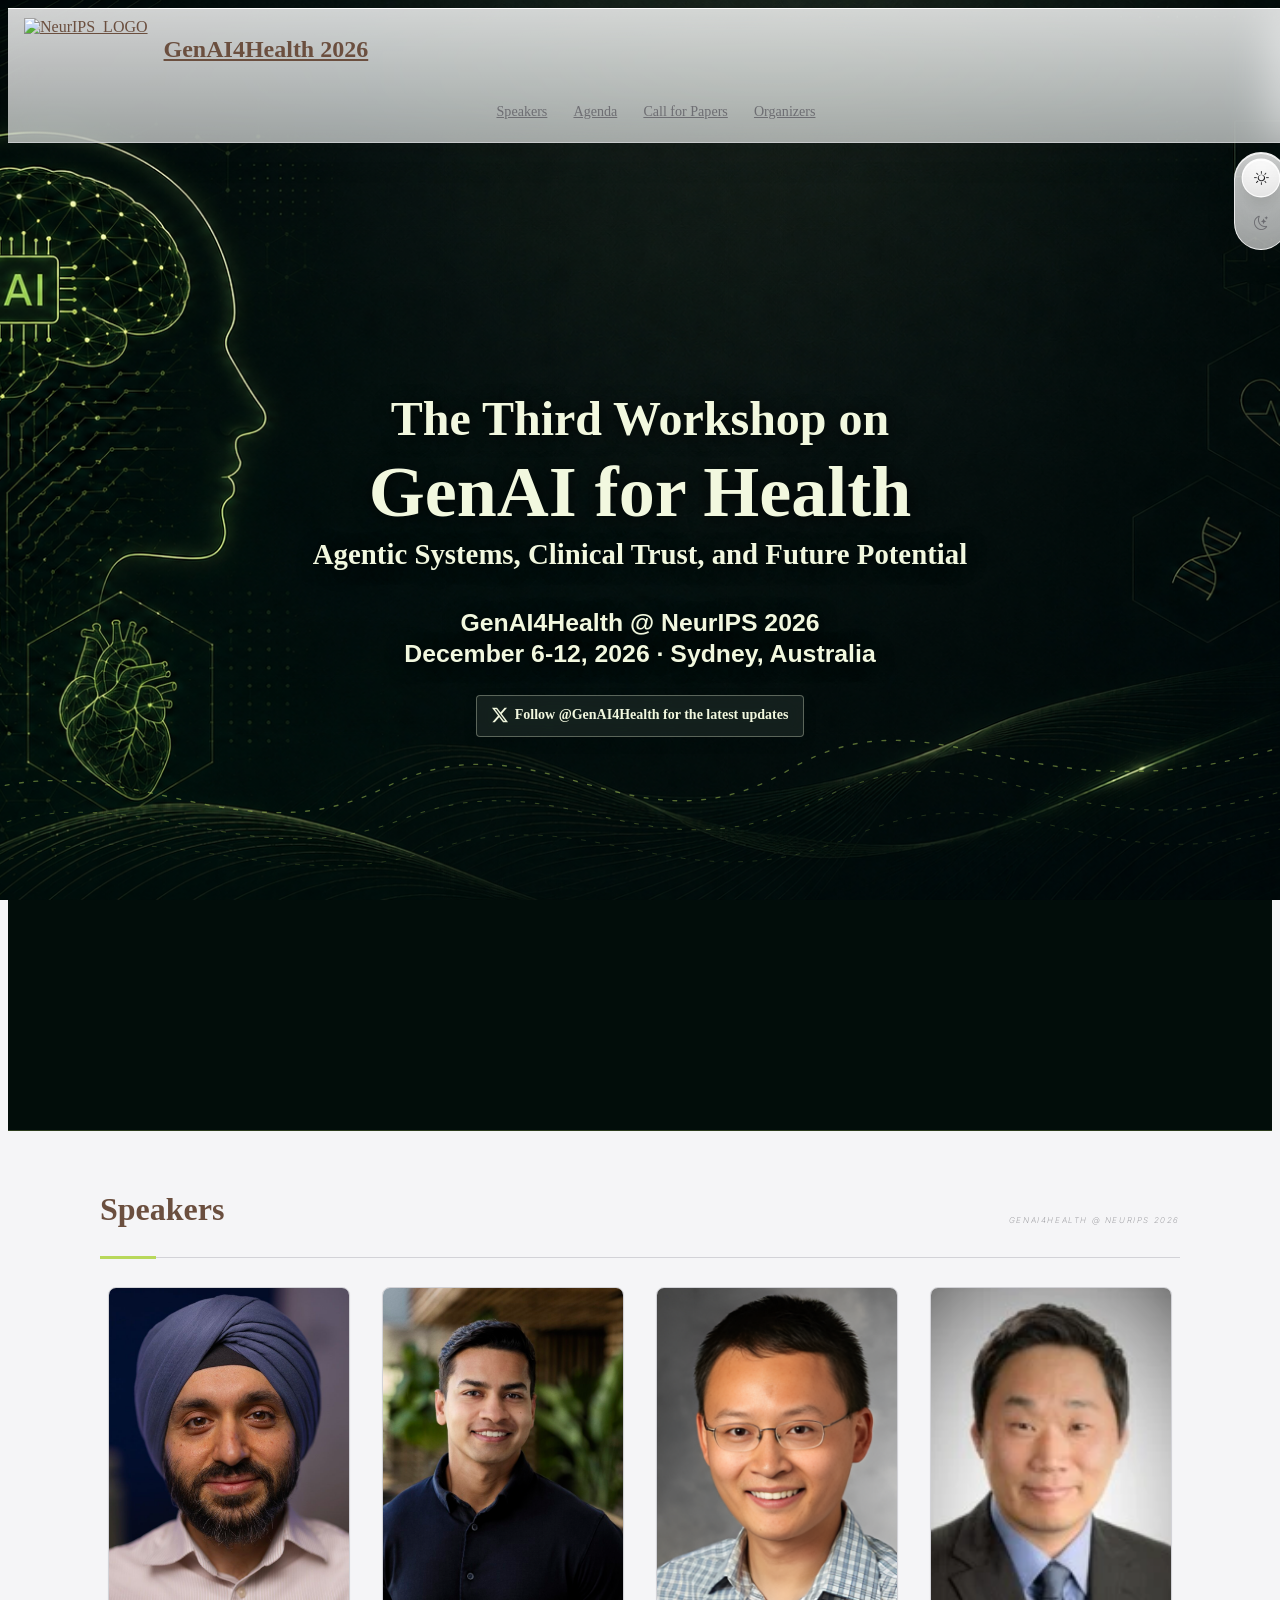
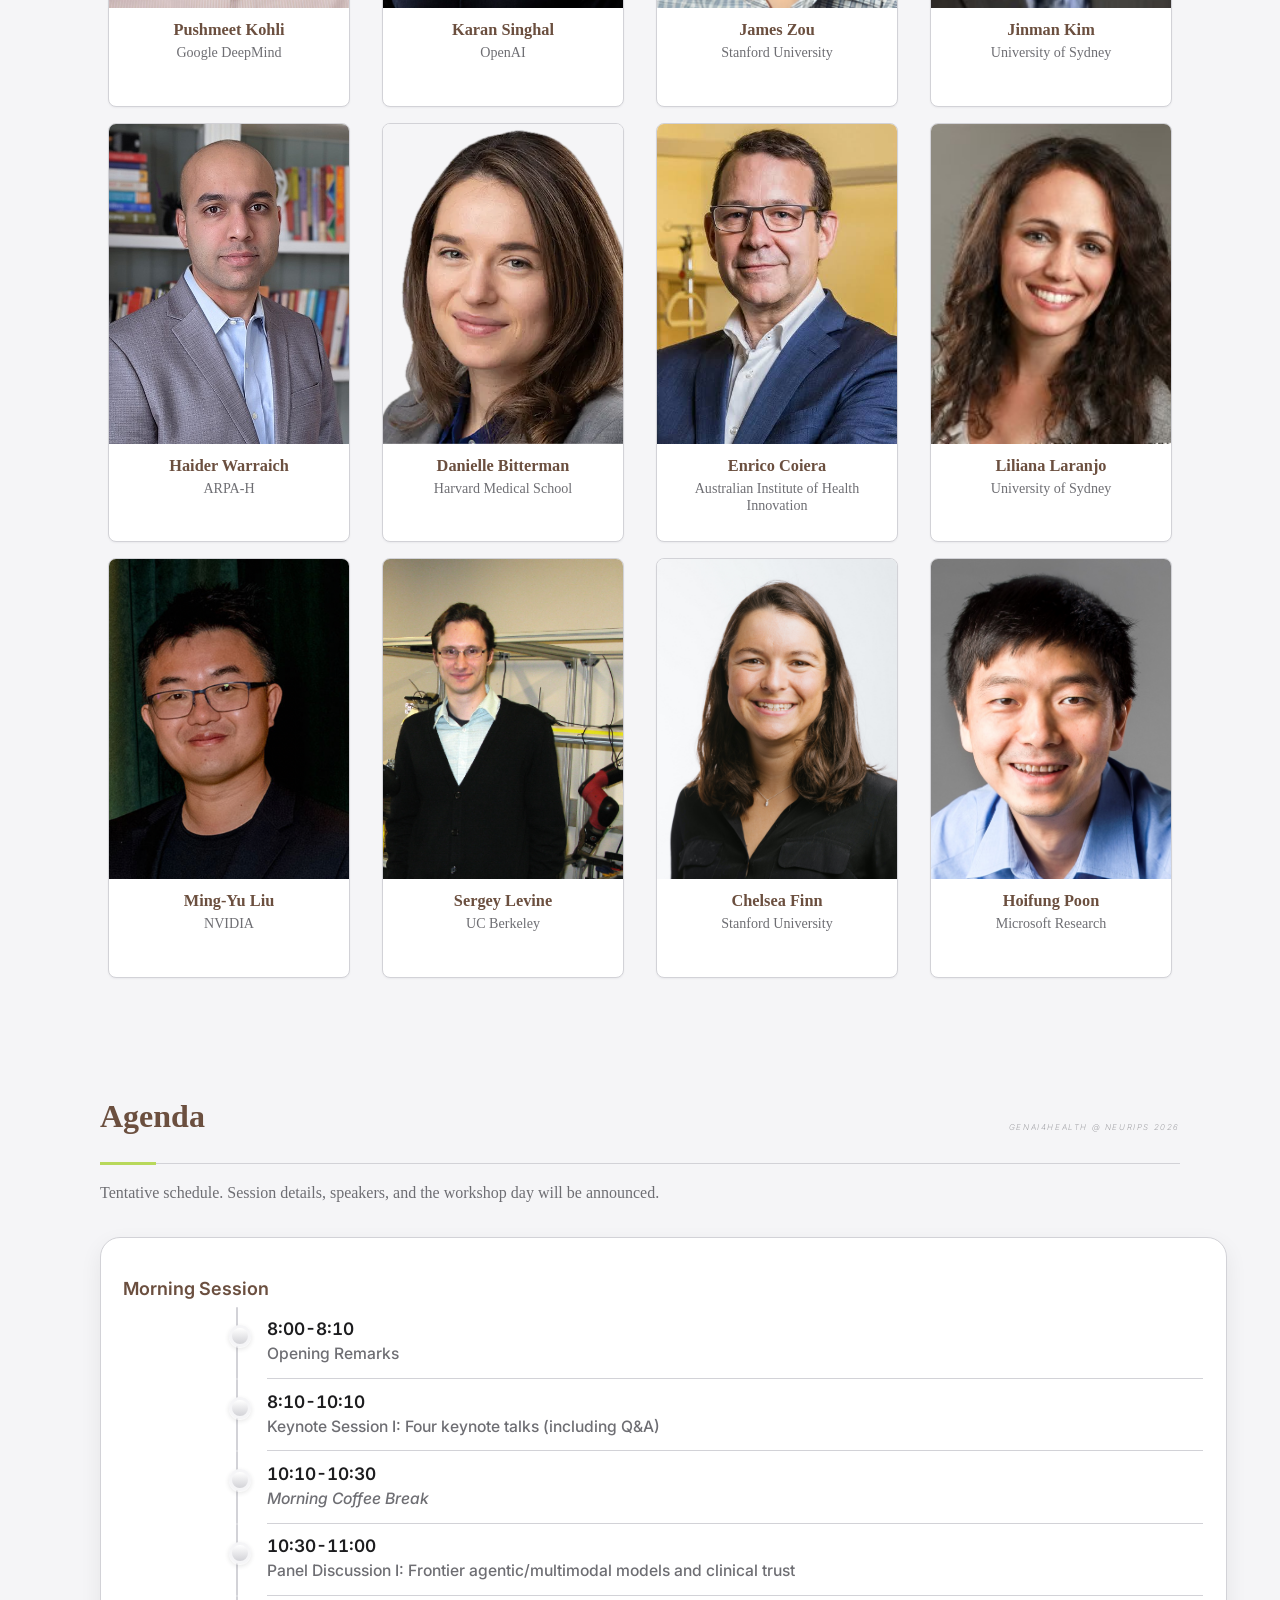
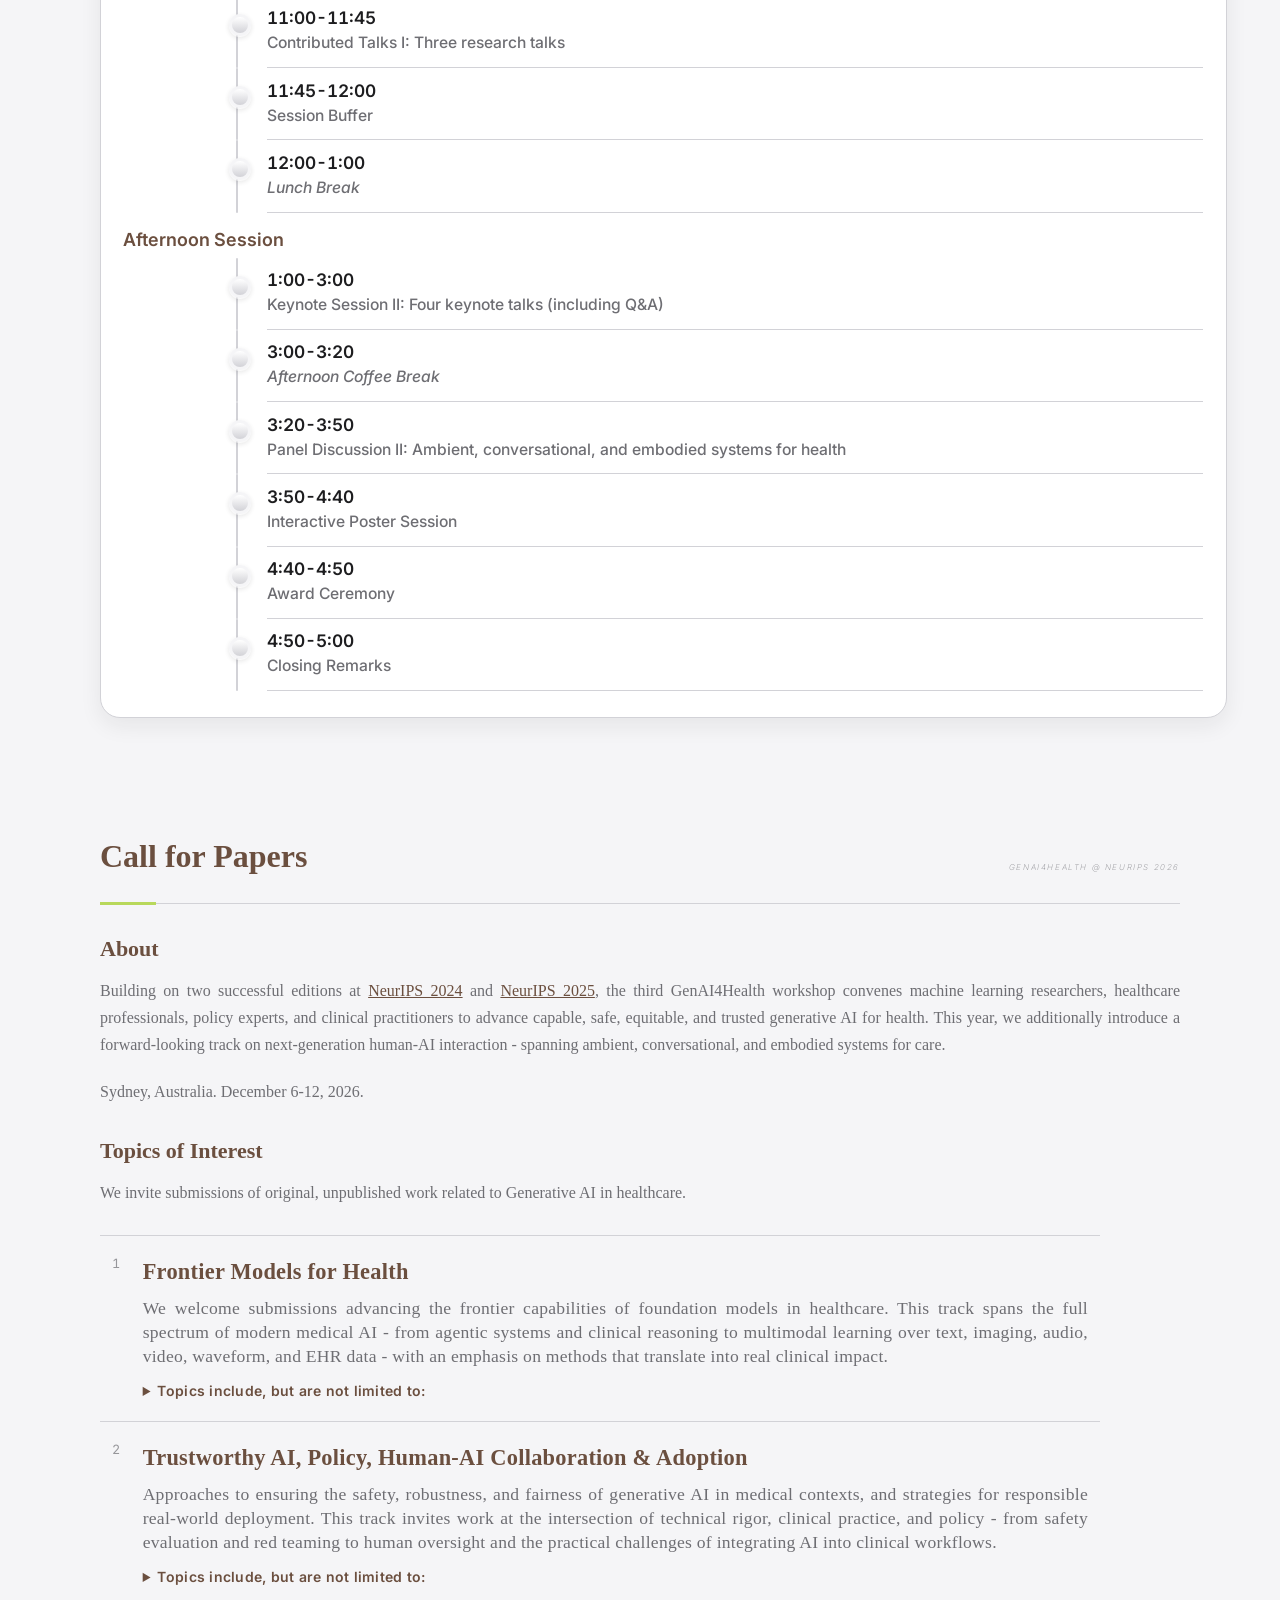
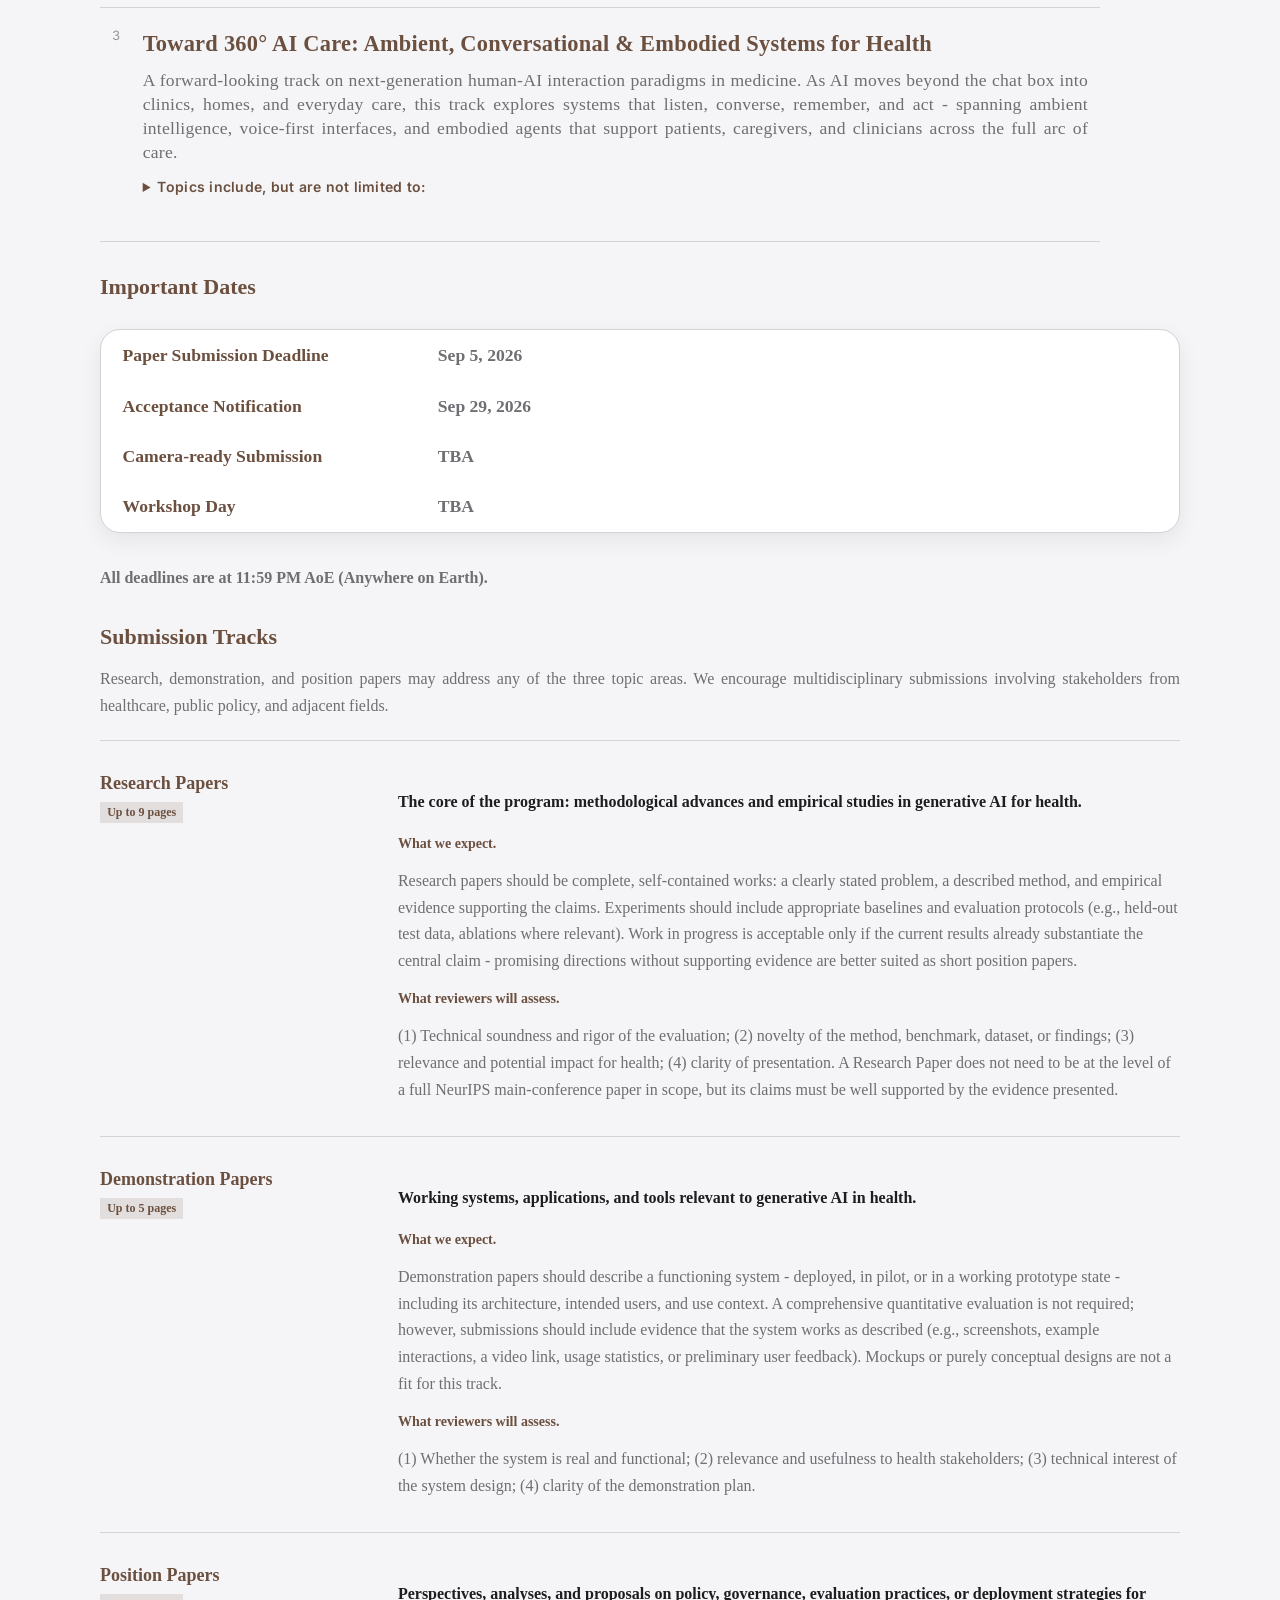
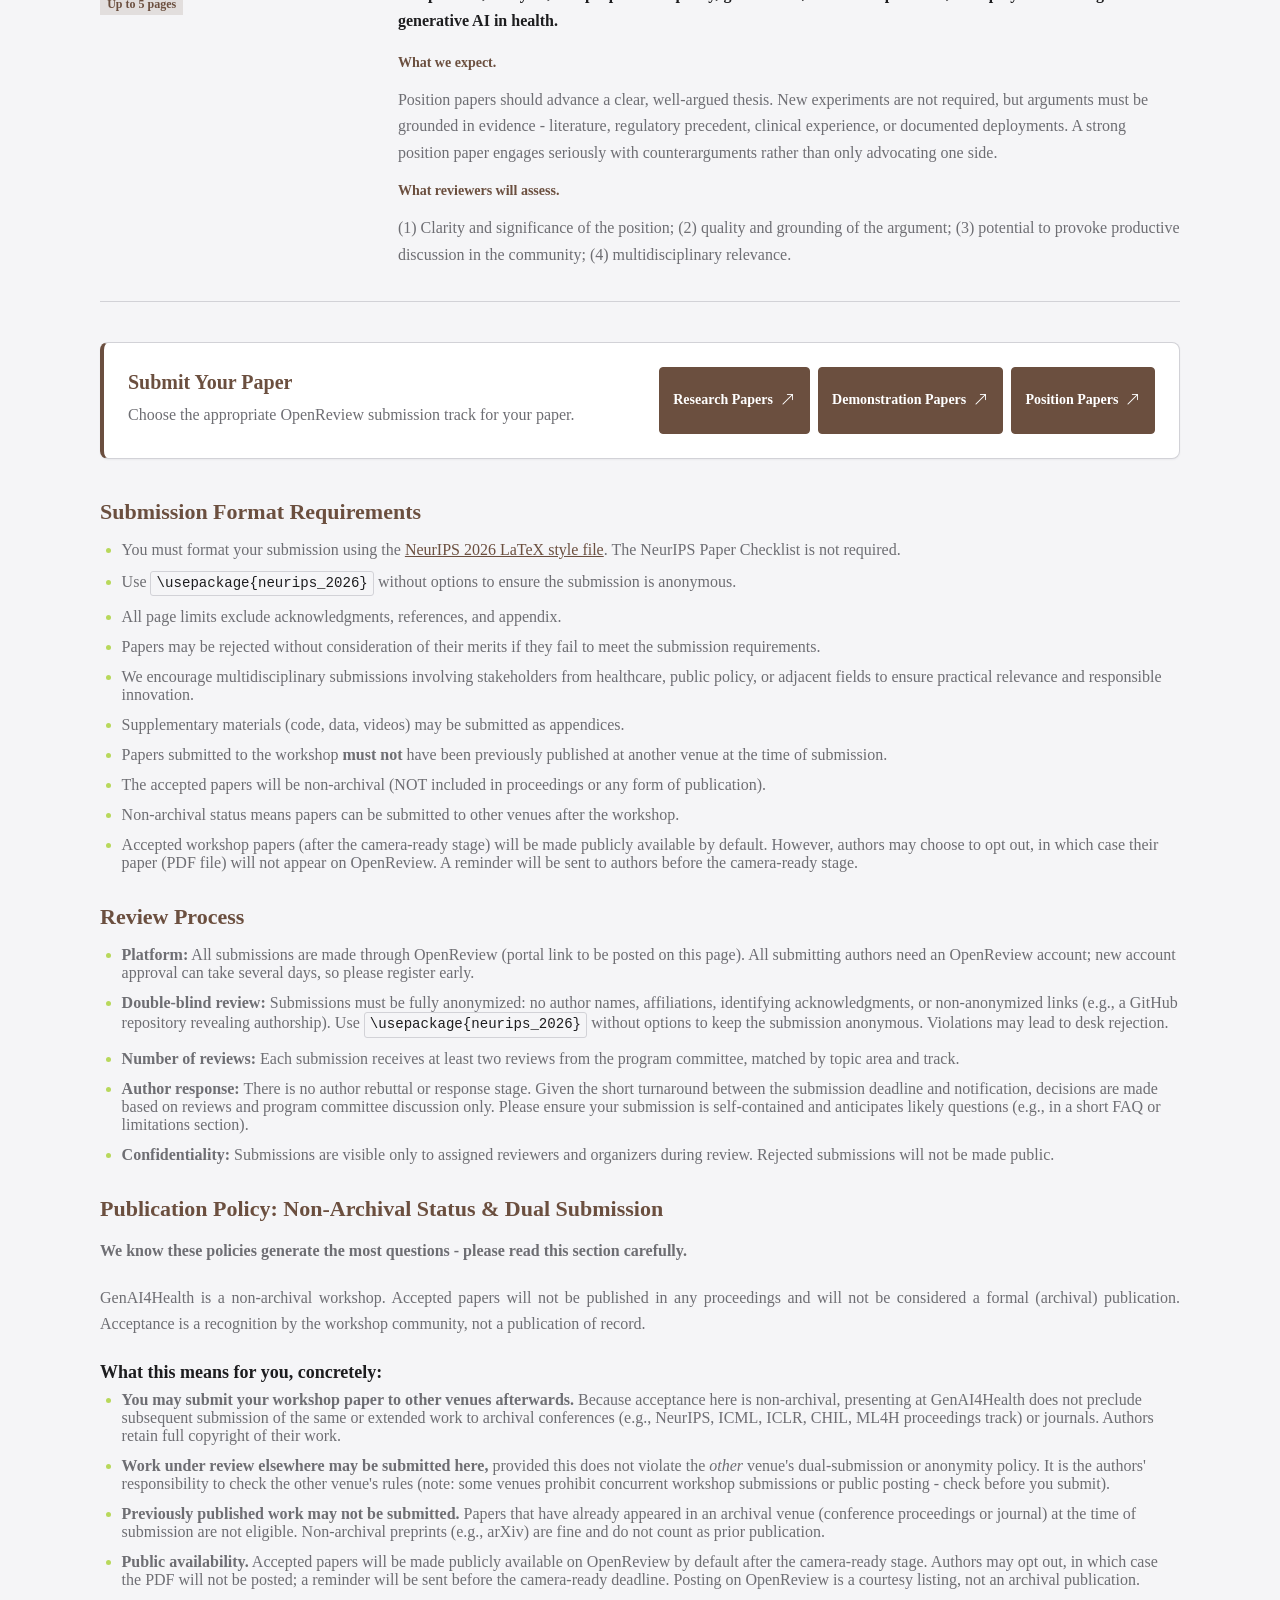
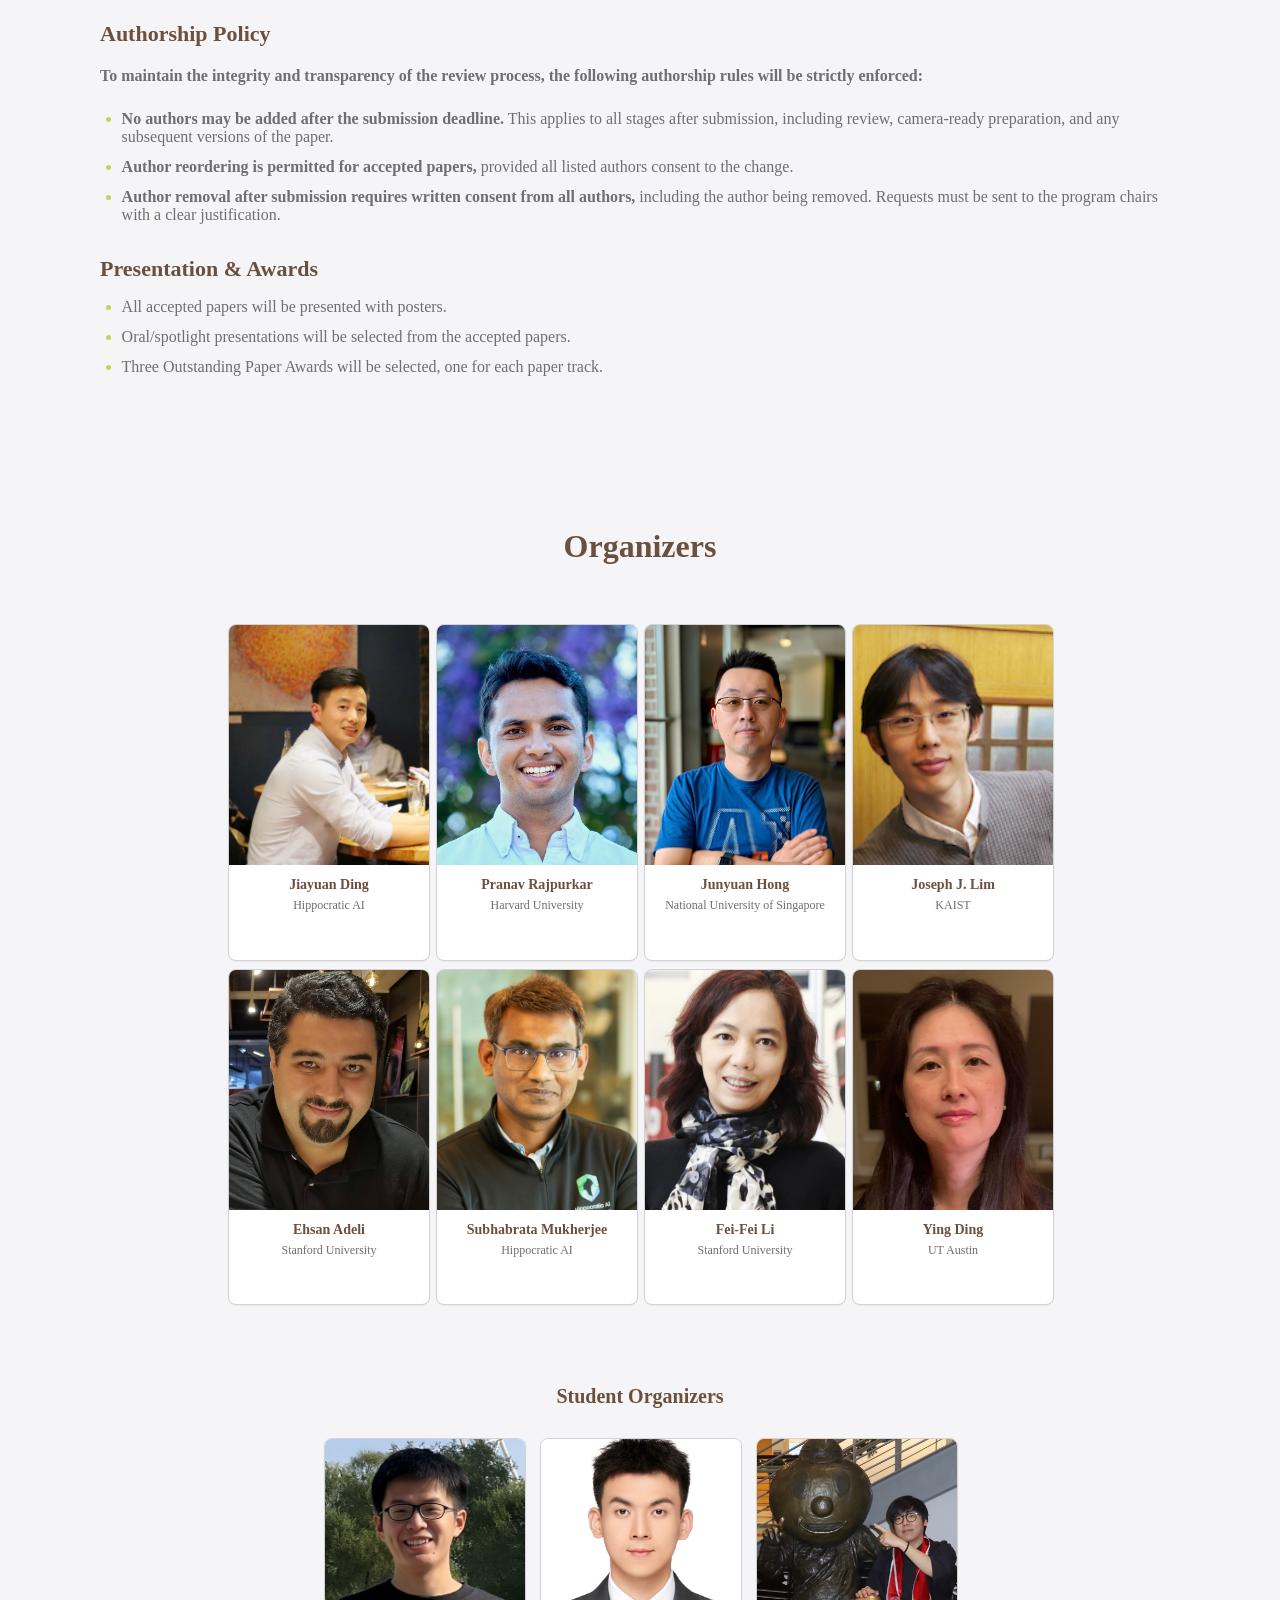
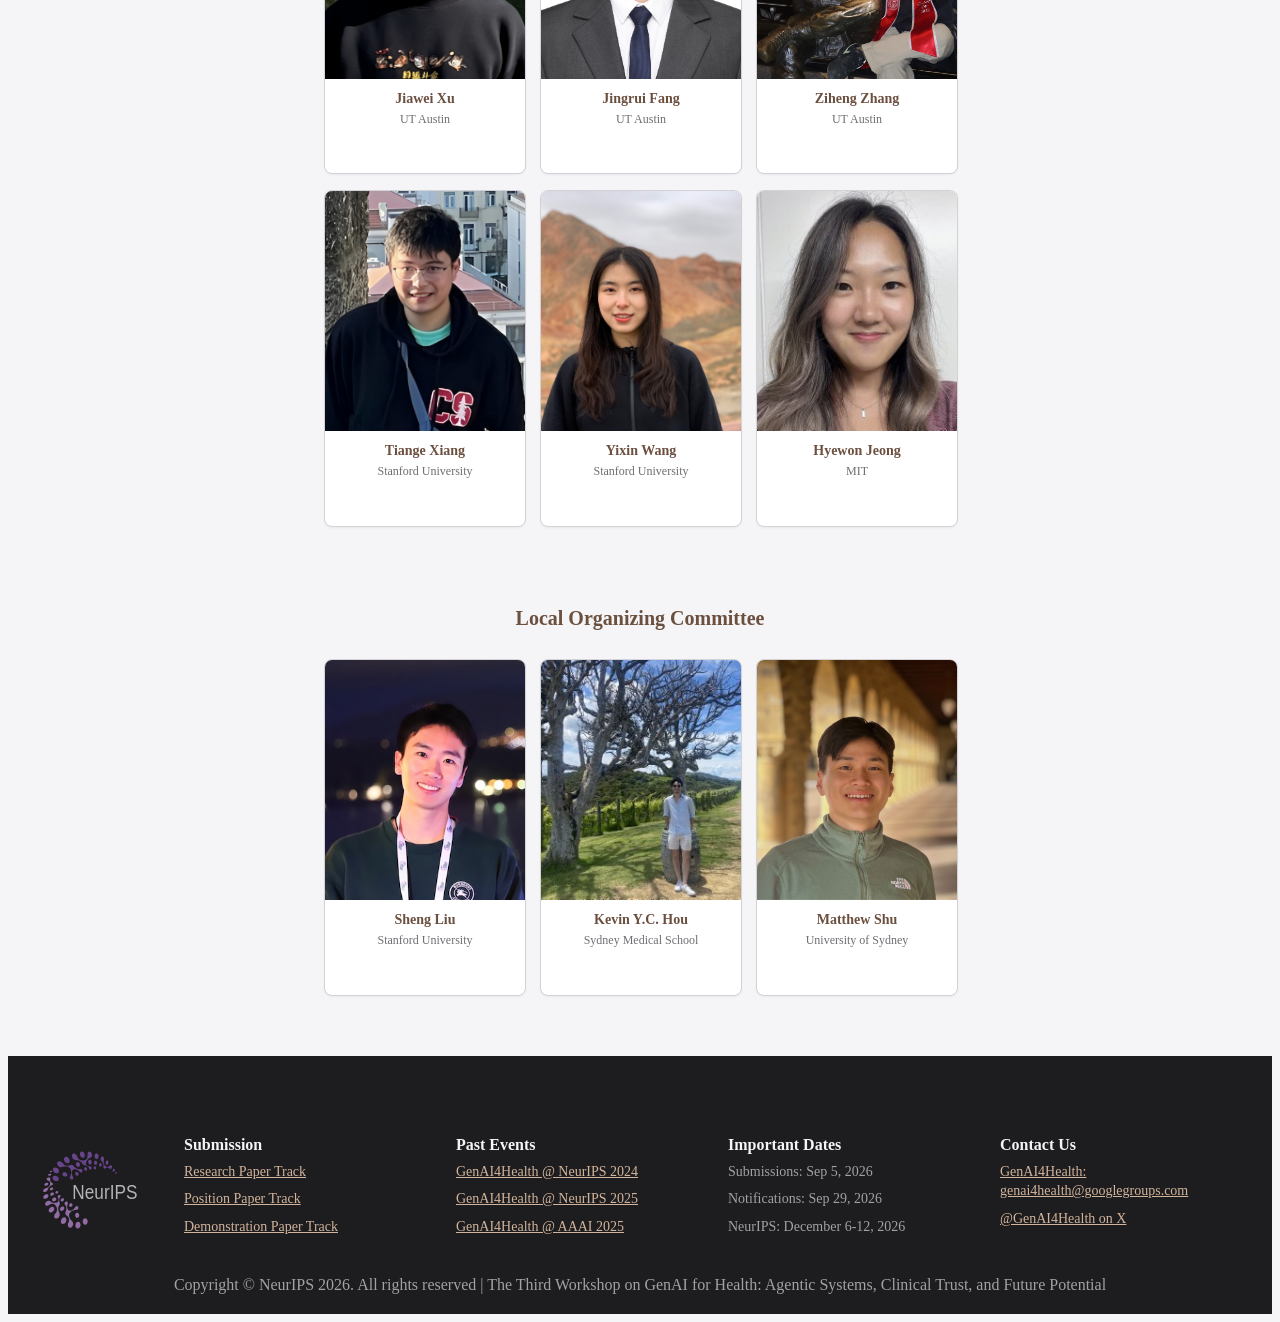
==== index.html @ 36ba9754 "Expand submission tracks and organizer cards" ====
<!DOCTYPE html>
<html lang="en">

<head>
  <meta charset="UTF-8" />
  <meta name="viewport" content="width=device-width, initial-scale=1.0" />
  <title>GenAI4Health @ NeurIPS 2026</title>
  <meta name="title" content="The Third Workshop on GenAI for Health @ NeurIPS 2026">
  <meta name="description" content="The Third Workshop on GenAI for Health: Agentic Systems, Clinical Trust, and Future Potential at NeurIPS 2026.">
  <!-- Open Graph / Facebook -->
  <meta property="og:type" content="website">
  <meta property="og:url" content="https://link7808.github.io/website_demo/">
  <meta property="og:title" content="The Third Workshop on GenAI for Health @ NeurIPS 2026">
  <meta property="og:description"
    content="Agentic Systems, Clinical Trust, and Future Potential in Generative AI for Health.">
  <meta property="og:image" content="public/genai-health-hero.png">
  <!-- Twitter -->
  <meta name="twitter:card" content="summary_large_image">
  <meta name="twitter:url" content="https://link7808.github.io/website_demo/">
  <meta name="twitter:title" content="The Third Workshop on GenAI for Health @ NeurIPS 2026">
  <meta name="twitter:description"
    content="Agentic Systems, Clinical Trust, and Future Potential in Generative AI for Health.">
  <meta name="twitter:image" content="public/genai-health-hero.png">
  <!-- Canonical -->
  <link rel="canonical" href="https://link7808.github.io/website_demo/">
  <script>
    (function () {
      const key = 'genai4health-theme';
      const choice = ['light', 'dark'].includes(localStorage.getItem(key))
        ? localStorage.getItem(key)
        : 'light';
      const theme = choice;
      document.documentElement.dataset.theme = theme;
      document.documentElement.dataset.themeChoice = choice;
      document.documentElement.style.colorScheme = theme;
    })();
  </script>
  <link rel="stylesheet" href="https://cdn.jsdelivr.net/npm/bootstrap-icons@1.11.3/font/bootstrap-icons.css">
  <link rel="stylesheet" href="styles/css/reset.css">
  <link rel="stylesheet" href="styles/css/main.css?v=pc-people-jul02">
  <link rel="stylesheet" href="styles/css/animations.css">
  <link rel="stylesheet" href="styles/css/responsive.css">
  <!-- Google Fonts -->
  <link rel="preconnect" href="https://fonts.googleapis.com">
  <link rel="preconnect" href="https://fonts.gstatic.com" crossorigin>
  <link
    href="https://fonts.googleapis.com/css2?family=Inter:wght@300;400;600&family=Playfair+Display:wght@400;600;700&display=swap"
    rel="stylesheet">
  <link rel="icon" type="image/png" href="public/genai-favicon.png?v=genai4health-2026">
  <link rel="shortcut icon" type="image/png" href="public/genai-favicon.png?v=genai4health-2026">
  <style>
    @media (max-width: 991px) {
      #navbar {
        display: none !important;
      }
    }

    #header {
      position: sticky;
      top: 0;
      z-index: 1000;
      width: 100%;
    }

    /* Sponsor links hover ring and image radius */
    .sponsors-logos a {
      border-radius: 16px;
      padding: 6px;
      display: inline-flex;
      align-items: center;
      transition: box-shadow 0.2s ease;
    }

    .sponsors-logos a:hover,
    .sponsors-logos a:focus-visible {
      box-shadow: 0 0 0 3px var(--focus-ring);
    }

    .sponsors-logos a img {
      border-radius: 14px;
      display: block;
    }

    /* Schedule cards hover effects */
    .schedule-card {
      transition: all var(--transition-fast);
    }

    .schedule-card:hover {
      box-shadow: var(--shadow-lg);
      transform: scale(1.02);
      text-decoration: none;
    }
  </style>
</head>

<body>
  <!-- ======= Header ======= -->
  <header id="header" class="fixed-top d-flex header sticky-top">
    <div class="navbar-container">
      <div class="navbar-title-group"
        style="display: flex; width: 100%; flex-direction: row; align-items: center; justify-content: flex-start; gap: 1rem;">
        <a href="https://neurips.cc/" target="_blank" class="navbar-logo">
          <img src="images/neurips.svg" alt="NeurIPS_LOGO" style="width: 100%; height: 64px;">
        </a>
        <a href="#home" class="navbar-title" style="font-size: 1.5rem;color: var(--color-primary); font-weight: bold; font-family: 'Palatino', 'Palatino Linotype', serif; display: flex; align-items: center; justify-content: flex-start; width: auto; gap: 1rem;">GenAI4Health 2026</a>
      </div>
      
      <nav id="navbar" class="navbar" style="display: flex; justify-content: flex-end;">

        <a class="nav-link scrollto" href="#speakers">Speakers</a>
        <a class="nav-link scrollto" href="#schedule">Agenda</a>
        <a class="nav-link scrollto" href="#call-for-papers">Call for Papers</a>
        <a class="nav-link scrollto" href="#organizers">Organizers</a>
        <!-- Program Committee navigation is hidden pending confirmation. -->
        <!-- Sponsors navigation is hidden pending confirmation. -->
      </nav>
      <div class="theme-switcher" role="group" aria-label="Theme">
        <button class="theme-option" type="button" data-theme-option="light" aria-pressed="false" title="Light theme">
          <i class="bi bi-sun" aria-hidden="true"></i>
          <span>Light</span>
        </button>
        <button class="theme-option" type="button" data-theme-option="dark" aria-pressed="false" title="Dark theme">
          <i class="bi bi-moon-stars" aria-hidden="true"></i>
          <span>Dark</span>
        </button>
      </div>
    </div>
  </header><!-- End Header -->

  <main>
    <!-- Hero Section -->
    <section id="home" class="hero health-hero fade-in">
      <div class="health-hero-art" aria-hidden="true">
        <svg class="health-illustration-source" viewBox="0 0 1600 900" preserveAspectRatio="xMidYMid slice" role="presentation">
          <defs>
            <linearGradient id="healthWash" x1="0" y1="0" x2="0" y2="1">
              <stop offset="0" stop-color="#fcfeff" />
              <stop offset="0.56" stop-color="#eaf6ff" />
              <stop offset="1" stop-color="#cdeaff" />
            </linearGradient>
            <radialGradient id="healthGlow" cx="50%" cy="44%" r="58%">
              <stop offset="0" stop-color="#ffffff" stop-opacity="0.96" />
              <stop offset="0.72" stop-color="#eff9ff" stop-opacity="0.52" />
              <stop offset="1" stop-color="#c6e7fb" stop-opacity="0" />
            </radialGradient>
            <linearGradient id="panelStroke" x1="0" y1="0" x2="1" y2="1">
              <stop offset="0" stop-color="#e5f6ff" stop-opacity="0.96" />
              <stop offset="1" stop-color="#8bc8ef" stop-opacity="0.5" />
            </linearGradient>
            <filter id="softGlow" x="-30%" y="-30%" width="160%" height="160%">
              <feGaussianBlur stdDeviation="4" result="blur" />
              <feMerge>
                <feMergeNode in="blur" />
                <feMergeNode in="SourceGraphic" />
              </feMerge>
            </filter>
          </defs>
          <rect width="1600" height="900" fill="url(#healthWash)" />
          <rect width="1600" height="900" fill="url(#healthGlow)" />
          <g class="health-network health-network-left">
            <path d="M0 228 L125 270 L216 198 L302 266 L414 230 L510 322" />
            <path d="M0 366 L108 336 L206 395 L312 344 L420 405 L530 352" />
            <path d="M16 525 L126 464 L237 508 L338 450 L448 514 L560 468" />
            <path d="M68 171 L126 270 L206 395 L237 508" />
            <path d="M302 266 L312 344 L338 450" />
            <path d="M414 230 L420 405 L448 514" />
            <g class="health-nodes">
              <circle cx="125" cy="270" r="7" /><circle cx="216" cy="198" r="5" />
              <circle cx="302" cy="266" r="6" /><circle cx="206" cy="395" r="7" />
              <circle cx="312" cy="344" r="5" /><circle cx="126" cy="464" r="6" />
              <circle cx="338" cy="450" r="7" /><circle cx="448" cy="514" r="5" />
            </g>
          </g>
          <g class="health-brain" filter="url(#softGlow)" transform="translate(42 66) scale(0.84)">
            <path class="health-profile" d="M111 651 C88 611 80 562 92 514 C104 465 131 426 175 402 C220 377 275 380 316 410 C353 437 370 476 366 520 C364 545 374 563 394 578 L421 599 L416 622 L385 630 L385 661 L350 661 C342 708 313 742 266 756 L204 756 C170 731 141 698 111 651 Z" />
            <path class="health-circuit" d="M148 500 C171 469 208 453 244 466 C279 478 299 511 293 546 C288 575 269 593 246 609 L246 704 M173 503 L173 598 L207 598 L207 692 M270 490 L270 531 L310 531 M132 558 L157 558 L157 648 L190 648" />
            <path class="health-circuit" d="M181 479 L211 508 L245 480 L279 516 M147 581 L192 554 L237 579 L282 551" />
            <g class="health-brain-nodes">
              <circle cx="171" cy="496" r="5" /><circle cx="211" cy="506" r="5" />
              <circle cx="246" cy="477" r="5" /><circle cx="281" cy="514" r="5" />
              <circle cx="155" cy="556" r="5" /><circle cx="193" cy="552" r="5" />
              <circle cx="239" cy="578" r="5" /><circle cx="286" cy="548" r="5" />
              <circle cx="207" cy="692" r="5" /><circle cx="246" cy="704" r="5" />
            </g>
            <text x="211" y="558" text-anchor="middle">AI</text>
          </g>
          <g class="health-medical-icons">
            <g class="health-icon health-icon-heart"><circle cx="116" cy="305" r="40" /><path d="M92 304 L104 304 L111 289 L121 323 L130 299 L143 299" /></g>
            <g class="health-icon health-icon-dna"><circle cx="327" cy="326" r="38" /><path d="M314 302 C339 313 339 337 314 350 M340 302 C315 313 315 337 340 350 M318 310 L336 310 M318 321 L336 321 M318 333 L336 333 M318 343 L336 343" /></g>
            <g class="health-icon health-icon-plus"><circle cx="79" cy="671" r="37" /><path d="M79 650 L79 692 M58 671 L100 671" /></g>
            <g class="health-icon health-icon-pill"><circle cx="330" cy="734" r="37" /><path d="M313 748 C304 739 304 725 313 716 L324 705 C333 696 347 696 356 705 C365 714 365 728 356 737 L345 748 C336 757 322 757 313 748 Z M322 707 L353 738" /></g>
          </g>
          <g class="health-clinical-panel health-clinical-panel-top">
            <rect x="1206" y="252" width="240" height="198" rx="20" /><rect x="1230" y="277" width="74" height="66" rx="9" />
            <path class="health-plus-mark" d="M1267 291 L1267 329 M1248 310 L1286 310" /><rect x="1320" y="277" width="101" height="20" rx="5" /><rect x="1320" y="311" width="74" height="12" rx="5" />
            <rect x="1230" y="360" width="91" height="15" rx="5" /><rect x="1230" y="389" width="137" height="12" rx="5" /><path class="health-shield" d="M1392 356 L1423 370 L1423 405 C1423 426 1409 440 1392 447 C1375 440 1361 426 1361 405 L1361 370 Z M1378 400 L1388 410 L1408 387" />
          </g>
          <g class="health-clinical-panel health-clinical-panel-bottom">
            <rect x="1152" y="494" width="150" height="190" rx="18" /><path class="health-chart" d="M1175 626 L1175 542 L1280 542 M1186 606 L1201 583 L1217 594 L1237 560 L1253 576 L1273 550" /><rect x="1175" y="641" width="83" height="10" rx="5" /><rect x="1175" y="661" width="58" height="10" rx="5" />
            <rect x="1324" y="494" width="130" height="151" rx="18" /><path class="health-lungs" d="M1389 520 C1363 525 1348 552 1349 590 L1349 612 C1370 612 1385 599 1389 578 M1389 520 C1415 525 1430 552 1429 590 L1429 612 C1408 612 1393 599 1389 578 M1389 520 L1389 607" />
          </g>
          <g class="health-network health-network-right">
            <path d="M1458 227 L1537 214 L1600 267 M1445 338 L1515 371 L1600 342 M1450 495 L1526 460 L1600 513 M1466 625 L1533 670 L1600 633 M1515 371 L1526 460 L1533 670" />
            <g class="health-nodes"><circle cx="1537" cy="214" r="6" /><circle cx="1515" cy="371" r="7" /><circle cx="1526" cy="460" r="5" /><circle cx="1533" cy="670" r="7" /><circle cx="1450" cy="495" r="6" /><circle cx="1466" cy="625" r="5" /></g>
          </g>
          <g class="health-projection" filter="url(#softGlow)"><ellipse cx="1354" cy="755" rx="198" ry="48" /><ellipse cx="1354" cy="755" rx="152" ry="35" /><ellipse cx="1354" cy="755" rx="106" ry="23" /><ellipse cx="1354" cy="755" rx="52" ry="11" /><path class="health-scan-line" d="M1354 716 L1354 544" /></g>
          <g class="health-data-streams"><path d="M0 760 C220 670 344 835 542 745 S842 830 1038 735 S1330 824 1600 728" /><path d="M0 798 C210 712 355 862 547 780 S851 855 1044 770 S1354 856 1600 778" /><path d="M0 838 C188 755 368 878 570 816 S878 890 1080 807 S1372 887 1600 824" /></g>
        </svg>
        <svg class="health-wave-overlay" viewBox="0 0 1600 260" preserveAspectRatio="none" role="presentation">
          <path class="health-wave-line health-wave-line-one" d="M-80 172 C130 85 282 228 480 150 S788 224 987 132 S1298 210 1680 88" />
          <path class="health-wave-line health-wave-line-two" d="M-60 204 C154 120 294 245 502 181 S803 247 1028 160 S1324 239 1660 138" />
          <path class="health-wave-line health-wave-line-three" d="M-40 236 C176 156 335 264 540 211 S848 270 1067 197 S1372 258 1640 180" />
        </svg>
      </div>
      <div class="container" style="position:relative;z-index:1;">
        <h1 class="display-text-palatino">
          <span class="hero-title-top">The Third Workshop on</span>
          <span class="hero-title-main">GenAI for Health</span>
          <span class="hero-title-subtitle">Agentic Systems, Clinical Trust, and Future Potential</span>
        </h1>
        <div class="hero-workshop-text">GenAI4Health @ NeurIPS 2026<br>December 6-12, 2026 · Sydney, Australia</div>
        <a href="https://x.com/GenAI4Health" class="hero-social-link" target="_blank" rel="noopener noreferrer" aria-label="Follow @GenAI4Health for the latest updates">
          <i class="bi bi-twitter-x" aria-hidden="true"></i>
          <span>Follow @GenAI4Health for the latest updates</span>
        </a>
      </div>
    </section>


    <!-- Speakers Section -->
    <section id="speakers" class="fade-in">
      <div class="container">
        <div class="section-header-component"><div class="section-header-row"><span class="section-header-title">Speakers</span><span class="section-header-subtitle">GenAI4Health @ NeurIPS 2026</span></div></div>
        <div class="organizers-grid genai-people-grid"><a href="https://research.google/people/105667/" class="organizer-card genai-speaker-card"><img src="public/data/images/speakers/pushmeet-kohli.jpg" alt="Pushmeet Kohli" class="organizer-photo"><span class="genai-profile-overlay" aria-hidden="true"><i class="bi bi-arrow-right"></i></span><div class="organizer-info"><div class="organizer-name">Pushmeet Kohli</div><div class="organizer-org">Google DeepMind</div></div></a><a href="https://www.karansinghal.com/" class="organizer-card genai-speaker-card"><img src="public/data/images/speakers/karan-singhal.jpeg" alt="Karan Singhal" class="organizer-photo"><span class="genai-profile-overlay" aria-hidden="true"><i class="bi bi-arrow-right"></i></span><div class="organizer-info"><div class="organizer-name">Karan Singhal</div><div class="organizer-org">OpenAI</div></div></a><a href="https://www.james-zou.com/" class="organizer-card genai-speaker-card"><img src="public/data/images/speakers/zou.jpg" alt="James Zou" class="organizer-photo"><span class="genai-profile-overlay" aria-hidden="true"><i class="bi bi-arrow-right"></i></span><div class="organizer-info"><div class="organizer-name">James Zou</div><div class="organizer-org">Stanford University</div></div></a><a href="https://profiles.sydney.edu.au/jinman.kim" class="organizer-card genai-speaker-card"><img src="public/data/images/speakers/jinman-kim.webp" alt="Jinman Kim" class="organizer-photo"><span class="genai-profile-overlay" aria-hidden="true"><i class="bi bi-arrow-right"></i></span><div class="organizer-info"><div class="organizer-name">Jinman Kim</div><div class="organizer-org">University of Sydney</div></div></a><a href="https://www.linkedin.com/in/haiderwarraich/" class="organizer-card genai-speaker-card"><img src="public/data/images/speakers/Haider_WarraichMD.jpg" alt="Haider Warraich" class="organizer-photo"><span class="genai-profile-overlay" aria-hidden="true"><i class="bi bi-arrow-right"></i></span><div class="organizer-info"><div class="organizer-name">Haider Warraich</div><div class="organizer-org">ARPA-H</div></div></a><a href="https://www.bittermanlab.org/" class="organizer-card genai-speaker-card"><img src="public/data/images/speakers/danielle-bitterman.webp" alt="Danielle Bitterman" class="organizer-photo"><span class="genai-profile-overlay" aria-hidden="true"><i class="bi bi-arrow-right"></i></span><div class="organizer-info"><div class="organizer-name">Danielle Bitterman</div><div class="organizer-org">Harvard Medical School</div></div></a><a href="https://researchers.mq.edu.au/en/persons/enrico-coiera/" class="organizer-card genai-speaker-card"><img src="public/data/images/speakers/enrico-coiera.jpeg" alt="Enrico Coiera" class="organizer-photo"><span class="genai-profile-overlay" aria-hidden="true"><i class="bi bi-arrow-right"></i></span><div class="organizer-info"><div class="organizer-name">Enrico Coiera</div><div class="organizer-org">Australian Institute of Health Innovation</div></div></a><a href="https://profiles.sydney.edu.au/liliana.laranjo" class="organizer-card genai-speaker-card"><img src="public/data/images/speakers/liliana-laranjo.jpeg" alt="Liliana Laranjo" class="organizer-photo"><span class="genai-profile-overlay" aria-hidden="true"><i class="bi bi-arrow-right"></i></span><div class="organizer-info"><div class="organizer-name">Liliana Laranjo</div><div class="organizer-org">University of Sydney</div></div></a><a href="https://mingyuliu.net/" class="organizer-card genai-speaker-card"><img src="public/data/images/speakers/ming-yu-liu.jpg" alt="Ming-Yu Liu" class="organizer-photo"><span class="genai-profile-overlay" aria-hidden="true"><i class="bi bi-arrow-right"></i></span><div class="organizer-info"><div class="organizer-name">Ming-Yu Liu</div><div class="organizer-org">NVIDIA</div></div></a><a href="https://people.eecs.berkeley.edu/~svlevine/" class="organizer-card genai-speaker-card"><img src="public/data/images/speakers/sergey-levine.png" alt="Sergey Levine" class="organizer-photo"><span class="genai-profile-overlay" aria-hidden="true"><i class="bi bi-arrow-right"></i></span><div class="organizer-info"><div class="organizer-name">Sergey Levine</div><div class="organizer-org">UC Berkeley</div></div></a><a href="https://robotics.stanford.edu/~cbfinn/" class="organizer-card genai-speaker-card"><img src="public/data/images/speakers/chelsea-finn.jpg" alt="Chelsea Finn" class="organizer-photo"><span class="genai-profile-overlay" aria-hidden="true"><i class="bi bi-arrow-right"></i></span><div class="organizer-info"><div class="organizer-name">Chelsea Finn</div><div class="organizer-org">Stanford University</div></div></a><a href="https://www.microsoft.com/en-us/research/people/hoifung/" class="organizer-card genai-speaker-card"><img src="public/data/images/speakers/hoifung-poon.jpg" alt="Hoifung Poon" class="organizer-photo"><span class="genai-profile-overlay" aria-hidden="true"><i class="bi bi-arrow-right"></i></span><div class="organizer-info"><div class="organizer-name">Hoifung Poon</div><div class="organizer-org">Microsoft Research</div></div></a></div>
      </div>
    </section>

    <!-- Agenda Section -->
    <section id="schedule" class="schedule fade-in">
      <div class="container">
        <div class="section-header-component"><div class="section-header-row"><span class="section-header-title">Agenda</span><span class="section-header-subtitle">GENAI4HEALTH @ NEURIPS 2026</span></div></div>
        <p class="genai-section-copy">Tentative schedule. Session details, speakers, and the workshop day will be announced.</p>
        <div class="schedule-timeline genai-agenda-timeline">
          <div class="genai-agenda-heading">Morning Session</div>
          <div class="schedule-timeline-row">
  <div class="schedule-duration"></div><div class="schedule-rail"><span></span></div>
  <div class="schedule-entry"><div class="schedule-entry-time">8:00-8:10</div><div class="schedule-entry-session">Opening Remarks</div></div>
</div>
<div class="schedule-timeline-row">
  <div class="schedule-duration"></div><div class="schedule-rail"><span></span></div>
  <div class="schedule-entry"><div class="schedule-entry-time">8:10-10:10</div><div class="schedule-entry-session">Keynote Session I: Four keynote talks (including Q&amp;A)</div></div>
</div>
<div class="schedule-timeline-row genai-agenda-break">
  <div class="schedule-duration"></div><div class="schedule-rail"><span></span></div>
  <div class="schedule-entry"><div class="schedule-entry-time">10:10-10:30</div><div class="schedule-entry-session">Morning Coffee Break</div></div>
</div>
<div class="schedule-timeline-row">
  <div class="schedule-duration"></div><div class="schedule-rail"><span></span></div>
  <div class="schedule-entry"><div class="schedule-entry-time">10:30-11:00</div><div class="schedule-entry-session">Panel Discussion I: Frontier agentic/multimodal models and clinical trust</div></div>
</div>
<div class="schedule-timeline-row">
  <div class="schedule-duration"></div><div class="schedule-rail"><span></span></div>
  <div class="schedule-entry"><div class="schedule-entry-time">11:00-11:45</div><div class="schedule-entry-session">Contributed Talks I: Three research talks</div></div>
</div>
<div class="schedule-timeline-row">
  <div class="schedule-duration"></div><div class="schedule-rail"><span></span></div>
  <div class="schedule-entry"><div class="schedule-entry-time">11:45-12:00</div><div class="schedule-entry-session">Session Buffer</div></div>
</div>
<div class="schedule-timeline-row genai-agenda-break">
  <div class="schedule-duration"></div><div class="schedule-rail"><span></span></div>
  <div class="schedule-entry"><div class="schedule-entry-time">12:00-1:00</div><div class="schedule-entry-session">Lunch Break</div></div>
</div>
          <div class="genai-agenda-heading">Afternoon Session</div>
          <div class="schedule-timeline-row">
  <div class="schedule-duration"></div><div class="schedule-rail"><span></span></div>
  <div class="schedule-entry"><div class="schedule-entry-time">1:00-3:00</div><div class="schedule-entry-session">Keynote Session II: Four keynote talks (including Q&amp;A)</div></div>
</div>
<div class="schedule-timeline-row genai-agenda-break">
  <div class="schedule-duration"></div><div class="schedule-rail"><span></span></div>
  <div class="schedule-entry"><div class="schedule-entry-time">3:00-3:20</div><div class="schedule-entry-session">Afternoon Coffee Break</div></div>
</div>
<div class="schedule-timeline-row">
  <div class="schedule-duration"></div><div class="schedule-rail"><span></span></div>
  <div class="schedule-entry"><div class="schedule-entry-time">3:20-3:50</div><div class="schedule-entry-session">Panel Discussion II: Ambient, conversational, and embodied systems for health</div></div>
</div>
<div class="schedule-timeline-row">
  <div class="schedule-duration"></div><div class="schedule-rail"><span></span></div>
  <div class="schedule-entry"><div class="schedule-entry-time">3:50-4:40</div><div class="schedule-entry-session">Interactive Poster Session</div></div>
</div>
<div class="schedule-timeline-row">
  <div class="schedule-duration"></div><div class="schedule-rail"><span></span></div>
  <div class="schedule-entry"><div class="schedule-entry-time">4:40-4:50</div><div class="schedule-entry-session">Award Ceremony</div></div>
</div>
<div class="schedule-timeline-row">
  <div class="schedule-duration"></div><div class="schedule-rail"><span></span></div>
  <div class="schedule-entry"><div class="schedule-entry-time">4:50-5:00</div><div class="schedule-entry-session">Closing Remarks</div></div>
</div>
        </div>
      </div>
    </section>

    <!-- Call for Papers Section -->
    <section id="call-for-papers" class="fade-in">
      <div class="container genai-section-copy">
        <div class="section-header-component"><div class="section-header-row"><span class="section-header-title">Call for Papers</span><span class="section-header-subtitle">GenAI4Health @ NeurIPS 2026</span></div></div>
        <h3 class="genai-cfp-about">About</h3>
        <p>Building on two successful editions at <a href="https://genai4health.github.io/2024-NeurIPS/" target="_blank" rel="noopener noreferrer">NeurIPS 2024</a> and <a href="https://genai4health.github.io/" target="_blank" rel="noopener noreferrer">NeurIPS 2025</a>, the third GenAI4Health workshop convenes machine learning researchers, healthcare professionals, policy experts, and clinical practitioners to advance capable, safe, equitable, and trusted generative AI for health. This year, we additionally introduce a forward-looking track on next-generation human-AI interaction - spanning ambient, conversational, and embodied systems for care.</p>
        <p>Sydney, Australia. December 6-12, 2026.</p>
        <h3>Topics of Interest</h3>
        <p>We invite submissions of original, unpublished work related to Generative AI in healthcare.</p>
        <div class="bento-section"><div class="bento-list">
          <article class="bento-topic"><span class="bento-num">1</span><div class="bento-topic-content"><h4 class="bento-title">Frontier Models for Health</h4><p class="bento-desc">We welcome submissions advancing the frontier capabilities of foundation models in healthcare. This track spans the full spectrum of modern medical AI - from agentic systems and clinical reasoning to multimodal learning over text, imaging, audio, video, waveform, and EHR data - with an emphasis on methods that translate into real clinical impact.</p><details class="genai-topic-details"><summary>Topics include, but are not limited to:</summary><ul><li>Agentic medical AI systems</li><li>Reasoning in clinical foundation models</li><li>Multimodal learning across text, image, audio, video, waveform, and EHR data</li><li>Retrieval-augmented generation and medical knowledge integration</li><li>Foundation models for diagnosis, prognosis, triage, and care planning</li><li>Tool use, planning, and autonomous task execution in healthcare settings</li><li>Clinical LLMs and domain-adapted medical foundation models</li><li>Multimodal copilot architectures for clinicians and care teams</li><li>Longitudinal patient modeling</li><li>General-purpose methods for robust, scalable healthcare AI</li></ul></details></div></article>
          <article class="bento-topic"><span class="bento-num">2</span><div class="bento-topic-content"><h4 class="bento-title">Trustworthy AI, Policy, Human-AI Collaboration &amp; Adoption</h4><p class="bento-desc">Approaches to ensuring the safety, robustness, and fairness of generative AI in medical contexts, and strategies for responsible real-world deployment. This track invites work at the intersection of technical rigor, clinical practice, and policy - from safety evaluation and red teaming to human oversight and the practical challenges of integrating AI into clinical workflows.</p><details class="genai-topic-details"><summary>Topics include, but are not limited to:</summary><ul><li>AI nurse copilots and clinical decision support</li><li>Surgical AI and safety-critical clinical applications</li><li>Safety benchmarks and evaluation frameworks for medical GenAI</li><li>Misuse detection and prevention</li><li>Red teaming and adversarial testing practices</li><li>Explainability, transparency, and interpretability in clinical AI</li><li>Ethical evaluation, health disparities, and bias mitigation</li><li>Human oversight and clinician-in-the-loop systems</li><li>Human-AI collaboration and trust calibration in care teams</li><li>Regulatory alignment (e.g., FDA) and international standards for AI in healthcare</li><li>Deployment, adoption, and change management in clinical workflows</li><li>Post-deployment monitoring and real-world performance evaluation</li></ul></details></div></article>
          <article class="bento-topic"><span class="bento-num">3</span><div class="bento-topic-content"><h4 class="bento-title">Toward 360&deg; AI Care: Ambient, Conversational &amp; Embodied Systems for Health</h4><p class="bento-desc">A forward-looking track on next-generation human-AI interaction paradigms in medicine. As AI moves beyond the chat box into clinics, homes, and everyday care, this track explores systems that listen, converse, remember, and act - spanning ambient intelligence, voice-first interfaces, and embodied agents that support patients, caregivers, and clinicians across the full arc of care.</p><details class="genai-topic-details"><summary>Topics include, but are not limited to:</summary><ul><li>Voice agents for patients and clinicians</li><li>Ambient scribes and passive clinical documentation</li><li>Conversational AI for care delivery, triage, and follow-up</li><li>Longitudinal patient interaction, memory, and continuity of care</li><li>AI companions, coaches, and virtual care navigators</li><li>Multimodal interactive systems combining speech, text, vision, and context</li><li>Context-aware assistants embedded in clinical environments</li><li>Care coordination across patients, caregivers, and providers</li><li>Embodied and agentic interfaces for healthcare tasks</li><li>Speech understanding and synthesis for medical dialogue (e.g., accents, disfluencies, emotion)</li><li>Turn-taking, interruption handling, and real-time interaction in clinical conversations</li><li>Accessibility and inclusive design for aging populations and patients with impairments</li><li>Evaluation of conversational and ambient systems in real-world care settings</li></ul></details></div></article>
        </div></div>
        <!-- Camera-ready guidelines will be published after the submission deadline.
        <h3 class="genai-cfp-camera-ready">Camera-Ready Submission Guidelines</h3>
        <ul class="genai-list">
          <li><strong>Review Feedback:</strong> Please carefully address all reviewer feedback and thoroughly proofread your paper for clarity and consistency.</li>
          <li><strong>LaTeX Format:</strong> Format your paper using the NeurIPS 2026 LaTeX package with the following workshop options: <code>\usepackage[dblblindworkshop,final]{neurips_2026}</code>.</li>
          <li><strong>Workshop Title:</strong> Include the workshop title in your paper by adding: <code>\workshoptitle{The Third Workshop on GenAI for Health: Agentic Systems, Clinical Trust, and Future Potential}</code>.</li>
          <li><strong>Public Availability:</strong> Your camera-ready paper will be made publicly available on OpenReview after TBA, unless you contact the organizers before the deadline to opt out.</li>
        </ul>
        -->
        <h3 class="genai-cfp-important-dates">Important Dates</h3>
        <table class="important-dates">
          <tr class="important-date-row"><td>Paper Submission Deadline</td><td><strong>Sep 5, 2026</strong></td></tr>
          <tr class="important-date-row"><td>Acceptance Notification</td><td><strong>Sep 29, 2026</strong></td></tr>
          <tr class="important-date-row"><td>Camera-ready Submission</td><td><strong>TBA</strong></td></tr>
          <tr class="important-date-row"><td>Workshop Day</td><td><strong>TBA</strong></td></tr>
        </table>
        <p class="genai-cfp-deadline-note"><strong>All deadlines are at 11:59 PM AoE (Anywhere on Earth).</strong></p>
        <h3>Submission Tracks</h3>
        <p>Research, demonstration, and position papers may address any of the three topic areas. We encourage multidisciplinary submissions involving stakeholders from healthcare, public policy, and adjacent fields.</p>
        <div class="genai-track-grid">
          <article class="genai-track-panel">
            <header><h4>Research Papers</h4><span class="genai-track-page-limit">Up to 9 pages</span></header>
            <div class="genai-track-panel-content"><p class="genai-track-summary">The core of the program: methodological advances and empirical studies in generative AI for health.</p><div><h5>What we expect.</h5><p>Research papers should be complete, self-contained works: a clearly stated problem, a described method, and empirical evidence supporting the claims. Experiments should include appropriate baselines and evaluation protocols (e.g., held-out test data, ablations where relevant). Work in progress is acceptable only if the current results already substantiate the central claim - promising directions without supporting evidence are better suited as short position papers.</p></div><div><h5>What reviewers will assess.</h5><p>(1) Technical soundness and rigor of the evaluation; (2) novelty of the method, benchmark, dataset, or findings; (3) relevance and potential impact for health; (4) clarity of presentation. A Research Paper does not need to be at the level of a full NeurIPS main-conference paper in scope, but its claims must be well supported by the evidence presented.</p></div></div>
          </article>
          <article class="genai-track-panel">
            <header><h4>Demonstration Papers</h4><span class="genai-track-page-limit">Up to 5 pages</span></header>
            <div class="genai-track-panel-content"><p class="genai-track-summary">Working systems, applications, and tools relevant to generative AI in health.</p><div><h5>What we expect.</h5><p>Demonstration papers should describe a functioning system - deployed, in pilot, or in a working prototype state - including its architecture, intended users, and use context. A comprehensive quantitative evaluation is not required; however, submissions should include evidence that the system works as described (e.g., screenshots, example interactions, a video link, usage statistics, or preliminary user feedback). Mockups or purely conceptual designs are not a fit for this track.</p></div><div><h5>What reviewers will assess.</h5><p>(1) Whether the system is real and functional; (2) relevance and usefulness to health stakeholders; (3) technical interest of the system design; (4) clarity of the demonstration plan.</p></div></div>
          </article>
          <article class="genai-track-panel">
            <header><h4>Position Papers</h4><span class="genai-track-page-limit">Up to 5 pages</span></header>
            <div class="genai-track-panel-content"><p class="genai-track-summary">Perspectives, analyses, and proposals on policy, governance, evaluation practices, or deployment strategies for generative AI in health.</p><div><h5>What we expect.</h5><p>Position papers should advance a clear, well-argued thesis. New experiments are not required, but arguments must be grounded in evidence - literature, regulatory precedent, clinical experience, or documented deployments. A strong position paper engages seriously with counterarguments rather than only advocating one side.</p></div><div><h5>What reviewers will assess.</h5><p>(1) Clarity and significance of the position; (2) quality and grounding of the argument; (3) potential to provoke productive discussion in the community; (4) multidisciplinary relevance.</p></div></div>
          </article>
        </div>
        <section class="genai-submission-module" aria-labelledby="submit-your-paper-title">
          <div class="genai-submission-module-intro">
            <h3 id="submit-your-paper-title">Submit Your Paper</h3>
            <p>Choose the appropriate OpenReview submission track for your paper.</p>
          </div>
          <div class="genai-submission-actions">
            <a href="https://openreview.net/group?id=NeurIPS.cc/2026/Workshop/GenAI4Health" target="_blank" rel="noopener noreferrer">Research Papers <i class="bi bi-arrow-up-right" aria-hidden="true"></i></a>
            <a href="https://openreview.net/group?id=NeurIPS.cc/2026/Workshop/GenAI4Health_Demonstration_Paper_Track" target="_blank" rel="noopener noreferrer">Demonstration Papers <i class="bi bi-arrow-up-right" aria-hidden="true"></i></a>
            <a href="https://openreview.net/group?id=NeurIPS.cc/2026/Workshop/GenAI4Health_Position_Paper_Track" target="_blank" rel="noopener noreferrer">Position Papers <i class="bi bi-arrow-up-right" aria-hidden="true"></i></a>
          </div>
        </section>
        <h3>Submission Format Requirements</h3>
        <ul class="genai-list">
          <li>You must format your submission using the <a href="https://neurips.cc/Conferences/2026/MainTrackHandbook" target="_blank" rel="noopener noreferrer">NeurIPS 2026 LaTeX style file</a>. The NeurIPS Paper Checklist is not required.</li>
          <li>Use <code>\usepackage{neurips_2026}</code> without options to ensure the submission is anonymous.</li>
          <li>All page limits exclude acknowledgments, references, and appendix.</li>
          <li>Papers may be rejected without consideration of their merits if they fail to meet the submission requirements.</li>
          <li>We encourage multidisciplinary submissions involving stakeholders from healthcare, public policy, or adjacent fields to ensure practical relevance and responsible innovation.</li>
          <li>Supplementary materials (code, data, videos) may be submitted as appendices.</li>
          <li>Papers submitted to the workshop <strong>must not</strong> have been previously published at another venue at the time of submission.</li>
          <li>The accepted papers will be non-archival (NOT included in proceedings or any form of publication).</li>
          <li>Non-archival status means papers can be submitted to other venues after the workshop.</li>
          <li>Accepted workshop papers (after the camera-ready stage) will be made publicly available by default. However, authors may choose to opt out, in which case their paper (PDF file) will not appear on OpenReview. A reminder will be sent to authors before the camera-ready stage.</li>
        </ul>
        <h3>Review Process</h3>
        <ul class="genai-list">
          <li><strong>Platform:</strong> All submissions are made through OpenReview (portal link to be posted on this page). All submitting authors need an OpenReview account; new account approval can take several days, so please register early.</li>
          <li><strong>Double-blind review:</strong> Submissions must be fully anonymized: no author names, affiliations, identifying acknowledgments, or non-anonymized links (e.g., a GitHub repository revealing authorship). Use <code>\usepackage{neurips_2026}</code> without options to keep the submission anonymous. Violations may lead to desk rejection.</li>
          <li><strong>Number of reviews:</strong> Each submission receives at least two reviews from the program committee, matched by topic area and track.</li>
          <li><strong>Author response:</strong> There is no author rebuttal or response stage. Given the short turnaround between the submission deadline and notification, decisions are made based on reviews and program committee discussion only. Please ensure your submission is self-contained and anticipates likely questions (e.g., in a short FAQ or limitations section).</li>
          <li><strong>Confidentiality:</strong> Submissions are visible only to assigned reviewers and organizers during review. Rejected submissions will not be made public.</li>
        </ul>
        <h3>Publication Policy: Non-Archival Status &amp; Dual Submission</h3>
        <p><strong>We know these policies generate the most questions - please read this section carefully.</strong></p>
        <p>GenAI4Health is a non-archival workshop. Accepted papers will not be published in any proceedings and will not be considered a formal (archival) publication. Acceptance is a recognition by the workshop community, not a publication of record.</p>
        <h4>What this means for you, concretely:</h4>
        <ul class="genai-list">
          <li><strong>You may submit your workshop paper to other venues afterwards.</strong> Because acceptance here is non-archival, presenting at GenAI4Health does not preclude subsequent submission of the same or extended work to archival conferences (e.g., NeurIPS, ICML, ICLR, CHIL, ML4H proceedings track) or journals. Authors retain full copyright of their work.</li>
          <li><strong>Work under review elsewhere may be submitted here,</strong> provided this does not violate the <em>other</em> venue's dual-submission or anonymity policy. It is the authors' responsibility to check the other venue's rules (note: some venues prohibit concurrent workshop submissions or public posting - check before you submit).</li>
          <li><strong>Previously published work may not be submitted.</strong> Papers that have already appeared in an archival venue (conference proceedings or journal) at the time of submission are not eligible. Non-archival preprints (e.g., arXiv) are fine and do not count as prior publication.</li>
          <li><strong>Public availability.</strong> Accepted papers will be made publicly available on OpenReview by default after the camera-ready stage. Authors may opt out, in which case the PDF will not be posted; a reminder will be sent before the camera-ready deadline. Posting on OpenReview is a courtesy listing, not an archival publication.</li>
        </ul>
        <h3>Authorship Policy</h3>
        <p><strong>To maintain the integrity and transparency of the review process, the following authorship rules will be strictly enforced:</strong></p>
        <ul class="genai-list">
          <li><strong>No authors may be added after the submission deadline.</strong> This applies to all stages after submission, including review, camera-ready preparation, and any subsequent versions of the paper.</li>
          <li><strong>Author reordering is permitted for accepted papers,</strong> provided all listed authors consent to the change.</li>
          <li><strong>Author removal after submission requires written consent from all authors,</strong> including the author being removed. Requests must be sent to the program chairs with a clear justification.</li>
        </ul>
        <h3>Presentation &amp; Awards</h3>
        <ul class="genai-list">
          <li>All accepted papers will be presented with posters.</li>
          <li>Oral/spotlight presentations will be selected from the accepted papers.</li>
          <li>Three Outstanding Paper Awards will be selected, one for each paper track.</li>
        </ul>
      </div>
    </section>

    <!-- Organizers Section -->
    <section id="organizers" class="fade-in">
      <div class="container">
        <div class="section-header-component genai-people-section-header"><div class="section-header-row"><span class="section-header-title">Organizers</span></div></div>
        <div class="organizers-grid genai-people-grid"><a href="https://jiayuanding100.github.io" class="organizer-card"><img src="public/data/images/organizers/jiayuan-ding.jpg" alt="Jiayuan Ding" class="organizer-photo"><span class="genai-profile-overlay" aria-hidden="true"><i class="bi bi-arrow-right"></i></span><div class="organizer-info"><div class="organizer-name">Jiayuan Ding</div><div class="organizer-org">Hippocratic AI</div></div></a><a href="https://dbmi.hms.harvard.edu/people/pranav-rajpurkar" class="organizer-card"><img src="public/data/images/organizers/PranavRajpurkar_1.jpeg" alt="Pranav Rajpurkar" class="organizer-photo"><span class="genai-profile-overlay" aria-hidden="true"><i class="bi bi-arrow-right"></i></span><div class="organizer-info"><div class="organizer-name">Pranav Rajpurkar</div><div class="organizer-org">Harvard University</div></div></a><a href="https://jyhong.gitlab.io/" class="organizer-card"><img src="public/data/images/organizers/junyuan.jpeg" alt="Junyuan Hong" class="organizer-photo"><span class="genai-profile-overlay" aria-hidden="true"><i class="bi bi-arrow-right"></i></span><div class="organizer-info"><div class="organizer-name">Junyuan Hong</div><div class="organizer-org">National University of Singapore</div></div></a><a href="https://clvrai.com/web_lim/" class="organizer-card"><img src="public/data/images/organizers/Joseph J. Lim .png" alt="Joseph J. Lim" class="organizer-photo"><span class="genai-profile-overlay" aria-hidden="true"><i class="bi bi-arrow-right"></i></span><div class="organizer-info"><div class="organizer-name">Joseph J. Lim</div><div class="organizer-org">KAIST</div></div></a><a href="https://profiles.stanford.edu/ehsan-adeli" class="organizer-card"><img src="public/data/images/organizers/ehsan.jpg" alt="Ehsan Adeli" class="organizer-photo"><span class="genai-profile-overlay" aria-hidden="true"><i class="bi bi-arrow-right"></i></span><div class="organizer-info"><div class="organizer-name">Ehsan Adeli</div><div class="organizer-org">Stanford University</div></div></a><a href="https://www.linkedin.com/in/subho87/" class="organizer-card"><img src="public/data/images/organizers/subhabrata-mukherjee.jpeg" alt="Subhabrata Mukherjee" class="organizer-photo"><span class="genai-profile-overlay" aria-hidden="true"><i class="bi bi-arrow-right"></i></span><div class="organizer-info"><div class="organizer-name">Subhabrata Mukherjee</div><div class="organizer-org">Hippocratic AI</div></div></a><a href="https://profiles.stanford.edu/fei-fei-li" class="organizer-card"><img src="public/data/images/organizers/feifei.png" alt="Fei-Fei Li" class="organizer-photo"><span class="genai-profile-overlay" aria-hidden="true"><i class="bi bi-arrow-right"></i></span><div class="organizer-info"><div class="organizer-name">Fei-Fei Li</div><div class="organizer-org">Stanford University</div></div></a><a href="https://ischool.utexas.edu/profiles/ying-ding" class="organizer-card"><img src="public/data/images/organizers/YingDing.jpg" alt="Ying Ding" class="organizer-photo"><span class="genai-profile-overlay" aria-hidden="true"><i class="bi bi-arrow-right"></i></span><div class="organizer-info"><div class="organizer-name">Ying Ding</div><div class="organizer-org">UT Austin</div></div></a></div>
      </div>
    </section>
    <!-- Award Committee is pending confirmation.
    <section class="fade-in genai-people-section">
      <div class="container">
        <h3 class="genai-subsection-title">Award Committee</h3>
        <div class="organizers-grid genai-people-grid">
          <div class="organizer-card genai-placeholder-card" aria-label="To be announced"><span class="genai-empty-photo" aria-hidden="true"></span><div class="organizer-info" aria-hidden="true"></div></div>
        </div>
      </div>
    </section>
    -->
    <section id="student-organizers" class="fade-in genai-people-section">
      <div class="container">
        <h3 class="genai-subsection-title genai-people-section-heading">Student Organizers</h3>
        <div class="organizers-grid genai-people-grid">
          <a href="https://jiaweixu98.github.io/" class="organizer-card"><img src="public/data/images/student_organizers/jiaweixu.jpg" alt="Jiawei Xu" class="organizer-photo"><span class="genai-profile-overlay" aria-hidden="true"><i class="bi bi-arrow-right"></i></span><div class="organizer-info"><div class="organizer-name">Jiawei Xu</div><div class="organizer-org">UT Austin</div></div></a>
          <a href="https://scholar.google.com/citations?user=N4ThRJoAAAAJ&amp;hl=en" class="organizer-card"><img src="public/data/images/student_organizers/jinrui fang.jpg" alt="Jingrui Fang" class="organizer-photo"><span class="genai-profile-overlay" aria-hidden="true"><i class="bi bi-arrow-right"></i></span><div class="organizer-info"><div class="organizer-name">Jingrui Fang</div><div class="organizer-org">UT Austin</div></div></a>
          <a href="https://link7808.github.io/" class="organizer-card"><img src="public/data/images/student_organizers/Image.jpg" alt="Ziheng Zhang" class="organizer-photo"><span class="genai-profile-overlay" aria-hidden="true"><i class="bi bi-arrow-right"></i></span><div class="organizer-info"><div class="organizer-name">Ziheng Zhang</div><div class="organizer-org">UT Austin</div></div></a>
          <a href="https://ai.stanford.edu/~xtiange/" class="organizer-card"><img src="public/data/images/student_organizers/tiange.jpg" alt="Tiange Xiang" class="organizer-photo"><span class="genai-profile-overlay" aria-hidden="true"><i class="bi bi-arrow-right"></i></span><div class="organizer-info"><div class="organizer-name">Tiange Xiang</div><div class="organizer-org">Stanford University</div></div></a>
          <a href="https://www.yyixinwang.com/" class="organizer-card"><img src="public/data/images/student_organizers/wyx.jpg" alt="Yixin Wang" class="organizer-photo"><span class="genai-profile-overlay" aria-hidden="true"><i class="bi bi-arrow-right"></i></span><div class="organizer-info"><div class="organizer-name">Yixin Wang</div><div class="organizer-org">Stanford University</div></div></a>
          <a href="https://sites.google.com/view/hyewon-jeong/" class="organizer-card"><img src="public/data/images/student_organizers/Hyewon Jeong.jpeg" alt="Hyewon Jeong" class="organizer-photo"><span class="genai-profile-overlay" aria-hidden="true"><i class="bi bi-arrow-right"></i></span><div class="organizer-info"><div class="organizer-name">Hyewon Jeong</div><div class="organizer-org">MIT</div></div></a>
        </div>
      </div>
    </section>
    <section class="fade-in genai-people-section">
      <div class="container">
        <h3 class="genai-subsection-title genai-people-section-heading">Local Organizing Committee</h3>
        <div class="organizers-grid genai-people-grid">
          <a href="https://shengliu66.github.io" class="organizer-card"><img src="public/data/images/local_com/sheng_liu.jpg" alt="Sheng Liu" class="organizer-photo"><span class="genai-profile-overlay" aria-hidden="true"><i class="bi bi-arrow-right"></i></span><div class="organizer-info"><div class="organizer-name">Sheng Liu</div><div class="organizer-org">Stanford University</div></div></a>
          <a href="https://www.kevinychou.com" class="organizer-card"><img src="public/data/images/local_com/kevin.jpeg" alt="Kevin Y.C. Hou" class="organizer-photo"><span class="genai-profile-overlay" aria-hidden="true"><i class="bi bi-arrow-right"></i></span><div class="organizer-info"><div class="organizer-name">Kevin Y.C. Hou</div><div class="organizer-org">Sydney Medical School</div></div></a>
          <a href="https://www.linkedin.com/in/matthew-shu/" class="organizer-card"><img src="public/data/images/local_com/mat_shu.jpeg" alt="Matthew Shu" class="organizer-photo"><span class="genai-profile-overlay" aria-hidden="true"><i class="bi bi-arrow-right"></i></span><div class="organizer-info"><div class="organizer-name">Matthew Shu</div><div class="organizer-org">University of Sydney</div></div></a>
        </div>
      </div>
    </section>
    <!-- Program Committee Section -->
    <!-- Program Committee is pending confirmation.
    <section id="committee" class="fade-in"><div class="container genai-section-copy"><div class="section-header-component"><div class="section-header-row"><span class="section-header-title">Program Committee</span><span class="section-header-subtitle">Confirmation status shown below</span></div></div><ul class="genai-pc-list"><li><strong>Yan Han</strong><span>Amazon</span><em class="genai-pc-status genai-pc-status-confirmed">Confirmed</em></li><li><strong>Ajay Jaiswal</strong><span>Apple</span><em class="genai-pc-status genai-pc-status-confirmed">Confirmed</em></li><li><strong>Michael Wornow</strong><span>Stanford</span><em class="genai-pc-status genai-pc-status-confirmed">Confirmed</em></li><li><strong>Lukas Klein</strong><span>ETH Zurich</span><em class="genai-pc-status genai-pc-status-confirmed">Confirmed</em></li><li><strong>Ashish Mehta</strong><span>Hippocratic AI</span><em class="genai-pc-status genai-pc-status-confirmed">Confirmed</em></li><li><strong>Tanmay Laud</strong><span>Hippocratic AI</span><em class="genai-pc-status genai-pc-status-confirmed">Confirmed</em></li><li><strong>Noah Lewis</strong><span>GT</span><em class="genai-pc-status genai-pc-status-confirmed">Confirmed</em></li><li><strong>Song Wang</strong><span>UT Austin</span><em class="genai-pc-status genai-pc-status-confirmed">Confirmed</em></li><li><strong>Kriti Aggarwal</strong><span>Hippocratic AI</span><em class="genai-pc-status genai-pc-status-confirmed">Confirmed</em></li><li><strong>Kaixiong Zhou</strong><span>NCSU</span><em class="genai-pc-status genai-pc-status-confirmed">Confirmed</em></li><li><strong>Carl Yang</strong><span>Emory</span><em class="genai-pc-status genai-pc-status-confirmed">Confirmed</em></li><li><strong>Wei Jin</strong><span>Emory</span><em class="genai-pc-status genai-pc-status-confirmed">Confirmed</em></li><li><strong>Jiayu Zhou</strong><span>UMich</span><em class="genai-pc-status genai-pc-status-confirmed">Confirmed</em></li><li><strong>Miguel Fuentes</strong><span>Stanford</span><em class="genai-pc-status genai-pc-status-confirmed">Confirmed</em></li><li><strong>Sarah Woldemariam</strong><span>UCSF</span><em class="genai-pc-status genai-pc-status-confirmed">Confirmed</em></li><li><strong>Ziwei Yang</strong><span>UT Austin</span><em class="genai-pc-status genai-pc-status-confirmed">Confirmed</em></li><li><strong>Ophelia Yin</strong><span>UCSF</span><em class="genai-pc-status genai-pc-status-confirmed">Confirmed</em></li><li><strong>Zepeng Huo</strong><span>Stanford</span><em class="genai-pc-status genai-pc-status-confirmed">Confirmed</em></li><li><strong>Monica Munnangi</strong><span>Stanford</span><em class="genai-pc-status genai-pc-status-confirmed">Confirmed</em></li><li><strong>Hejie Cui</strong><span>Google</span><em class="genai-pc-status genai-pc-status-confirmed">Confirmed</em></li><li><strong>Tianlong Chen</strong><span>UNC Chapel Hill</span><em class="genai-pc-status genai-pc-status-confirmed">Confirmed</em></li><li><strong>Jiliang Tang</strong><span>MSU</span><em class="genai-pc-status genai-pc-status-pending">Pending confirmation</em></li><li><strong>Tianhao Li</strong><span>UT Austin</span><em class="genai-pc-status genai-pc-status-pending">Pending confirmation</em></li><li><strong>Akshay Swaminathan</strong><span>Stanford</span><em class="genai-pc-status genai-pc-status-pending">Pending confirmation</em></li><li><strong>Han Xie</strong><span>Emory</span><em class="genai-pc-status genai-pc-status-pending">Pending confirmation</em></li><li><strong>Jiaying Lu</strong><span>Emory</span><em class="genai-pc-status genai-pc-status-pending">Pending confirmation</em></li><li><strong>Greg Holste</strong><span>UT Austin</span><em class="genai-pc-status genai-pc-status-pending">Pending confirmation</em></li><li><strong>Suhana Bedi</strong><span>Stanford</span><em class="genai-pc-status genai-pc-status-pending">Pending confirmation</em></li><li><strong>Kaidi Xu</strong><span>Drexel</span><em class="genai-pc-status genai-pc-status-pending">Pending confirmation</em></li><li><strong>Qinbin Li</strong><span>UC Berkeley</span><em class="genai-pc-status genai-pc-status-pending">Pending confirmation</em></li><li><strong>Chulin Xie</strong><span>UIUC</span><em class="genai-pc-status genai-pc-status-pending">Pending confirmation</em></li><li><strong>Haobo Zhang</strong><span>MSU</span><em class="genai-pc-status genai-pc-status-pending">Pending confirmation</em></li><li><strong>Zhenglun Kong</strong><span>MIT</span><em class="genai-pc-status genai-pc-status-pending">Pending confirmation</em></li><li><strong>Sheng Li</strong><span>Stanford</span><em class="genai-pc-status genai-pc-status-pending">Pending confirmation</em></li><li><strong>Mohammad Reza Hosseinzadeh Taher</strong><span>ASU</span><em class="genai-pc-status genai-pc-status-pending">Pending confirmation</em></li><li><strong>Junbiao Li</strong><span>DUT</span><em class="genai-pc-status genai-pc-status-pending">Pending confirmation</em></li><li><strong>Yingwei Li</strong><span>Waymo LLC</span><em class="genai-pc-status genai-pc-status-pending">Pending confirmation</em></li><li><strong>Yifan Wu</strong><span>UPenn</span><em class="genai-pc-status genai-pc-status-pending">Pending confirmation</em></li><li><strong>Yongyi Lu</strong><span>GDUT</span><em class="genai-pc-status genai-pc-status-pending">Pending confirmation</em></li><li><strong>Liangyu Chen</strong><span>NTU</span><em class="genai-pc-status genai-pc-status-pending">Pending confirmation</em></li><li><strong>Tianrui Liu</strong><span>Imperial</span><em class="genai-pc-status genai-pc-status-pending">Pending confirmation</em></li><li><strong>Xiaoxiao Li</strong><span>UBC</span><em class="genai-pc-status genai-pc-status-pending">Pending confirmation</em></li><li><strong>Yuankai Huo</strong><span>Vanderbilt</span><em class="genai-pc-status genai-pc-status-pending">Pending confirmation</em></li><li><strong>Kevin Ta</strong><span>Yale</span><em class="genai-pc-status genai-pc-status-pending">Pending confirmation</em></li><li><strong>Thesath Nanayakkara</strong><span>Pitt</span><em class="genai-pc-status genai-pc-status-pending">Pending confirmation</em></li><li><strong>Ling Luo</strong><span>DUT</span><em class="genai-pc-status genai-pc-status-pending">Pending confirmation</em></li><li><strong>Yixin Wang</strong><span>Stanford</span><em class="genai-pc-status genai-pc-status-pending">Pending confirmation</em></li><li><strong>Juan Zhou</strong><span>NUS</span><em class="genai-pc-status genai-pc-status-pending">Pending confirmation</em></li><li><strong>Prithwish Chakraborty</strong><span>Amazon</span><em class="genai-pc-status genai-pc-status-pending">Pending confirmation</em></li><li><strong>Qinru Li</strong><span>UCSD</span><em class="genai-pc-status genai-pc-status-pending">Pending confirmation</em></li><li><strong>Tongtong Su</strong><span>SEU</span><em class="genai-pc-status genai-pc-status-pending">Pending confirmation</em></li><li><strong>Ruishan Liu</strong><span>USC</span><em class="genai-pc-status genai-pc-status-pending">Pending confirmation</em></li><li><strong>Md Mahfuzur Rahman</strong><span>GSU</span><em class="genai-pc-status genai-pc-status-pending">Pending confirmation</em></li><li><strong>Shantanu Ghosh</strong><span>BU</span><em class="genai-pc-status genai-pc-status-pending">Pending confirmation</em></li><li><strong>Syed Hasan Amin Mahmood</strong><span>Purdue</span><em class="genai-pc-status genai-pc-status-pending">Pending confirmation</em></li><li><strong>Xuxi Chen</strong><span>UT Austin</span><em class="genai-pc-status genai-pc-status-pending">Pending confirmation</em></li><li><strong>Wenxuan Li</strong><span>JHU</span><em class="genai-pc-status genai-pc-status-pending">Pending confirmation</em></li><li><strong>Junfei Xiao</strong><span>JHU</span><em class="genai-pc-status genai-pc-status-pending">Pending confirmation</em></li><li><strong>Ya Tang</strong><span>UMass</span><em class="genai-pc-status genai-pc-status-pending">Pending confirmation</em></li><li><strong>Justin Engelmann</strong><span>Edinburgh</span><em class="genai-pc-status genai-pc-status-pending">Pending confirmation</em></li><li><strong>Joseph Cohen</strong><span>Amazon</span><em class="genai-pc-status genai-pc-status-pending">Pending confirmation</em></li><li><strong>Xiangru Tang</strong><span>Yale</span><em class="genai-pc-status genai-pc-status-pending">Pending confirmation</em></li><li><strong>Shuang Li</strong><span>CUHK-SZ</span><em class="genai-pc-status genai-pc-status-pending">Pending confirmation</em></li><li><strong>Mahed Abroshan</strong><span>Optum AI</span><em class="genai-pc-status genai-pc-status-pending">Pending confirmation</em></li><li><strong>Yahan Yang</strong><span>UPenn SEAS</span><em class="genai-pc-status genai-pc-status-pending">Pending confirmation</em></li><li><strong>Satyapriya Krishna</strong><span>Harvard</span><em class="genai-pc-status genai-pc-status-pending">Pending confirmation</em></li><li><strong>Kowshik Thopalli</strong><span>ASU</span><em class="genai-pc-status genai-pc-status-pending">Pending confirmation</em></li><li><strong>Ricards Marcinkevics</strong><span>ETH Zurich</span><em class="genai-pc-status genai-pc-status-pending">Pending confirmation</em></li><li><strong>Yasunobu Nohara</strong><span>Kumamoto</span><em class="genai-pc-status genai-pc-status-pending">Pending confirmation</em></li><li><strong>Mehmet Gulum</strong><span>UofL</span><em class="genai-pc-status genai-pc-status-pending">Pending confirmation</em></li><li><strong>Yuxiang Lai</strong><span>SEU</span><em class="genai-pc-status genai-pc-status-pending">Pending confirmation</em></li><li><strong>Shuhao Fu</strong><span>UCLA</span><em class="genai-pc-status genai-pc-status-pending">Pending confirmation</em></li><li><strong>Shiru Wang</strong><span>Dartmouth</span><em class="genai-pc-status genai-pc-status-pending">Pending confirmation</em></li><li><strong>Riqiang Gao</strong><span>Siemens Healthineers</span><em class="genai-pc-status genai-pc-status-pending">Pending confirmation</em></li><li><strong>Yu-Cheng Chou</strong><span>JHU</span><em class="genai-pc-status genai-pc-status-pending">Pending confirmation</em></li><li><strong>Meirui Jiang</strong><span>CUHK</span><em class="genai-pc-status genai-pc-status-pending">Pending confirmation</em></li><li><strong>Ruibin Feng</strong><span>Stanford</span><em class="genai-pc-status genai-pc-status-pending">Pending confirmation</em></li><li><strong>Yixiong Chen</strong><span>JHU</span><em class="genai-pc-status genai-pc-status-pending">Pending confirmation</em></li><li><strong>Qi Chen</strong><span>USTC</span><em class="genai-pc-status genai-pc-status-pending">Pending confirmation</em></li><li><strong>Bojian Hou</strong><span>UPenn</span><em class="genai-pc-status genai-pc-status-pending">Pending confirmation</em></li><li><strong>Runyu Gao</strong><span>JHU</span><em class="genai-pc-status genai-pc-status-pending">Pending confirmation</em></li><li><strong>Weicheng Zhu</strong><span>NYU</span><em class="genai-pc-status genai-pc-status-pending">Pending confirmation</em></li><li><strong>Tuomas Oikarinen</strong><span>UCSD</span><em class="genai-pc-status genai-pc-status-pending">Pending confirmation</em></li><li><strong>Wenying Deng</strong><span>Harvard</span><em class="genai-pc-status genai-pc-status-pending">Pending confirmation</em></li><li><strong>Nidhi Rastogi</strong><span>RIT</span><em class="genai-pc-status genai-pc-status-pending">Pending confirmation</em></li><li><strong>Sayantan Kumar</strong><span>WashU</span><em class="genai-pc-status genai-pc-status-pending">Pending confirmation</em></li><li><strong>Mohammad Ali Khan</strong><span>UCSD</span><em class="genai-pc-status genai-pc-status-pending">Pending confirmation</em></li><li><strong>Puneet Kumar</strong><span>IIT Delhi</span><em class="genai-pc-status genai-pc-status-pending">Pending confirmation</em></li><li><strong>Kaiwen Zha</strong><span>MIT</span><em class="genai-pc-status genai-pc-status-pending">Pending confirmation</em></li><li><strong>Martin Norgaard</strong><span>Copenhagen</span><em class="genai-pc-status genai-pc-status-pending">Pending confirmation</em></li><li><strong>Wenlong Deng</strong><span>UBC</span><em class="genai-pc-status genai-pc-status-pending">Pending confirmation</em></li><li><strong>Tiancheng Lin</strong><span>SJTU</span><em class="genai-pc-status genai-pc-status-pending">Pending confirmation</em></li><li><strong>Qixin Hu</strong><span>HUST</span><em class="genai-pc-status genai-pc-status-pending">Pending confirmation</em></li><li><strong>Jinzhen Hu</strong><span>JHU</span><em class="genai-pc-status genai-pc-status-pending">Pending confirmation</em></li><li><strong>Nikita Moriakov</strong><span>Radboud UMC</span><em class="genai-pc-status genai-pc-status-pending">Pending confirmation</em></li><li><strong>Karam Maher</strong><span>Cairo</span><em class="genai-pc-status genai-pc-status-pending">Pending confirmation</em></li><li><strong>Sonish Sivarajkumar</strong><span>Pitt</span><em class="genai-pc-status genai-pc-status-pending">Pending confirmation</em></li><li><strong>Xuelin Yang</strong><span>Stanford</span><em class="genai-pc-status genai-pc-status-pending">Pending confirmation</em></li><li><strong>Jie Liu</strong><span>CityU HK</span><em class="genai-pc-status genai-pc-status-pending">Pending confirmation</em></li></ul></div></section>

    -->
  </main>


  <footer id="sponsors">
    <div class="container">
      <!-- Sponsors are pending confirmation.
      <div class="footer-sponsors" aria-label="Workshop sponsors">
        <div class="footer-sponsors-title">Sponsors</div>
        <div class="sponsor-grid genai-sponsor-grid" aria-hidden="true"></div>
      </div>
      -->
      <div class="genai-footer-columns"><div class="genai-footer-neurips-logo"><img src="public/neurips-navbar-logo.svg" alt="NeurIPS"></div><div><strong>Submission</strong><a href="https://openreview.net/group?id=NeurIPS.cc/2026/Workshop/GenAI4Health" target="_blank" rel="noopener noreferrer">Research Paper Track</a><a href="https://openreview.net/group?id=NeurIPS.cc/2026/Workshop/GenAI4Health_Position_Paper_Track" target="_blank" rel="noopener noreferrer">Position Paper Track</a><a href="https://openreview.net/group?id=NeurIPS.cc/2026/Workshop/GenAI4Health_Demonstration_Paper_Track" target="_blank" rel="noopener noreferrer">Demonstration Paper Track</a></div><div><strong>Past Events</strong><a href="https://genai4health.github.io/2024-NeurIPS/" target="_blank" rel="noopener noreferrer">GenAI4Health @ NeurIPS 2024</a><a href="https://genai4health.github.io/" target="_blank" rel="noopener noreferrer">GenAI4Health @ NeurIPS 2025</a><a href="https://sites.google.com/view/genai4health-aaai-2025" target="_blank" rel="noopener noreferrer">GenAI4Health @ AAAI 2025</a></div><div><strong>Important Dates</strong><span>Submissions: Sep 5, 2026</span><span>Notifications: Sep 29, 2026</span><span>NeurIPS: December 6-12, 2026</span></div><div><strong>Contact Us</strong><a href="mailto:genai4health@googlegroups.com">GenAI4Health: genai4health@googlegroups.com</a><a href="https://x.com/GenAI4Health" target="_blank" rel="noopener noreferrer">@GenAI4Health on X</a></div></div>
      <p class="footer-text">Copyright &copy; NeurIPS 2026. All rights reserved | The Third Workshop on GenAI for Health: Agentic Systems, Clinical Trust, and Future Potential</p>
    </div>
  </footer>

  <script src="styles/js/main.js"></script>
</body>

</html>
---- styles/css/main.css ----
/* Main Styles */

:root {
  color-scheme: light;

  /* Theme tokens */
  --background: #f5f5f7;
  --background-elevated: #fbfbfd;
  --surface: #ffffff;
  --surface-muted: #f5f5f7;
  --surface-tint: #f0f0f2;
  --border: #d2d2d7;
  --border-strong: #b8b8bd;
  --text: #1d1d1f;
  --text-muted: #6e6e73;
  --text-subtle: #86868b;
  --accent: #6b4f3f;
  --accent-hover: #4f392d;
  --accent-soft: rgba(107, 79, 63, 0.14);
  --accent-contrast: #ffffff;
  --button: #6b4f3f;
  --button-hover: #4f392d;
  --input: #ffffff;
  --input-border: #d2d2d7;
  --focus-ring: rgba(107, 79, 63, 0.22);
  --glass-bg: rgba(255, 255, 255, 0.62);
  --glass-bg-strong: rgba(255, 255, 255, 0.82);
  --glass-bg-hover: rgba(255, 255, 255, 0.74);
  --glass-active: rgba(255, 255, 255, 0.92);
  --glass-border: rgba(255, 255, 255, 0.78);
  --glass-border-muted: rgba(180, 180, 188, 0.34);
  --glass-highlight: rgba(255, 255, 255, 0.96);
  --glass-shadow: 0 12px 30px rgba(29, 29, 31, 0.10), 0 2px 8px rgba(29, 29, 31, 0.06);
  --glass-shadow-active: 0 16px 34px rgba(29, 29, 31, 0.14), 0 5px 12px rgba(29, 29, 31, 0.10);
  --glass-inset: inset 0 1px 0 var(--glass-highlight), inset 0 -10px 22px rgba(29, 29, 31, 0.045);
  --shadow-sm: 0 1px 2px rgba(29, 29, 31, 0.05);
  --shadow-md: 0 8px 22px rgba(29, 29, 31, 0.07);
  --shadow-lg: 0 18px 44px rgba(29, 29, 31, 0.10);
  --shadow-xl: 0 28px 60px rgba(29, 29, 31, 0.12);
  --hero-background: linear-gradient(180deg, #fbfbfd 0%, #f5f5f7 100%);
  --hero-glass: rgba(255, 255, 255, 0.68);
  --footer-background: #1d1d1f;
  --footer-text: #f5f5f7;
  --footer-muted: #a1a1a6;
  --schedule-row: #f5f5f7;

  /* Compatibility aliases */
  --color-primary: var(--accent);
  --color-primary-light: #927463;
  --color-primary-dark: var(--accent-hover);
  --color-secondary: #7a6558;
  --color-secondary-light: #9b8170;
  --color-secondary-dark: #4f392d;
  --color-accent: var(--accent);
  --color-accent-light: #927463;
  --color-accent-dark: var(--accent-hover);
  --color-success: #2f8f5b;
  --color-warning: #7a6558;
  --color-error: #c74d3d;
  --color-neutral-100: var(--surface-muted);
  --color-neutral-200: var(--border);
  --color-neutral-300: var(--input-border);
  --color-neutral-400: var(--text-subtle);
  --color-neutral-500: var(--text-subtle);
  --color-neutral-600: var(--text-muted);
  --color-neutral-700: var(--text-muted);
  --color-neutral-800: #424245;
  --color-neutral-900: var(--text);
  --color-white: var(--surface);
  --color-black: #12110f;
  --color-gray: var(--background);
  --color-neon-light: var(--surface-tint);

  /* Typography */
  --font-size-xs: 0.75rem;    /* 12px */
  --font-size-sm: 0.875rem;   /* 14px */
  --font-size-md: 1rem;       /* 16px */
  --font-size-lg: 1.125rem;   /* 18px */
  --font-size-xl: 1.25rem;    /* 20px */
  --font-size-2xl: 1.5rem;    /* 24px */
  --font-size-3xl: 2rem;      /* 32px */
  --font-size-4xl: 2.5rem;    /* 40px */
  --font-size-5xl: 3rem;      /* 48px */

  --font-weight-light: 300;
  --font-weight-regular: 400;
  --font-weight-semibold: 600;

  /* Spacing System (based on 8px) */
  --space-1: 0.25rem;   /* 4px */
  --space-2: 0.5rem;    /* 8px */
  --space-3: 0.75rem;   /* 12px */
  --space-4: 1rem;      /* 16px */
  --space-5: 1.5rem;    /* 24px */
  --space-6: 2rem;      /* 32px */
  --space-7: 2.5rem;    /* 40px */
  --space-8: 3rem;      /* 48px */
  --space-9: 4rem;      /* 64px */
  --space-10: 5rem;     /* 80px */

  /* Other Variables */
  --border-radius-sm: 0.25rem;  /* 4px */
  --border-radius-md: 0.5rem;   /* 8px */
  --border-radius-lg: 1rem;     /* 16px */
  --border-radius-xl: 1.5rem;   /* 24px */
  --module-radius: 1.25rem;     /* 20px */
  --module-radius-sm: 1rem;     /* 16px */
  --section-y: 3.75rem;
  --section-y-compact: 3rem;
  --section-header-gap: 1.85rem;
  --content-gap: 1.25rem;

  --transition-fast: 0.2s ease;
  --transition-normal: 0.3s ease;
  --transition-slow: 0.5s ease;

  /* Container width */
  --container-max-width: 900px;
  --container-padding: var(--space-4);
}

html[data-theme="dark"] {
  color-scheme: dark;
  --background: #000000;
  --background-elevated: #161617;
  --surface: #1d1d1f;
  --surface-muted: #2c2c2e;
  --surface-tint: #242426;
  --border: #3a3a3c;
  --border-strong: #5a5a5d;
  --text: #f5f5f7;
  --text-muted: #a1a1a6;
  --text-subtle: #86868b;
  --accent: #d2b49c;
  --accent-hover: #e4c8b1;
  --accent-soft: rgba(210, 180, 156, 0.16);
  --accent-contrast: #241913;
  --button: #d2b49c;
  --button-hover: #e4c8b1;
  --input: #1d1d1f;
  --input-border: #3a3a3c;
  --focus-ring: rgba(210, 180, 156, 0.30);
  --glass-bg: rgba(255, 255, 255, 0.12);
  --glass-bg-strong: rgba(255, 255, 255, 0.16);
  --glass-bg-hover: rgba(255, 255, 255, 0.18);
  --glass-active: rgba(255, 255, 255, 0.24);
  --glass-border: rgba(255, 255, 255, 0.24);
  --glass-border-muted: rgba(255, 255, 255, 0.13);
  --glass-highlight: rgba(255, 255, 255, 0.34);
  --glass-shadow: 0 14px 34px rgba(0, 0, 0, 0.28), 0 2px 8px rgba(0, 0, 0, 0.18);
  --glass-shadow-active: 0 18px 40px rgba(0, 0, 0, 0.34), 0 6px 16px rgba(0, 0, 0, 0.22);
  --glass-inset: inset 0 1px 0 var(--glass-highlight), inset 0 -12px 24px rgba(0, 0, 0, 0.16);
  --shadow-sm: 0 1px 2px rgba(0, 0, 0, 0.35);
  --shadow-md: 0 8px 22px rgba(0, 0, 0, 0.28);
  --shadow-lg: 0 18px 44px rgba(0, 0, 0, 0.34);
  --shadow-xl: 0 28px 60px rgba(0, 0, 0, 0.42);
  --hero-background: linear-gradient(180deg, #161617 0%, #000000 100%);
  --hero-glass: rgba(29, 29, 31, 0.72);
  --footer-background: #000000;
  --footer-text: #f5f5f7;
  --footer-muted: #aaa59d;
  --schedule-row: #161617;
  --color-primary-light: #e4c8b1;
  --color-secondary: #c2a28b;
  --color-secondary-light: #e4c8b1;
  --color-secondary-dark: #9f806a;
  --color-neutral-800: #d2d2d7;
  --color-black: #f7f1e8;
}

/* Global Styles */
body {
  color: var(--text);
  background-color: var(--background);
  transition: background-color var(--transition-normal), color var(--transition-normal);
}

a {
  color: var(--accent);
  transition: color var(--transition-fast);
}

a:hover {
  color: var(--accent-hover);
}

.container {
  width: 100%;
  max-width: var(--container-max-width);
  margin: 0 auto;
  padding: 0 var(--container-padding);
}

/* Typography */
h1 {
  font-size: var(--font-size-5xl);
  font-weight: var(--font-weight-semibold);
  margin-bottom: var(--space-5);
  color: var(--color-neutral-900);
}

h2 {
  font-size: var(--font-size-3xl);
  font-weight: var(--font-weight-semibold);
  margin-bottom: var(--space-4);
  color: var(--color-neutral-900);
}

h3 {
  font-size: var(--font-size-xl);
  font-weight: var(--font-weight-semibold);
  margin-bottom: var(--space-3);
  color: var(--color-primary);
}

h4 {
  font-size: var(--font-size-lg);
  font-weight: var(--font-weight-semibold);
  margin-bottom: var(--space-2);
  color: var(--color-neutral-900);
}

p {
  font-size: var(--font-size-md);
  line-height: 1.68;
  margin-bottom: var(--content-gap);
  color: var(--color-neutral-700);
  text-align: justify;
}

p:last-child {
  margin-bottom: 0;
}

/* Buttons */
.button {
  display: inline-block;
  padding: var(--space-3) var(--space-5);
  border-radius: 999px;
  border: 1px solid var(--glass-border);
  background: linear-gradient(180deg, var(--glass-bg-strong), var(--glass-bg));
  box-shadow: var(--glass-shadow), var(--glass-inset);
  backdrop-filter: blur(18px) saturate(150%);
  -webkit-backdrop-filter: blur(18px) saturate(150%);
  color: var(--text);
  font-weight: var(--font-weight-semibold);
  transition: transform var(--transition-fast), background-color var(--transition-fast), box-shadow var(--transition-fast), border-color var(--transition-fast), color var(--transition-fast);
  text-align: center;
}

.button.primary {
  background: linear-gradient(180deg, var(--glass-active), var(--glass-bg-hover));
  border-color: var(--glass-border);
  color: var(--text);
  box-shadow: var(--glass-shadow-active), var(--glass-inset);
}

.button.primary:hover {
  background: linear-gradient(180deg, var(--glass-active), var(--glass-bg-strong));
  transform: translateY(-1px);
}

.button.secondary {
  background: linear-gradient(180deg, var(--glass-bg-strong), var(--glass-bg));
  border-color: var(--glass-border-muted);
  color: var(--text);
}

.button.secondary:hover {
  background: linear-gradient(180deg, var(--glass-bg-hover), var(--glass-bg));
  transform: translateY(-1px);
}

/* Sticky Header Styles */
.sticky-header {
  position: fixed;
  top: 0;
  left: 0;
  width: 100%;
  background-color: transparent;
  transition: background-color 0.3s ease, box-shadow 0.3s ease;
  z-index: 1000;
  box-shadow: none;
}
.sticky-header.scrolled {
  background: var(--glass-bg);
  box-shadow: var(--glass-shadow);
  backdrop-filter: blur(22px) saturate(160%);
  -webkit-backdrop-filter: blur(22px) saturate(160%);
}

/* Sections */
section {
  padding: var(--section-y) 0;
}

.section-header {
  text-align: center;
  margin-bottom: var(--section-header-gap);
}

.section-header h2 {
  margin-bottom: var(--space-2);
}

.section-header p {
  font-size: var(--font-size-lg);
  color: var(--color-neutral-600);
  max-width: 600px;
  margin-left: auto;
  margin-right: auto;
}

/* Hero Section */
.hero {
  box-sizing: border-box;
  min-height: 100svh;
  display: flex;
  align-items: center;
  padding-top: calc(var(--space-9) + 72px); /* Extra padding for fixed header */
  padding-bottom: clamp(5rem, 9vh, 8rem);
  background: var(--hero-background);
  border-bottom: 1px solid var(--border);
}

.health-hero {
  isolation: isolate;
  background: #020d0a;
  border-bottom-color: rgba(190, 229, 97, 0.22);
}

.health-hero-art {
  position: absolute;
  inset: 0;
  z-index: 0;
  overflow: hidden;
  pointer-events: none;
  background: #020d0a url("../../public/genai-health-hero.png") center 62% / cover no-repeat;
}

.health-hero-art svg {
  display: block;
  width: 100%;
  height: 100%;
  min-width: 900px;
}

.health-illustration-source {
  display: none !important;
}

.health-wave-overlay {
  position: absolute;
  right: 0;
  bottom: 0;
  left: 0;
  width: 100% !important;
  min-width: 0 !important;
  height: min(31%, 265px) !important;
  overflow: visible;
}

.health-wave-line {
  fill: none;
  stroke: #c8ec68;
  stroke-linecap: round;
  stroke-width: 1.35;
  stroke-dasharray: 5 13;
  opacity: 0.42;
  animation: health-wave-flow 13s linear infinite;
}

.health-wave-line-two {
  stroke-width: 1;
  opacity: 0.28;
  animation-duration: 17s;
  animation-direction: reverse;
}

.health-wave-line-three {
  stroke-width: 0.9;
  opacity: 0.2;
  animation-duration: 21s;
}

.health-hero .container {
  z-index: 1;
}

.health-hero .display-text-palatino,
.health-hero .hero-workshop-text {
  color: #f2f8df;
  text-shadow: 0 2px 18px rgba(0, 0, 0, 0.82);
}

.health-network path,
.health-network circle,
.health-profile,
.health-circuit,
.health-brain-nodes circle,
.health-icon circle,
.health-icon path,
.health-clinical-panel rect,
.health-chart,
.health-lungs,
.health-shield,
.health-plus-mark,
.health-projection ellipse,
.health-scan-line,
.health-data-streams path {
  fill: none;
  stroke: #ffffff;
  stroke-linecap: round;
  stroke-linejoin: round;
}

.health-network path {
  stroke-width: 1.6;
  opacity: 0.54;
}

.health-network circle {
  fill: #ffffff;
  stroke: #d8f0ff;
  stroke-width: 2;
}

.health-network-left,
.health-network-right {
  opacity: 0.72;
}

.health-network-left {
  animation: health-drift-left 15s ease-in-out infinite alternate;
}

.health-network-right {
  animation: health-drift-right 17s ease-in-out infinite alternate;
}

.health-profile {
  fill: rgba(178, 222, 248, 0.16);
  stroke-width: 2.2;
  opacity: 0.9;
}

.health-circuit {
  stroke: #e7f8ff;
  stroke-width: 1.7;
  opacity: 0.94;
}

.health-brain-nodes circle {
  fill: #ffffff;
  stroke-width: 1.5;
}

.health-brain text {
  fill: #f8fdff;
  font: 600 52px Inter, Arial, sans-serif;
  letter-spacing: 0;
}

.health-brain {
  animation: health-breathe 7s ease-in-out infinite;
}

.health-medical-icons {
  opacity: 0.72;
}

.health-icon circle {
  fill: rgba(255, 255, 255, 0.13);
  stroke-width: 1.8;
}

.health-icon path {
  stroke-width: 2.4;
}

.health-icon-heart,
.health-icon-plus {
  animation: health-pulse 4.2s ease-in-out infinite;
}

.health-icon-dna,
.health-icon-pill {
  animation: health-float 6.5s ease-in-out infinite alternate;
}

.health-clinical-panel {
  fill: rgba(255, 255, 255, 0.08);
  stroke: url(#panelStroke);
  stroke-width: 1.8;
  opacity: 0.78;
}

.health-clinical-panel rect:not(:first-child) {
  fill: rgba(255, 255, 255, 0.2);
  stroke-width: 1;
}

.health-plus-mark,
.health-chart,
.health-lungs,
.health-shield {
  stroke-width: 2.3;
}

.health-clinical-panel-top {
  animation: health-panel-top 8s ease-in-out infinite alternate;
}

.health-clinical-panel-bottom {
  animation: health-panel-bottom 9s ease-in-out infinite alternate;
}

.health-projection {
  opacity: 0.88;
}

.health-projection ellipse {
  stroke-width: 1.5;
}

.health-projection ellipse:nth-child(1) {
  animation: health-ring-expand 5.2s ease-out infinite;
  transform-origin: 1354px 755px;
}

.health-projection ellipse:nth-child(2) {
  animation: health-ring-expand 5.2s ease-out 1.2s infinite;
  transform-origin: 1354px 755px;
}

.health-scan-line {
  stroke-width: 2;
  stroke-dasharray: 9 15;
  animation: health-scan 3.6s linear infinite;
}

.health-data-streams {
  opacity: 0.63;
}

.health-data-streams path {
  stroke-width: 1.2;
  stroke-dasharray: 4 10;
  animation: health-data-flow 10s linear infinite;
}

.health-data-streams path:nth-child(2) {
  animation-duration: 12s;
  animation-direction: reverse;
}

.health-data-streams path:nth-child(3) {
  animation-duration: 14s;
}

html[data-theme="dark"] .health-hero {
  background: #020d0a;
  border-bottom-color: rgba(190, 229, 97, 0.22);
}

html[data-theme="dark"] .health-hero-art {
  opacity: 1;
  filter: none;
}

html[data-theme="dark"] .health-hero .display-text-palatino,
html[data-theme="dark"] .health-hero .hero-workshop-text {
  color: #f2f8df;
  text-shadow: 0 2px 18px rgba(0, 0, 0, 0.82);
}

@keyframes health-drift-left {
  to { transform: translate(12px, -9px); }
}

@keyframes health-drift-right {
  to { transform: translate(-14px, 11px); }
}

@keyframes health-breathe {
  50% { opacity: 0.74; transform: translateY(-5px) scale(1.012); }
}

@keyframes health-pulse {
  50% { opacity: 0.45; transform: scale(1.045); transform-origin: center; }
}

@keyframes health-float {
  to { transform: translateY(-10px); }
}

@keyframes health-panel-top {
  to { transform: translate(-8px, 6px); opacity: 0.64; }
}

@keyframes health-panel-bottom {
  to { transform: translate(9px, -7px); opacity: 0.64; }
}

@keyframes health-ring-expand {
  0%, 100% { opacity: 0.18; transform: scale(0.92); }
  50% { opacity: 0.92; transform: scale(1.03); }
}

@keyframes health-scan {
  to { stroke-dashoffset: -96; }
}

@keyframes health-data-flow {
  to { stroke-dashoffset: -168; }
}

@keyframes health-wave-flow {
  to { stroke-dashoffset: -216; }
}

@media (max-width: 768px) {
  .health-hero-art {
    background-image: url("../../public/genai-health-hero-mobile.png");
    background-position: center center;
  }

  .health-wave-overlay {
    height: min(27%, 190px) !important;
  }

  .health-brain,
  .health-medical-icons {
    opacity: 0.58;
  }

  .health-clinical-panel {
    opacity: 0.5;
  }
}

@media (prefers-reduced-motion: reduce) {
  .health-hero-art *,
  .health-hero-art svg {
    animation: none !important;
  }
}

/* GenAI4Health 2025 content migration */
.genai-section-copy {
  max-width: var(--container-max-width);
}

.genai-section-copy p,
.genai-section-copy li {
  color: var(--text-muted);
}

#call-for-papers .genai-section-copy > h3 {
  font-size: 1.375rem;
  margin-top: var(--space-6);
  margin-bottom: var(--space-4);
}

.genai-section-copy code {
  display: inline-block;
  padding: 0.12rem 0.32rem;
  border: 1px solid var(--border);
  border-radius: 3px;
  background: var(--surface-muted);
  color: var(--text);
  font-family: ui-monospace, SFMono-Regular, Menlo, Monaco, Consolas, monospace;
  font-size: 0.88em;
  line-height: 1.4;
  overflow-wrap: anywhere;
}

#call-for-papers .genai-cfp-about {
  margin-top: var(--space-6);
}

#call-for-papers .genai-cfp-camera-ready {
  margin-top: var(--space-7);
}

#call-for-papers .genai-cfp-important-dates {
  margin-top: var(--space-6);
}

#call-for-papers .genai-cfp-deadline-note {
  margin-top: var(--space-6);
}

.genai-submission-module {
  display: grid;
  grid-template-columns: minmax(0, 1fr) auto;
  gap: var(--space-6);
  align-items: center;
  margin: var(--space-5) 0 var(--space-7);
  padding: var(--space-5);
  border: 1px solid var(--border);
  border-left: 4px solid var(--accent);
  border-radius: var(--border-radius-md);
  background: var(--surface);
  box-shadow: var(--shadow-sm);
}

.genai-submission-module h3 {
  margin: 0;
}

.genai-submission-module p {
  margin: var(--space-2) 0 0;
  text-align: left;
}

.genai-submission-actions {
  display: flex;
  flex-wrap: wrap;
  gap: var(--space-2);
  justify-content: flex-end;
}

.genai-submission-actions a {
  display: inline-flex;
  align-items: center;
  gap: var(--space-2);
  min-height: 2.75rem;
  padding: 0.65rem 0.85rem;
  border: 1px solid var(--button);
  border-radius: 4px;
  background: var(--button);
  color: var(--accent-contrast);
  font-size: var(--font-size-sm);
  font-weight: var(--font-weight-semibold);
  line-height: 1.2;
  text-decoration: none;
  transition: background-color var(--transition-fast), border-color var(--transition-fast), transform var(--transition-fast);
}

.genai-submission-actions a:hover {
  border-color: var(--accent);
  background: var(--accent);
  color: var(--accent-contrast);
  transform: translateY(-1px);
}

.genai-list {
  margin: 0 0 var(--space-6);
  padding-left: 1.35rem;
  list-style: disc;
}

/* Keep the workshop's accent color consistent across all bullet lists. */
main ul li::marker,
footer ul li::marker {
  color: #b8d85b;
}

.genai-list li + li {
  margin-top: var(--space-3);
}

.genai-track-grid {
  display: grid;
  grid-template-columns: 1fr;
  margin: var(--space-4) 0 var(--space-7);
}

.genai-track-panel {
  display: grid;
  grid-template-columns: minmax(175px, 0.34fr) minmax(0, 1fr);
  gap: var(--space-6);
  padding: var(--space-6) 0;
  border-top: 1px solid var(--border);
}

.genai-track-panel:last-child {
  border-bottom: 1px solid var(--border);
}

.genai-track-panel h4 {
  margin: 0 0 var(--space-2);
  color: var(--color-primary);
}

.genai-track-page-limit {
  display: inline-block;
  padding: 0.2rem 0.45rem;
  background: var(--accent-soft);
  color: var(--color-primary);
  font-size: var(--font-size-xs);
  font-weight: var(--font-weight-semibold);
}

.genai-track-panel-content > * + * {
  margin-top: var(--space-4);
}

.genai-track-panel p {
  text-align: left;
}

.genai-section-copy .genai-track-summary {
  color: var(--text);
  font-weight: var(--font-weight-semibold);
}

.genai-track-panel h5 {
  margin: 0 0 var(--space-2);
  color: var(--color-primary);
  font-size: var(--font-size-sm);
}

.genai-agenda-heading {
  padding: var(--space-4) 0 var(--space-2);
  color: var(--color-primary);
  font-size: var(--font-size-lg);
  font-weight: var(--font-weight-semibold);
}

.genai-agenda-break .schedule-entry-session {
  color: var(--text-muted);
  font-style: italic;
}

.genai-people-section {
  padding-top: 0;
}

.genai-subsection-title {
  margin-bottom: var(--space-5);
}

.genai-people-section-heading {
  text-align: center;
}

.genai-people-section-header .section-header-row {
  justify-content: center;
}

.genai-people-section-header {
  display: block;
  width: max-content;
  max-width: 100%;
  margin-right: auto;
  margin-left: auto;
  padding-bottom: 0;
}

.genai-people-section-header::before,
.genai-people-section-header::after {
  display: none;
}

.genai-people-grid {
  align-items: stretch;
}

.genai-people-grid .organizer-card {
  position: relative;
  overflow: hidden;
  background: var(--surface);
  border: 1px solid var(--border);
  border-radius: var(--border-radius-md);
  box-shadow: var(--shadow-sm);
  color: inherit;
  text-decoration: none;
  transition: transform var(--transition-normal), box-shadow var(--transition-normal);
}

.genai-people-grid .organizer-card:hover {
  color: inherit;
  box-shadow: var(--shadow-md);
  text-decoration: none;
  transform: translateY(-2px);
}

.genai-profile-overlay {
  position: absolute;
  top: 0;
  left: 0;
  z-index: 1;
  display: flex;
  width: 100%;
  aspect-ratio: 3 / 4;
  align-items: center;
  justify-content: center;
  background: rgba(0, 0, 0, 0.5);
  opacity: 0;
  pointer-events: none;
  transition: opacity var(--transition-normal);
}

.genai-profile-overlay i {
  display: grid;
  width: 40px;
  height: 40px;
  place-items: center;
  border-radius: 50%;
  background: var(--surface);
  color: var(--text-muted);
  font-size: 1.25rem;
  transition: transform var(--transition-normal), background-color var(--transition-normal), color var(--transition-normal);
}

.genai-people-grid .organizer-card:hover .genai-profile-overlay {
  opacity: 1;
}

.genai-people-grid .organizer-card:hover .genai-profile-overlay i {
  background: var(--button);
  color: var(--accent-contrast);
  transform: scale(1.1);
}

.genai-people-grid .organizer-photo {
  transition: transform var(--transition-normal);
}

.genai-people-grid .genai-empty-photo {
  display: block;
  width: 100%;
  aspect-ratio: 3 / 4;
  background: var(--surface-muted);
}

.genai-people-grid .organizer-card:hover .organizer-photo {
  transform: scale(1.03);
}

#speakers .genai-people-grid {
  grid-template-columns: repeat(4, minmax(0, 1fr));
  justify-content: stretch;
  gap: var(--space-4);
  max-width: none;
  margin-right: auto;
  margin-left: auto;
}

#speakers .genai-speaker-card {
  width: 93%;
  justify-self: center;
  padding: 0;
}

#speakers .genai-speaker-card .organizer-photo {
  width: 100%;
  height: auto;
  aspect-ratio: 3 / 4;
  margin: 0;
  border: 0;
  border-radius: 0;
  background: var(--surface-muted);
  object-fit: cover;
  object-position: center;
}

#speakers .genai-speaker-card .genai-empty-photo {
  width: 200px;
  height: 267px;
}

#speakers .genai-speaker-card .organizer-info {
  min-height: 4.6rem;
  padding: var(--space-3) var(--space-4);
}

#organizers .container {
  max-width: 1098px;
}

#organizers .genai-people-grid {
  grid-template-columns: repeat(4, 200px);
  justify-content: center;
  gap: var(--space-2);
  max-width: calc(4 * 200px + 3 * var(--space-2));
  margin-right: auto;
  margin-left: auto;
}

#organizers .genai-people-grid .organizer-card {
  width: 200px;
  padding: 0;
}

#organizers .genai-people-grid .organizer-photo {
  width: 200px;
  height: 240px;
  margin: 0;
  border: 0;
  border-radius: 0;
  background: var(--surface-muted);
  object-fit: cover;
  object-position: center;
}

#organizers .genai-people-grid .genai-empty-photo {
  width: 200px;
  height: 240px;
}

.genai-placeholder-card {
  border: 1px solid var(--border);
  background: var(--surface);
  box-shadow: var(--shadow-sm);
  cursor: default;
}

.genai-placeholder-card:hover {
  transform: none;
}

.genai-people-section .genai-people-grid {
  grid-template-columns: repeat(auto-fit, 200px);
  justify-content: center;
  gap: var(--space-4);
  max-width: calc(6 * 200px + 5 * var(--space-4));
  margin-right: auto;
  margin-left: auto;
}

#student-organizers .genai-people-grid {
  grid-template-columns: repeat(3, 200px);
  max-width: calc(3 * 200px + 2 * var(--space-4));
}

.genai-people-section .genai-people-grid .organizer-card {
  width: 200px;
  padding: 0;
}

.genai-people-section .genai-people-grid .organizer-photo {
  width: 200px;
  height: 240px;
  margin: 0;
  border: 0;
  border-radius: 0;
  background: var(--surface-muted);
  object-fit: cover;
  object-position: center;
}

.genai-people-section .genai-people-grid .genai-empty-photo {
  width: 200px;
  height: 240px;
}

#organizers .genai-people-grid .organizer-info,
.genai-people-section .genai-people-grid .organizer-info {
  min-height: 4.4rem;
  padding: var(--space-3) var(--space-2);
}

#organizers .organizer-name,
.genai-people-section .organizer-name {
  font-size: var(--font-size-sm);
}

#organizers .organizer-org,
.genai-people-section .organizer-org {
  font-size: var(--font-size-xs);
  line-height: 1.35;
}

.genai-talk-title {
  margin-top: var(--space-3);
  color: var(--color-primary);
  font-size: var(--font-size-sm);
  font-weight: var(--font-weight-semibold);
  line-height: 1.4;
}

.genai-card-copy {
  margin-top: var(--space-3);
  color: var(--text-muted);
  font-size: var(--font-size-sm);
  line-height: 1.58;
  text-align: left;
}

.genai-pc-list {
  display: grid;
  grid-template-columns: repeat(auto-fill, minmax(145px, 1fr));
  gap: var(--space-2);
  margin: var(--space-5) 0 0;
  padding: 0;
  list-style: none;
  background: transparent;
}

.genai-pc-list li {
  min-width: 0;
  min-height: 5.25rem;
  padding: var(--space-3);
  border: 1px solid var(--border);
  border-radius: 4px;
  background: var(--surface);
  box-shadow: var(--shadow-sm);
  transition: transform var(--transition-fast), box-shadow var(--transition-fast), border-color var(--transition-fast);
}

.genai-pc-list li:hover {
  border-color: var(--accent);
  box-shadow: var(--shadow-md);
  transform: translateY(-2px);
}

.genai-pc-list strong,
.genai-pc-list span {
  display: block;
}

.genai-pc-list strong {
  color: var(--text);
  font-size: var(--font-size-sm);
}

.genai-pc-list span {
  margin-top: 0.2rem;
  color: var(--text-muted);
  font-size: var(--font-size-xs);
  line-height: 1.4;
}

.genai-pc-status {
  display: none;
}

.genai-pc-status-confirmed {
  color: #21724a;
  background: #edf8f0;
}

.genai-pc-status-pending {
  color: #8a5b11;
  background: #fff7e7;
}

#committee .section-header-subtitle {
  display: none;
}

.genai-sponsor-grid {
  display: grid;
  grid-template-columns: repeat(4, minmax(0, 1fr));
  gap: var(--space-5);
  align-items: center;
}

.genai-sponsor-grid a {
  display: grid;
  min-height: 84px;
  place-items: center;
}

.genai-sponsor-grid img {
  display: block;
  max-width: 100%;
  max-height: 68px;
  object-fit: contain;
}

.genai-footer-columns {
  display: grid;
  grid-template-columns: 112px repeat(4, minmax(0, 1fr));
  gap: var(--space-6);
  margin-top: var(--space-7);
}

.genai-footer-neurips-logo img {
  display: block;
  width: 112px;
  height: auto;
}

.genai-footer-columns div,
.genai-footer-columns a,
.genai-footer-columns span,
.genai-footer-columns strong {
  display: block;
}

.genai-footer-columns strong {
  margin-bottom: var(--space-2);
  color: var(--footer-text);
}

.genai-footer-columns a,
.genai-footer-columns span {
  margin-top: var(--space-2);
  font-size: var(--font-size-sm);
  line-height: 1.4;
}

.genai-footer-columns a {
  color: #d2b49c;
}

.genai-footer-columns span {
  color: var(--footer-muted);
}

.genai-footer-columns a:hover {
  color: #e4c8b1;
}

@media (max-width: 768px) {
  .genai-track-grid,
  .genai-footer-columns {
    grid-template-columns: 1fr;
  }

  .genai-track-panel {
    grid-template-columns: 1fr;
    gap: var(--space-4);
  }

  .genai-people-section-header .section-header-row {
    align-items: center;
    text-align: center;
  }

  .genai-people-section-header {
    padding-bottom: 0;
  }

  .genai-submission-module {
    grid-template-columns: 1fr;
  }

  .genai-submission-actions {
    justify-content: flex-start;
  }

  .genai-pc-list {
    grid-template-columns: repeat(2, minmax(0, 1fr));
  }

  .genai-sponsor-grid {
    grid-template-columns: repeat(2, minmax(0, 1fr));
  }

  #speakers .genai-people-grid {
    grid-template-columns: repeat(2, 130px);
    max-width: calc(2 * 130px + var(--space-4));
    gap: var(--space-4);
  }

  #speakers .genai-speaker-card,
  #speakers .genai-speaker-card .organizer-photo,
  #speakers .genai-speaker-card .genai-empty-photo {
    width: 130px;
  }

  #speakers .genai-speaker-card .organizer-photo,
  #speakers .genai-speaker-card .genai-empty-photo {
    height: 174px;
  }

  #organizers .genai-people-grid,
  #student-organizers .genai-people-grid,
  .genai-people-section .genai-people-grid {
    grid-template-columns: repeat(3, 99px);
    max-width: calc(3 * 99px + 2 * var(--space-2));
    gap: var(--space-2);
    justify-content: center;
    margin-left: auto;
  }

  #organizers .genai-people-grid .organizer-card,
  .genai-people-section .genai-people-grid .organizer-card,
  #organizers .genai-people-grid .organizer-photo,
  .genai-people-section .genai-people-grid .organizer-photo,
  #organizers .genai-people-grid .genai-empty-photo,
  .genai-people-section .genai-people-grid .genai-empty-photo {
    width: 99px;
  }

  #organizers .genai-people-grid .genai-empty-photo,
  .genai-people-section .genai-people-grid .genai-empty-photo {
    height: 132px;
  }

  #organizers .genai-people-grid .organizer-photo,
  .genai-people-section .genai-people-grid .organizer-photo {
    height: 132px;
  }
}

.hero .container {
  display: flex;
  flex-direction: column !important;
  align-items: center;
  justify-content: center;
  text-align: center !important;
  min-height: calc(100svh - 220px);
  padding: clamp(2rem, 5vh, 4.5rem) 16px;
  transform: translateY(clamp(-8.5rem, -11vh, -4.5rem));
}

.hero .container.hero-badge-container {
  flex-direction: column;
  align-items: center;
  text-align: center;
}

.hero-content {
  flex: 1;
}

.hero-image {
  flex: 1;
}

.hero-image img {
  border-radius: var(--border-radius-lg);
  box-shadow: var(--shadow-lg);
}

.hero h1 {
  font-size: var(--font-size-5xl);
  margin-bottom: var(--space-4);
}

.hero p {
  font-size: var(--font-size-xl);
  margin-bottom: var(--space-5);
}

.hero-pill,
.hero-blurb {
  display: inline-block;
  background: var(--hero-glass);
  border: 1px solid var(--border);
  box-shadow: var(--shadow-sm);
  backdrop-filter: blur(10px);
}

.hero-pill {
  padding: 0 var(--space-3);
  border-radius: 999px;
}

.hero-workshop-badge {
  position: relative;
  display: inline-flex;
  align-items: center;
  justify-content: center;
  width: fit-content;
  max-width: min(88vw, 420px);
  min-height: 52px;
  margin: 0.35rem auto 0;
  padding: 0.68rem 1.7rem;
  border-radius: 999px;
  border: 1.5px solid rgba(160, 160, 166, 0.46);
  background:
    linear-gradient(180deg, rgba(255, 255, 255, 0.82), rgba(241, 241, 244, 0.76)),
    rgba(245, 245, 247, 0.78);
  box-shadow:
    0 8px 18px rgba(29, 29, 31, 0.08),
    inset 0 1px 0 rgba(255, 255, 255, 0.86),
    inset 0 -2px 0 rgba(29, 29, 31, 0.035);
  color: #111113;
  font-family: -apple-system, BlinkMacSystemFont, "SF Pro Display", "SF Pro Text", "Helvetica Neue", Arial, sans-serif;
  font-size: clamp(1.05rem, 1.65vw, 1.32rem);
  font-weight: 600;
  letter-spacing: 0;
  line-height: 1.15;
  text-align: center;
  text-wrap: balance;
  backdrop-filter: blur(18px) saturate(145%);
  -webkit-backdrop-filter: blur(18px) saturate(145%);
  overflow: hidden;
}

.hero-workshop-badge::before {
  content: "";
  position: absolute;
  inset: 1px 1px auto;
  height: 46%;
  border-radius: inherit;
  background: linear-gradient(180deg, rgba(255, 255, 255, 0.56), rgba(255, 255, 255, 0));
  pointer-events: none;
}

html[data-theme="dark"] .hero-workshop-badge {
  border-color: rgba(255, 255, 255, 0.30);
  background:
    linear-gradient(180deg, rgba(248, 248, 250, 0.86), rgba(228, 228, 231, 0.72)),
    rgba(245, 245, 247, 0.68);
  box-shadow:
    0 12px 24px rgba(0, 0, 0, 0.30),
    inset 0 1px 0 rgba(255, 255, 255, 0.70),
    inset 0 -2px 0 rgba(0, 0, 0, 0.08);
  color: #111113;
}

@media (max-width: 768px) {
  .hero-workshop-badge {
    max-width: min(86vw, 360px);
    min-height: 48px;
    padding: 0.62rem 1.28rem;
    font-size: clamp(1rem, 4.6vw, 1.18rem);
  }
}

.hero-blurb {
  padding: var(--space-3) var(--space-4);
  border-radius: var(--border-radius-lg);
  text-align: center;
}

.hero-blurb span {
  display: block;
}

.hero-blurb span + span {
  margin-top: var(--space-1);
}

.hero-buttons {
  display: flex;
  gap: var(--space-3);
}

/* About Section */
.about {
  width: 100%;
  max-width: 1000px;
  margin: 0 auto;
  padding: 0 var(--container-padding);
}

.about p + p,
.container > p + p {
  margin-top: 0.75rem;
}

.about > p::first-letter {
  float: none;
  margin: 0 0.02em 0 0;
  font-family: 'Palatino', 'Palatino Linotype', serif;
  font-size: 1.42em;
  line-height: 0;
  font-weight: 700;
  color: var(--color-primary);
}

.about-content {
  display: flex;
  align-items: center;
  gap: var(--space-6);
}

.about-image {
  flex: 1;
}

.about-image img {
  border-radius: var(--border-radius-lg);
  box-shadow: var(--shadow-md);
}

.about-text {
  flex: 1;
}

.stats {
  display: flex;
  gap: var(--space-5);
  margin-top: var(--space-5);
  align-items: baseline;
}

.stat-item {
  text-align: center;
}

.stat-number {
  display: block;
  font-size: var(--font-size-3xl);
  font-weight: var(--font-weight-semibold);
  color: var(--color-primary);
  margin-bottom: var(--space-1);
  font-variant-numeric: tabular-nums;
  line-height: 1;
}

.stat-label {
  font-size: var(--font-size-sm);
  color: var(--color-neutral-600);
}

/* Features Section */
.features {
  background-color: var(--background-elevated);
}

.features-grid {
  display: grid;
  grid-template-columns: repeat(2, 1fr);
  gap: var(--space-5);
}

.feature-card {
  background-color: var(--color-white);
  padding: var(--space-5);
  border-radius: var(--module-radius);
  box-shadow: var(--shadow-md);
  transition: transform var(--transition-normal), box-shadow var(--transition-normal);
}

.feature-card:hover {
  transform: translateY(-4px);
  box-shadow: var(--shadow-lg);
}

.feature-icon {
  width: 64px;
  height: 64px;
  margin-bottom: var(--space-4);
  overflow: hidden;
  border-radius: var(--module-radius-sm);
}

.feature-icon img {
  width: 100%;
  height: 100%;
  object-fit: cover;
}

.feature-card h3 {
  margin-bottom: var(--space-2);
  color: var(--color-neutral-900);
}

.feature-card p {
  color: var(--color-neutral-600);
  margin-bottom: 0;
}

/* Get Started Section */
.get-started {
  background-color: var(--color-white);
}

.cta-container {
  display: flex;
  align-items: center;
  gap: var(--space-6);
}

.cta-content {
  flex: 1;
}

.cta-image {
  flex: 1;
}

.cta-image img {
  border-radius: var(--border-radius-lg);
  box-shadow: var(--shadow-md);
}

.contact-form {
  margin-top: var(--space-5);
}

.form-group {
  margin-bottom: var(--space-4);
}

.form-group label {
  display: block;
  font-size: var(--font-size-sm);
  color: var(--text-muted);
  margin-bottom: var(--space-2);
}

.form-group input,
.form-group textarea {
  width: 100%;
  padding: var(--space-3);
  border: 1px solid var(--input-border);
  border-radius: var(--border-radius-md);
  background-color: var(--input);
  color: var(--text);
  transition: border-color var(--transition-fast);
}

.form-group input:focus,
.form-group textarea:focus {
  outline: none;
  border-color: var(--accent);
}

.form-group textarea {
  min-height: 120px;
  resize: vertical;
}

/* Footer */
footer {
  background-color: var(--footer-background);
  color: var(--footer-text);
  padding: var(--space-7) 0 var(--space-4);
}

footer .container {
  max-width: 1200px;
}

.footer-sponsors {
  display: flex;
  flex-direction: column;
  align-items: center;
  gap: 1.05rem;
  margin-bottom: 2rem;
}

.footer-sponsors-title {
  color: var(--footer-muted);
  font-family: 'Inter', Arial, sans-serif;
  font-size: 0.72rem;
  font-weight: 600;
  letter-spacing: 0.18em;
  line-height: 1;
  text-transform: uppercase;
}

.footer-sponsors .sponsor-grid {
  max-width: 520px;
  column-gap: clamp(1.75rem, 5vw, 3.75rem);
  row-gap: 0.95rem;
  padding: 0;
}

.footer-sponsors .sponsor-logo {
  min-height: 34px;
  opacity: 0.9;
}

.footer-sponsors .sponsor-logo-zoom .sponsor-logo-img {
  height: clamp(19px, 2.2vw, 24px);
}

.footer-sponsors .sponsor-logo-tencent .sponsor-logo-img {
  height: clamp(20px, 2.35vw, 25px);
  filter: brightness(1.12) saturate(0.92);
}

.footer-sponsors .sponsor-logo-img-light {
  display: none;
}

.footer-sponsors .sponsor-logo-img-dark {
  display: block;
}

.footer-content {
  display: flex;
  flex-direction: column;
  align-items: center;
  gap: var(--space-6);
  margin-bottom: var(--space-6);
}

.footer-logo {
  flex: 1;
}

.footer-logo .logo {
  color: var(--footer-text);
  margin-bottom: var(--space-2);
  display: inline-block;
}

.footer-logo p {
  color: var(--footer-muted);
  margin-bottom: 0;
}

.footer-links {
  flex: 2;
  display: flex;
  gap: var(--space-6);
}

.footer-column h4 {
  color: var(--footer-text);
  margin-bottom: var(--space-3);
}

.footer-column ul li {
  margin-bottom: var(--space-2);
}

.footer-column ul li a {
  color: var(--footer-muted);
  transition: color var(--transition-fast);
}

.footer-column ul li a:hover {
  color: var(--footer-text);
}

.footer-bottom {
  padding-top: var(--space-4);
  border-top: 1px solid var(--border-strong);
  text-align: center;
}

.footer-bottom p {
  color: var(--footer-muted);
  margin-bottom: 0;
  font-size: var(--font-size-sm);
}

#navbar > ul {
  display: flex;
  flex-direction: row;
  align-items: center;
  justify-content: center;
  gap: 3rem;
  list-style: none;
  margin: 0;
  padding: 0;
}


/* Remove nav-link underline animation */
.nav-link::after {
  display: none !important;
}

#header {
  padding: 0.6rem 1rem;
  background: linear-gradient(180deg, var(--glass-bg-strong), var(--glass-bg));
  border-bottom: 1px solid var(--glass-border-muted);
  box-shadow: var(--glass-shadow), inset 0 1px 0 var(--glass-highlight);
  backdrop-filter: blur(24px) saturate(165%);
  -webkit-backdrop-filter: blur(24px) saturate(165%);
}

.navbar-container {
  display: flex;
  flex-direction: row;
  justify-content: space-between;
  align-items: center;
  width: 100%;
  margin: 0;
  padding: 0;
  height: 100%;
  min-height: 60px;
  gap: 0.75rem;
}

.theme-switcher {
  position: fixed !important;
  top: calc(80px + 1rem) !important;
  right: 1rem !important;
  bottom: auto !important;
  left: auto !important;
  z-index: 1400;
  display: inline-flex;
  flex-direction: column;
  align-items: center;
  justify-content: center;
  gap: 6px;
  padding: 7px;
  border: 1px solid var(--glass-border);
  border-radius: 999px;
  background: linear-gradient(180deg, var(--glass-bg-strong), var(--glass-bg));
  box-shadow: var(--glass-shadow), var(--glass-inset);
  backdrop-filter: blur(18px) saturate(150%);
  -webkit-backdrop-filter: blur(18px) saturate(150%);
  flex-shrink: 0;
  transform: none !important;
}

.theme-option {
  display: inline-flex;
  align-items: center;
  justify-content: center;
  gap: 0.35rem;
  width: 38px;
  min-height: 38px;
  padding: 0;
  border: 1px solid transparent;
  border-radius: 999px;
  background: transparent;
  color: var(--text-muted);
  cursor: pointer;
  font-size: var(--font-size-sm);
  font-weight: var(--font-weight-semibold);
  line-height: 1;
  box-shadow: inset 0 1px 0 rgba(255, 255, 255, 0);
  transition: transform var(--transition-fast), background-color var(--transition-fast), color var(--transition-fast), box-shadow var(--transition-fast), border-color var(--transition-fast);
}

.theme-option span {
  display: none;
}

.theme-option:hover {
  color: var(--text);
  background: var(--glass-bg-hover);
  border-color: var(--glass-border-muted);
  box-shadow: inset 0 1px 0 var(--glass-highlight), 0 4px 12px rgba(29, 29, 31, 0.06);
}

.theme-option:focus-visible {
  outline: none;
  box-shadow: 0 0 0 3px var(--focus-ring);
}

.theme-option[aria-pressed="true"] {
  color: var(--text);
  background: linear-gradient(180deg, var(--glass-active), var(--glass-bg-hover));
  border-color: var(--glass-border);
  box-shadow: var(--glass-shadow-active), var(--glass-inset);
  transform: translateY(-1px) scale(1.02);
}

html[data-theme="dark"] .theme-option[aria-pressed="true"] {
  color: var(--text);
}

.navbar-logo {
  flex-shrink: 0;
  display: flex;
  align-items: center;
  height: 100%;
}

.navbar-logo a {
  font-family: 'Playfair Display', serif;
  font-size: 1.4rem;
  font-weight: 600;
  color: var(--color-primary);
  text-decoration: none;
  transition: color 0.2s;
  line-height: 1;
  display: flex;
  align-items: center;
  height: 100%;
}

.navbar-logo-img {
  width: 100%;
  height: 64px;
}

html[data-theme="dark"] .navbar-logo img {
  filter: grayscale(1) invert(1) brightness(1.85) opacity(0.78) !important;
}

.navbar-logo a:hover {
  color: var(--color-primary);
  text-decoration: none;
}

#navbar {
  display: flex;
  justify-content: flex-end;
  align-items: center;
  height: 100%;
  flex: 1 1 auto;
  min-width: 0;
  gap: 0.75rem;
}

.hero-social-link {
  display: inline-flex;
  align-items: center;
  gap: 0.45rem;
  margin-top: clamp(1.2rem, 2.8vh, 2rem);
  padding: 0.65rem 0.9rem;
  border: 1px solid rgba(242, 248, 223, 0.32);
  border-radius: 4px;
  background: rgba(242, 248, 223, 0.08);
  -webkit-backdrop-filter: blur(12px) saturate(125%);
  backdrop-filter: blur(12px) saturate(125%);
  box-shadow: 0 5px 14px rgba(0, 0, 0, 0.12);
  color: #f2f8df;
  font-size: var(--font-size-sm);
  font-weight: var(--font-weight-semibold);
  line-height: 1.2;
  text-decoration: none;
  text-align: left;
  transition: background-color var(--transition-fast), border-color var(--transition-fast), color var(--transition-fast), transform var(--transition-fast);
}

.hero-social-link:hover {
  border-color: var(--accent);
  background: rgba(242, 248, 223, 0.16);
  color: #ffffff;
  text-decoration: none;
  transform: translateY(-1px);
}

.hero-social-link i {
  font-size: 1rem;
}

.navbar-links-group {
  display: flex;
  align-items: center;
  justify-content: flex-end;
  gap: 1rem;
}

.nav-link {
  width: auto;
  padding: 0.45rem 0.82rem;
  border-radius: 999px;
  display: inline-flex;
  align-items: center;
  justify-content: center;
  min-height: 34px;
  white-space: nowrap;
  border: 1px solid transparent;
  background: rgba(255, 255, 255, 0);
  box-shadow: inset 0 1px 0 rgba(255, 255, 255, 0);
  transition: transform var(--transition-fast), background-color var(--transition-fast), color var(--transition-fast), box-shadow var(--transition-fast), border-color var(--transition-fast);
  color: var(--text-muted);
  line-height: 1;
  font-size: 0.95rem;
  font-weight: 500;
}

.nav-link.active,
.nav-link:active {
  background: linear-gradient(180deg, var(--glass-active), var(--glass-bg-hover));
  border-color: var(--glass-border);
  color: var(--text) !important;
  box-shadow: var(--glass-shadow-active), var(--glass-inset);
  transform: translateY(-1px);
  padding: 0.45rem 0.82rem;
}

.nav-link:hover {
  background: var(--glass-bg-hover);
  border-color: var(--glass-border-muted);
  color: var(--text) !important;
  box-shadow: inset 0 1px 0 var(--glass-highlight), 0 5px 14px rgba(29, 29, 31, 0.07);
  transform: translateY(-1px);
}

html[data-theme="dark"] .nav-link.active,
html[data-theme="dark"] .nav-link:active,
html[data-theme="dark"] .nav-link:hover {
  color: var(--text) !important;
}

.navbar-title-group {
  display: flex;
  width: auto !important;
  flex: 0 0 auto;
  flex-direction: row;
  align-items: center;
  justify-content: flex-start;
  gap: 1rem;
}

.navbar-title {
  display: flex;
  align-items: center;
  justify-content: flex-start;
  width: auto;
  gap: 1rem;
  font-family: 'Palatino', 'Palatino Linotype', serif;
  font-weight: bold;
  font-size: 1.5rem;
  color: var(--color-primary);
  white-space: nowrap;
}

#header .container {
  gap: 12px;
}

.bento-grid {
  display: grid;
  grid-template-columns: repeat(auto-fit, minmax(240px, 1fr));
  gap: 1.5rem;
  margin-top: 2rem;
}

.bento-card {
  background: var(--surface);
  border: 1px solid var(--border);
  border-radius: var(--module-radius);
  box-shadow: var(--shadow-md);
  padding: 2rem 1.5rem 1.5rem 1.5rem;
  display: flex;
  flex-direction: column;
  align-items: flex-start;
  transition: box-shadow 0.2s;
}
.bento-card:hover {
  box-shadow: var(--shadow-lg);
}
.bento-icon {
  font-size: 2.2rem;
  margin-bottom: 1rem;
}
.bento-title {
  font-size: 1.4rem;
  line-height: 2rem;
  font-weight: bold;
  font-family: 'Palatino', 'Palatino Linotype', serif;
  color: var(--color-primary);
  transition: color 0.2s;
}
.bento-title:hover {
  color: var(--color-primary);
}

.bento-desc {
  font-size: 1.1rem;
  line-height: 1.5rem;
  font-weight: 400;
  font-family: 'Times New Roman', Times, serif;
  color: var(--color-neutral-700);
}

.schedule-table {
  width: 100%;
  overflow-x: auto;
  margin-top: 2rem;
  background: var(--surface);
  border: 1px solid var(--border);
  border-radius: var(--module-radius);
  box-shadow: var(--shadow-md);
  padding: 1.5rem 1rem;
}
.schedule-table .table {
  width: 100%;
  border-collapse: collapse;
  font-size: 1rem;
}
.schedule-table th, .schedule-table td {
  padding: 0.75rem 1rem;
  text-align: left;
}
.schedule-table th {
  background: var(--button);
  color: var(--accent-contrast);
  font-weight: bold;
}

html[data-theme="dark"] .schedule-table th {
  color: #201713;
}

.schedule-table tr:nth-child(even) td {
  background: var(--schedule-row);
}

.schedule-table td {
  color: var(--color-neutral-900);
}

.schedule-timeline {
  width: 100%;
  margin-top: var(--section-header-gap);
  padding: 1.5rem 1.4rem 1.6rem;
  overflow: hidden;
  border: 1px solid var(--border);
  border-radius: var(--module-radius);
  background: var(--surface);
  box-shadow: var(--shadow-md);
  font-family: 'Lato', 'Inter', -apple-system, BlinkMacSystemFont, 'Segoe UI', Roboto, sans-serif;
}

.schedule-timeline-header,
.schedule-timeline-row {
  display: grid;
  grid-template-columns: 5.25rem 1.75rem minmax(0, 1fr);
  gap: 1rem;
}

.schedule-timeline-header {
  align-items: end;
  padding: 0 0 0.85rem;
  border-bottom: 1px solid var(--border);
  color: var(--accent);
  font-size: 0.9rem;
  font-weight: 700;
  line-height: 1.2;
  letter-spacing: 0.01em;
  text-transform: uppercase;
}

.schedule-timeline-heading-stack {
  display: flex;
  flex-direction: column;
  gap: 0.2rem;
}

.schedule-timeline-list {
  padding-top: 0.25rem;
}

.schedule-timeline-row {
  min-height: 68px;
  position: relative;
}

.schedule-duration {
  padding-top: 1.05rem;
  color: var(--text-muted);
  font-size: 0.98rem;
  font-weight: 600;
  line-height: 1;
  text-align: right;
  font-variant-numeric: tabular-nums;
}

.schedule-rail {
  position: relative;
}

.schedule-rail::before {
  content: "";
  position: absolute;
  top: 0;
  bottom: 0;
  left: 13px;
  width: 2px;
  border-radius: 999px;
  background: var(--border);
}

.schedule-timeline-row.first .schedule-rail::before {
  top: 26px;
}

.schedule-timeline-row.last .schedule-rail::before {
  bottom: calc(100% - 26px);
}

.schedule-rail span {
  position: absolute;
  top: 18px;
  left: 6px;
  width: 16px;
  height: 16px;
  border: 3px solid var(--surface-muted);
  border-radius: 50%;
  background: linear-gradient(180deg, var(--surface), var(--border));
  box-shadow: 0 1px 0 rgba(255, 255, 255, 0.75), 0 2px 5px rgba(29, 29, 31, 0.12);
}

.schedule-entry {
  display: flex;
  flex-direction: column;
  gap: 0.32rem;
  padding: 0.78rem 0 0.84rem;
  border-bottom: 1px solid var(--border);
  min-width: 0;
}

.schedule-timeline-row.last .schedule-entry {
  border-bottom: 0;
}

.schedule-entry-time {
  color: var(--text);
  font-size: 1.08rem;
  font-weight: 600;
  line-height: 1.15;
  font-variant-numeric: tabular-nums;
  white-space: nowrap;
}

.schedule-entry-session {
  color: var(--text-muted);
  font-size: 0.98rem;
  font-weight: 500;
  line-height: 1.3;
  overflow-wrap: anywhere;
}

html[data-theme="dark"] .schedule-rail span {
  border-color: var(--surface-tint);
  background: linear-gradient(180deg, var(--surface-muted), var(--border-strong));
  box-shadow: 0 2px 7px rgba(0, 0, 0, 0.28);
}

@media (max-width: 640px) {
  .schedule-timeline {
    padding: 1.2rem 0.85rem 1.3rem;
  }

  .schedule-timeline-header,
  .schedule-timeline-row {
    grid-template-columns: 3.8rem 1.5rem minmax(0, 1fr);
    gap: 0.7rem;
  }

  .schedule-timeline-header {
    font-size: 0.76rem;
  }

  .schedule-duration {
    font-size: 0.84rem;
  }

  .schedule-entry-time {
    font-size: 0.98rem;
  }

  .schedule-entry-session {
    font-size: 0.88rem;
  }

  .schedule-rail::before {
    left: 11px;
  }

  .schedule-rail span {
    left: 4px;
  }
}

.section-header-component {
  display: flex;
  flex-direction: row;
  justify-content: space-between;
  align-items: flex-end;
  padding-bottom: var(--section-header-gap);
  gap: 8px;
  position: relative;
  width: 100%;
}

.section-header-component::after {
  content: "";
  position: absolute;
  right: 0;
  bottom: 0;
  left: 0;
  height: 1px;
  background: var(--border);
}

.section-header-component::before {
  content: "";
  position: absolute;
  bottom: -1px;
  left: 0;
  z-index: 1;
  width: 56px;
  height: 3px;
  background: #b8d85b;
}

.section-header-row {
  box-sizing: border-box;
  display: flex;
  flex-direction: row;
  justify-content: space-between;
  align-items: flex-end;
  gap: 10px;
  margin: 0 auto;
  width: 100%;
}
.section-header-title {
  font-family: 'Palatino', 'Palatino Linotype', serif;
  width: auto;
  font-size: var(--font-size-3xl);
  font-weight: var(--font-weight-semibold);
  color: var(--color-primary);
}
.section-header-subtitle {
  width: auto;
  font-family: 'Inter', Arial, sans-serif;
  font-style: italic;
  font-weight: 200;
  font-size: 0.5rem;
  line-height: 1rem;
  letter-spacing: 0.2em;
  text-transform: uppercase;
  color: var(--text-subtle);
}

.organizers-grid {
  display: grid;
  grid-template-columns: repeat(auto-fit, minmax(176px, 1fr));
  margin-top: var(--section-header-gap);
  gap: 1.65rem 1rem;
}
.organizer-card {
  background: transparent;
  padding: 0.35rem 0.55rem;
  display: flex;
  flex-direction: column;
  align-items: center;
  text-align: center;
  transition: transform 0.2s, color 0.2s;
  text-decoration: none;
  color: inherit;
  border: 0;
  border-radius: 0;
}
.organizer-card:hover {
  box-shadow: none;
  transform: translateY(-2px);
  text-decoration: none;
}
.organizer-photo {
  width: 74px;
  height: 74px;
  object-fit: cover;
  border-radius: 50%;
  margin-bottom: 0.78rem;
  border: 2px solid var(--color-primary);
}
.xueshen-liu-photo {
  object-position: 23% 18%;
}
.initial-avatar {
  width: 74px;
  height: 74px;
  border-radius: 50%;
  margin-bottom: 0.78rem;
  border: 2px solid var(--color-primary);
  display: flex;
  align-items: center;
  justify-content: center;
  background: var(--surface-muted);
  color: var(--color-primary);
  font-family: 'Palatino', 'Palatino Linotype', serif;
  font-size: 1.38rem;
  font-weight: bold;
}
.organizer-info {
  display: flex;
  flex-direction: column;
  align-items: center;
  gap: 0.25rem;
}
.organizer-name {
  font-weight: bold;
  font-size: 1.02rem;
  color: var(--color-primary);
}
.organizer-org {
  font-size: 0.88rem;
  color: var(--color-neutral-700);
  margin-bottom: 0.25rem;
}
.organizer-info a {
  font-size: 0.9rem;
  color: var(--color-secondary);
  text-decoration: underline;
}

.pc-list-item {
  font-size: 0.9rem;
  color: var(--color-neutral-700);
}

.pc-list-grid {
  display: flex;
  flex-wrap: wrap;
  gap: 0.2rem 1.5rem;
  margin-top: 4em;
  margin-bottom: 1.5em;
  padding: 1rem;
  border: 1px solid var(--border);
  border-radius: var(--module-radius-sm);
  background: var(--surface);
}
.pc-list-grid > div {
  padding: 0.25em 0;
}

.pc-grid {
  margin-top: var(--section-header-gap);
}

.pc-card {
  min-height: 160px;
}

@media (min-width: 1180px) {
  .organizers-grid {
    grid-template-columns: repeat(5, minmax(0, 1fr));
  }
}

@media (min-width: 760px) and (max-width: 1179px) {
  .organizers-grid {
    grid-template-columns: repeat(3, minmax(0, 1fr));
  }
}

@media (max-width: 759px) {
  .organizers-grid {
    grid-template-columns: repeat(2, minmax(0, 1fr));
    gap: 1.4rem 0.7rem;
  }

  .organizer-card {
    padding: 0.25rem 0.35rem;
  }

  .organizer-photo,
  .initial-avatar {
    width: 68px;
    height: 68px;
    margin-bottom: 0.65rem;
  }

  .organizer-name {
    font-size: 0.96rem;
  }

  .organizer-org {
    font-size: 0.82rem;
    line-height: 1.3;
  }

  .pc-card {
    min-height: 145px;
  }
}

@media (max-width: 380px) {
  .organizers-grid {
    grid-template-columns: 1fr;
  }
}

.notice-panel {
  background: var(--surface);
  border: 1px solid var(--border);
  border-radius: var(--module-radius);
  box-shadow: var(--shadow-md);
  padding: 1.75rem;
  margin-top: var(--content-gap);
}

.notice-panel h3 {
  color: var(--color-primary);
  margin-bottom: 0.75rem;
}

.display-text-palatino {
  font-family: 'Palatino', 'Palatino Linotype', serif;
  font-weight: bold;
  color: var(--text);
  display: flex;
  flex-direction: column;
  gap: clamp(0.55rem, 1.2vh, 0.9rem);
  text-align: center;
  margin: 0 0 clamp(1.2rem, 2.8vh, 2rem) 0;
  line-height: 1.08;
}

.display-text-palatino .hero-title-top {
  font-size: 3rem;
}

.display-text-palatino .hero-title-main {
  font-size: 4.5rem;
  line-height: 1;
  font-weight: 700;
}

.display-text-palatino .hero-title-subtitle {
  font-size: 1.8rem;
  font-weight: 700;
}

html[data-theme="dark"] .display-text-palatino {
  color: #ffffff;
}

.hero-workshop-text {
  margin-top: clamp(1.1rem, 2.4vh, 1.8rem);
  color: var(--text);
  font-family: -apple-system, BlinkMacSystemFont, "SF Pro Display", "SF Pro Text", "Helvetica Neue", Arial, sans-serif;
  font-size: clamp(1.08rem, 2vw, 1.55rem);
  font-weight: 650;
  letter-spacing: 0;
  line-height: 1.25;
  text-align: center;
}

html[data-theme="dark"] .hero-workshop-text {
  color: #ffffff;
}

.bento-section {
  display: flex;
  min-height: unset;
  align-items: start;
  max-width: 1000px;
  gap: 2rem;
  padding: 0.5rem 0 1.5rem;
  border-bottom: 1px solid var(--border);
}

.bento-image {
  position: relative;
  width: 100%;
  aspect-ratio: 16 / 9;
  display: flex;
  align-items: center;
  justify-content: center;
  background: var(--surface-muted);
  border-radius: var(--module-radius-sm);
  overflow: hidden;
  min-width: unset;
  min-height: unset;
  max-width: 640px;
  margin: 0 auto;
}
.bento-image img {
  position: absolute;
  top: 0;
  left: 0;
  width: 100%;
  height: 100%;
  object-fit: cover;
  display: block;
}
.bento-list {
  flex: 1;
  display: flex;
  flex-direction: column;
  width: 100%;
}
.bento-topic {
  display: flex;
  align-items: start;
  font-size: 1.6rem;
  color: var(--color-neutral-400);
  border-top: 1px solid var(--border);
  padding: 1.25rem 0.75rem;
  transition: color 0.2s;
  font-family: 'Inter', Arial, sans-serif;
  font-weight: 600;
  letter-spacing: 0.01em;
}
.bento-topic .bento-num {
  font-size: 0.8rem;
  margin-right: 1.4rem;
  color: var(--text-muted);
  opacity: 0.7;
  font-family: 'Inter', Arial, sans-serif;
  font-weight: 400;
  font-variant-numeric: tabular-nums;
}

.bento-topic-content {
  display: flex;
  flex-direction: column;
}

.bento-topic .bento-title {
  margin: 0;
}

.bento-topic .bento-desc {
  margin: var(--space-2) 0 0;
}

.genai-topic-details {
  width: 100%;
  margin-top: var(--space-3);
  color: var(--text-muted);
  font-family: 'Inter', Arial, sans-serif;
  font-size: var(--font-size-sm);
  line-height: 1.5;
}

.genai-topic-details summary {
  width: fit-content;
  cursor: pointer;
  color: var(--color-primary);
  font-weight: var(--font-weight-semibold);
}

.genai-topic-details summary::marker {
  color: var(--accent);
}

.genai-topic-details ul {
  margin: var(--space-3) 0 0;
  padding-left: 1.25rem;
  list-style: disc;
}

.genai-topic-details li + li {
  margin-top: var(--space-1);
}

.genai-topic-details li::marker {
  color: var(--accent);
}

.footer-text {
  margin-top: var(--space-5);
  text-align: center;
  color: var(--footer-muted);
}

@media (min-width: 1024px) {
  .footer-text {
    white-space: nowrap;
  }
}

.contact-blockquote {
  text-align: center;
  margin: 1.25rem auto 1.8rem auto;
  font-size: clamp(0.95rem, 1.45vw, 1.15rem);
  line-height: 1.5;
  font-family: 'Palatino', 'Palatino Linotype', serif;
  font-weight: 400;
  color: color-mix(in srgb, var(--footer-muted) 78%, var(--footer-background));
}

.contact-list {
  display: flex;
  flex-direction: column;
  align-items: center;
  justify-content: center;
  width: 100%;
  max-width: 480px;
  margin: var(--section-header-gap) auto 2.5rem auto;
  padding: 1.5rem 1rem;
  background: var(--surface);
  border: 1px solid var(--border);
  border-radius: var(--module-radius);
  box-shadow: var(--shadow-md);
}

.contact-item {
  display: flex;
  flex-direction: column;
  align-items: center;
  justify-content: center;
  gap: 0.5rem;
  padding: 0 1.5rem;
}

.contact-link {
  display: inline-flex;
  align-items: center;
  gap: 0.3em;
  color: var(--color-neutral-700);
  text-decoration: none;
  transition: color 0.2s, text-decoration 0.2s;
  white-space: nowrap; /* Prevents breaking */
  width: auto;         /* Ensures it hugs content */
}
.contact-link:hover {
  color: var(--color-primary);
  text-decoration: underline;
}

.contact-link .arrow-upright {
  display: inline-block;
  width: 1em;
  height: 1em;
  margin-left: 0.15em;
  vertical-align: middle;
  stroke: currentColor;
}

.organizer-contact {
  display: flex;
  flex-direction: column;
  gap: 0.2rem;
}

.organizer-contact a {
  font-size: 0.8rem;
  color: var(--color-neutral-500);
  text-decoration: none;
  transition: color 0.2s, text-decoration 0.2s;
}
.organizer-contact a:hover {
  color: var(--color-primary);
}

.important-dates {
  table-layout: fixed;
}

.important-date-row {
  display: table-row;
}


/* Important Dates Table */
.important-dates {
  width: 100%;
  margin: var(--section-header-gap) auto 0 auto;
  border-collapse: separate;
  border-spacing: 0;
  background: var(--surface);
  border: 1px solid var(--border);
  border-radius: var(--module-radius);
  box-shadow: var(--shadow-md);
  overflow: hidden;
  font-size: 1.1rem;
}
.important-dates tr {
  width: 100%;
  border-bottom: 1px solid var(--border);
}
.important-dates tr:last-child {
  width: 100%;
  border-bottom: none;
}
.important-dates td {
  padding: 0.92rem 1.35rem;
  vertical-align: middle;
  text-align: left;
  color: var(--color-neutral-900);
}
.important-dates td:first-child {
  font-weight: bold;
  color: var(--color-primary);
  width: 17rem;
  white-space: nowrap;
  font-variant-numeric: tabular-nums;
}

.important-dates time {
  display: inline-block;
  min-width: 14.5rem;
  font-variant-numeric: tabular-nums;
}

.important-dates td:last-child {
  color: var(--color-neutral-700);
  font-weight: 400;
  overflow-wrap: anywhere;
}

@media (max-width: 640px) {
  .important-dates,
  .important-dates tbody,
  .important-dates tr,
  .important-dates td {
    display: block;
    width: 100%;
  }
  .important-dates td {
    padding: 0.85rem 1rem 0;
  }
  .important-dates td:first-child {
    width: 100%;
    white-space: normal;
  }

  .important-dates time {
    min-width: 0;
  }
  .important-dates td:last-child {
    padding-top: 0.25rem;
    padding-bottom: 0.85rem;
  }
}

@media (max-width: 991px) {

  .navbar-container {
    padding: 0;
    flex-wrap: wrap;
  }
  .navbar-logo a {
    font-size: 1.2rem;
    padding: 6px 0;
  }
  #navbar {
    display: none;
    background: var(--glass-bg);
  }
  #navbar.navbar-mobile {
    display: flex;
    flex-direction: column;
    align-items: flex-start;
    background: linear-gradient(180deg, var(--glass-bg-strong), var(--glass-bg));
    border: 1px solid var(--glass-border-muted);
    box-shadow: var(--glass-shadow);
    backdrop-filter: blur(24px) saturate(165%);
    -webkit-backdrop-filter: blur(24px) saturate(165%);
    position: absolute;
    top: 100%;
    left: 0;
    width: 100vw;
    min-width: 220px;
    padding: 1rem 2rem;
    z-index: 1200;
  }
  .sticky-header {
    height: 80px;
  }
  .theme-switcher {
    right: 0.75rem;
  }
}

@media (max-width: 1320px) {
  #navbar {
    gap: 0.45rem;
  }

  .nav-link {
    padding: 0.38rem 0.64rem;
    min-height: 32px;
    font-size: 0.88rem;
  }
  .nav-link.active,
  .nav-link:active {
    padding: 0.38rem 0.64rem;
  }
  .theme-option {
    width: 38px;
    min-height: 38px;
    padding: 0;
  }
}

@media (min-width: 992px) and (max-width: 1320px) {
  .navbar-container {
    flex-wrap: wrap;
    justify-content: center;
    row-gap: 0.5rem;
  }
  .navbar-title-group {
    justify-content: center;
    width: 100% !important;
  }
  #navbar {
    flex: 0 1 100%;
    justify-content: center !important;
    flex-wrap: wrap;
    height: auto;
    gap: 0.35rem;
    overflow: visible;
  }
  .nav-link {
    min-height: 30px;
    padding: 0.34rem 0.58rem;
  }
  .nav-link.active,
  .nav-link:active {
    padding: 0.34rem 0.58rem;
  }
  .theme-switcher {
    top: calc(128px + 1rem) !important;
  }
}

@media (max-width: 768px) {
  .hero {
    min-height: 100svh;
    padding-top: 96px;
    padding-bottom: 5.5rem;
  }
  .hero .container {
    min-height: calc(100svh - 180px);
    padding: 2.5rem 1rem;
    transform: translateY(-2.25rem);
  }
  .display-text-palatino {
    gap: 0.55rem;
    margin-bottom: 1.2rem;
  }
  .display-text-palatino .hero-title-top {
    font-size: 2rem;
  }
  .display-text-palatino .hero-title-main {
    font-size: 2.6rem;
  }
  .display-text-palatino .hero-title-subtitle {
    font-size: 1.18rem;
  }
  .hero-workshop-text {
    margin-top: 1.05rem;
    font-size: clamp(1rem, 5vw, 1.35rem);
  }
  #navbar {
    display: none;
    background: var(--glass-bg);
  }
  .navbar-container {
    padding: 0;
    width: 100%;
    justify-content: space-between;
  }
  .theme-switcher {
    top: auto !important;
    right: auto;
    left: 50%;
    bottom: 1rem !important;
    flex-direction: row;
    transform: translateX(-50%) !important;
    padding: 6px;
    gap: 5px;
  }
  .theme-option {
    width: 36px;
    min-height: 36px;
  }
  .navbar-logo a {
    font-size: 1rem;
    padding: 4px 0;
  }
  /* Hide the NeurIPS logo on mobile to prevent blocking the mobile menu */
  .navbar-logo:last-child {
    display: none;
  }
  .bento-section {
    flex-direction: column;
    align-items: stretch;
    gap: 1.5rem;
    min-height: unset;
  }
  .bento-image {
    min-width: 0;
    width: 100%;
    min-height: 100px;
    margin-bottom: 1rem;
  }
  .section-header-row {
    flex-direction: column;
    align-items: flex-start;
    gap: 0.5rem;
    width: 100%;
  }
  .section-header-component {
    padding-bottom: 2rem;
  }
  /* Make the navbar logo image smaller on mobile */
  .navbar-logo img {
    height: 36px !important;
    max-width: 80px !important;
  }
  /* Make the navbar title text smaller on mobile */
  .navbar-title {
    font-size: 1rem !important;
  }
  .navbar-title-group {
    justify-content: flex-start;
    width: auto !important;
  }
}

/* Shared section content width for all main content paragraphs */
.section-content {
  width: 100%;
  margin: 0 auto;
}

.organizer-role {
  position: absolute;
  top: 1rem;
  left: 1rem;
  background: var(--button);
  color: var(--accent-contrast);
  font-weight: 600;
  font-size: 0.75em;
  padding: 0.2em 0.5em;
  border-radius: 4px;
  z-index: 10;
  box-shadow: var(--shadow-sm);
}

html[data-theme="dark"] .organizer-role {
  color: #201713;
}

.support-team-list {
  display: flex;
  flex-direction: column;
  align-items: flex-start;
  justify-content: flex-start;
  gap: 1rem;
}

.sponsor-grid {
  display: flex;
  align-items: center;
  justify-content: center;
  flex-wrap: wrap;
  column-gap: clamp(2.25rem, 7vw, 5.75rem);
  row-gap: 1.25rem;
  width: 100%;
  max-width: 760px;
  margin: 0 auto;
  padding: 0.2rem 0 0.3rem;
}

.sponsor-logo {
  display: inline-flex;
  align-items: center;
  justify-content: center;
  min-height: 54px;
  opacity: 0.94;
}

.sponsor-logo-img {
  display: block;
  width: auto;
  max-width: min(46vw, 260px);
  object-fit: contain;
}

.sponsor-logo-zoom .sponsor-logo-img {
  height: clamp(29px, 3.5vw, 39px);
}

.sponsor-logo-tencent .sponsor-logo-img {
  height: clamp(30px, 3.45vw, 40px);
}

.sponsor-logo-img-dark {
  display: none;
}

html[data-theme="dark"] .sponsor-logo-img-light {
  display: none;
}

html[data-theme="dark"] .sponsor-logo-img-dark {
  display: block;
}

html[data-theme="dark"] .sponsor-logo-tencent .sponsor-logo-img {
  filter: brightness(1.18) saturate(0.92);
}

@media (max-width: 640px) {
  .sponsor-grid {
    flex-direction: column;
    gap: 1.25rem;
  }

  .sponsor-logo-img {
    max-width: min(72vw, 260px);
  }
}
---- styles/css/responsive.css ----
/* Responsive Styles */

/* Base styles for mobile first approach */
@media (max-width: 767px) {
  /* Typography */
  h1 {
    font-size: var(--font-size-3xl);
  }

  h2 {
    font-size: var(--font-size-2xl);
  }

  h3 {
    font-size: var(--font-size-lg);
  }

  p {
    font-size: var(--font-size-md);
  }

  /* Header */
  #main-header .container {
    flex-direction: column;
    gap: var(--space-3);
  }

  nav ul {
    width: 100%;
    justify-content: center;
    gap: var(--space-3);
    margin-top: var(--space-2);
  }

  /* Hero Section */
  .hero .container {
    flex-direction: column;
    text-align: center;
  }

  .hero-buttons {
    justify-content: center;
  }

  .hero-image {
    margin-top: var(--space-5);
  }

  /* About Section */
  .about-content {
    flex-direction: column-reverse;
    text-align: center;
  }

  .about-image {
    margin-top: var(--space-5);
  }

  .stats {
    justify-content: center;
  }

  /* Features Section */
  .features-grid {
    grid-template-columns: 1fr;
  }

  /* Get Started Section */
  .cta-container {
    flex-direction: column;
    text-align: center;
  }

  .cta-image {
    order: -1;
    margin-bottom: var(--space-5);
  }

  /* Footer */
  .footer-content {
    flex-direction: column;
    gap: var(--space-5);
  }

  .footer-links {
    flex-direction: column;
    gap: var(--space-5);
  }
}

/* Tablet Styles */
@media (min-width: 768px) and (max-width: 1023px) {
  /* Header */
  #main-header .container {
    flex-direction: row;
  }

  /* Hero Section */
  .hero .container {
    flex-direction: column;
    text-align: center;
  }

  .hero-buttons {
    justify-content: center;
  }

  .hero-image {
    margin-top: var(--space-5);
    max-width: 80%;
    margin-left: auto;
    margin-right: auto;
  }

  /* About Section */
  .about-content {
    flex-direction: column-reverse;
    text-align: center;
  }

  .about-image {
    margin-top: var(--space-5);
    max-width: 80%;
    margin-left: auto;
    margin-right: auto;
  }

  /* Features Section */
  .features-grid {
    grid-template-columns: repeat(2, 1fr);
    gap: var(--space-4);
  }

  /* Get Started Section */
  .cta-container {
    flex-direction: column;
    text-align: center;
  }

  .cta-image {
    order: -1;
    margin-bottom: var(--space-5);
    max-width: 80%;
    margin-left: auto;
    margin-right: auto;
  }

  /* Footer */
  .footer-content {
    flex-direction: row;
  }

  .footer-links {
    display: grid;
    grid-template-columns: repeat(3, 1fr);
    gap: var(--space-4);
  }
}

/* Desktop Styles */
@media (min-width: 1024px) {
  /* Hero Section */
  .hero .container {
    flex-direction: row;
    text-align: left;
  }

  .hero-buttons {
    justify-content: flex-start;
  }

  /* About Section */
  .about-content {
    flex-direction: row;
    text-align: left;
  }

  /* Features Section */
  .features-grid {
    grid-template-columns: repeat(2, 1fr);
  }

  /* Get Started Section */
  .cta-container {
    flex-direction: row;
    text-align: left;
  }

  .cta-image {
    order: 2;
  }

  /* Footer */
  .footer-content {
    flex-direction: row;
  }
}

/* Large Desktop Styles */
@media (min-width: 1280px) {
  .container {
    max-width: 1080px;
  }

  /* Features Section */
  .features-grid {
    grid-template-columns: repeat(4, 1fr);
  }
}
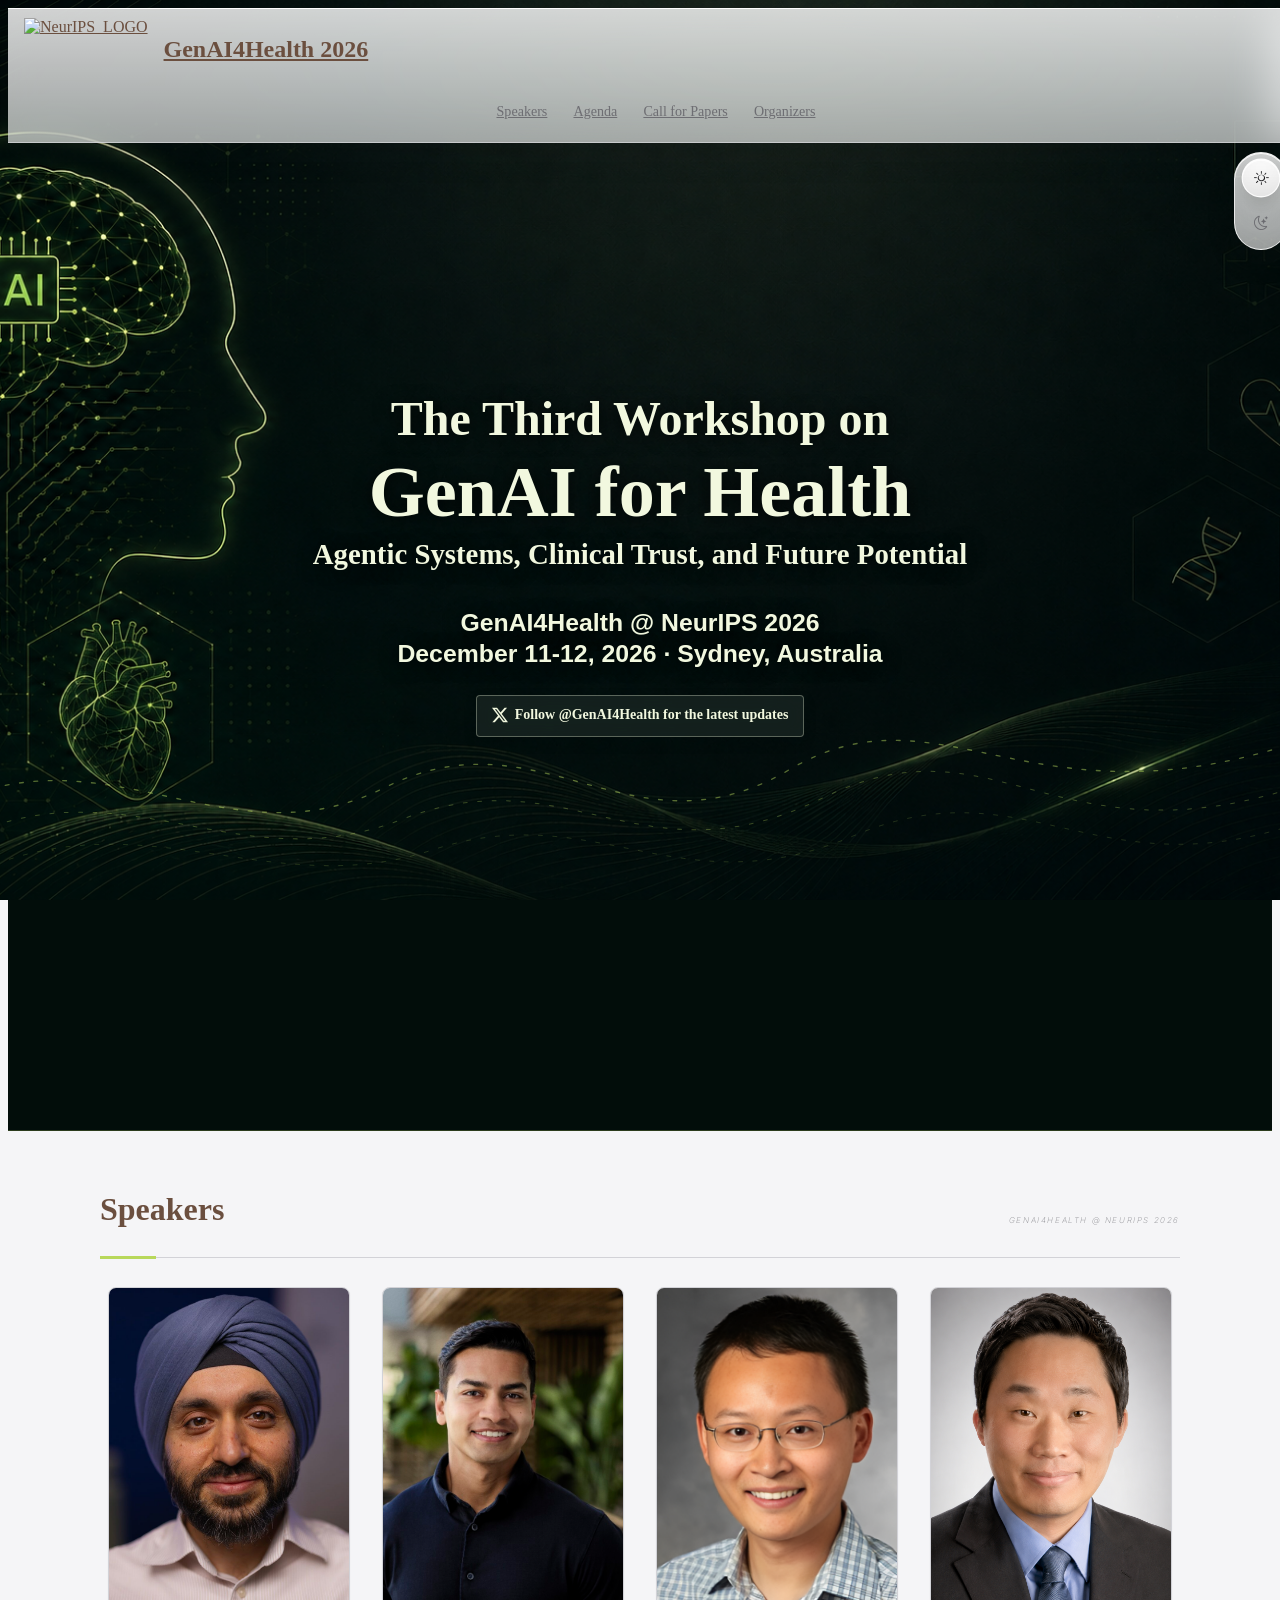
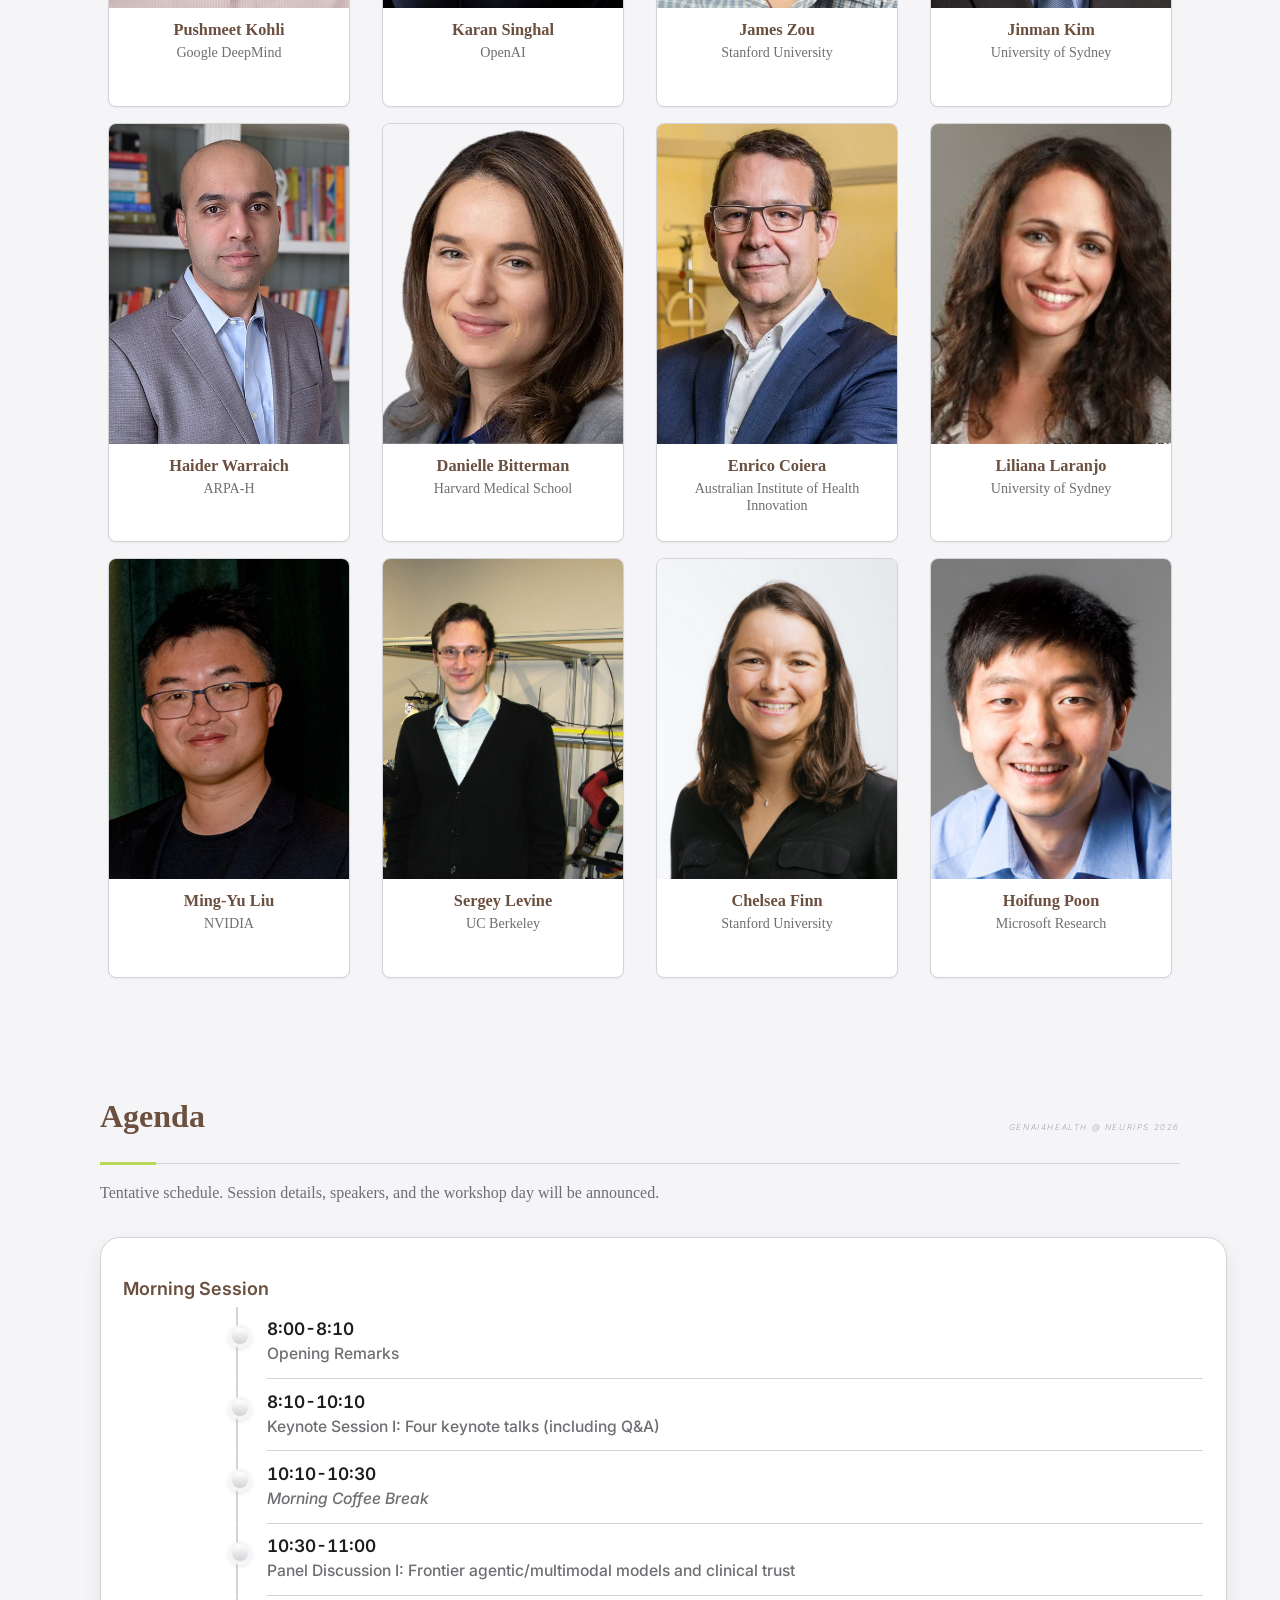
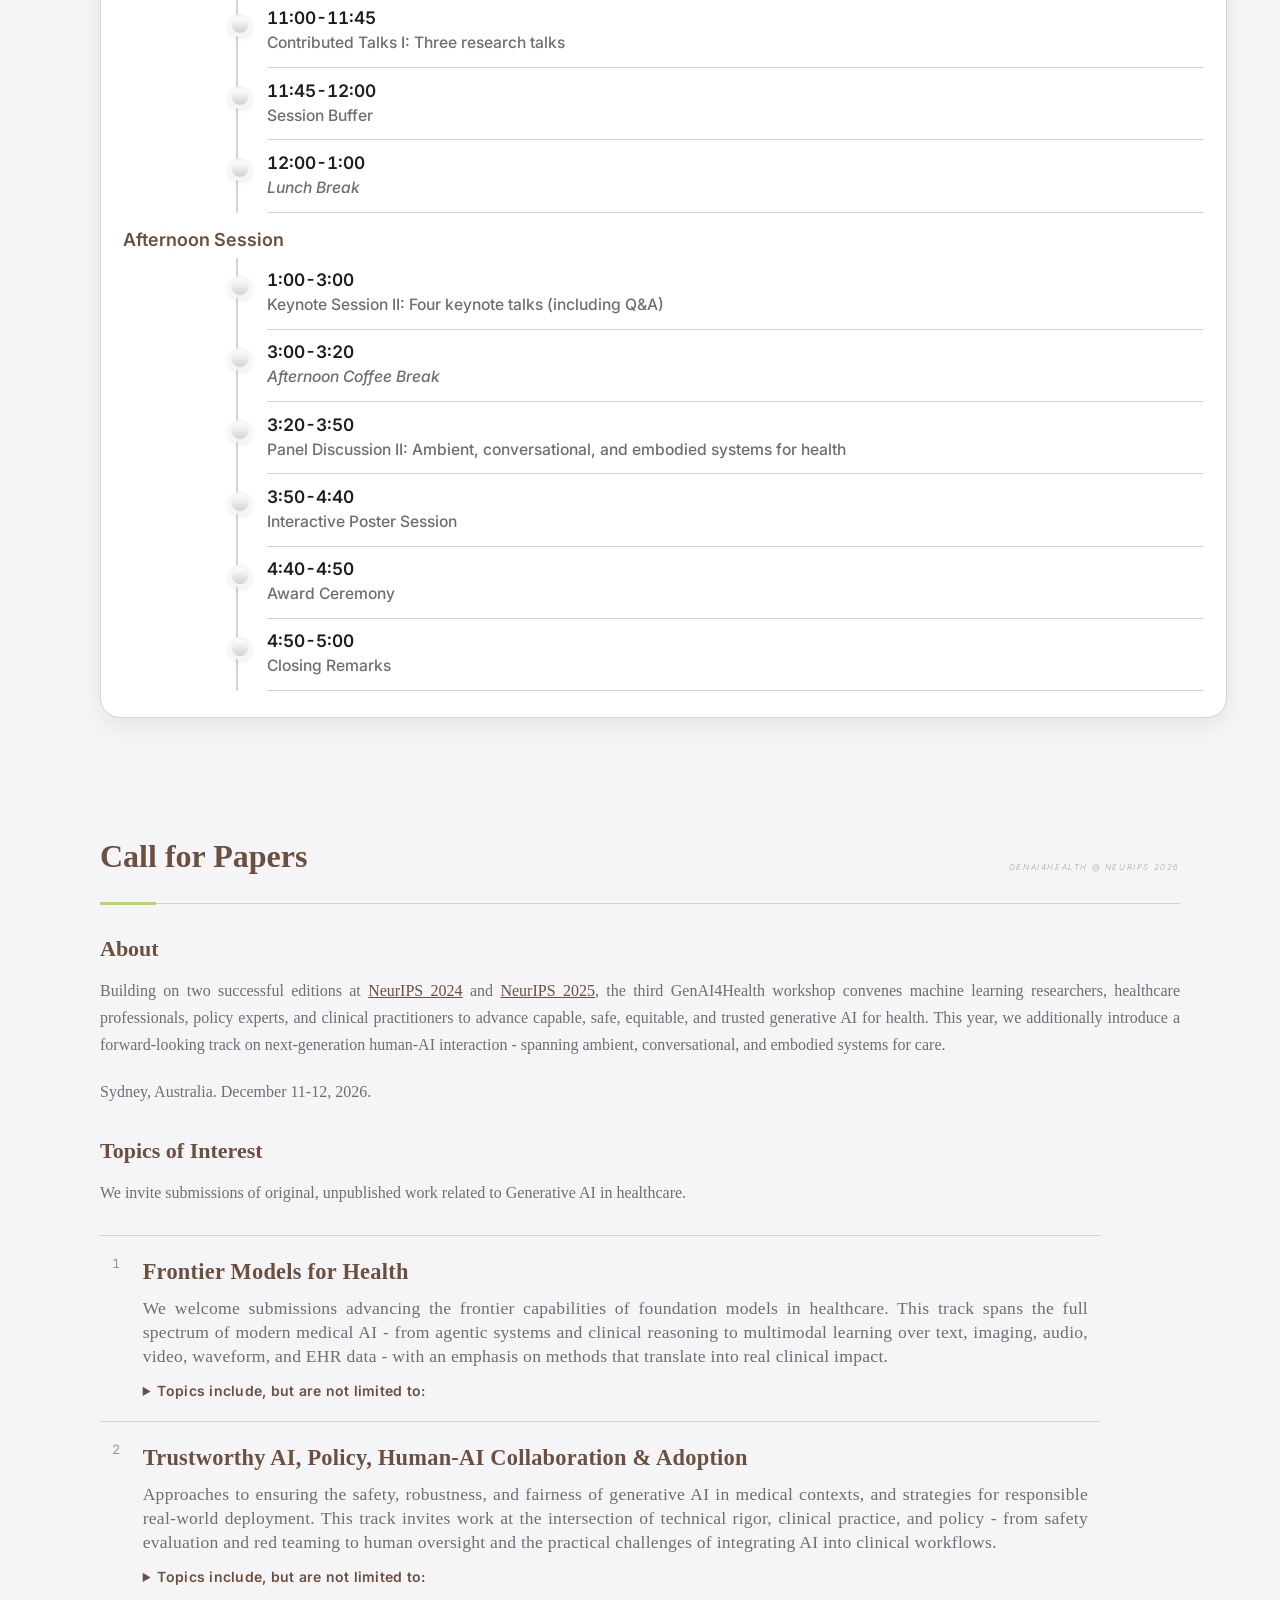
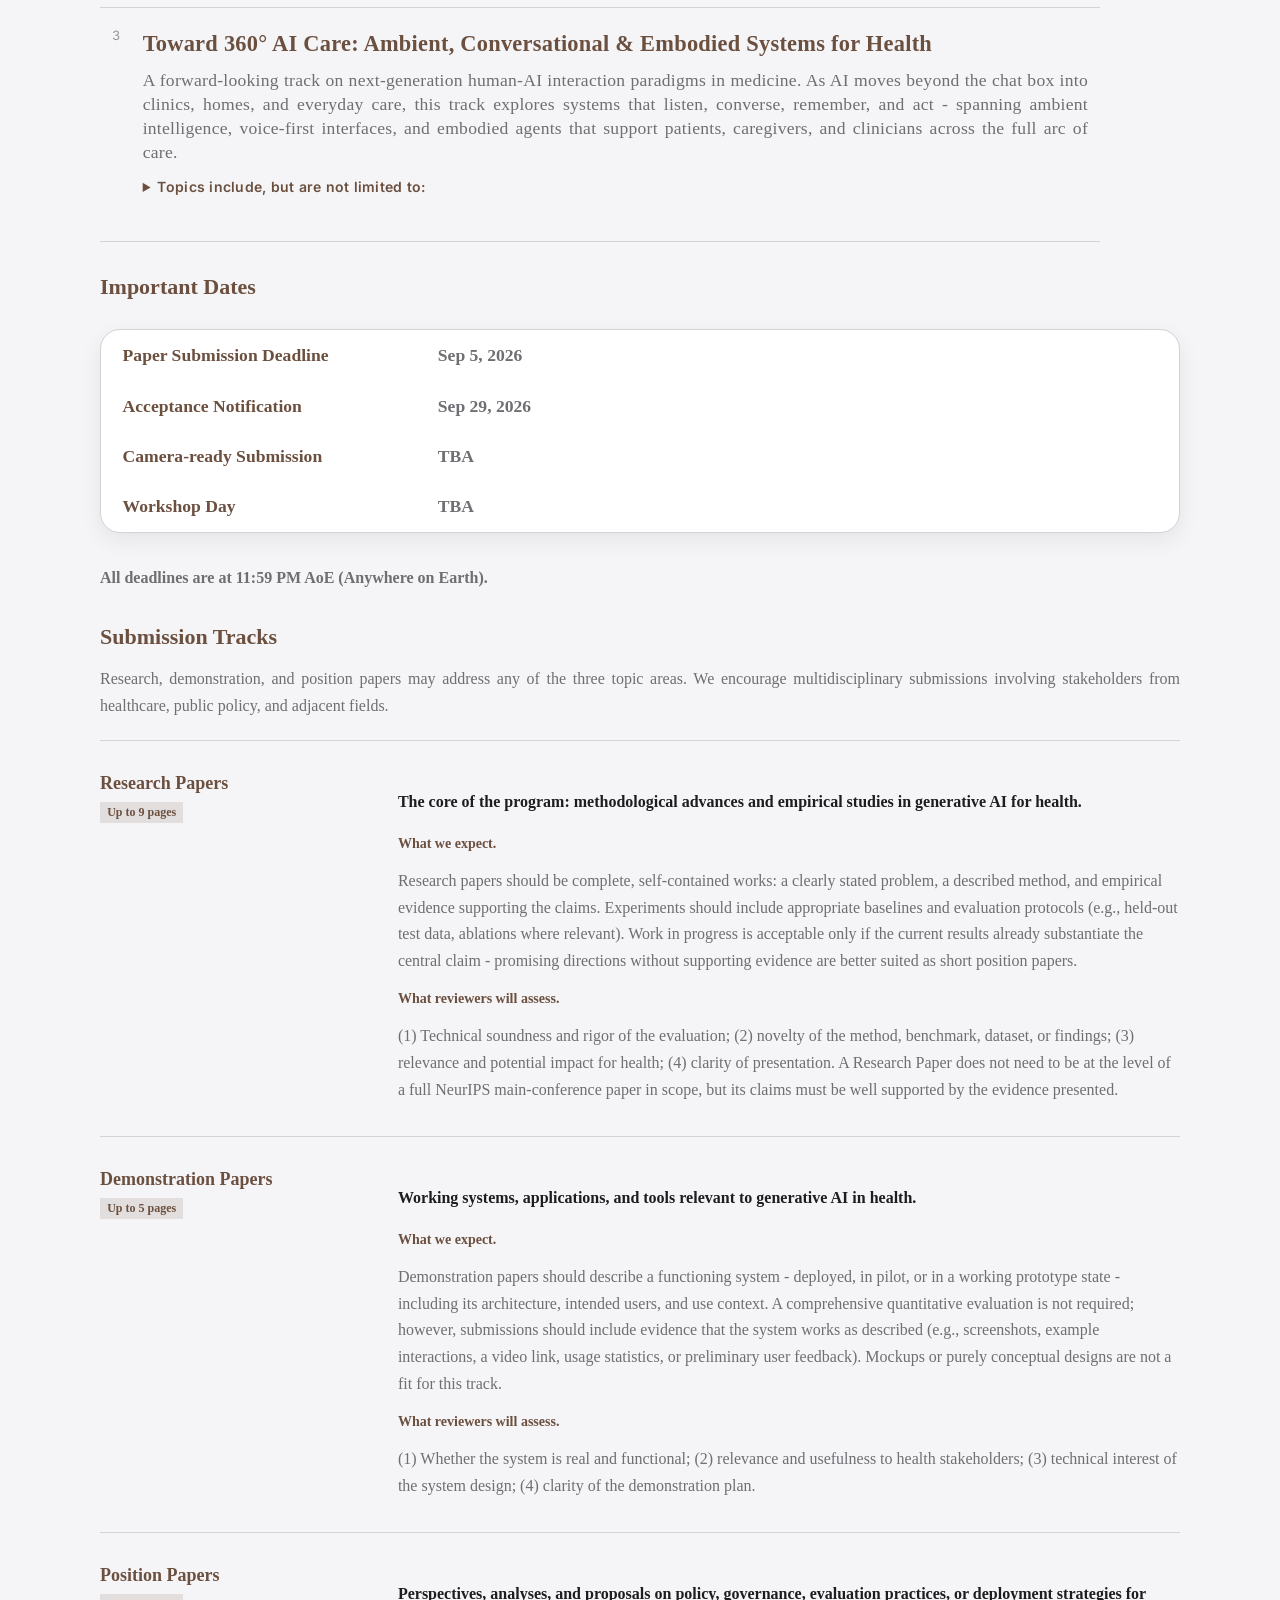
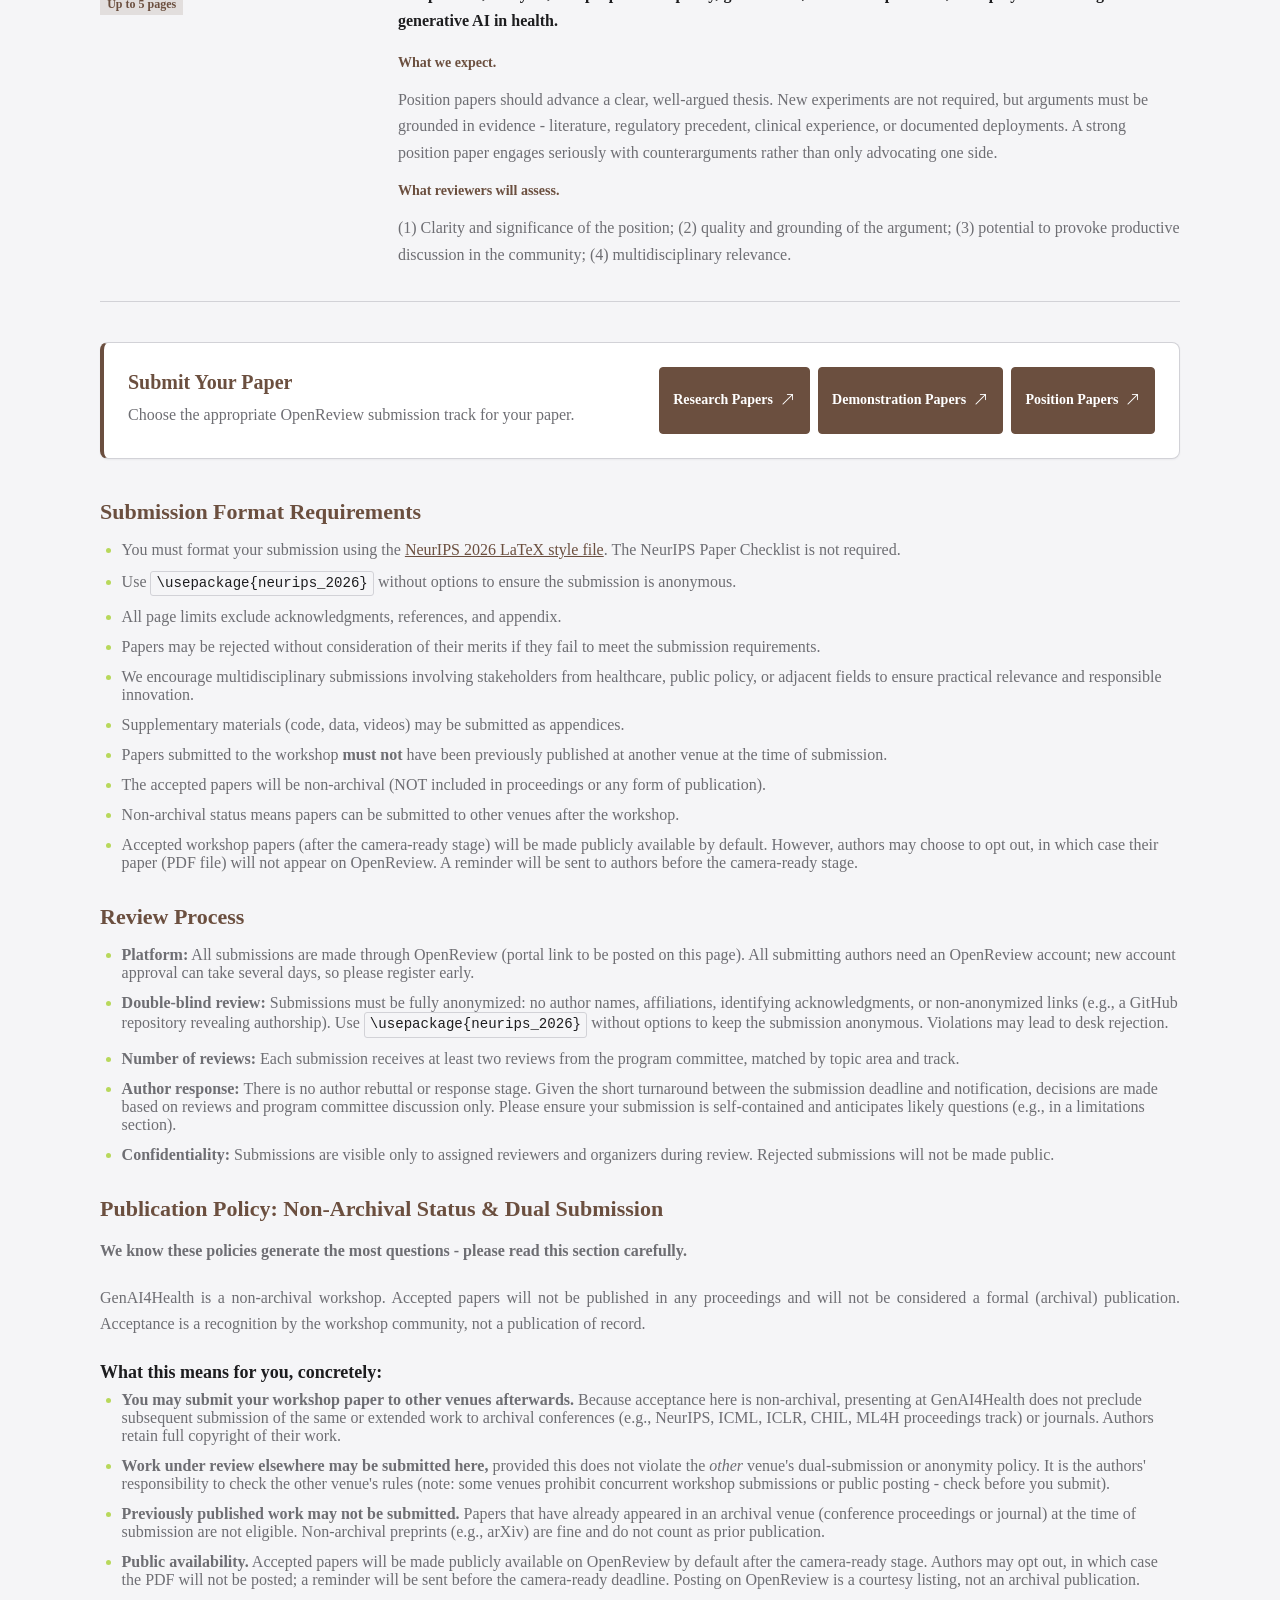
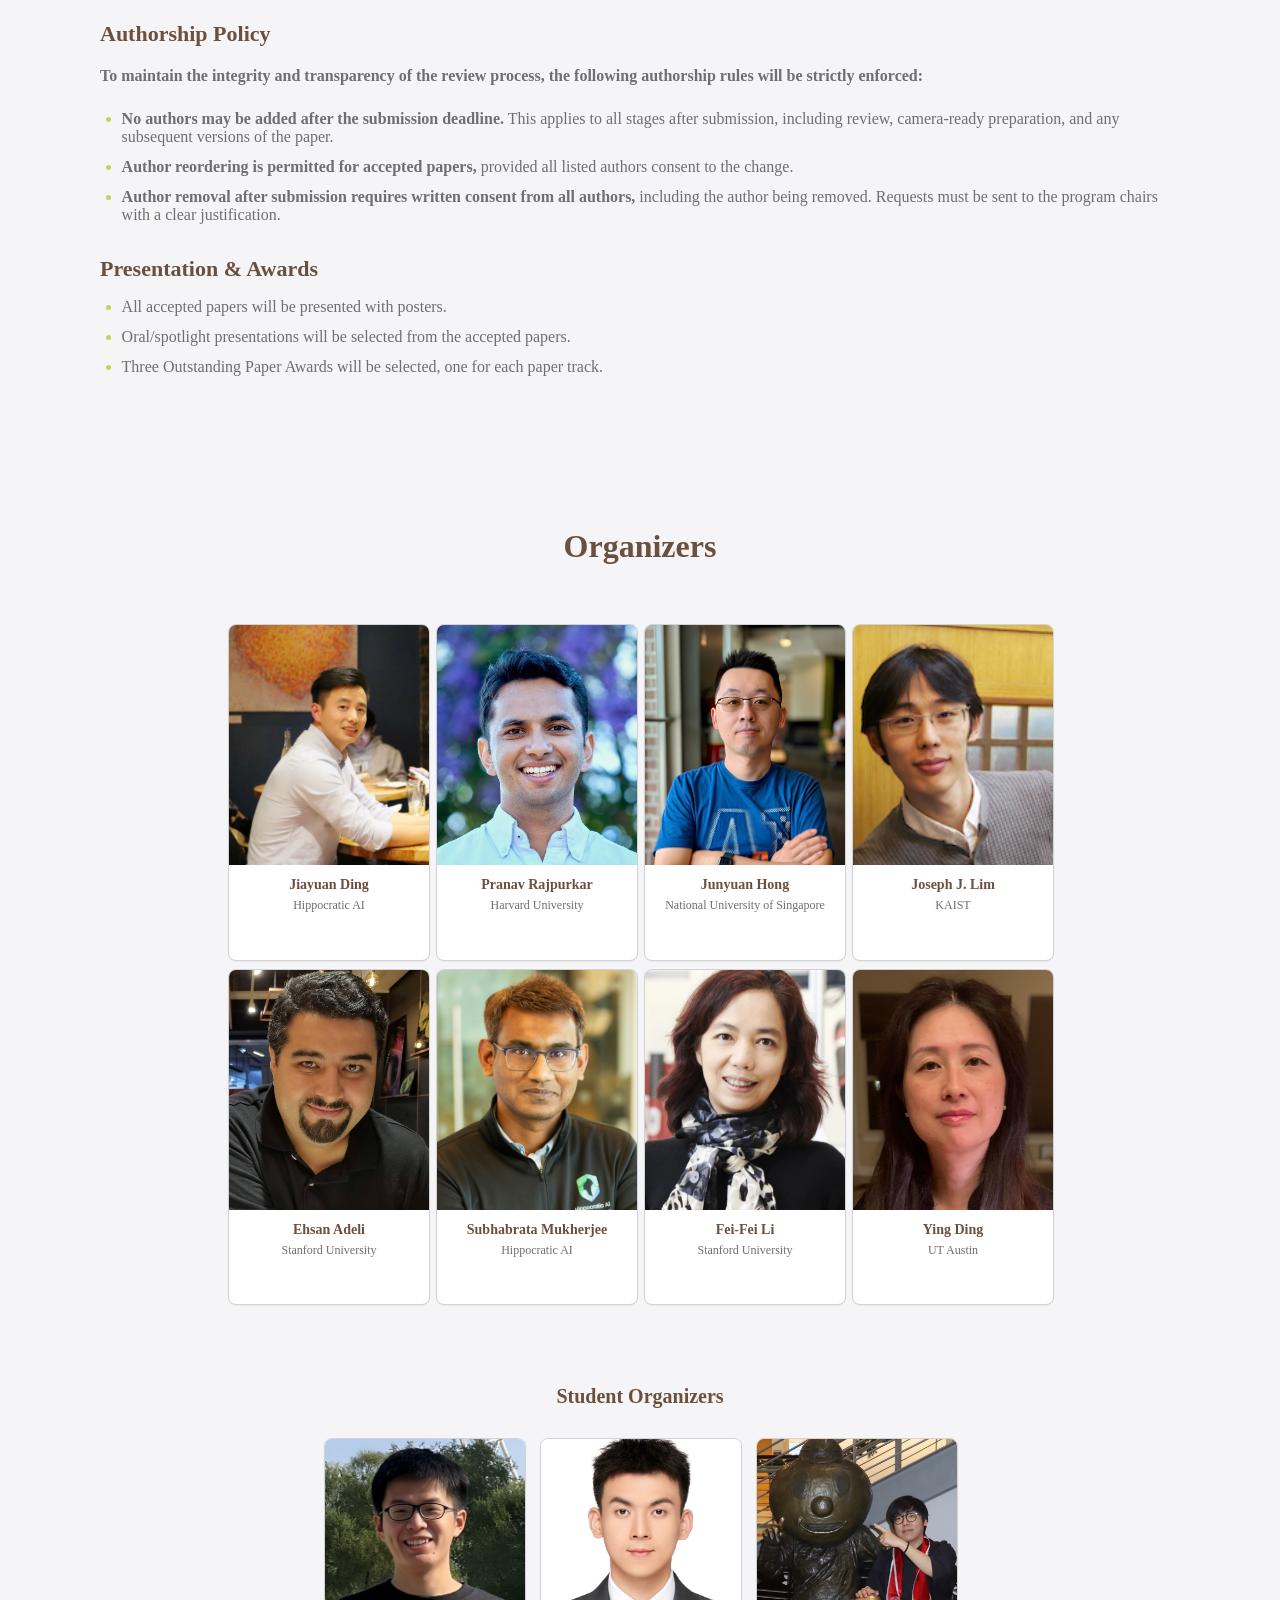
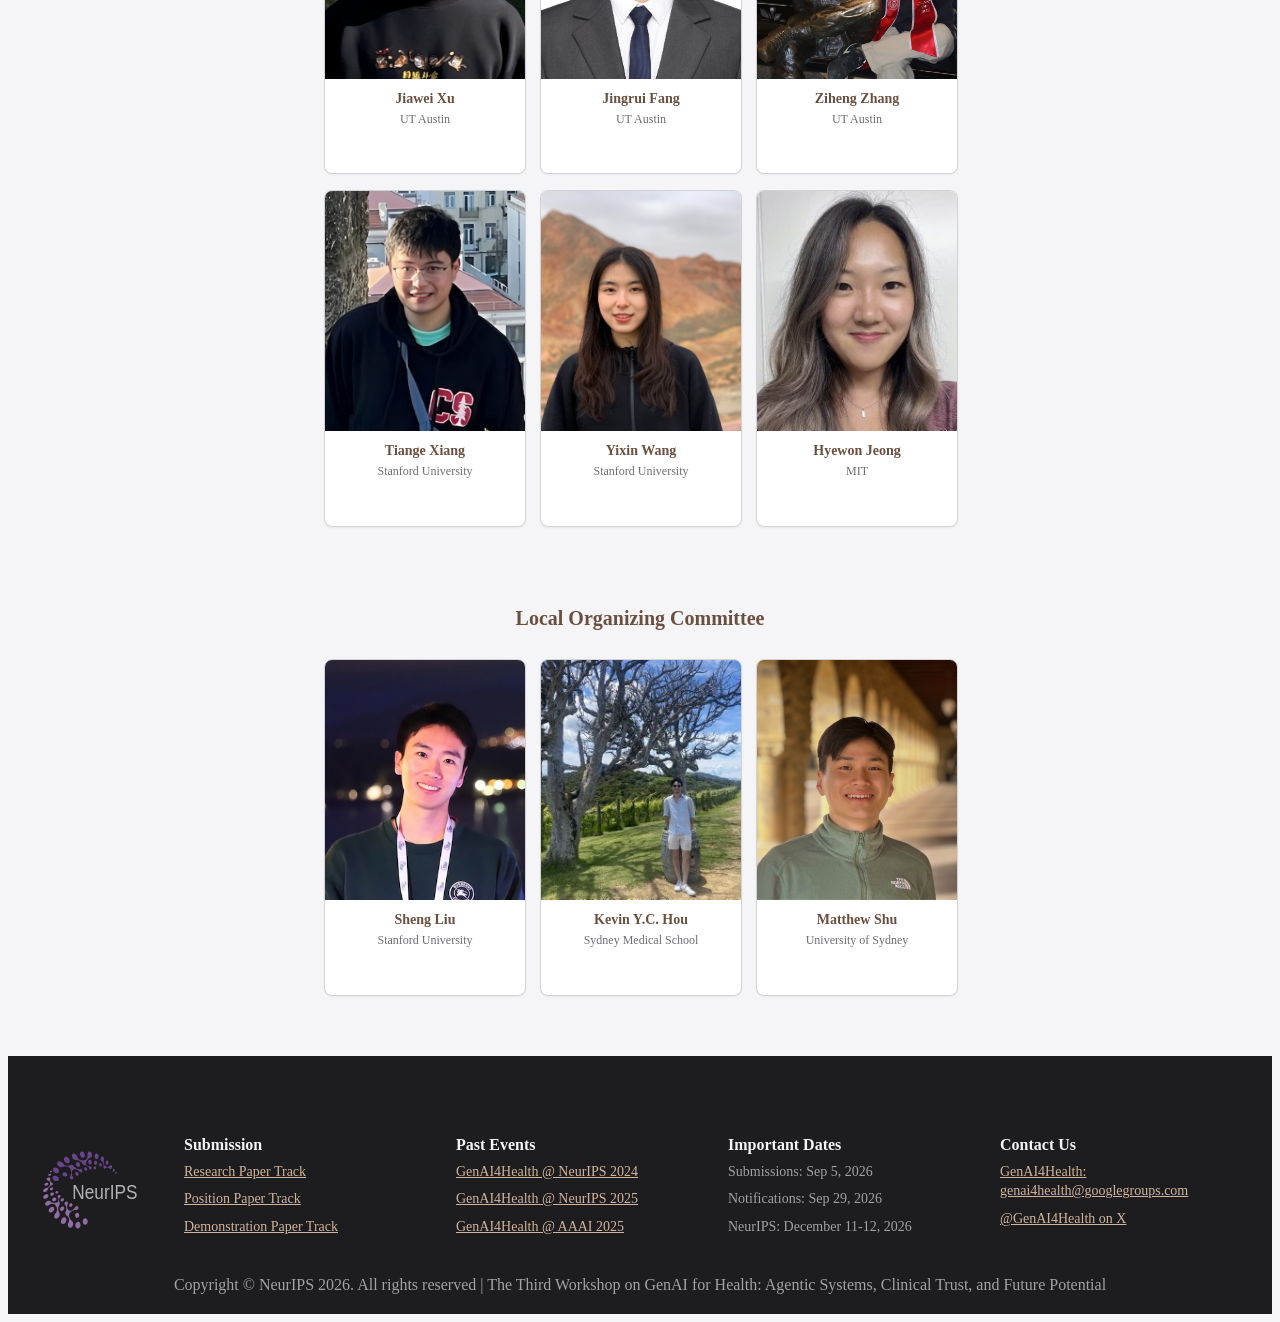
==== commit 97fe4c86: "Update workshop date and speaker photo" ====
--- a/index.html
+++ b/index.html
@@ -219,7 +219,7 @@
           <span class="hero-title-main">GenAI for Health</span>
           <span class="hero-title-subtitle">Agentic Systems, Clinical Trust, and Future Potential</span>
         </h1>
-        <div class="hero-workshop-text">GenAI4Health @ NeurIPS 2026<br>December 6-12, 2026 · Sydney, Australia</div>
+        <div class="hero-workshop-text">GenAI4Health @ NeurIPS 2026<br>December 11-12, 2026 · Sydney, Australia</div>
         <a href="https://x.com/GenAI4Health" class="hero-social-link" target="_blank" rel="noopener noreferrer" aria-label="Follow @GenAI4Health for the latest updates">
           <i class="bi bi-twitter-x" aria-hidden="true"></i>
           <span>Follow @GenAI4Health for the latest updates</span>
@@ -232,7 +232,7 @@
     <section id="speakers" class="fade-in">
       <div class="container">
         <div class="section-header-component"><div class="section-header-row"><span class="section-header-title">Speakers</span><span class="section-header-subtitle">GenAI4Health @ NeurIPS 2026</span></div></div>
-        <div class="organizers-grid genai-people-grid"><a href="https://research.google/people/105667/" class="organizer-card genai-speaker-card"><img src="public/data/images/speakers/pushmeet-kohli.jpg" alt="Pushmeet Kohli" class="organizer-photo"><span class="genai-profile-overlay" aria-hidden="true"><i class="bi bi-arrow-right"></i></span><div class="organizer-info"><div class="organizer-name">Pushmeet Kohli</div><div class="organizer-org">Google DeepMind</div></div></a><a href="https://www.karansinghal.com/" class="organizer-card genai-speaker-card"><img src="public/data/images/speakers/karan-singhal.jpeg" alt="Karan Singhal" class="organizer-photo"><span class="genai-profile-overlay" aria-hidden="true"><i class="bi bi-arrow-right"></i></span><div class="organizer-info"><div class="organizer-name">Karan Singhal</div><div class="organizer-org">OpenAI</div></div></a><a href="https://www.james-zou.com/" class="organizer-card genai-speaker-card"><img src="public/data/images/speakers/zou.jpg" alt="James Zou" class="organizer-photo"><span class="genai-profile-overlay" aria-hidden="true"><i class="bi bi-arrow-right"></i></span><div class="organizer-info"><div class="organizer-name">James Zou</div><div class="organizer-org">Stanford University</div></div></a><a href="https://profiles.sydney.edu.au/jinman.kim" class="organizer-card genai-speaker-card"><img src="public/data/images/speakers/jinman-kim.webp" alt="Jinman Kim" class="organizer-photo"><span class="genai-profile-overlay" aria-hidden="true"><i class="bi bi-arrow-right"></i></span><div class="organizer-info"><div class="organizer-name">Jinman Kim</div><div class="organizer-org">University of Sydney</div></div></a><a href="https://www.linkedin.com/in/haiderwarraich/" class="organizer-card genai-speaker-card"><img src="public/data/images/speakers/Haider_WarraichMD.jpg" alt="Haider Warraich" class="organizer-photo"><span class="genai-profile-overlay" aria-hidden="true"><i class="bi bi-arrow-right"></i></span><div class="organizer-info"><div class="organizer-name">Haider Warraich</div><div class="organizer-org">ARPA-H</div></div></a><a href="https://www.bittermanlab.org/" class="organizer-card genai-speaker-card"><img src="public/data/images/speakers/danielle-bitterman.webp" alt="Danielle Bitterman" class="organizer-photo"><span class="genai-profile-overlay" aria-hidden="true"><i class="bi bi-arrow-right"></i></span><div class="organizer-info"><div class="organizer-name">Danielle Bitterman</div><div class="organizer-org">Harvard Medical School</div></div></a><a href="https://researchers.mq.edu.au/en/persons/enrico-coiera/" class="organizer-card genai-speaker-card"><img src="public/data/images/speakers/enrico-coiera.jpeg" alt="Enrico Coiera" class="organizer-photo"><span class="genai-profile-overlay" aria-hidden="true"><i class="bi bi-arrow-right"></i></span><div class="organizer-info"><div class="organizer-name">Enrico Coiera</div><div class="organizer-org">Australian Institute of Health Innovation</div></div></a><a href="https://profiles.sydney.edu.au/liliana.laranjo" class="organizer-card genai-speaker-card"><img src="public/data/images/speakers/liliana-laranjo.jpeg" alt="Liliana Laranjo" class="organizer-photo"><span class="genai-profile-overlay" aria-hidden="true"><i class="bi bi-arrow-right"></i></span><div class="organizer-info"><div class="organizer-name">Liliana Laranjo</div><div class="organizer-org">University of Sydney</div></div></a><a href="https://mingyuliu.net/" class="organizer-card genai-speaker-card"><img src="public/data/images/speakers/ming-yu-liu.jpg" alt="Ming-Yu Liu" class="organizer-photo"><span class="genai-profile-overlay" aria-hidden="true"><i class="bi bi-arrow-right"></i></span><div class="organizer-info"><div class="organizer-name">Ming-Yu Liu</div><div class="organizer-org">NVIDIA</div></div></a><a href="https://people.eecs.berkeley.edu/~svlevine/" class="organizer-card genai-speaker-card"><img src="public/data/images/speakers/sergey-levine.png" alt="Sergey Levine" class="organizer-photo"><span class="genai-profile-overlay" aria-hidden="true"><i class="bi bi-arrow-right"></i></span><div class="organizer-info"><div class="organizer-name">Sergey Levine</div><div class="organizer-org">UC Berkeley</div></div></a><a href="https://robotics.stanford.edu/~cbfinn/" class="organizer-card genai-speaker-card"><img src="public/data/images/speakers/chelsea-finn.jpg" alt="Chelsea Finn" class="organizer-photo"><span class="genai-profile-overlay" aria-hidden="true"><i class="bi bi-arrow-right"></i></span><div class="organizer-info"><div class="organizer-name">Chelsea Finn</div><div class="organizer-org">Stanford University</div></div></a><a href="https://www.microsoft.com/en-us/research/people/hoifung/" class="organizer-card genai-speaker-card"><img src="public/data/images/speakers/hoifung-poon.jpg" alt="Hoifung Poon" class="organizer-photo"><span class="genai-profile-overlay" aria-hidden="true"><i class="bi bi-arrow-right"></i></span><div class="organizer-info"><div class="organizer-name">Hoifung Poon</div><div class="organizer-org">Microsoft Research</div></div></a></div>
+        <div class="organizers-grid genai-people-grid"><a href="https://research.google/people/105667/" class="organizer-card genai-speaker-card"><img src="public/data/images/speakers/pushmeet-kohli.jpg" alt="Pushmeet Kohli" class="organizer-photo"><span class="genai-profile-overlay" aria-hidden="true"><i class="bi bi-arrow-right"></i></span><div class="organizer-info"><div class="organizer-name">Pushmeet Kohli</div><div class="organizer-org">Google DeepMind</div></div></a><a href="https://www.karansinghal.com/" class="organizer-card genai-speaker-card"><img src="public/data/images/speakers/karan-singhal.jpeg" alt="Karan Singhal" class="organizer-photo"><span class="genai-profile-overlay" aria-hidden="true"><i class="bi bi-arrow-right"></i></span><div class="organizer-info"><div class="organizer-name">Karan Singhal</div><div class="organizer-org">OpenAI</div></div></a><a href="https://www.james-zou.com/" class="organizer-card genai-speaker-card"><img src="public/data/images/speakers/zou.jpg" alt="James Zou" class="organizer-photo"><span class="genai-profile-overlay" aria-hidden="true"><i class="bi bi-arrow-right"></i></span><div class="organizer-info"><div class="organizer-name">James Zou</div><div class="organizer-org">Stanford University</div></div></a><a href="https://profiles.sydney.edu.au/jinman.kim" class="organizer-card genai-speaker-card"><img src="public/data/images/speakers/jinman-kim.png" alt="Jinman Kim" class="organizer-photo"><span class="genai-profile-overlay" aria-hidden="true"><i class="bi bi-arrow-right"></i></span><div class="organizer-info"><div class="organizer-name">Jinman Kim</div><div class="organizer-org">University of Sydney</div></div></a><a href="https://www.linkedin.com/in/haiderwarraich/" class="organizer-card genai-speaker-card"><img src="public/data/images/speakers/Haider_WarraichMD.jpg" alt="Haider Warraich" class="organizer-photo"><span class="genai-profile-overlay" aria-hidden="true"><i class="bi bi-arrow-right"></i></span><div class="organizer-info"><div class="organizer-name">Haider Warraich</div><div class="organizer-org">ARPA-H</div></div></a><a href="https://www.bittermanlab.org/" class="organizer-card genai-speaker-card"><img src="public/data/images/speakers/danielle-bitterman.webp" alt="Danielle Bitterman" class="organizer-photo"><span class="genai-profile-overlay" aria-hidden="true"><i class="bi bi-arrow-right"></i></span><div class="organizer-info"><div class="organizer-name">Danielle Bitterman</div><div class="organizer-org">Harvard Medical School</div></div></a><a href="https://researchers.mq.edu.au/en/persons/enrico-coiera/" class="organizer-card genai-speaker-card"><img src="public/data/images/speakers/enrico-coiera.jpeg" alt="Enrico Coiera" class="organizer-photo"><span class="genai-profile-overlay" aria-hidden="true"><i class="bi bi-arrow-right"></i></span><div class="organizer-info"><div class="organizer-name">Enrico Coiera</div><div class="organizer-org">Australian Institute of Health Innovation</div></div></a><a href="https://profiles.sydney.edu.au/liliana.laranjo" class="organizer-card genai-speaker-card"><img src="public/data/images/speakers/liliana-laranjo.jpeg" alt="Liliana Laranjo" class="organizer-photo"><span class="genai-profile-overlay" aria-hidden="true"><i class="bi bi-arrow-right"></i></span><div class="organizer-info"><div class="organizer-name">Liliana Laranjo</div><div class="organizer-org">University of Sydney</div></div></a><a href="https://mingyuliu.net/" class="organizer-card genai-speaker-card"><img src="public/data/images/speakers/ming-yu-liu.jpg" alt="Ming-Yu Liu" class="organizer-photo"><span class="genai-profile-overlay" aria-hidden="true"><i class="bi bi-arrow-right"></i></span><div class="organizer-info"><div class="organizer-name">Ming-Yu Liu</div><div class="organizer-org">NVIDIA</div></div></a><a href="https://people.eecs.berkeley.edu/~svlevine/" class="organizer-card genai-speaker-card"><img src="public/data/images/speakers/sergey-levine.png" alt="Sergey Levine" class="organizer-photo"><span class="genai-profile-overlay" aria-hidden="true"><i class="bi bi-arrow-right"></i></span><div class="organizer-info"><div class="organizer-name">Sergey Levine</div><div class="organizer-org">UC Berkeley</div></div></a><a href="https://robotics.stanford.edu/~cbfinn/" class="organizer-card genai-speaker-card"><img src="public/data/images/speakers/chelsea-finn.jpg" alt="Chelsea Finn" class="organizer-photo"><span class="genai-profile-overlay" aria-hidden="true"><i class="bi bi-arrow-right"></i></span><div class="organizer-info"><div class="organizer-name">Chelsea Finn</div><div class="organizer-org">Stanford University</div></div></a><a href="https://www.microsoft.com/en-us/research/people/hoifung/" class="organizer-card genai-speaker-card"><img src="public/data/images/speakers/hoifung-poon.jpg" alt="Hoifung Poon" class="organizer-photo"><span class="genai-profile-overlay" aria-hidden="true"><i class="bi bi-arrow-right"></i></span><div class="organizer-info"><div class="organizer-name">Hoifung Poon</div><div class="organizer-org">Microsoft Research</div></div></a></div>
       </div>
     </section>
 
@@ -306,7 +306,7 @@
         <div class="section-header-component"><div class="section-header-row"><span class="section-header-title">Call for Papers</span><span class="section-header-subtitle">GenAI4Health @ NeurIPS 2026</span></div></div>
         <h3 class="genai-cfp-about">About</h3>
         <p>Building on two successful editions at <a href="https://genai4health.github.io/2024-NeurIPS/" target="_blank" rel="noopener noreferrer">NeurIPS 2024</a> and <a href="https://genai4health.github.io/" target="_blank" rel="noopener noreferrer">NeurIPS 2025</a>, the third GenAI4Health workshop convenes machine learning researchers, healthcare professionals, policy experts, and clinical practitioners to advance capable, safe, equitable, and trusted generative AI for health. This year, we additionally introduce a forward-looking track on next-generation human-AI interaction - spanning ambient, conversational, and embodied systems for care.</p>
-        <p>Sydney, Australia. December 6-12, 2026.</p>
+        <p>Sydney, Australia. December 11-12, 2026.</p>
         <h3>Topics of Interest</h3>
         <p>We invite submissions of original, unpublished work related to Generative AI in healthcare.</p>
         <div class="bento-section"><div class="bento-list">
@@ -376,7 +376,7 @@
           <li><strong>Platform:</strong> All submissions are made through OpenReview (portal link to be posted on this page). All submitting authors need an OpenReview account; new account approval can take several days, so please register early.</li>
           <li><strong>Double-blind review:</strong> Submissions must be fully anonymized: no author names, affiliations, identifying acknowledgments, or non-anonymized links (e.g., a GitHub repository revealing authorship). Use <code>\usepackage{neurips_2026}</code> without options to keep the submission anonymous. Violations may lead to desk rejection.</li>
           <li><strong>Number of reviews:</strong> Each submission receives at least two reviews from the program committee, matched by topic area and track.</li>
-          <li><strong>Author response:</strong> There is no author rebuttal or response stage. Given the short turnaround between the submission deadline and notification, decisions are made based on reviews and program committee discussion only. Please ensure your submission is self-contained and anticipates likely questions (e.g., in a short FAQ or limitations section).</li>
+          <li><strong>Author response:</strong> There is no author rebuttal or response stage. Given the short turnaround between the submission deadline and notification, decisions are made based on reviews and program committee discussion only. Please ensure your submission is self-contained and anticipates likely questions (e.g., in a limitations section).</li>
           <li><strong>Confidentiality:</strong> Submissions are visible only to assigned reviewers and organizers during review. Rejected submissions will not be made public.</li>
         </ul>
         <h3>Publication Policy: Non-Archival Status &amp; Dual Submission</h3>
@@ -461,7 +461,7 @@
         <div class="sponsor-grid genai-sponsor-grid" aria-hidden="true"></div>
       </div>
       -->
-      <div class="genai-footer-columns"><div class="genai-footer-neurips-logo"><img src="public/neurips-navbar-logo.svg" alt="NeurIPS"></div><div><strong>Submission</strong><a href="https://openreview.net/group?id=NeurIPS.cc/2026/Workshop/GenAI4Health" target="_blank" rel="noopener noreferrer">Research Paper Track</a><a href="https://openreview.net/group?id=NeurIPS.cc/2026/Workshop/GenAI4Health_Position_Paper_Track" target="_blank" rel="noopener noreferrer">Position Paper Track</a><a href="https://openreview.net/group?id=NeurIPS.cc/2026/Workshop/GenAI4Health_Demonstration_Paper_Track" target="_blank" rel="noopener noreferrer">Demonstration Paper Track</a></div><div><strong>Past Events</strong><a href="https://genai4health.github.io/2024-NeurIPS/" target="_blank" rel="noopener noreferrer">GenAI4Health @ NeurIPS 2024</a><a href="https://genai4health.github.io/" target="_blank" rel="noopener noreferrer">GenAI4Health @ NeurIPS 2025</a><a href="https://sites.google.com/view/genai4health-aaai-2025" target="_blank" rel="noopener noreferrer">GenAI4Health @ AAAI 2025</a></div><div><strong>Important Dates</strong><span>Submissions: Sep 5, 2026</span><span>Notifications: Sep 29, 2026</span><span>NeurIPS: December 6-12, 2026</span></div><div><strong>Contact Us</strong><a href="mailto:genai4health@googlegroups.com">GenAI4Health: genai4health@googlegroups.com</a><a href="https://x.com/GenAI4Health" target="_blank" rel="noopener noreferrer">@GenAI4Health on X</a></div></div>
+      <div class="genai-footer-columns"><div class="genai-footer-neurips-logo"><img src="public/neurips-navbar-logo.svg" alt="NeurIPS"></div><div><strong>Submission</strong><a href="https://openreview.net/group?id=NeurIPS.cc/2026/Workshop/GenAI4Health" target="_blank" rel="noopener noreferrer">Research Paper Track</a><a href="https://openreview.net/group?id=NeurIPS.cc/2026/Workshop/GenAI4Health_Position_Paper_Track" target="_blank" rel="noopener noreferrer">Position Paper Track</a><a href="https://openreview.net/group?id=NeurIPS.cc/2026/Workshop/GenAI4Health_Demonstration_Paper_Track" target="_blank" rel="noopener noreferrer">Demonstration Paper Track</a></div><div><strong>Past Events</strong><a href="https://genai4health.github.io/2024-NeurIPS/" target="_blank" rel="noopener noreferrer">GenAI4Health @ NeurIPS 2024</a><a href="https://genai4health.github.io/" target="_blank" rel="noopener noreferrer">GenAI4Health @ NeurIPS 2025</a><a href="https://sites.google.com/view/genai4health-aaai-2025" target="_blank" rel="noopener noreferrer">GenAI4Health @ AAAI 2025</a></div><div><strong>Important Dates</strong><span>Submissions: Sep 5, 2026</span><span>Notifications: Sep 29, 2026</span><span>NeurIPS: December 11-12, 2026</span></div><div><strong>Contact Us</strong><a href="mailto:genai4health@googlegroups.com">GenAI4Health: genai4health@googlegroups.com</a><a href="https://x.com/GenAI4Health" target="_blank" rel="noopener noreferrer">@GenAI4Health on X</a></div></div>
       <p class="footer-text">Copyright &copy; NeurIPS 2026. All rights reserved | The Third Workshop on GenAI for Health: Agentic Systems, Clinical Trust, and Future Potential</p>
     </div>
   </footer>
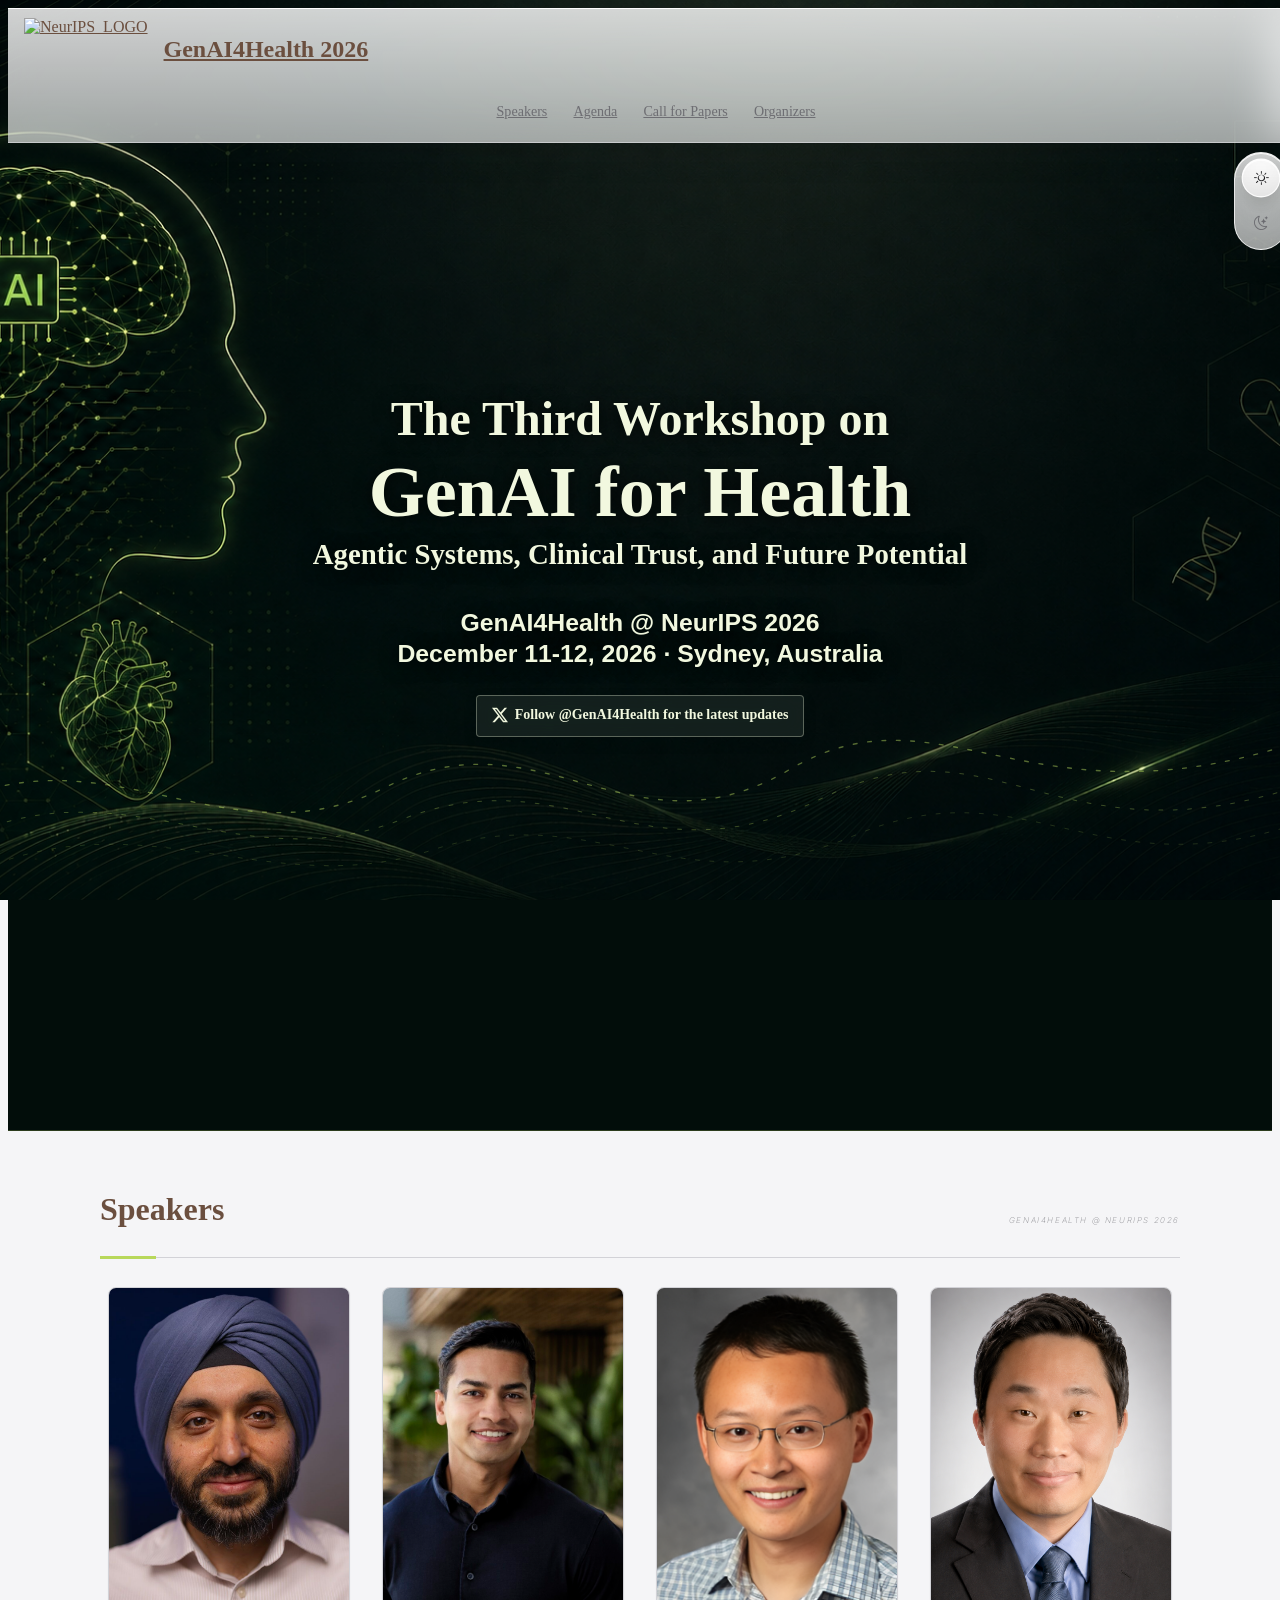
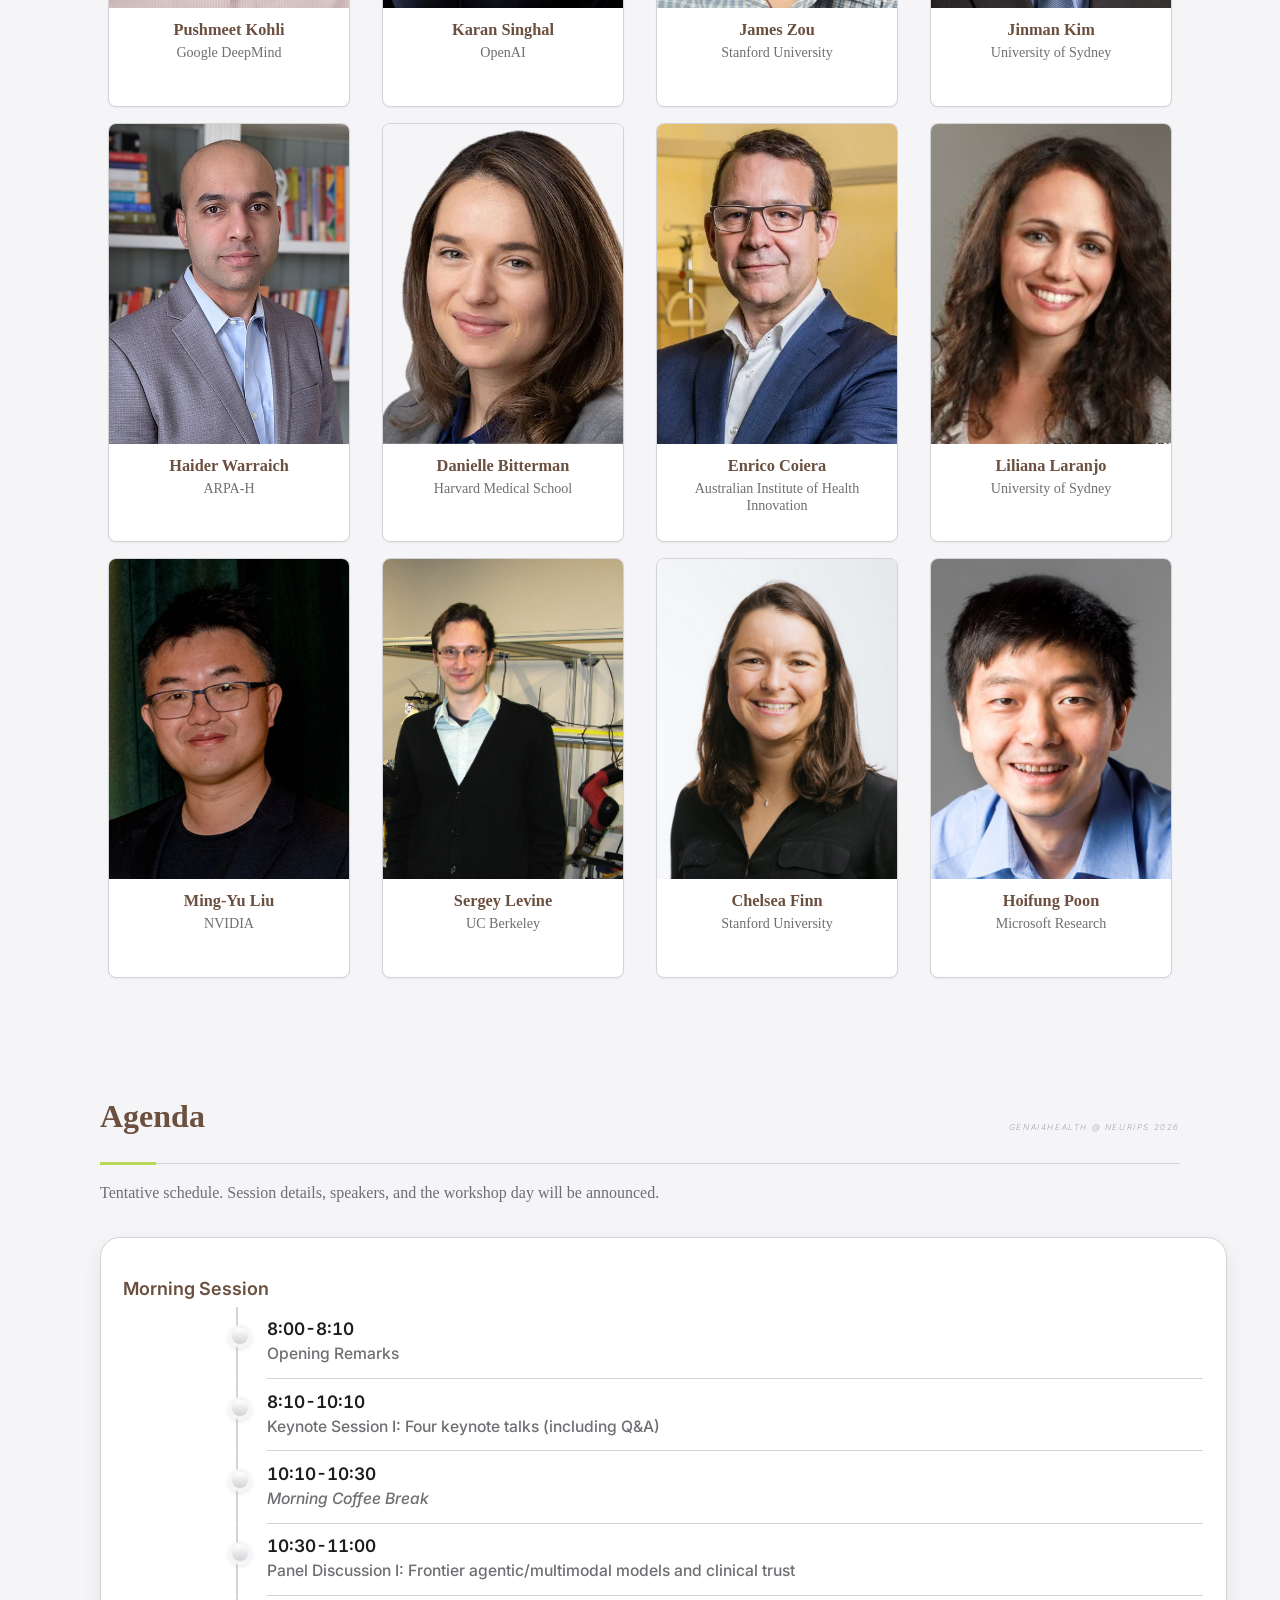
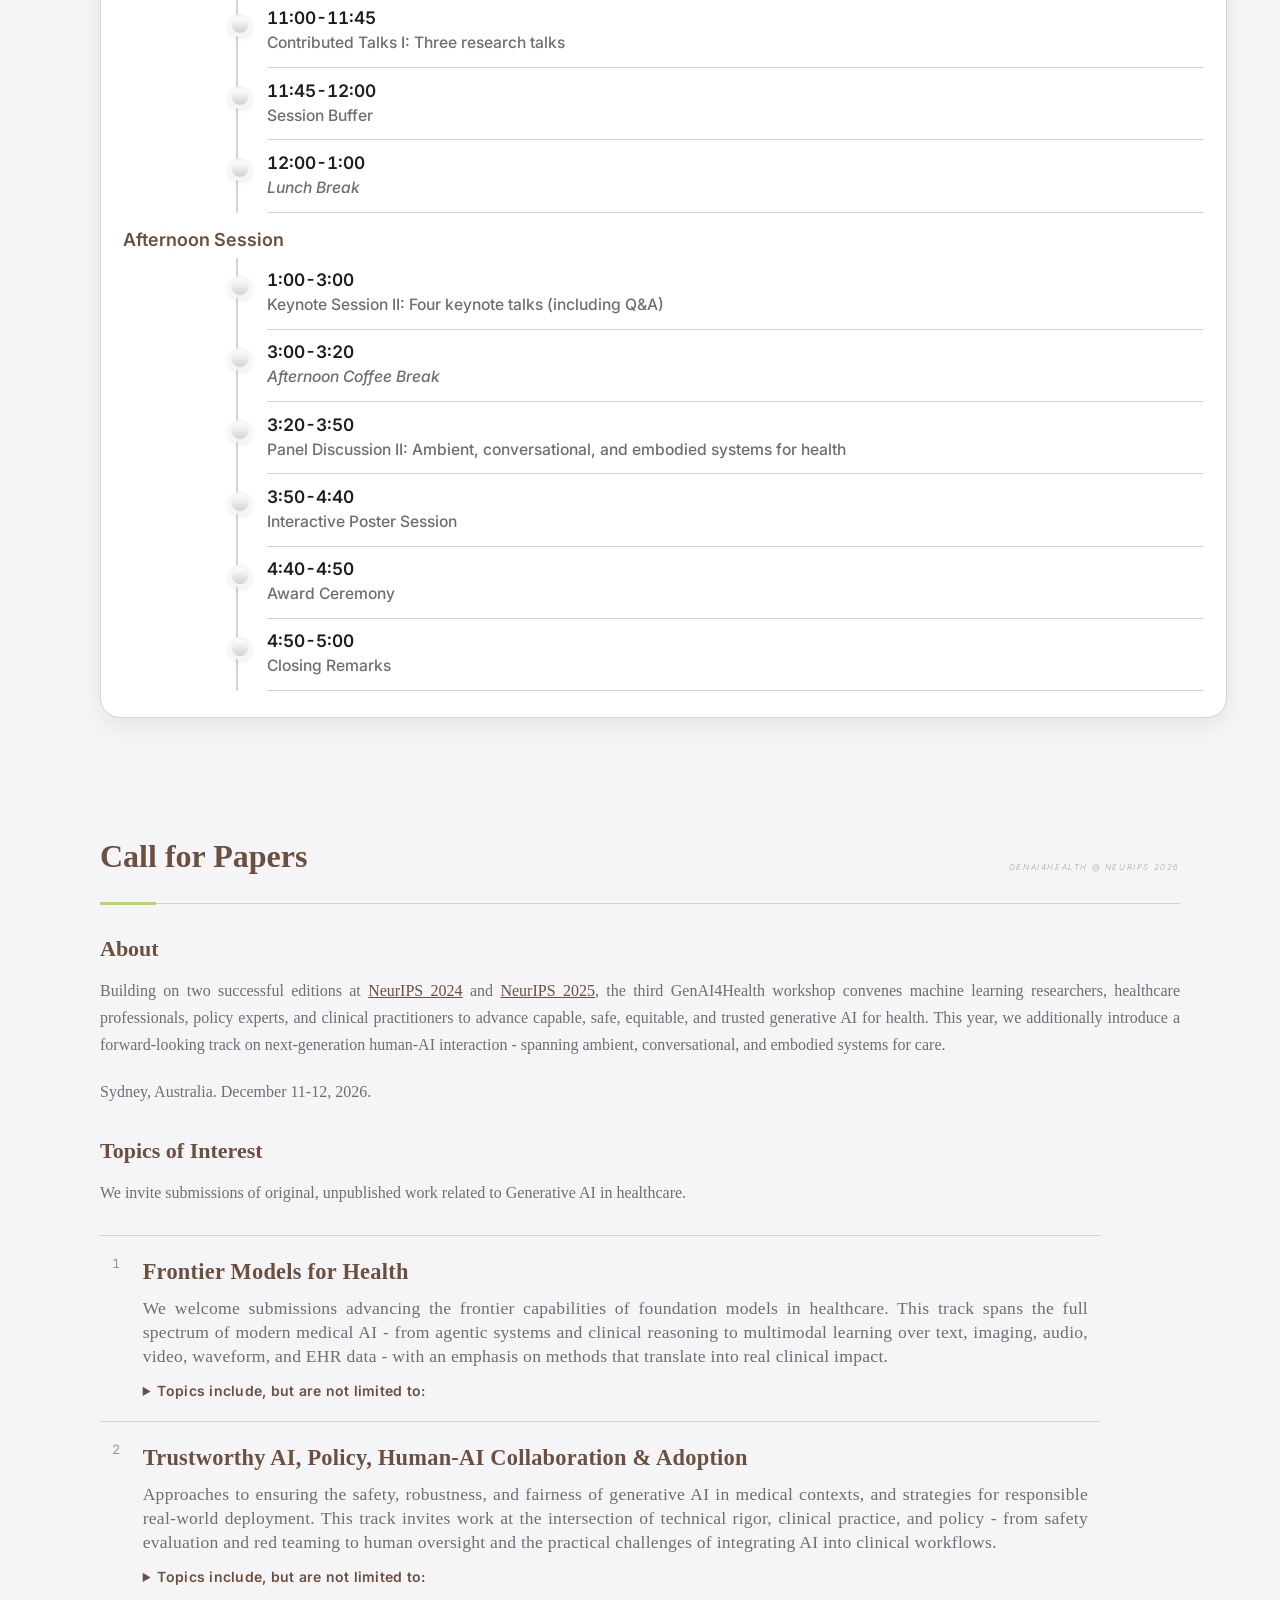
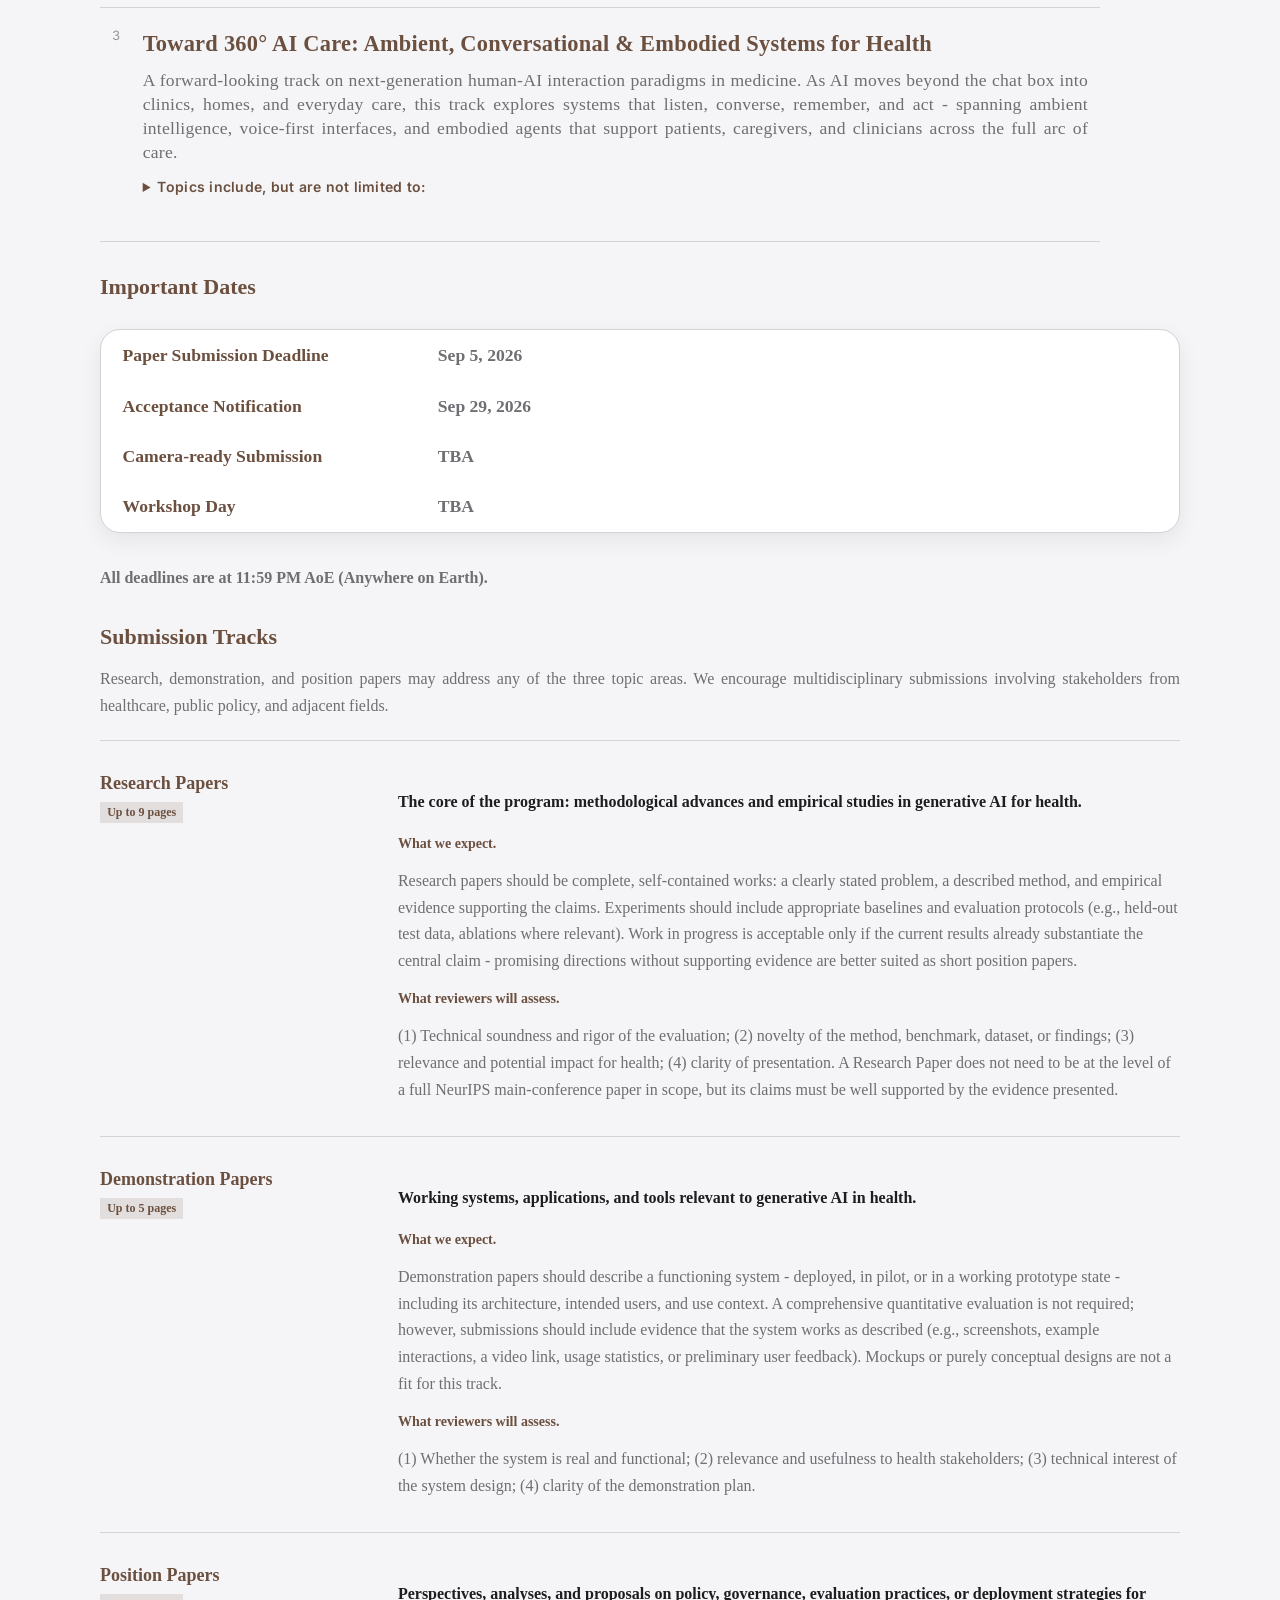
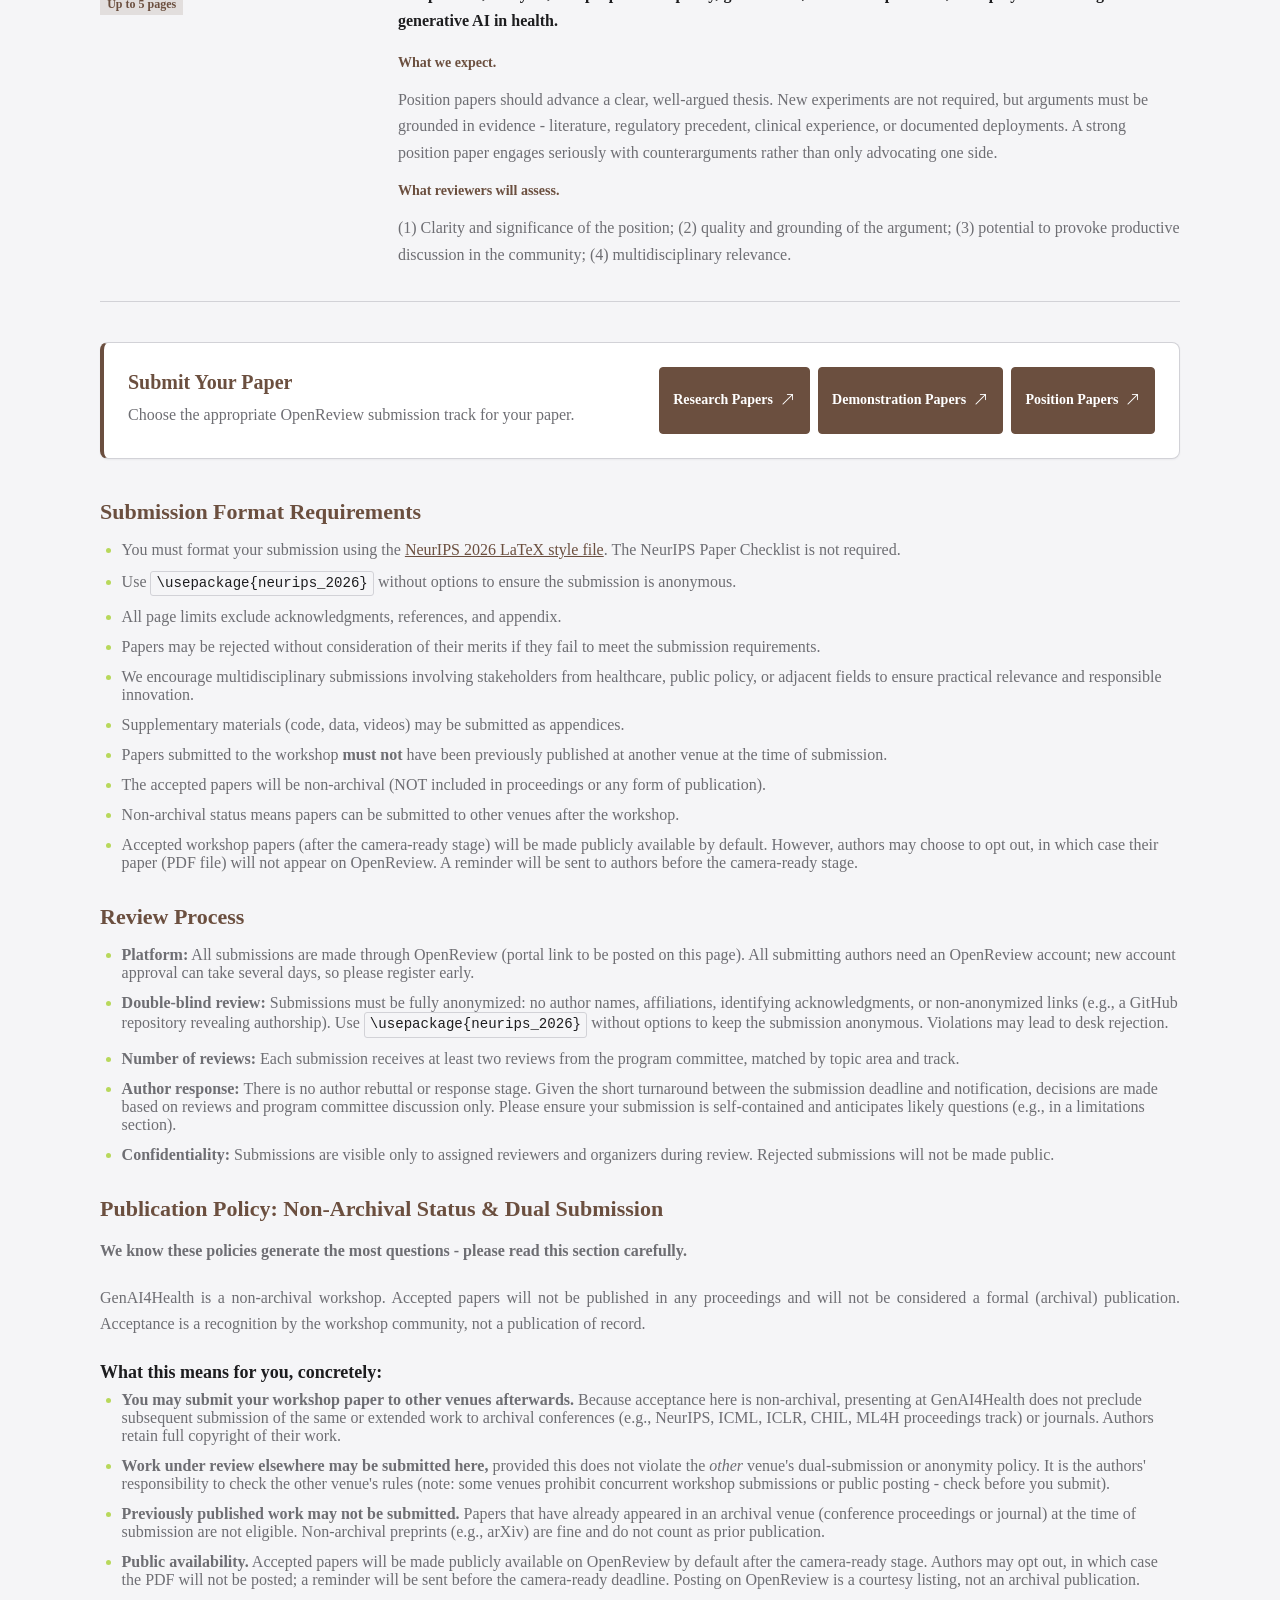
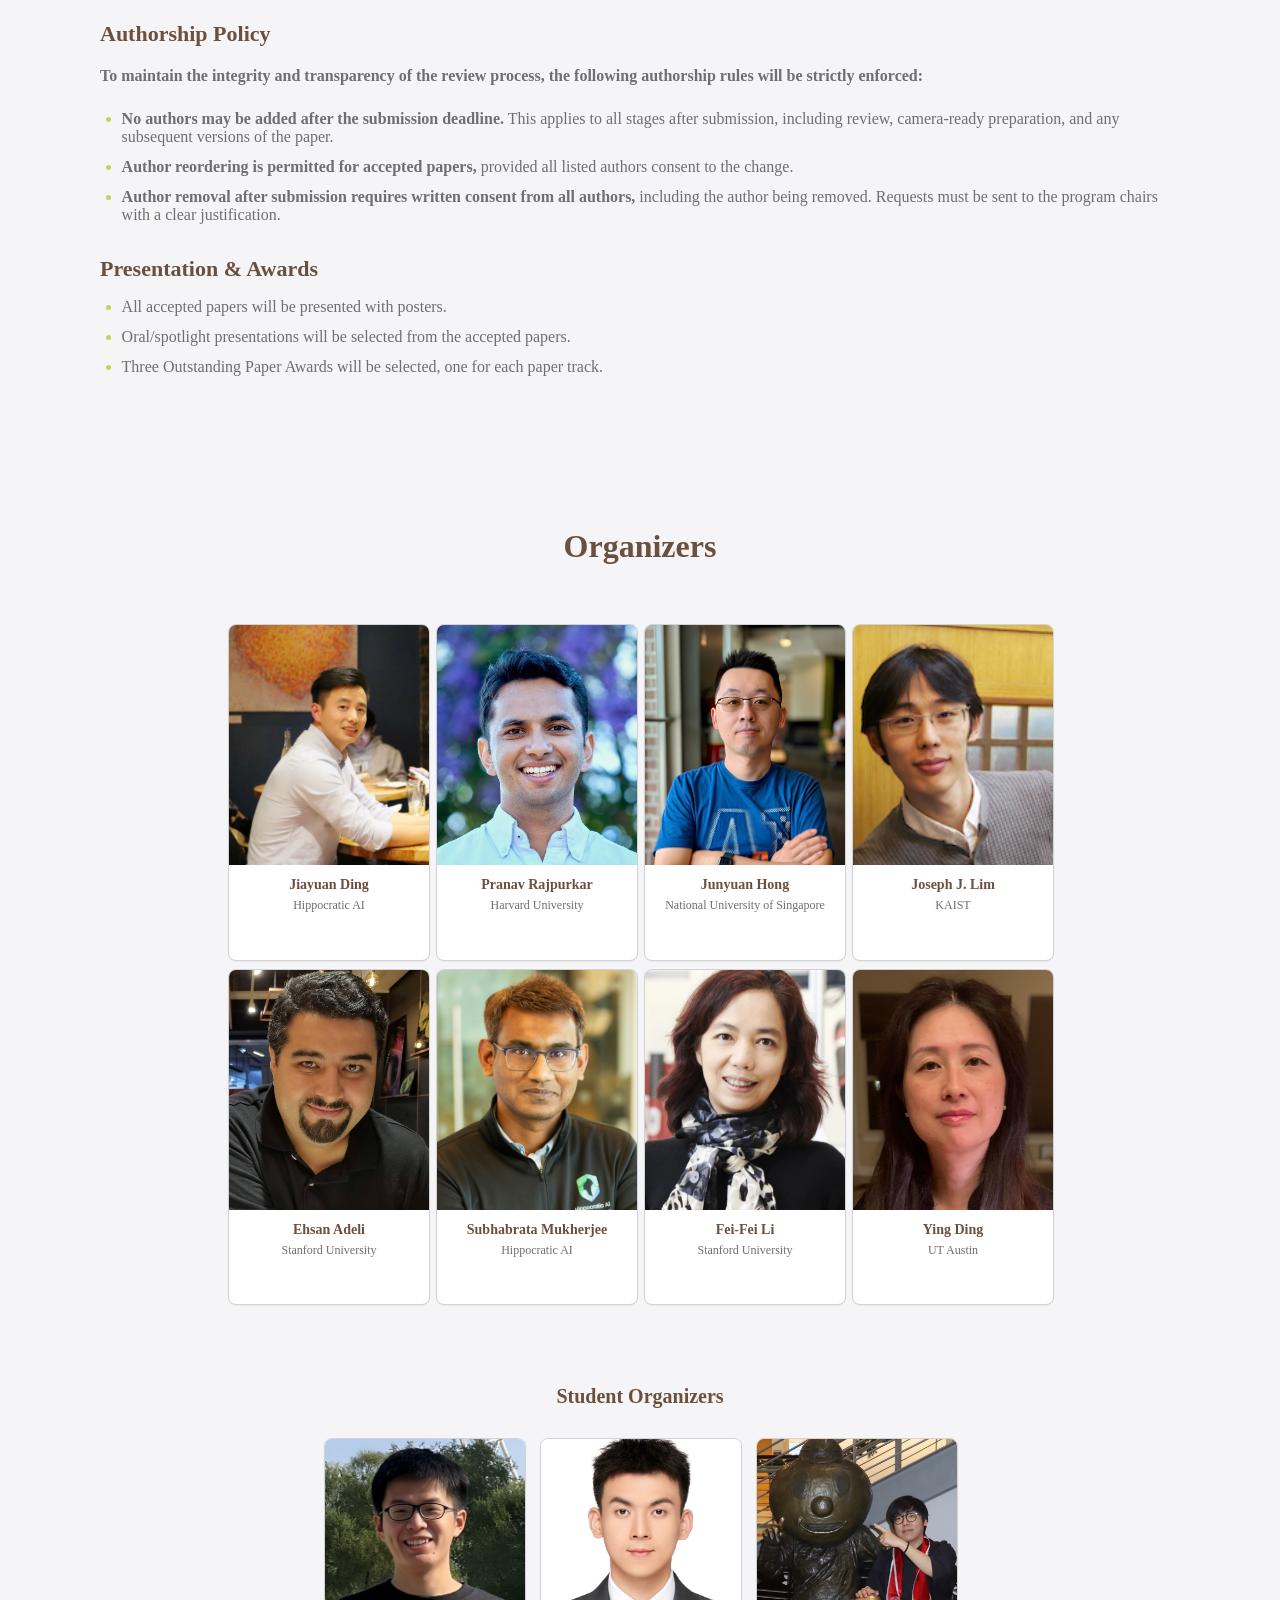
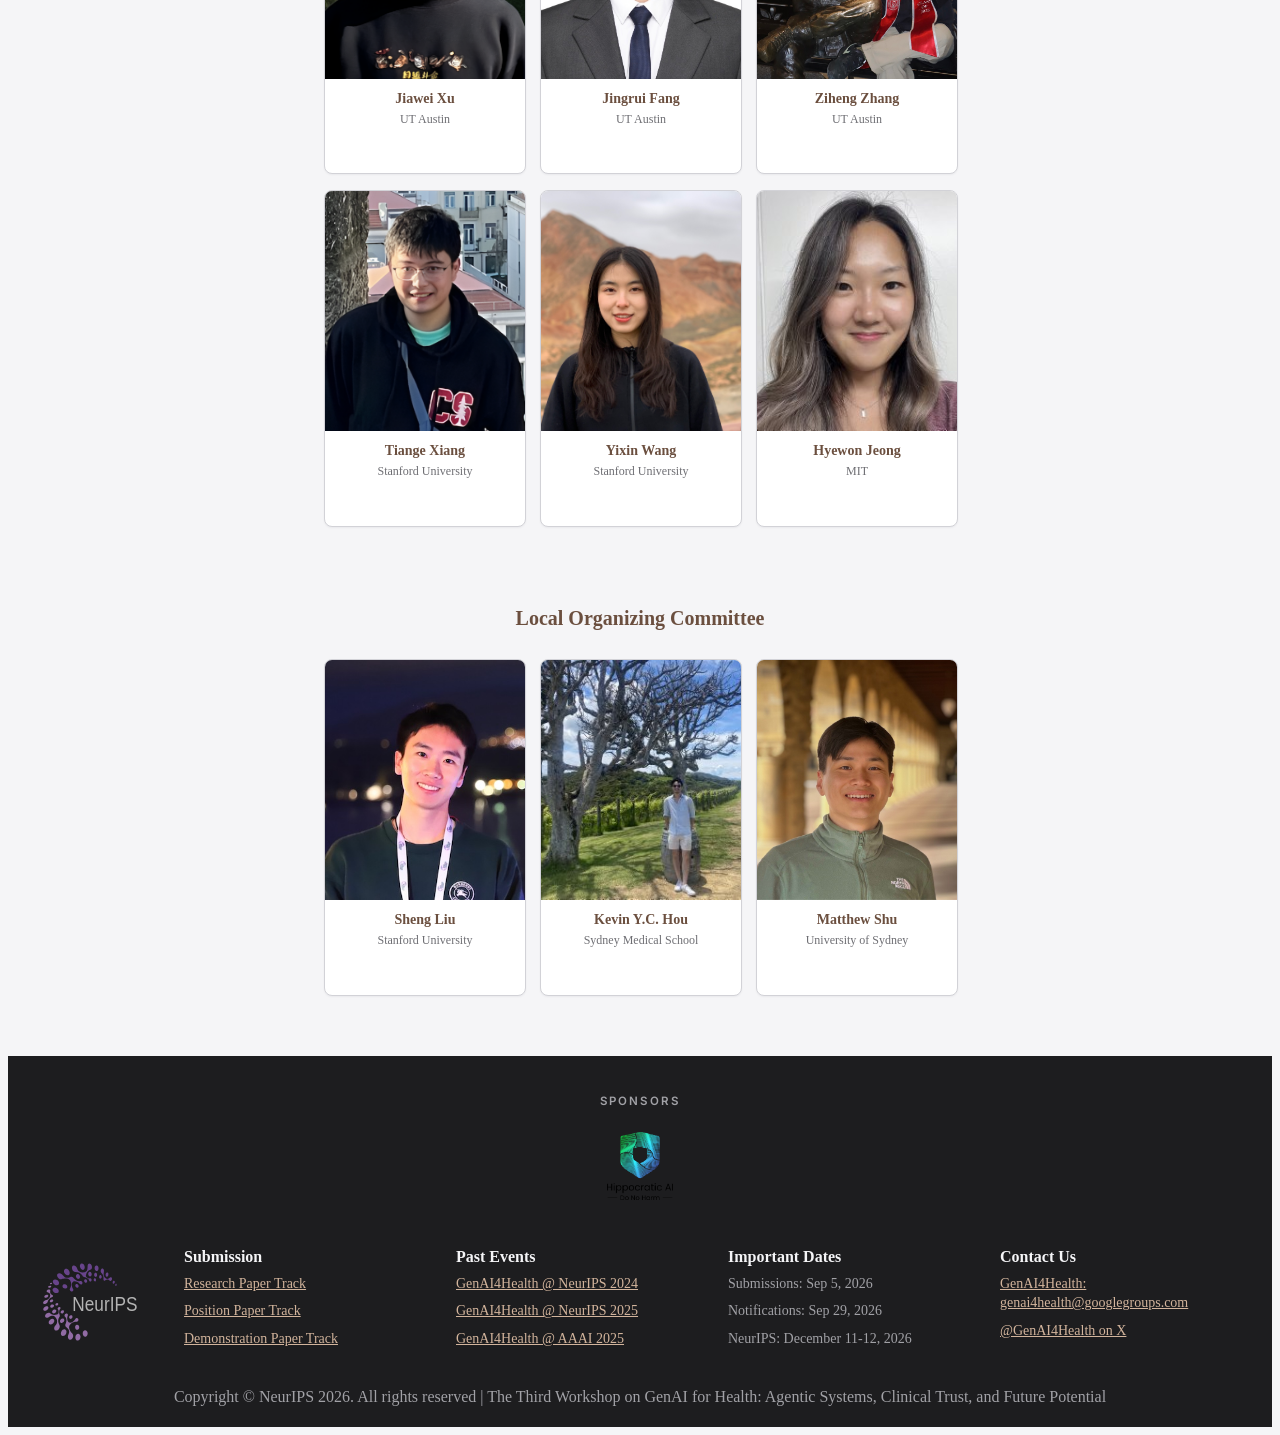
==== commit 5b22a5cc: "Add Hippocratic AI sponsor" ====
--- a/index.html
+++ b/index.html
@@ -9,20 +9,20 @@
   <meta name="description" content="The Third Workshop on GenAI for Health: Agentic Systems, Clinical Trust, and Future Potential at NeurIPS 2026.">
   <!-- Open Graph / Facebook -->
   <meta property="og:type" content="website">
-  <meta property="og:url" content="https://link7808.github.io/website_demo/">
+  <meta property="og:url" content="https://genai4health.github.io/2026-NeurIPS/">
   <meta property="og:title" content="The Third Workshop on GenAI for Health @ NeurIPS 2026">
   <meta property="og:description"
     content="Agentic Systems, Clinical Trust, and Future Potential in Generative AI for Health.">
-  <meta property="og:image" content="public/genai-health-hero.png">
+  <meta property="og:image" content="https://genai4health.github.io/2026-NeurIPS/public/genai-health-hero.png">
   <!-- Twitter -->
   <meta name="twitter:card" content="summary_large_image">
-  <meta name="twitter:url" content="https://link7808.github.io/website_demo/">
+  <meta name="twitter:url" content="https://genai4health.github.io/2026-NeurIPS/">
   <meta name="twitter:title" content="The Third Workshop on GenAI for Health @ NeurIPS 2026">
   <meta name="twitter:description"
     content="Agentic Systems, Clinical Trust, and Future Potential in Generative AI for Health.">
-  <meta name="twitter:image" content="public/genai-health-hero.png">
+  <meta name="twitter:image" content="https://genai4health.github.io/2026-NeurIPS/public/genai-health-hero.png">
   <!-- Canonical -->
-  <link rel="canonical" href="https://link7808.github.io/website_demo/">
+  <link rel="canonical" href="https://genai4health.github.io/2026-NeurIPS/">
   <script>
     (function () {
       const key = 'genai4health-theme';
@@ -305,7 +305,7 @@
       <div class="container genai-section-copy">
         <div class="section-header-component"><div class="section-header-row"><span class="section-header-title">Call for Papers</span><span class="section-header-subtitle">GenAI4Health @ NeurIPS 2026</span></div></div>
         <h3 class="genai-cfp-about">About</h3>
-        <p>Building on two successful editions at <a href="https://genai4health.github.io/2024-NeurIPS/" target="_blank" rel="noopener noreferrer">NeurIPS 2024</a> and <a href="https://genai4health.github.io/" target="_blank" rel="noopener noreferrer">NeurIPS 2025</a>, the third GenAI4Health workshop convenes machine learning researchers, healthcare professionals, policy experts, and clinical practitioners to advance capable, safe, equitable, and trusted generative AI for health. This year, we additionally introduce a forward-looking track on next-generation human-AI interaction - spanning ambient, conversational, and embodied systems for care.</p>
+        <p>Building on two successful editions at <a href="https://genai4health.github.io/2024-NeurIPS/" target="_blank" rel="noopener noreferrer">NeurIPS 2024</a> and <a href="https://genai4health.github.io/2025-NeurIPS/" target="_blank" rel="noopener noreferrer">NeurIPS 2025</a>, the third GenAI4Health workshop convenes machine learning researchers, healthcare professionals, policy experts, and clinical practitioners to advance capable, safe, equitable, and trusted generative AI for health. This year, we additionally introduce a forward-looking track on next-generation human-AI interaction - spanning ambient, conversational, and embodied systems for care.</p>
         <p>Sydney, Australia. December 11-12, 2026.</p>
         <h3>Topics of Interest</h3>
         <p>We invite submissions of original, unpublished work related to Generative AI in healthcare.</p>
@@ -455,13 +455,15 @@
 
   <footer id="sponsors">
     <div class="container">
-      <!-- Sponsors are pending confirmation.
       <div class="footer-sponsors" aria-label="Workshop sponsors">
         <div class="footer-sponsors-title">Sponsors</div>
-        <div class="sponsor-grid genai-sponsor-grid" aria-hidden="true"></div>
-      </div>
-      -->
-      <div class="genai-footer-columns"><div class="genai-footer-neurips-logo"><img src="public/neurips-navbar-logo.svg" alt="NeurIPS"></div><div><strong>Submission</strong><a href="https://openreview.net/group?id=NeurIPS.cc/2026/Workshop/GenAI4Health" target="_blank" rel="noopener noreferrer">Research Paper Track</a><a href="https://openreview.net/group?id=NeurIPS.cc/2026/Workshop/GenAI4Health_Position_Paper_Track" target="_blank" rel="noopener noreferrer">Position Paper Track</a><a href="https://openreview.net/group?id=NeurIPS.cc/2026/Workshop/GenAI4Health_Demonstration_Paper_Track" target="_blank" rel="noopener noreferrer">Demonstration Paper Track</a></div><div><strong>Past Events</strong><a href="https://genai4health.github.io/2024-NeurIPS/" target="_blank" rel="noopener noreferrer">GenAI4Health @ NeurIPS 2024</a><a href="https://genai4health.github.io/" target="_blank" rel="noopener noreferrer">GenAI4Health @ NeurIPS 2025</a><a href="https://sites.google.com/view/genai4health-aaai-2025" target="_blank" rel="noopener noreferrer">GenAI4Health @ AAAI 2025</a></div><div><strong>Important Dates</strong><span>Submissions: Sep 5, 2026</span><span>Notifications: Sep 29, 2026</span><span>NeurIPS: December 11-12, 2026</span></div><div><strong>Contact Us</strong><a href="mailto:genai4health@googlegroups.com">GenAI4Health: genai4health@googlegroups.com</a><a href="https://x.com/GenAI4Health" target="_blank" rel="noopener noreferrer">@GenAI4Health on X</a></div></div>
+        <div class="sponsor-grid genai-sponsor-grid">
+          <a href="https://www.hippocraticai.com/" target="_blank" rel="noopener noreferrer" aria-label="Hippocratic AI">
+            <img src="public/data/images/sponsor/hipp.webp" alt="Hippocratic AI">
+          </a>
+        </div>
+      </div>
+      <div class="genai-footer-columns"><div class="genai-footer-neurips-logo"><img src="public/neurips-navbar-logo.svg" alt="NeurIPS"></div><div><strong>Submission</strong><a href="https://openreview.net/group?id=NeurIPS.cc/2026/Workshop/GenAI4Health" target="_blank" rel="noopener noreferrer">Research Paper Track</a><a href="https://openreview.net/group?id=NeurIPS.cc/2026/Workshop/GenAI4Health_Position_Paper_Track" target="_blank" rel="noopener noreferrer">Position Paper Track</a><a href="https://openreview.net/group?id=NeurIPS.cc/2026/Workshop/GenAI4Health_Demonstration_Paper_Track" target="_blank" rel="noopener noreferrer">Demonstration Paper Track</a></div><div><strong>Past Events</strong><a href="https://genai4health.github.io/2024-NeurIPS/" target="_blank" rel="noopener noreferrer">GenAI4Health @ NeurIPS 2024</a><a href="https://genai4health.github.io/2025-NeurIPS/" target="_blank" rel="noopener noreferrer">GenAI4Health @ NeurIPS 2025</a><a href="https://sites.google.com/view/genai4health-aaai-2025" target="_blank" rel="noopener noreferrer">GenAI4Health @ AAAI 2025</a></div><div><strong>Important Dates</strong><span>Submissions: Sep 5, 2026</span><span>Notifications: Sep 29, 2026</span><span>NeurIPS: December 11-12, 2026</span></div><div><strong>Contact Us</strong><a href="mailto:genai4health@googlegroups.com">GenAI4Health: genai4health@googlegroups.com</a><a href="https://x.com/GenAI4Health" target="_blank" rel="noopener noreferrer">@GenAI4Health on X</a></div></div>
       <p class="footer-text">Copyright &copy; NeurIPS 2026. All rights reserved | The Third Workshop on GenAI for Health: Agentic Systems, Clinical Trust, and Future Potential</p>
     </div>
   </footer>
--- a/styles/css/main.css
+++ b/styles/css/main.css
@@ -1638,6 +1638,12 @@
   padding: 0;
 }
 
+.footer-sponsors .genai-sponsor-grid {
+  grid-template-columns: repeat(auto-fit, minmax(140px, 180px));
+  justify-content: center;
+  width: min(100%, 520px);
+}
+
 .footer-sponsors .sponsor-logo {
   min-height: 34px;
   opacity: 0.9;
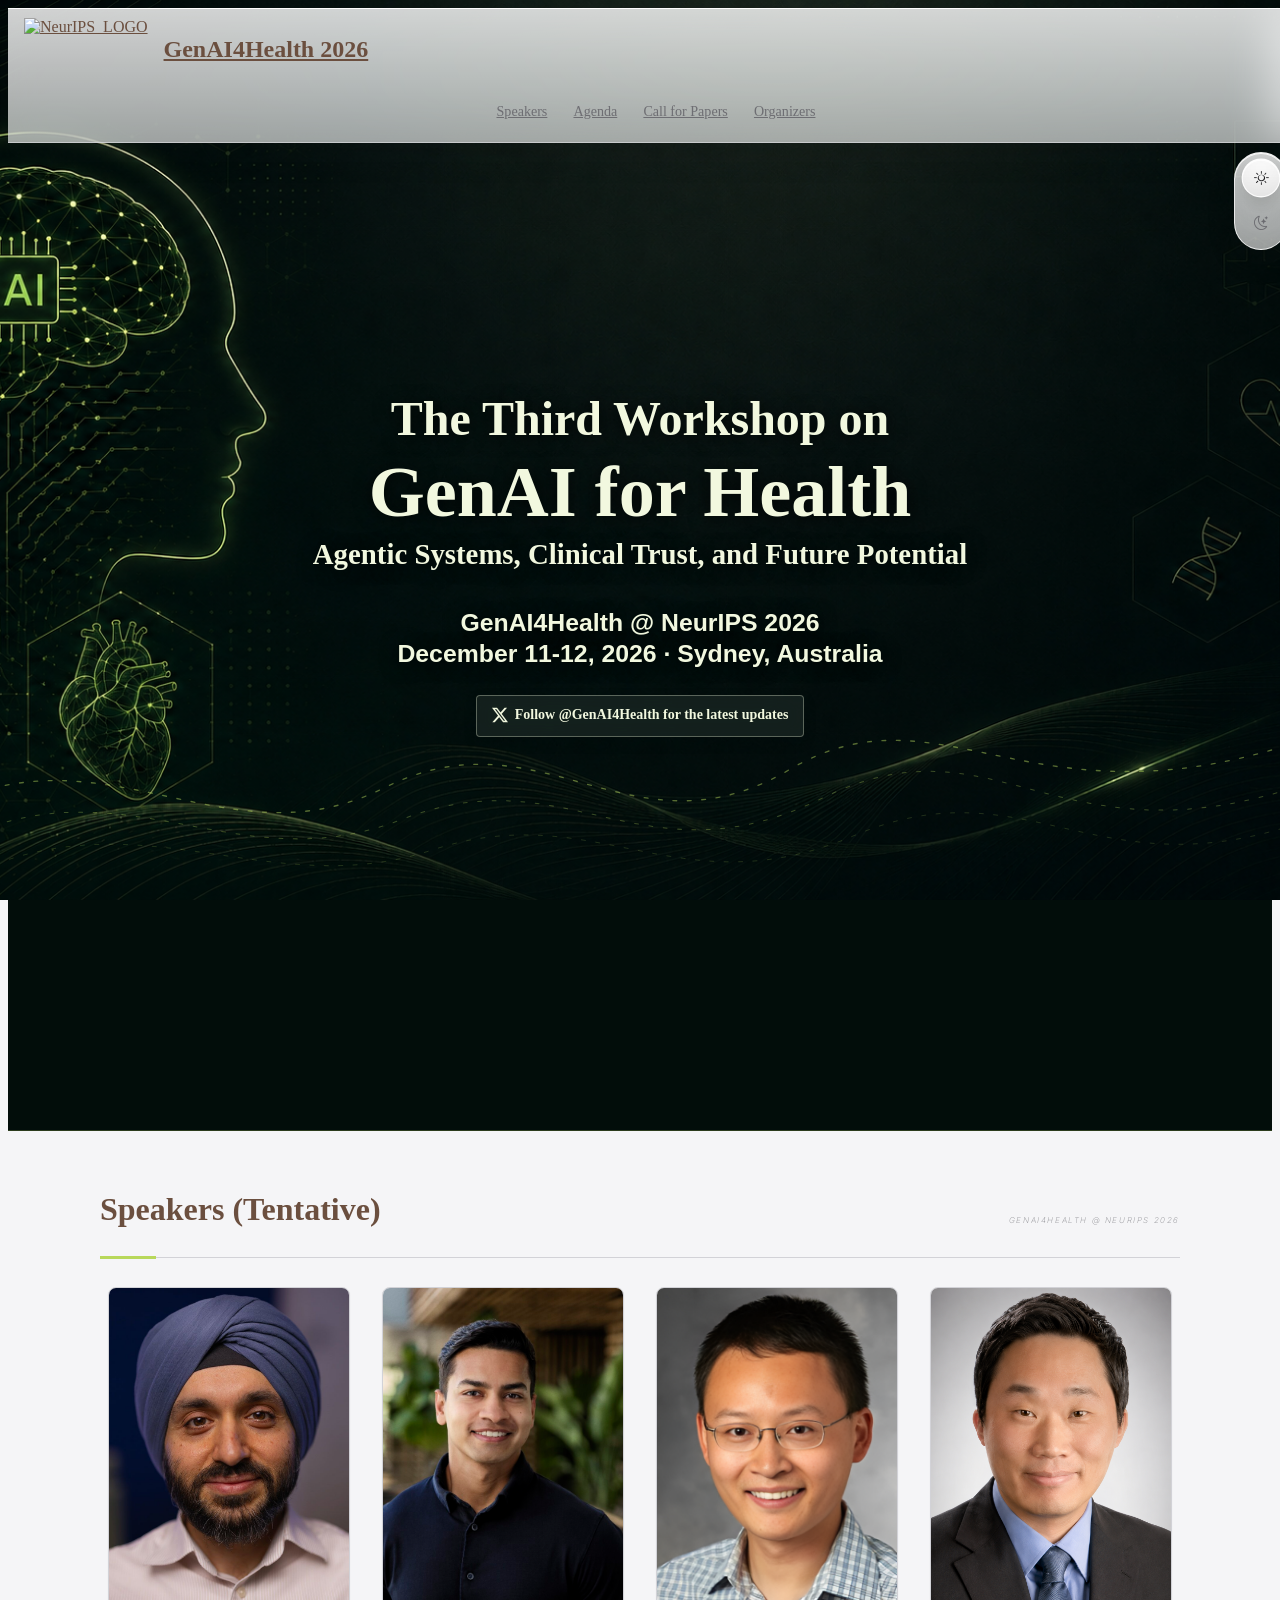
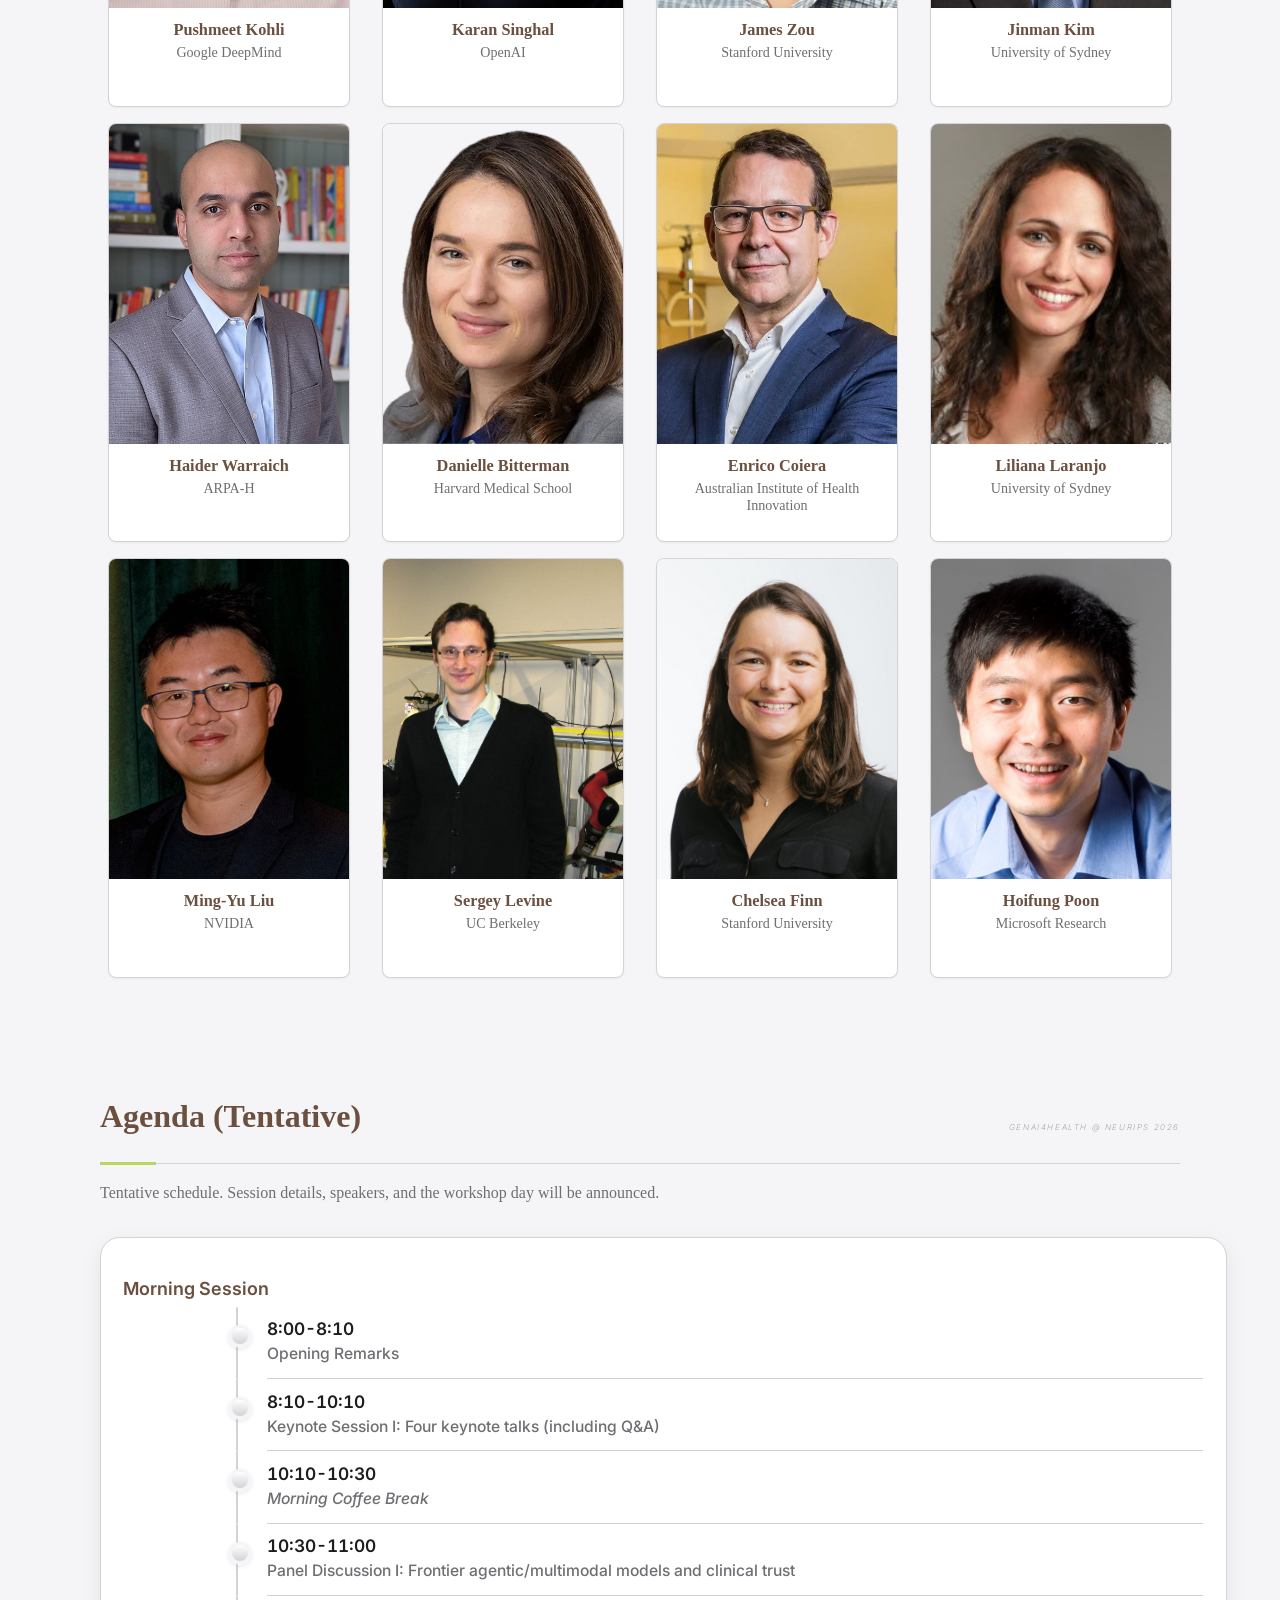
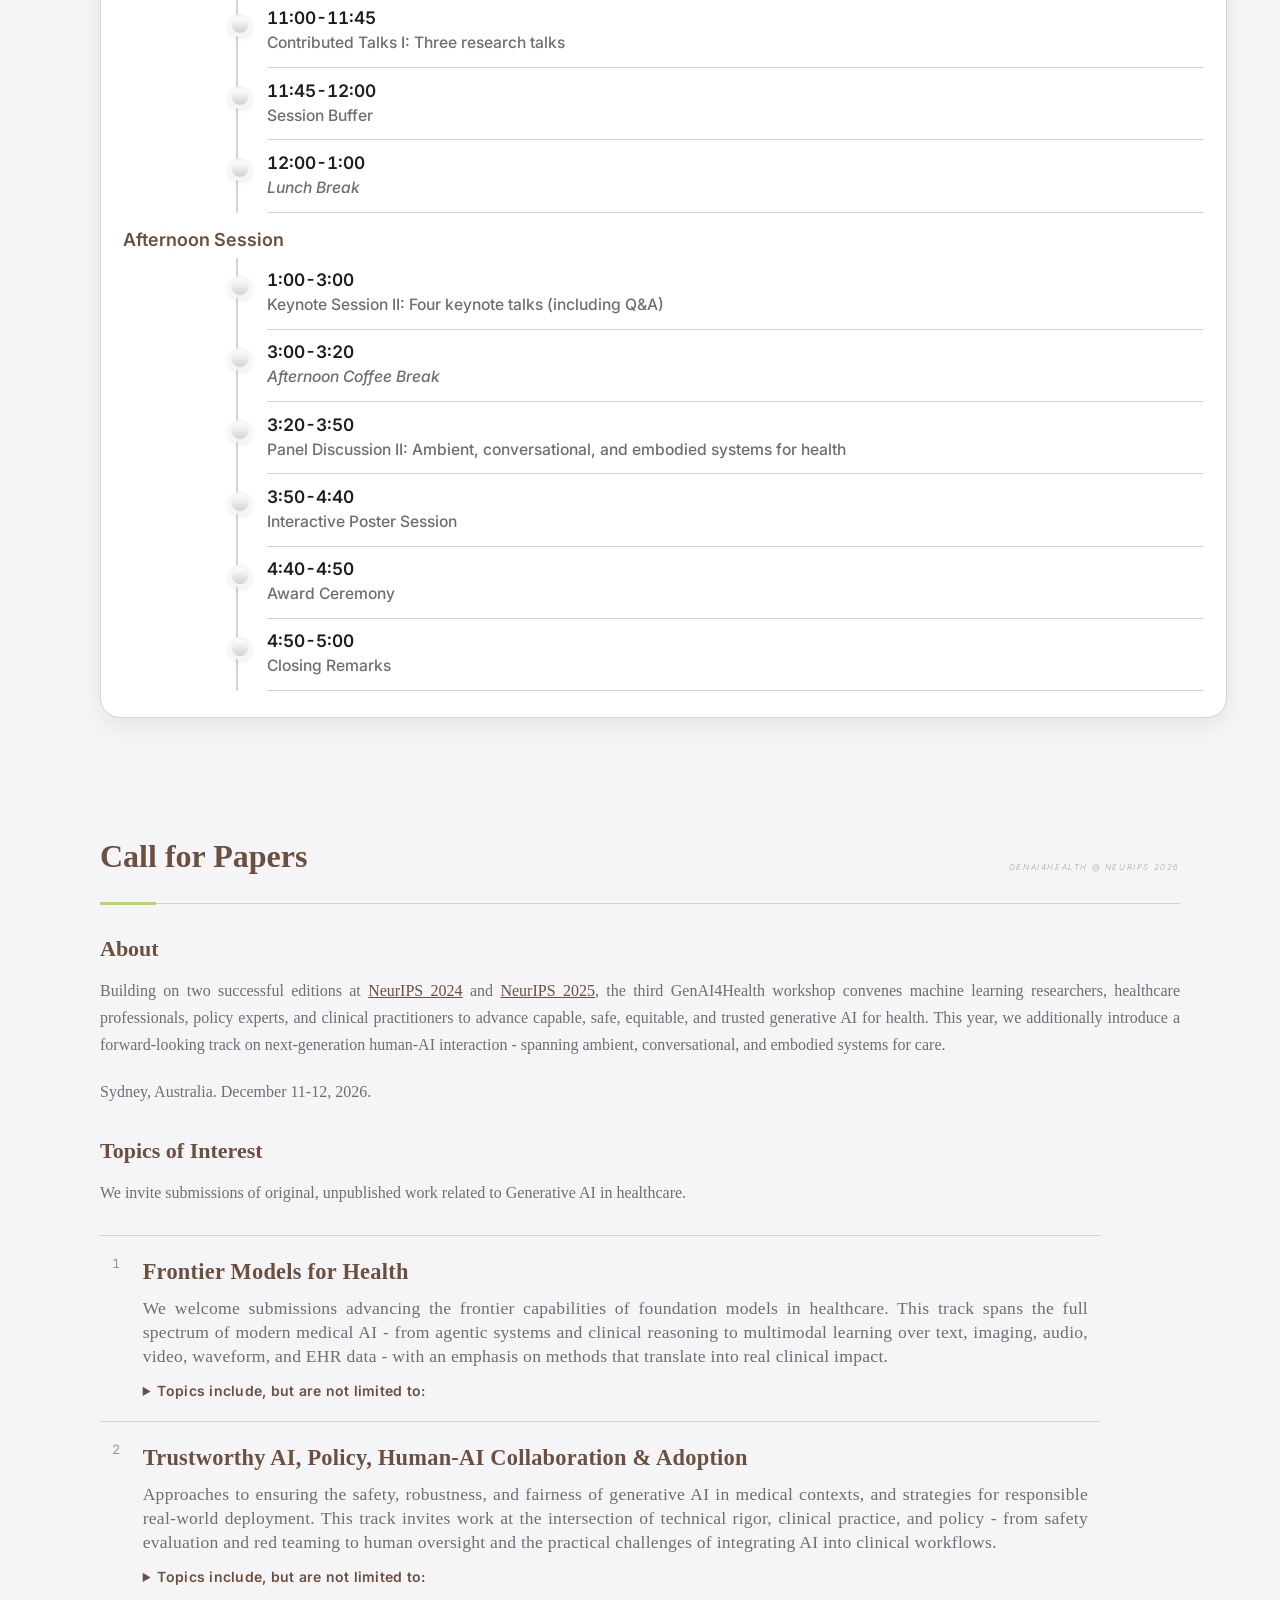
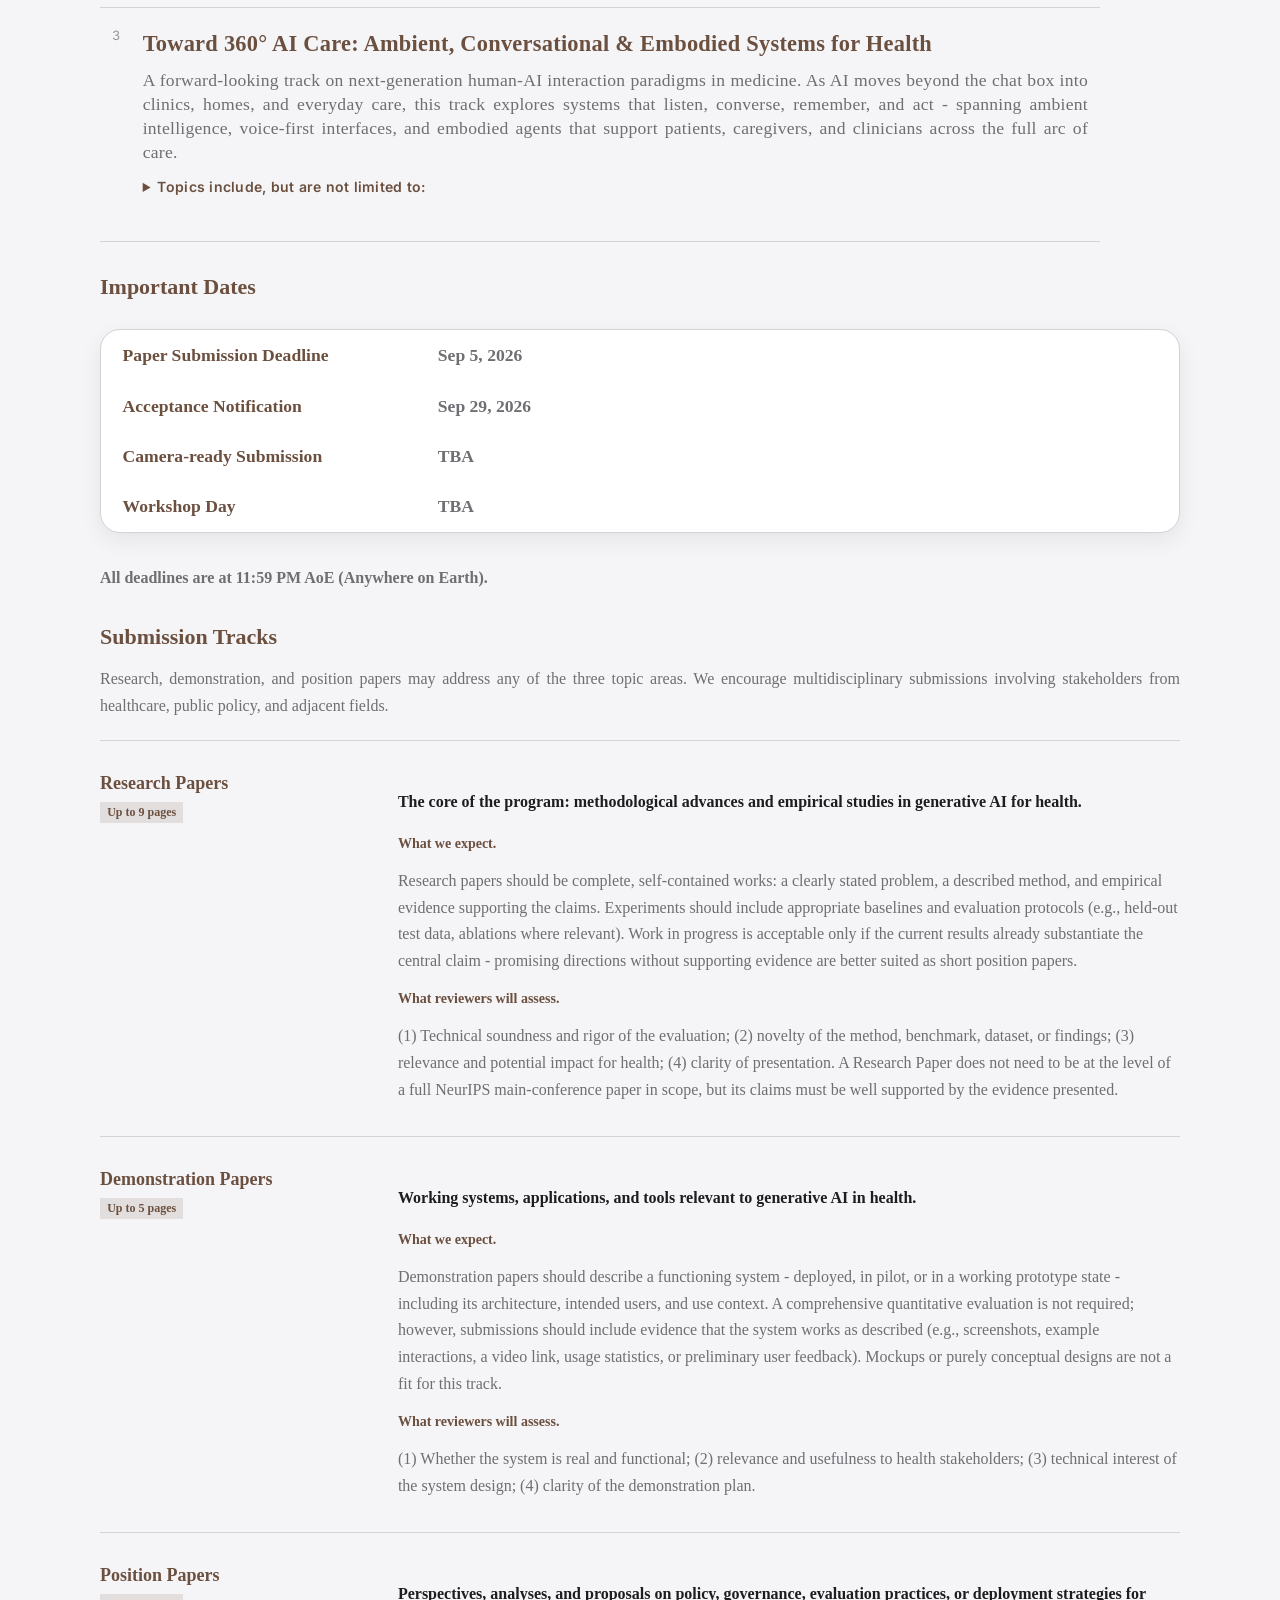
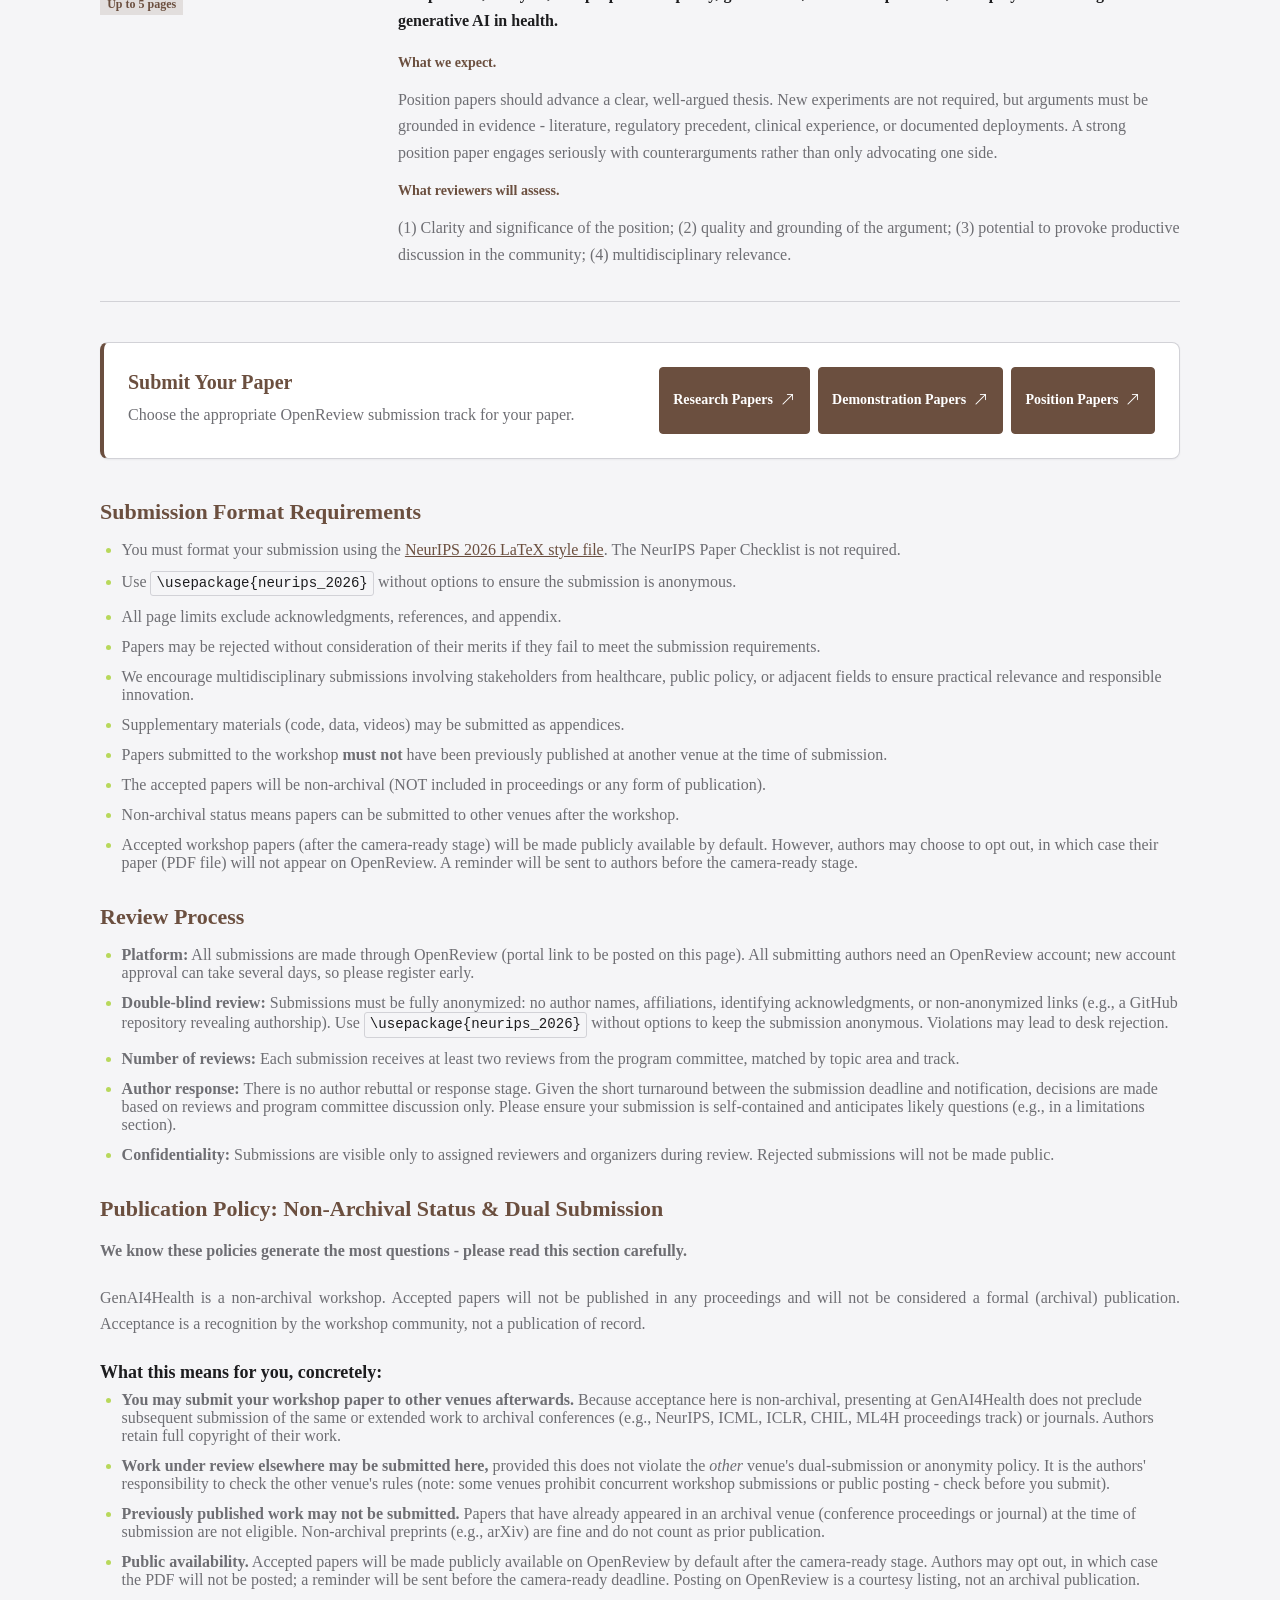
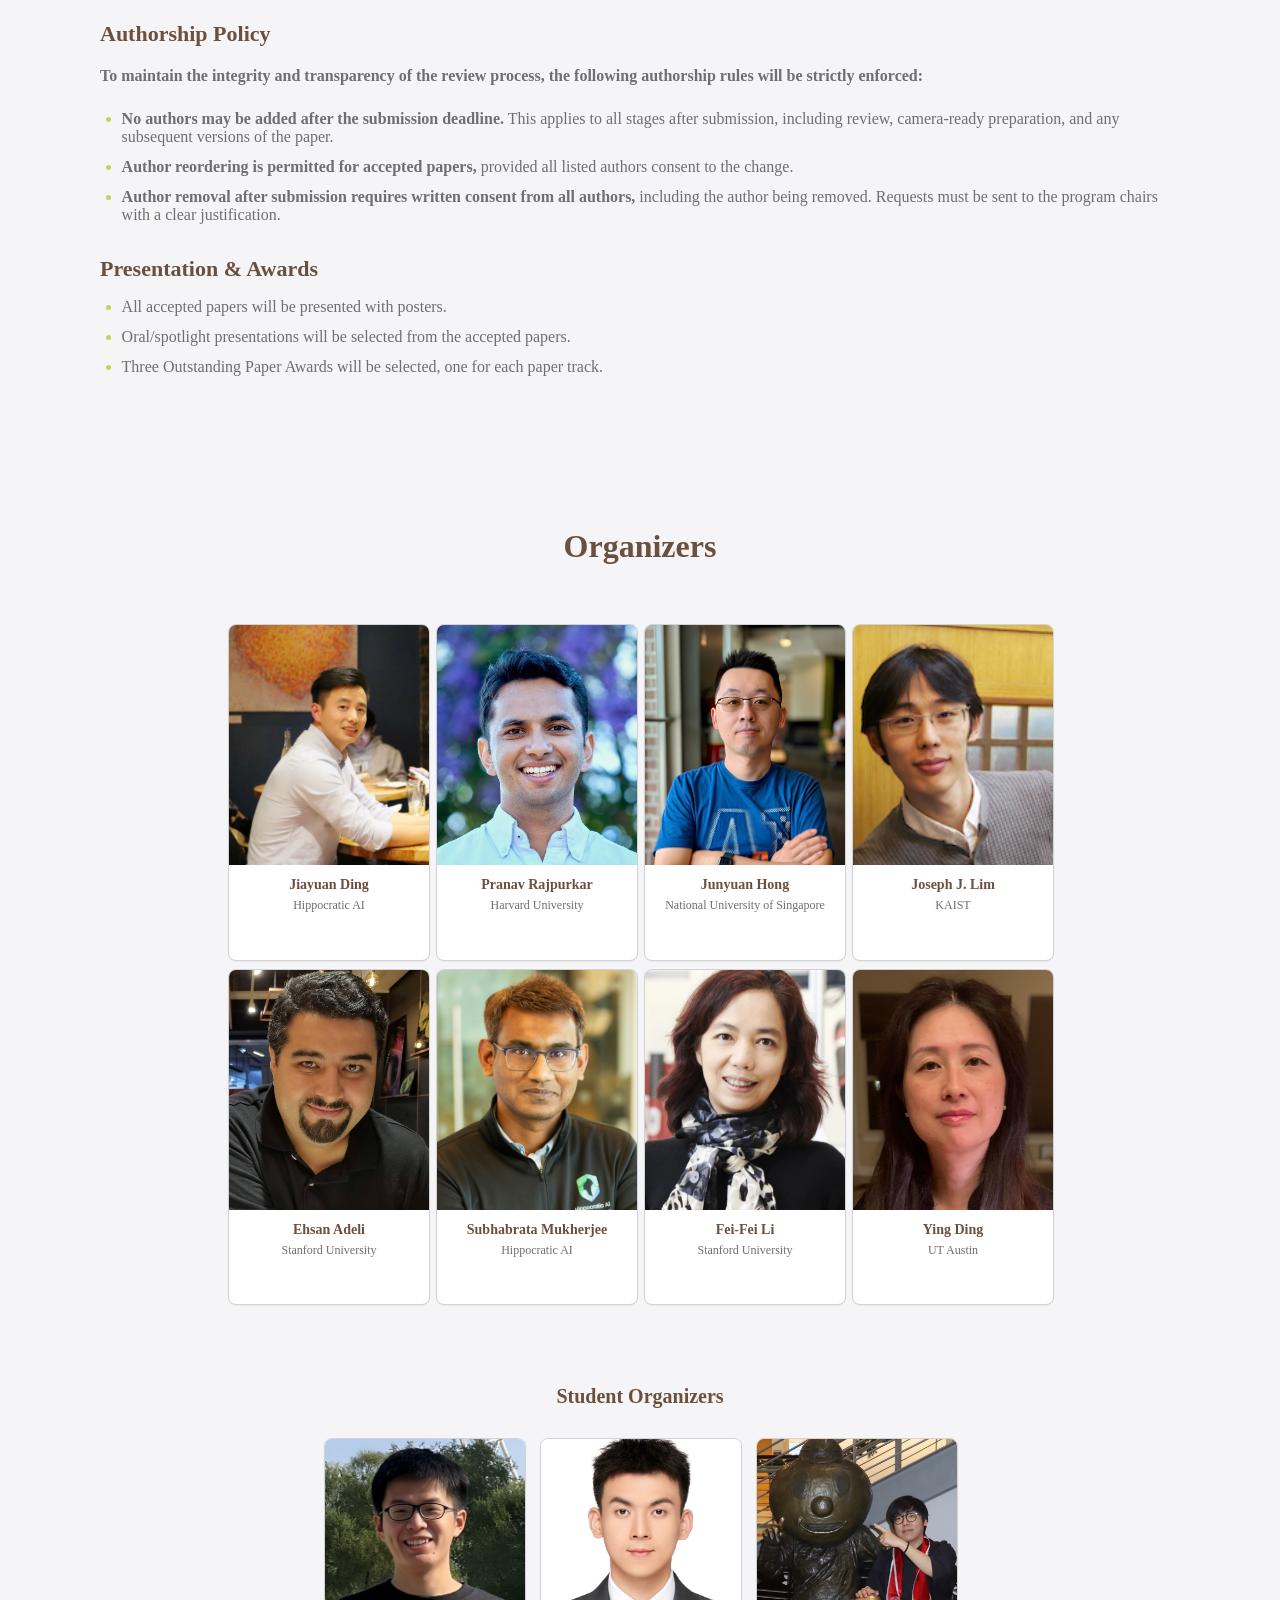
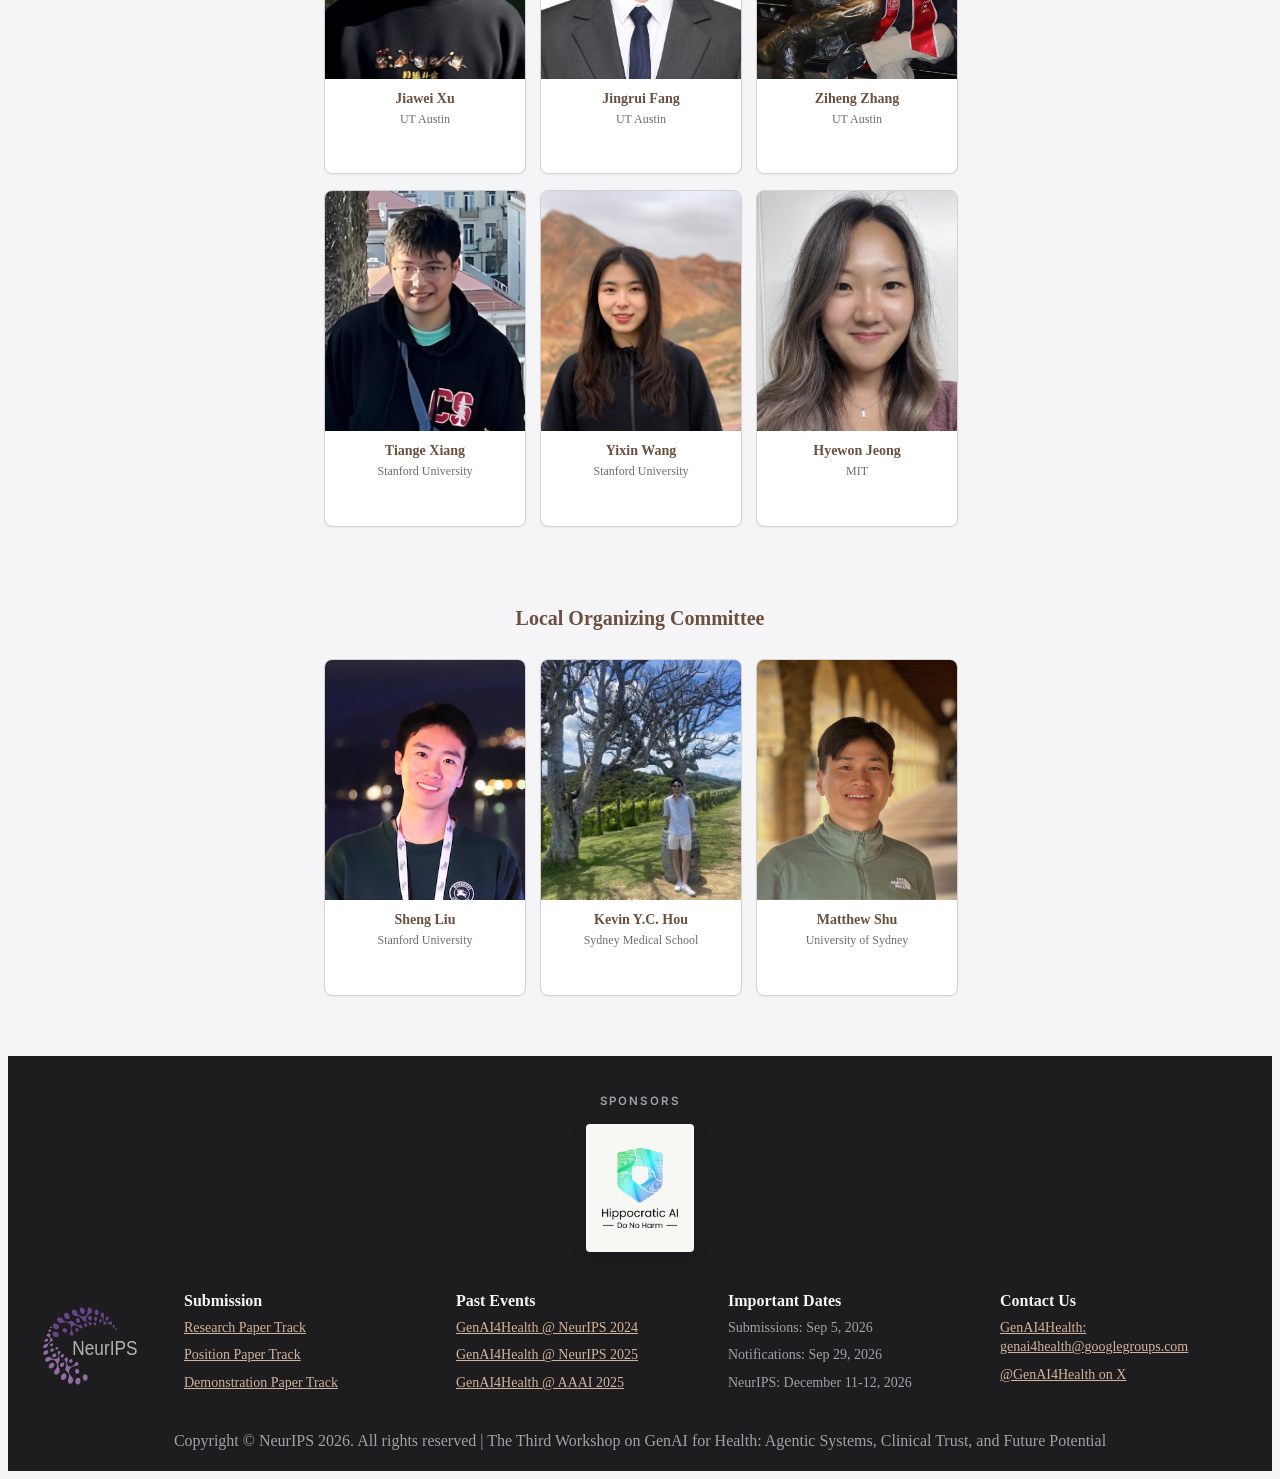
==== commit 45594f9d: "Mark agenda and speakers as tentative" ====
--- a/index.html
+++ b/index.html
@@ -231,7 +231,7 @@
     <!-- Speakers Section -->
     <section id="speakers" class="fade-in">
       <div class="container">
-        <div class="section-header-component"><div class="section-header-row"><span class="section-header-title">Speakers</span><span class="section-header-subtitle">GenAI4Health @ NeurIPS 2026</span></div></div>
+        <div class="section-header-component"><div class="section-header-row"><span class="section-header-title">Speakers (Tentative)</span><span class="section-header-subtitle">GenAI4Health @ NeurIPS 2026</span></div></div>
         <div class="organizers-grid genai-people-grid"><a href="https://research.google/people/105667/" class="organizer-card genai-speaker-card"><img src="public/data/images/speakers/pushmeet-kohli.jpg" alt="Pushmeet Kohli" class="organizer-photo"><span class="genai-profile-overlay" aria-hidden="true"><i class="bi bi-arrow-right"></i></span><div class="organizer-info"><div class="organizer-name">Pushmeet Kohli</div><div class="organizer-org">Google DeepMind</div></div></a><a href="https://www.karansinghal.com/" class="organizer-card genai-speaker-card"><img src="public/data/images/speakers/karan-singhal.jpeg" alt="Karan Singhal" class="organizer-photo"><span class="genai-profile-overlay" aria-hidden="true"><i class="bi bi-arrow-right"></i></span><div class="organizer-info"><div class="organizer-name">Karan Singhal</div><div class="organizer-org">OpenAI</div></div></a><a href="https://www.james-zou.com/" class="organizer-card genai-speaker-card"><img src="public/data/images/speakers/zou.jpg" alt="James Zou" class="organizer-photo"><span class="genai-profile-overlay" aria-hidden="true"><i class="bi bi-arrow-right"></i></span><div class="organizer-info"><div class="organizer-name">James Zou</div><div class="organizer-org">Stanford University</div></div></a><a href="https://profiles.sydney.edu.au/jinman.kim" class="organizer-card genai-speaker-card"><img src="public/data/images/speakers/jinman-kim.png" alt="Jinman Kim" class="organizer-photo"><span class="genai-profile-overlay" aria-hidden="true"><i class="bi bi-arrow-right"></i></span><div class="organizer-info"><div class="organizer-name">Jinman Kim</div><div class="organizer-org">University of Sydney</div></div></a><a href="https://www.linkedin.com/in/haiderwarraich/" class="organizer-card genai-speaker-card"><img src="public/data/images/speakers/Haider_WarraichMD.jpg" alt="Haider Warraich" class="organizer-photo"><span class="genai-profile-overlay" aria-hidden="true"><i class="bi bi-arrow-right"></i></span><div class="organizer-info"><div class="organizer-name">Haider Warraich</div><div class="organizer-org">ARPA-H</div></div></a><a href="https://www.bittermanlab.org/" class="organizer-card genai-speaker-card"><img src="public/data/images/speakers/danielle-bitterman.webp" alt="Danielle Bitterman" class="organizer-photo"><span class="genai-profile-overlay" aria-hidden="true"><i class="bi bi-arrow-right"></i></span><div class="organizer-info"><div class="organizer-name">Danielle Bitterman</div><div class="organizer-org">Harvard Medical School</div></div></a><a href="https://researchers.mq.edu.au/en/persons/enrico-coiera/" class="organizer-card genai-speaker-card"><img src="public/data/images/speakers/enrico-coiera.jpeg" alt="Enrico Coiera" class="organizer-photo"><span class="genai-profile-overlay" aria-hidden="true"><i class="bi bi-arrow-right"></i></span><div class="organizer-info"><div class="organizer-name">Enrico Coiera</div><div class="organizer-org">Australian Institute of Health Innovation</div></div></a><a href="https://profiles.sydney.edu.au/liliana.laranjo" class="organizer-card genai-speaker-card"><img src="public/data/images/speakers/liliana-laranjo.jpeg" alt="Liliana Laranjo" class="organizer-photo"><span class="genai-profile-overlay" aria-hidden="true"><i class="bi bi-arrow-right"></i></span><div class="organizer-info"><div class="organizer-name">Liliana Laranjo</div><div class="organizer-org">University of Sydney</div></div></a><a href="https://mingyuliu.net/" class="organizer-card genai-speaker-card"><img src="public/data/images/speakers/ming-yu-liu.jpg" alt="Ming-Yu Liu" class="organizer-photo"><span class="genai-profile-overlay" aria-hidden="true"><i class="bi bi-arrow-right"></i></span><div class="organizer-info"><div class="organizer-name">Ming-Yu Liu</div><div class="organizer-org">NVIDIA</div></div></a><a href="https://people.eecs.berkeley.edu/~svlevine/" class="organizer-card genai-speaker-card"><img src="public/data/images/speakers/sergey-levine.png" alt="Sergey Levine" class="organizer-photo"><span class="genai-profile-overlay" aria-hidden="true"><i class="bi bi-arrow-right"></i></span><div class="organizer-info"><div class="organizer-name">Sergey Levine</div><div class="organizer-org">UC Berkeley</div></div></a><a href="https://robotics.stanford.edu/~cbfinn/" class="organizer-card genai-speaker-card"><img src="public/data/images/speakers/chelsea-finn.jpg" alt="Chelsea Finn" class="organizer-photo"><span class="genai-profile-overlay" aria-hidden="true"><i class="bi bi-arrow-right"></i></span><div class="organizer-info"><div class="organizer-name">Chelsea Finn</div><div class="organizer-org">Stanford University</div></div></a><a href="https://www.microsoft.com/en-us/research/people/hoifung/" class="organizer-card genai-speaker-card"><img src="public/data/images/speakers/hoifung-poon.jpg" alt="Hoifung Poon" class="organizer-photo"><span class="genai-profile-overlay" aria-hidden="true"><i class="bi bi-arrow-right"></i></span><div class="organizer-info"><div class="organizer-name">Hoifung Poon</div><div class="organizer-org">Microsoft Research</div></div></a></div>
       </div>
     </section>
@@ -239,7 +239,7 @@
     <!-- Agenda Section -->
     <section id="schedule" class="schedule fade-in">
       <div class="container">
-        <div class="section-header-component"><div class="section-header-row"><span class="section-header-title">Agenda</span><span class="section-header-subtitle">GENAI4HEALTH @ NEURIPS 2026</span></div></div>
+        <div class="section-header-component"><div class="section-header-row"><span class="section-header-title">Agenda (Tentative)</span><span class="section-header-subtitle">GENAI4HEALTH @ NEURIPS 2026</span></div></div>
         <p class="genai-section-copy">Tentative schedule. Session details, speakers, and the workshop day will be announced.</p>
         <div class="schedule-timeline genai-agenda-timeline">
           <div class="genai-agenda-heading">Morning Session</div>
--- a/styles/css/main.css
+++ b/styles/css/main.css
@@ -1644,6 +1644,18 @@
   width: min(100%, 520px);
 }
 
+.footer-sponsors .genai-sponsor-grid a {
+  min-height: 104px;
+  padding: var(--space-3) var(--space-4);
+  border-radius: 4px;
+  background: #f7f8f4;
+  box-shadow: 0 5px 14px rgba(0, 0, 0, 0.16);
+}
+
+.footer-sponsors .genai-sponsor-grid img {
+  max-height: 80px;
+}
+
 .footer-sponsors .sponsor-logo {
   min-height: 34px;
   opacity: 0.9;
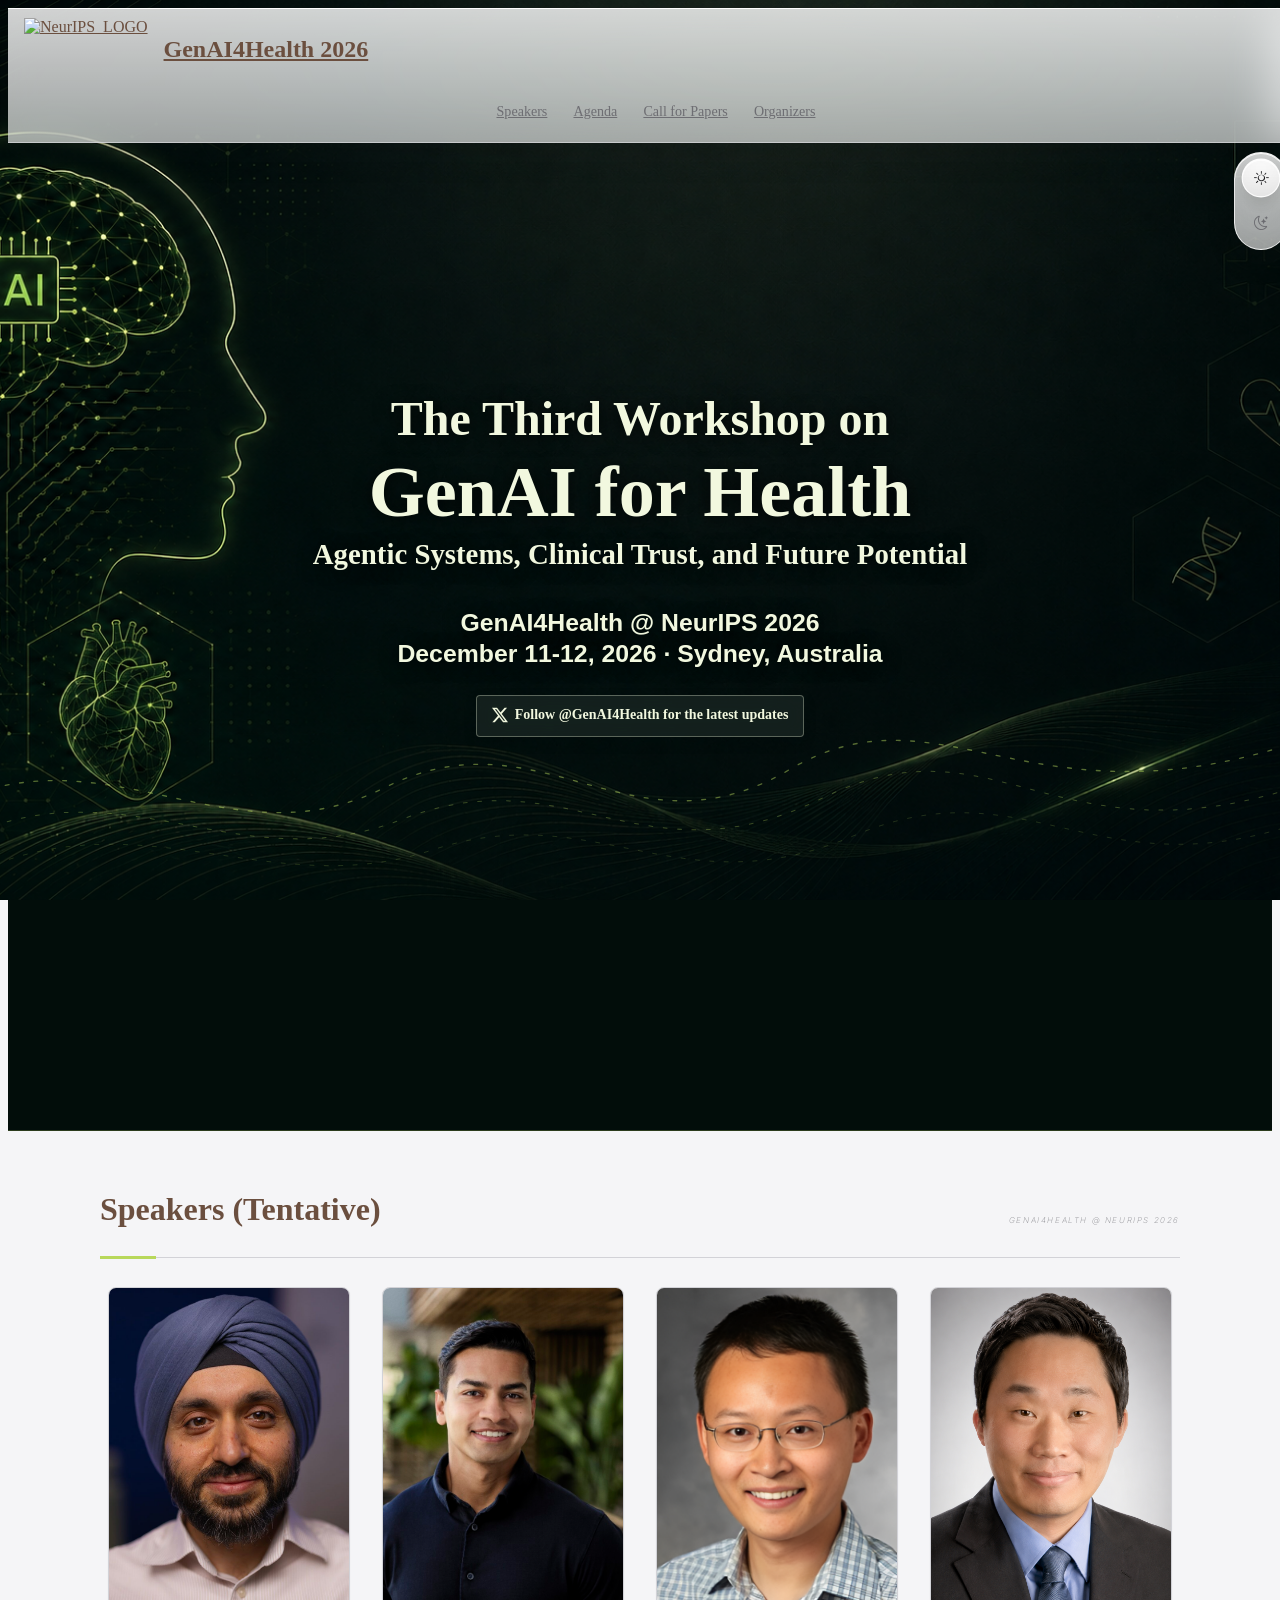
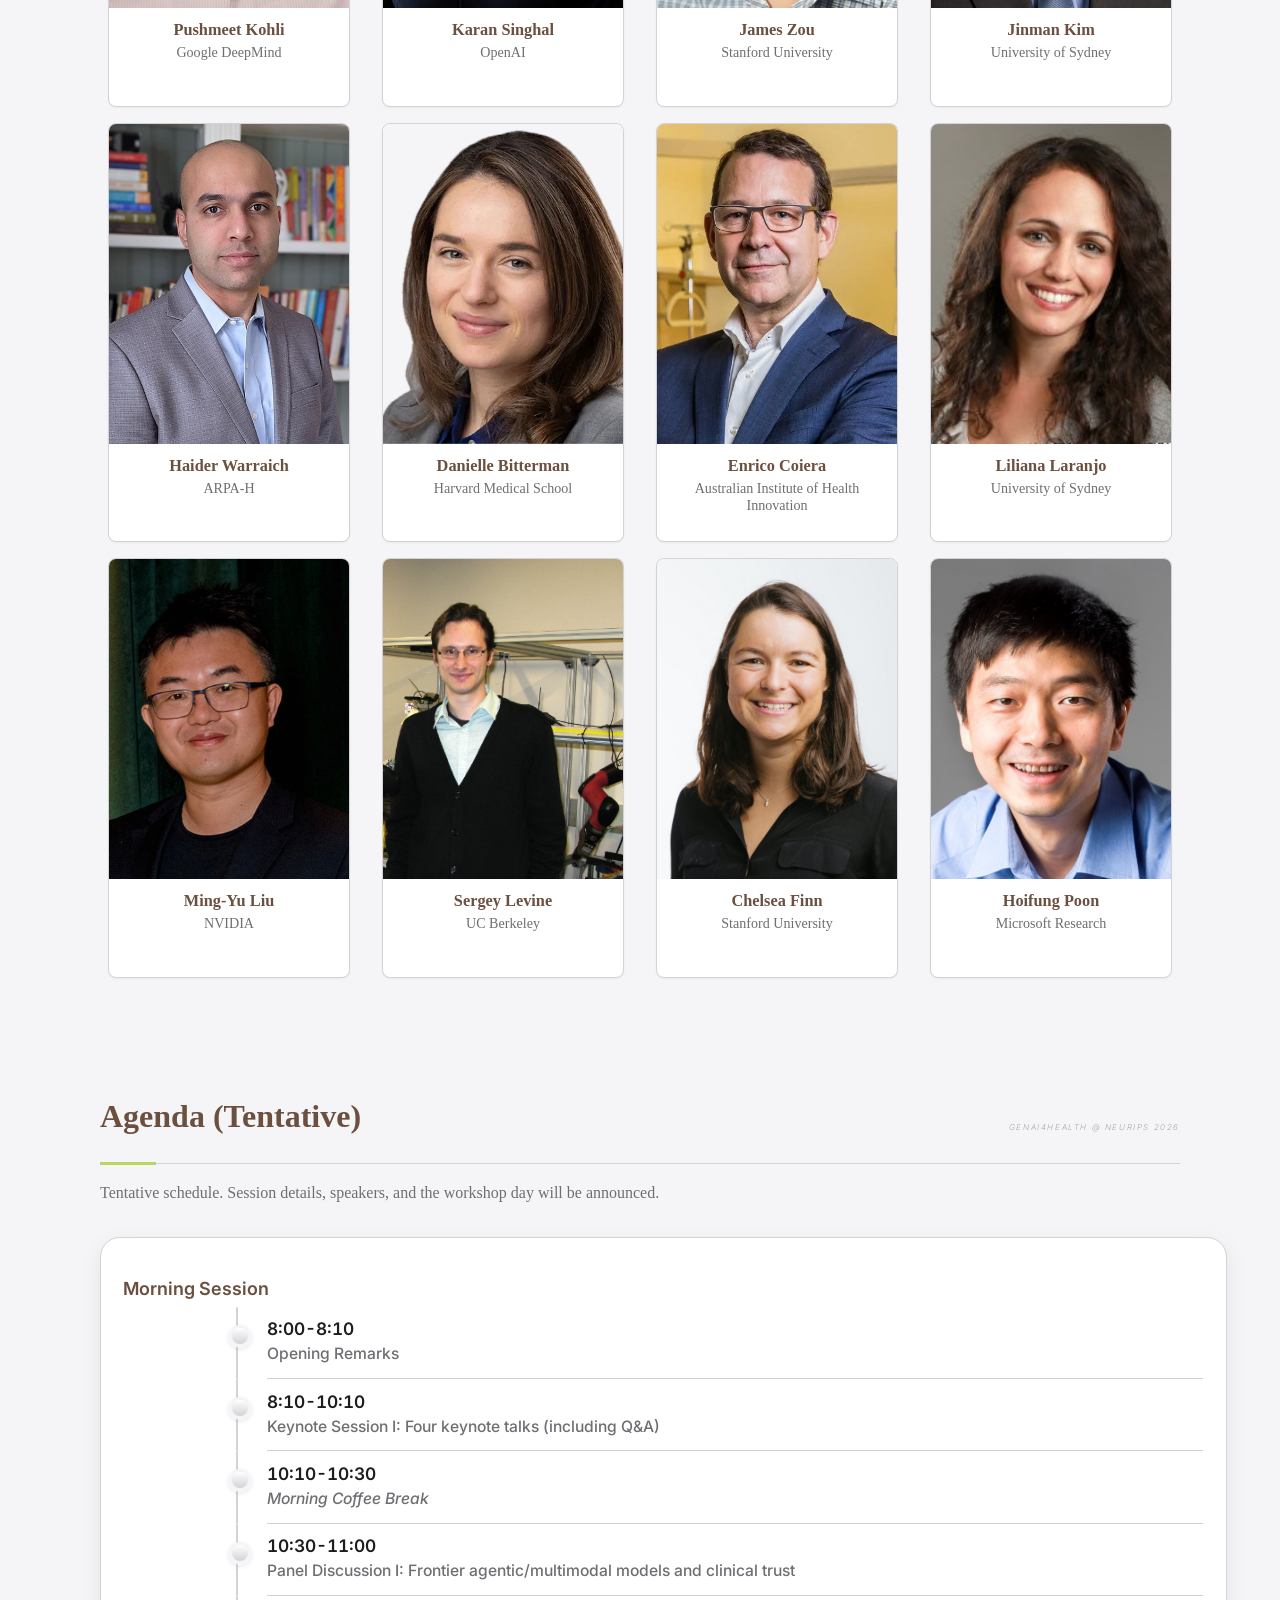
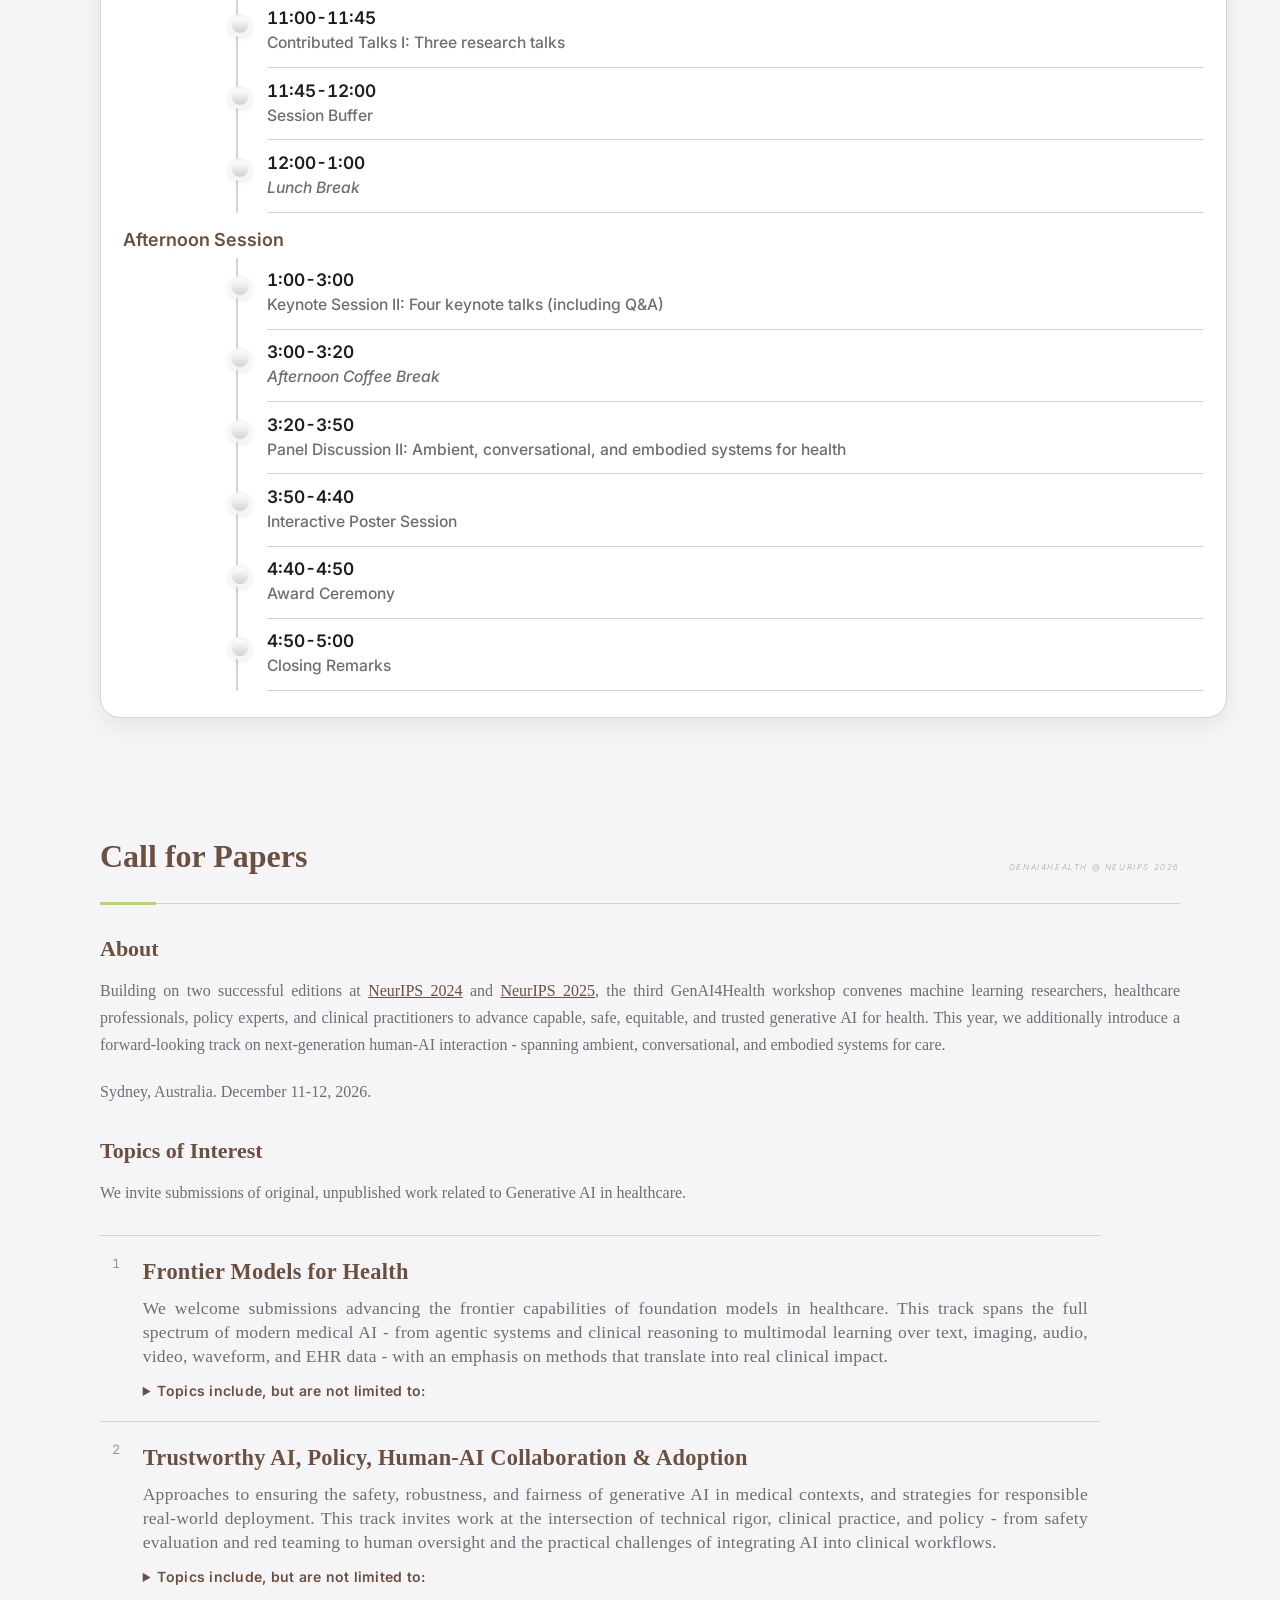
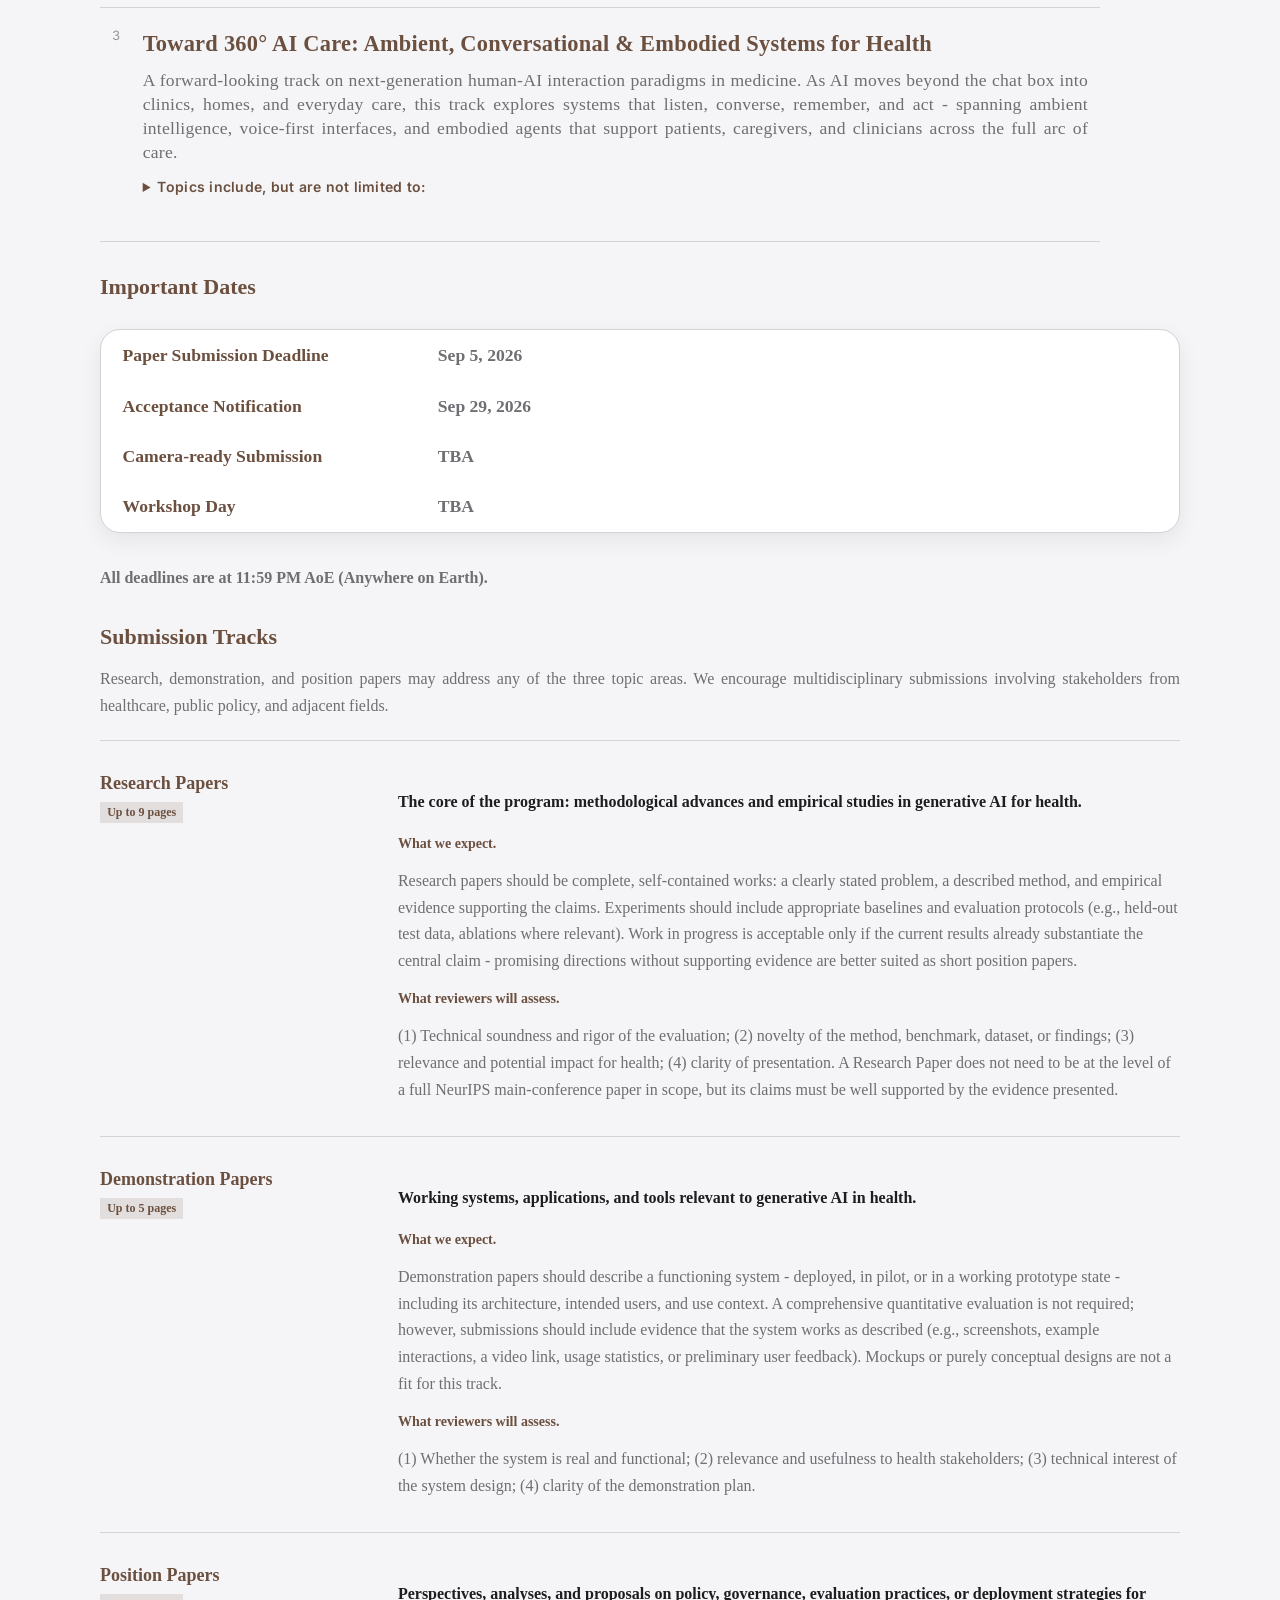
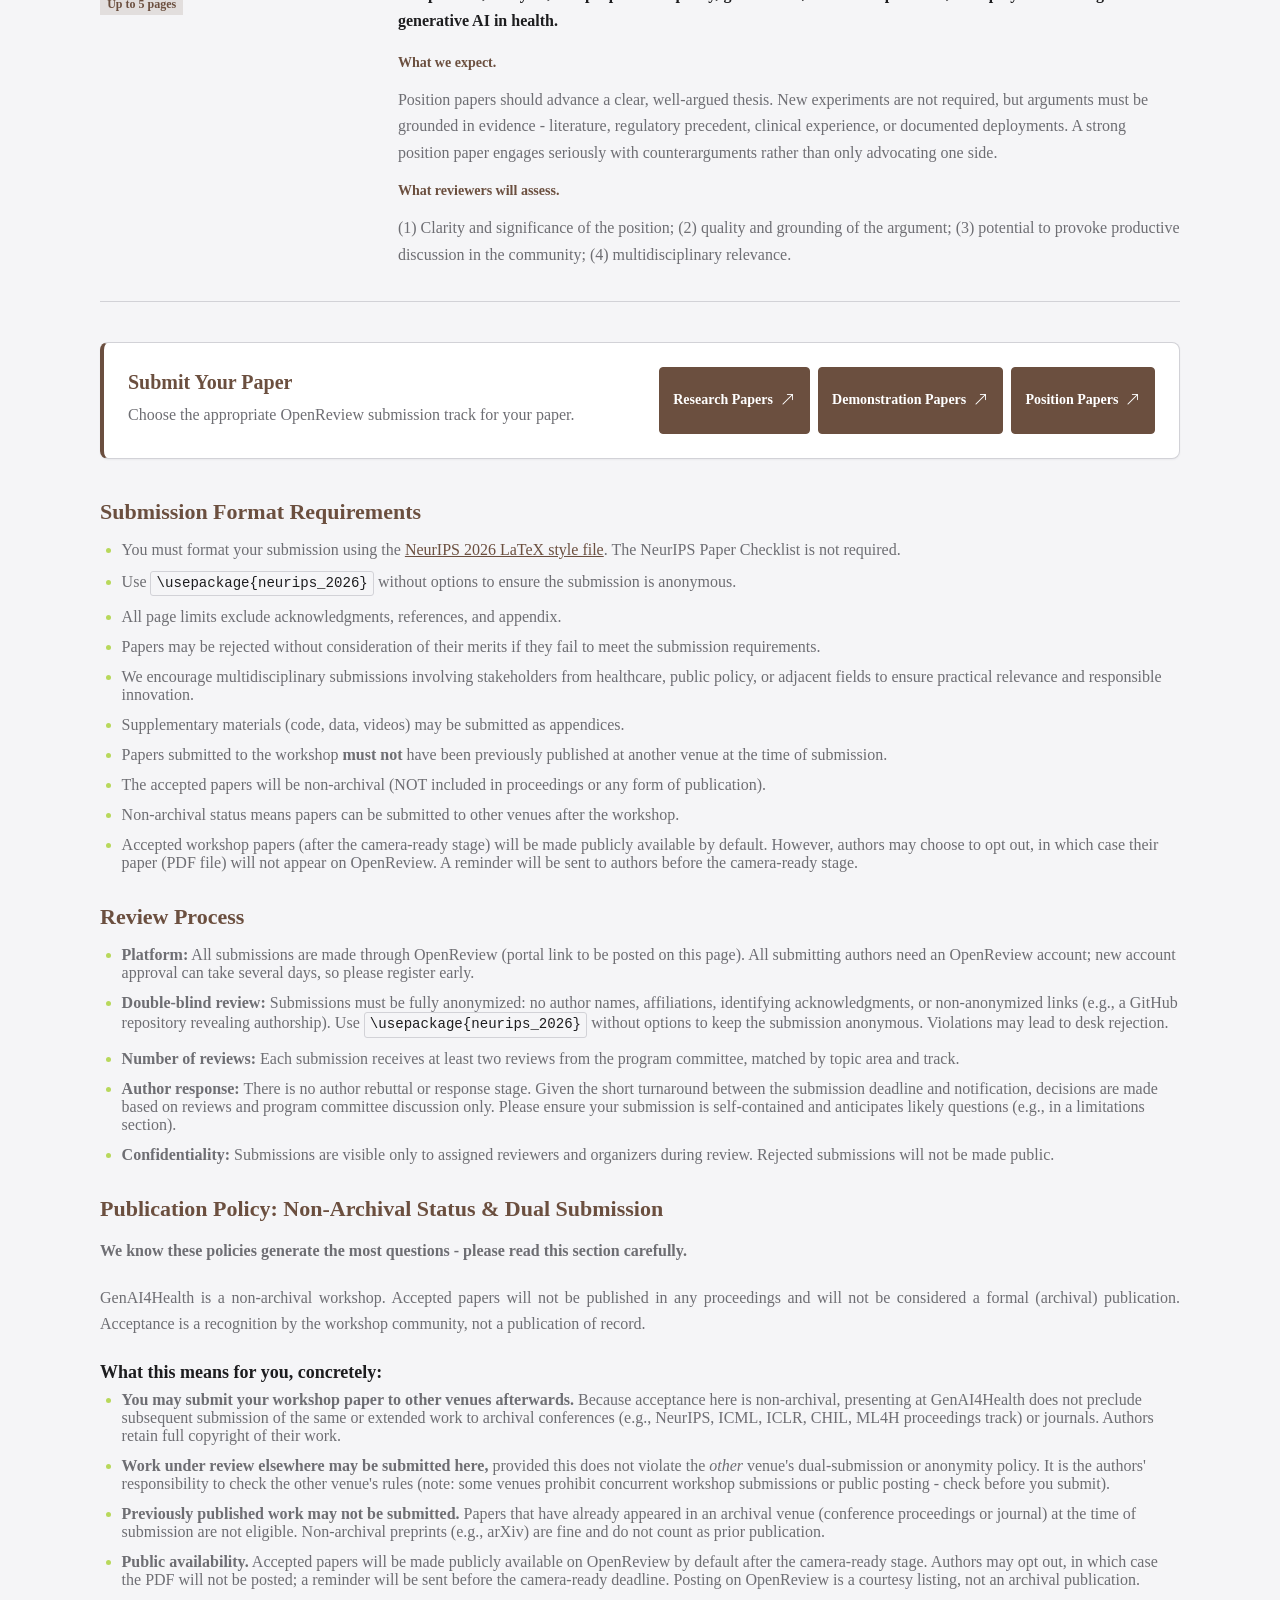
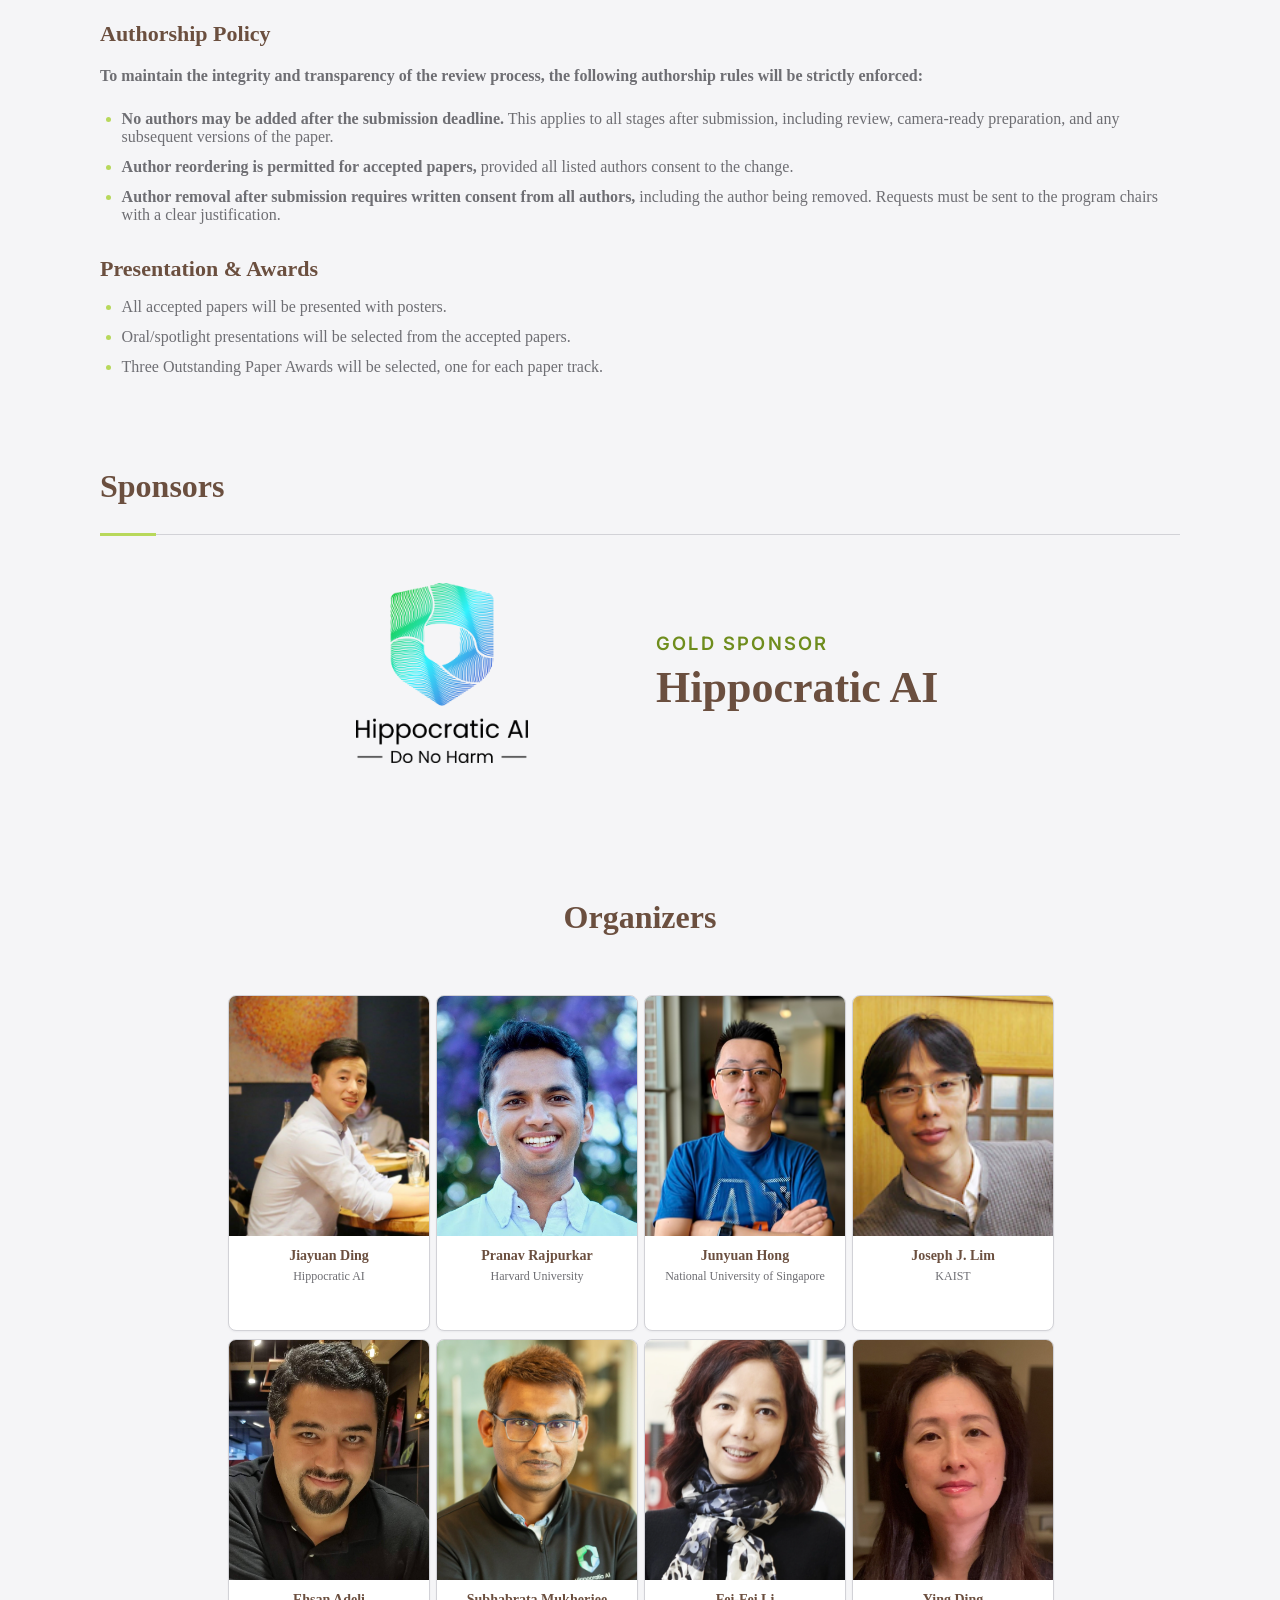
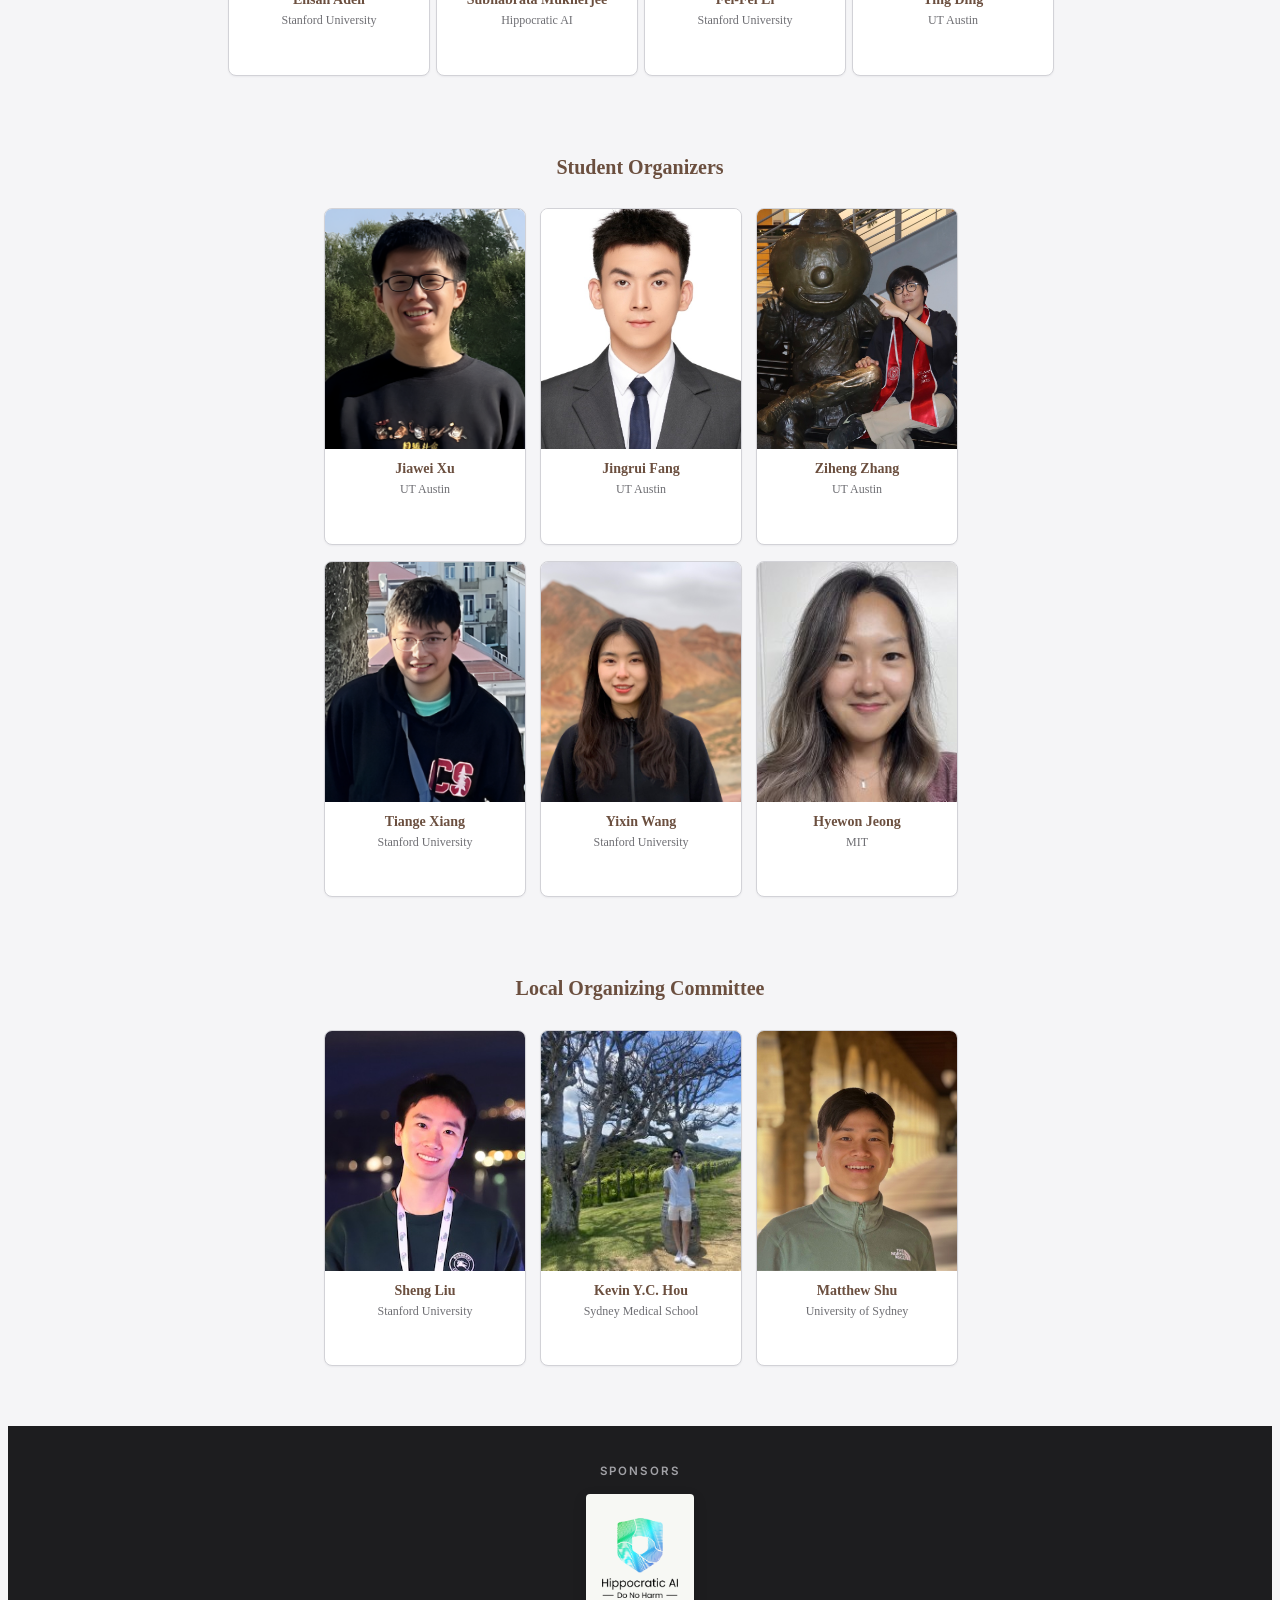
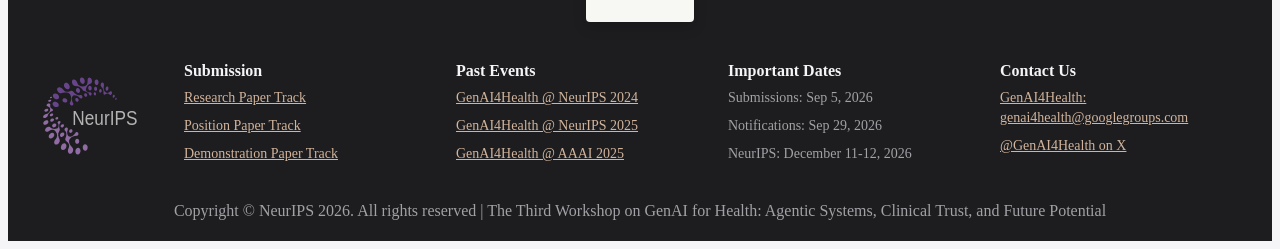
==== commit f7533c40: "Feature prominent Gold Sponsor section" ====
--- a/index.html
+++ b/index.html
@@ -405,6 +405,22 @@
       </div>
     </section>
 
+    <!-- Sponsors Section -->
+    <section id="gold-sponsor" class="fade-in genai-gold-sponsor-section" aria-labelledby="gold-sponsor-title">
+      <div class="container">
+        <div class="section-header-component"><div class="section-header-row"><span class="section-header-title" id="gold-sponsor-title">Sponsors</span></div></div>
+        <a class="genai-gold-sponsor-card" href="https://www.hippocraticai.com/" target="_blank" rel="noopener noreferrer" aria-label="Visit Hippocratic AI">
+          <div class="genai-gold-sponsor-logo">
+            <img src="public/data/images/sponsor/hipp.webp" alt="Hippocratic AI">
+          </div>
+          <div class="genai-gold-sponsor-copy">
+            <span>Gold Sponsor</span>
+            <h3>Hippocratic AI</h3>
+          </div>
+        </a>
+      </div>
+    </section>
+
     <!-- Organizers Section -->
     <section id="organizers" class="fade-in">
       <div class="container">
--- a/styles/css/main.css
+++ b/styles/css/main.css
@@ -812,6 +812,77 @@
   font-size: var(--font-size-sm);
 }
 
+.genai-gold-sponsor-section {
+  padding-top: 0;
+}
+
+.genai-gold-sponsor-card {
+  display: grid;
+  grid-template-columns: minmax(300px, 1fr) minmax(0, 1fr);
+  align-items: center;
+  gap: var(--space-6);
+  max-width: 760px;
+  margin: var(--space-6) auto 0;
+  padding: var(--space-4) 0;
+  color: var(--text);
+  text-decoration: none;
+  transition: all var(--transition-normal);
+}
+
+.genai-gold-sponsor-card:hover {
+  color: var(--accent-contrast);
+  background: linear-gradient(135deg, var(--color-primary), #b8d85b);
+  border-radius: var(--border-radius-md);
+  box-shadow: var(--shadow-xl);
+  transform: scale(1.1);
+}
+
+.genai-gold-sponsor-logo {
+  display: grid;
+  min-height: 166px;
+  place-items: center;
+  background: transparent;
+}
+
+.genai-gold-sponsor-logo img {
+  display: block;
+  width: min(100%, 350px);
+  max-height: 180px;
+  object-fit: contain;
+  transition: transform var(--transition-fast), filter var(--transition-fast);
+}
+
+.genai-gold-sponsor-card:hover .genai-gold-sponsor-logo img {
+  filter: brightness(0) invert(1);
+  transform: none;
+}
+
+.genai-gold-sponsor-copy span {
+  display: block;
+  margin-bottom: var(--space-2);
+  color: #6f8d1d;
+  font-family: 'Inter', Arial, sans-serif;
+  font-size: 1.15rem;
+  font-weight: var(--font-weight-semibold);
+  letter-spacing: 0.12em;
+  line-height: 1.2;
+  text-transform: uppercase;
+}
+
+.genai-gold-sponsor-copy h3 {
+  margin: 0;
+  color: var(--color-primary);
+  font-size: clamp(1.95rem, 3.9vw, 2.75rem);
+}
+
+.genai-gold-sponsor-card:hover .genai-gold-sponsor-copy span {
+  color: var(--accent-contrast);
+}
+
+.genai-gold-sponsor-card:hover .genai-gold-sponsor-copy h3 {
+  color: var(--accent-contrast);
+}
+
 .genai-agenda-heading {
   padding: var(--space-4) 0 var(--space-2);
   color: var(--color-primary);
@@ -1215,6 +1286,22 @@
   .genai-track-panel {
     grid-template-columns: 1fr;
     gap: var(--space-4);
+  }
+
+  .genai-gold-sponsor-card {
+    grid-template-columns: 1fr;
+    gap: var(--space-4);
+    max-width: 420px;
+    padding: var(--space-4) 0;
+    text-align: center;
+  }
+
+  .genai-gold-sponsor-logo {
+    min-height: 150px;
+  }
+
+  .genai-gold-sponsor-card:hover {
+    transform: scale(1.03);
   }
 
   .genai-people-section-header .section-header-row {
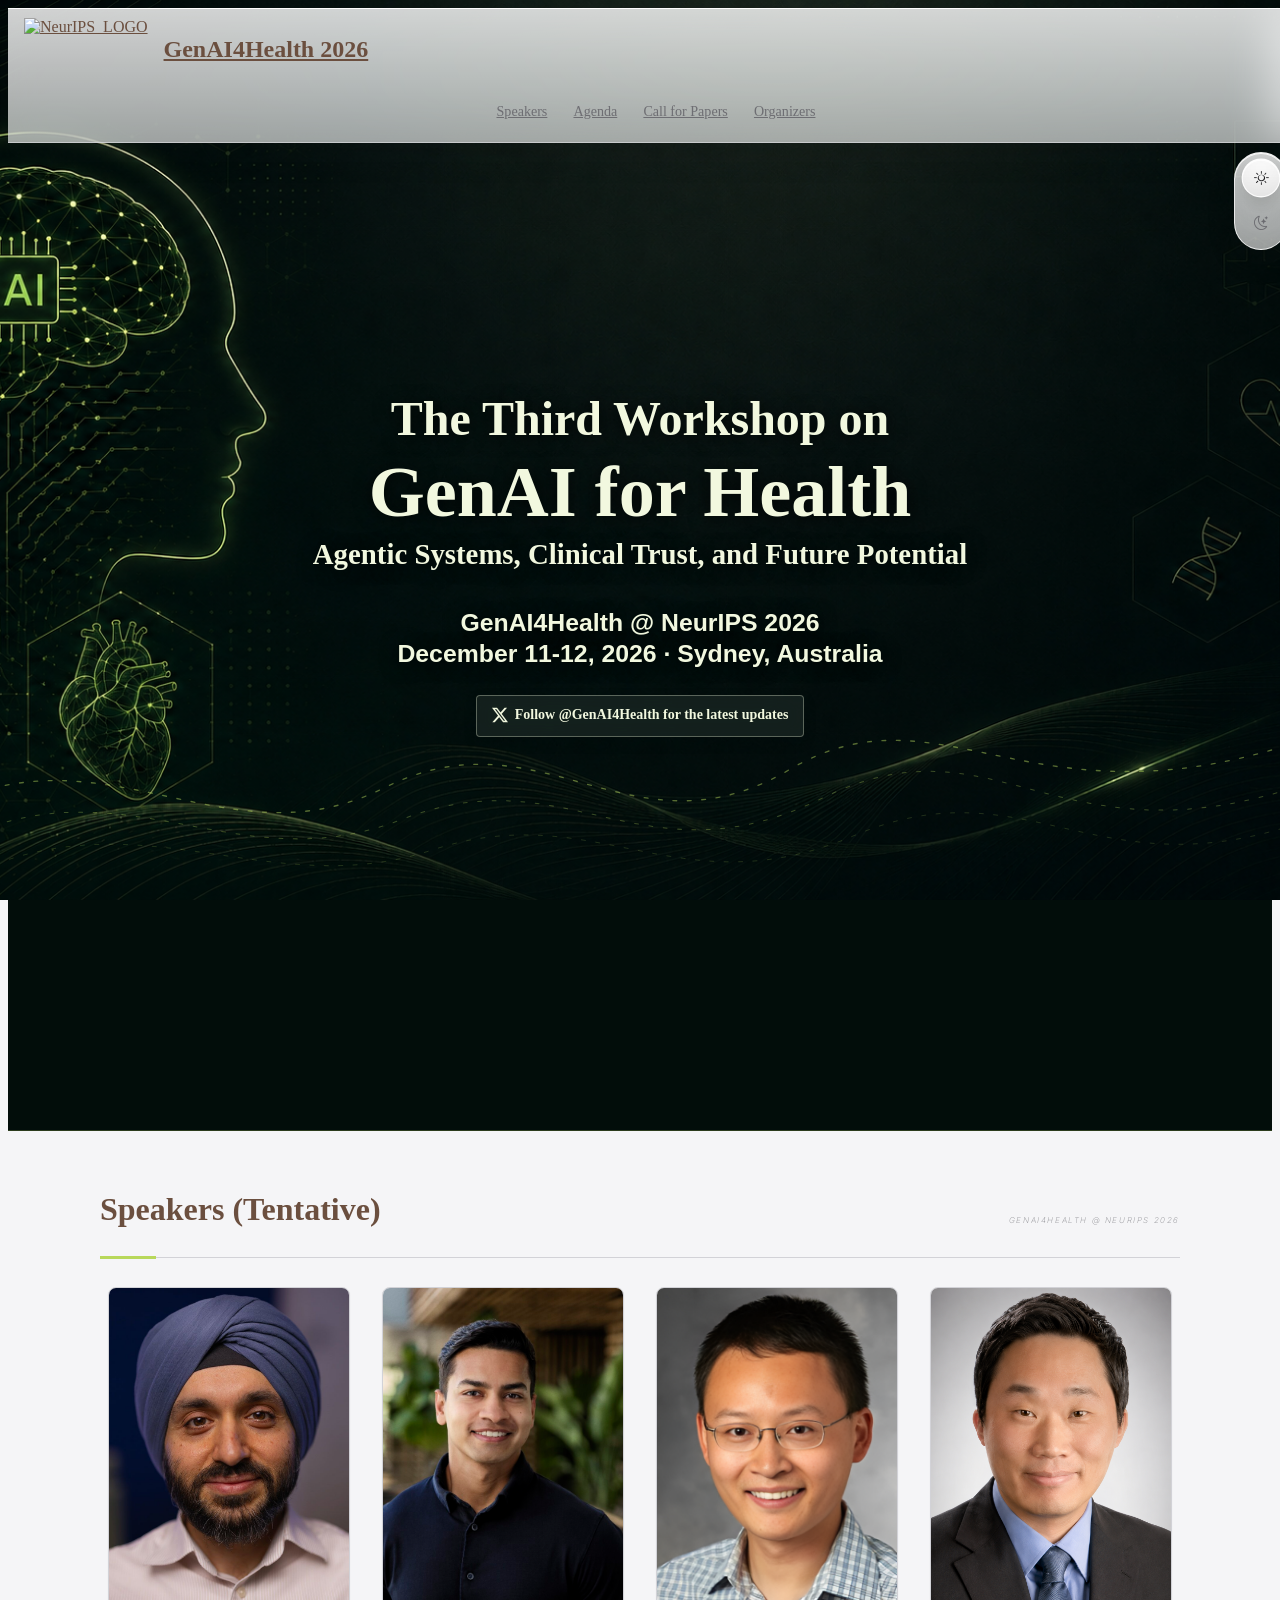
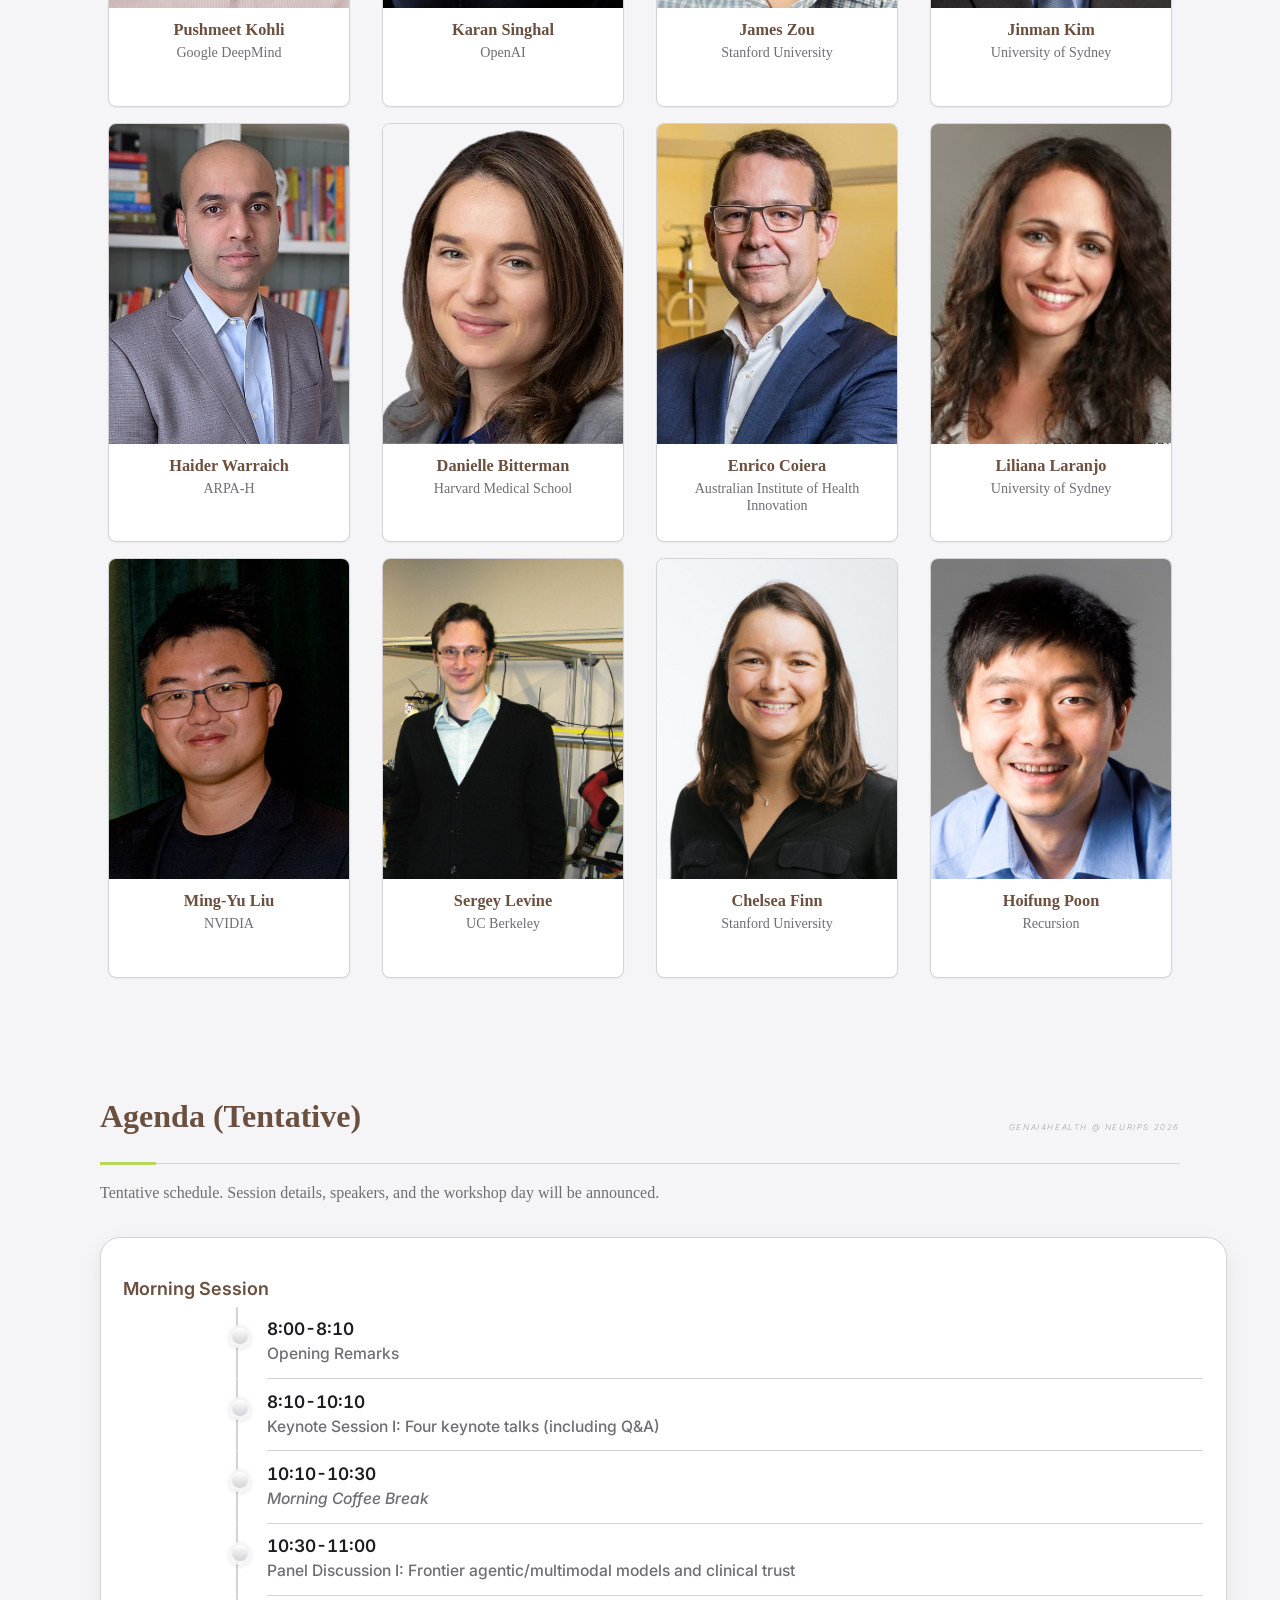
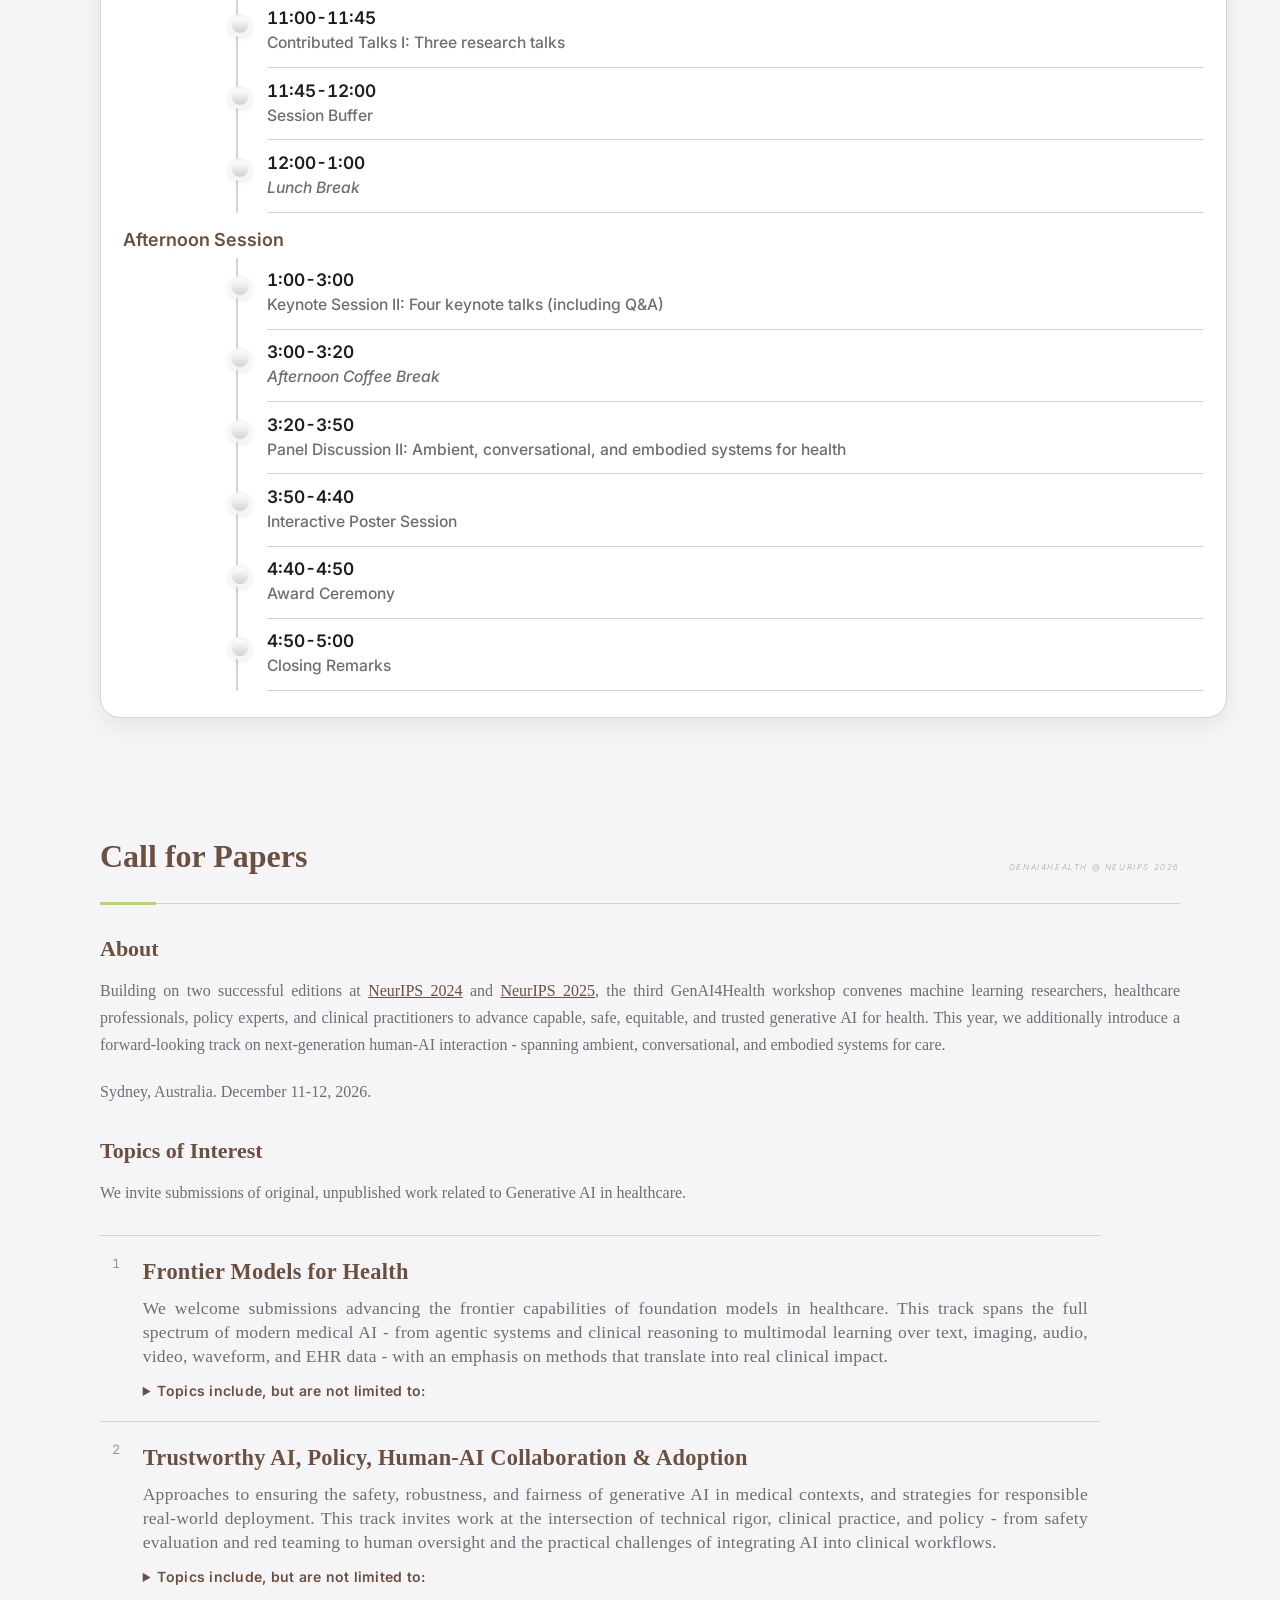
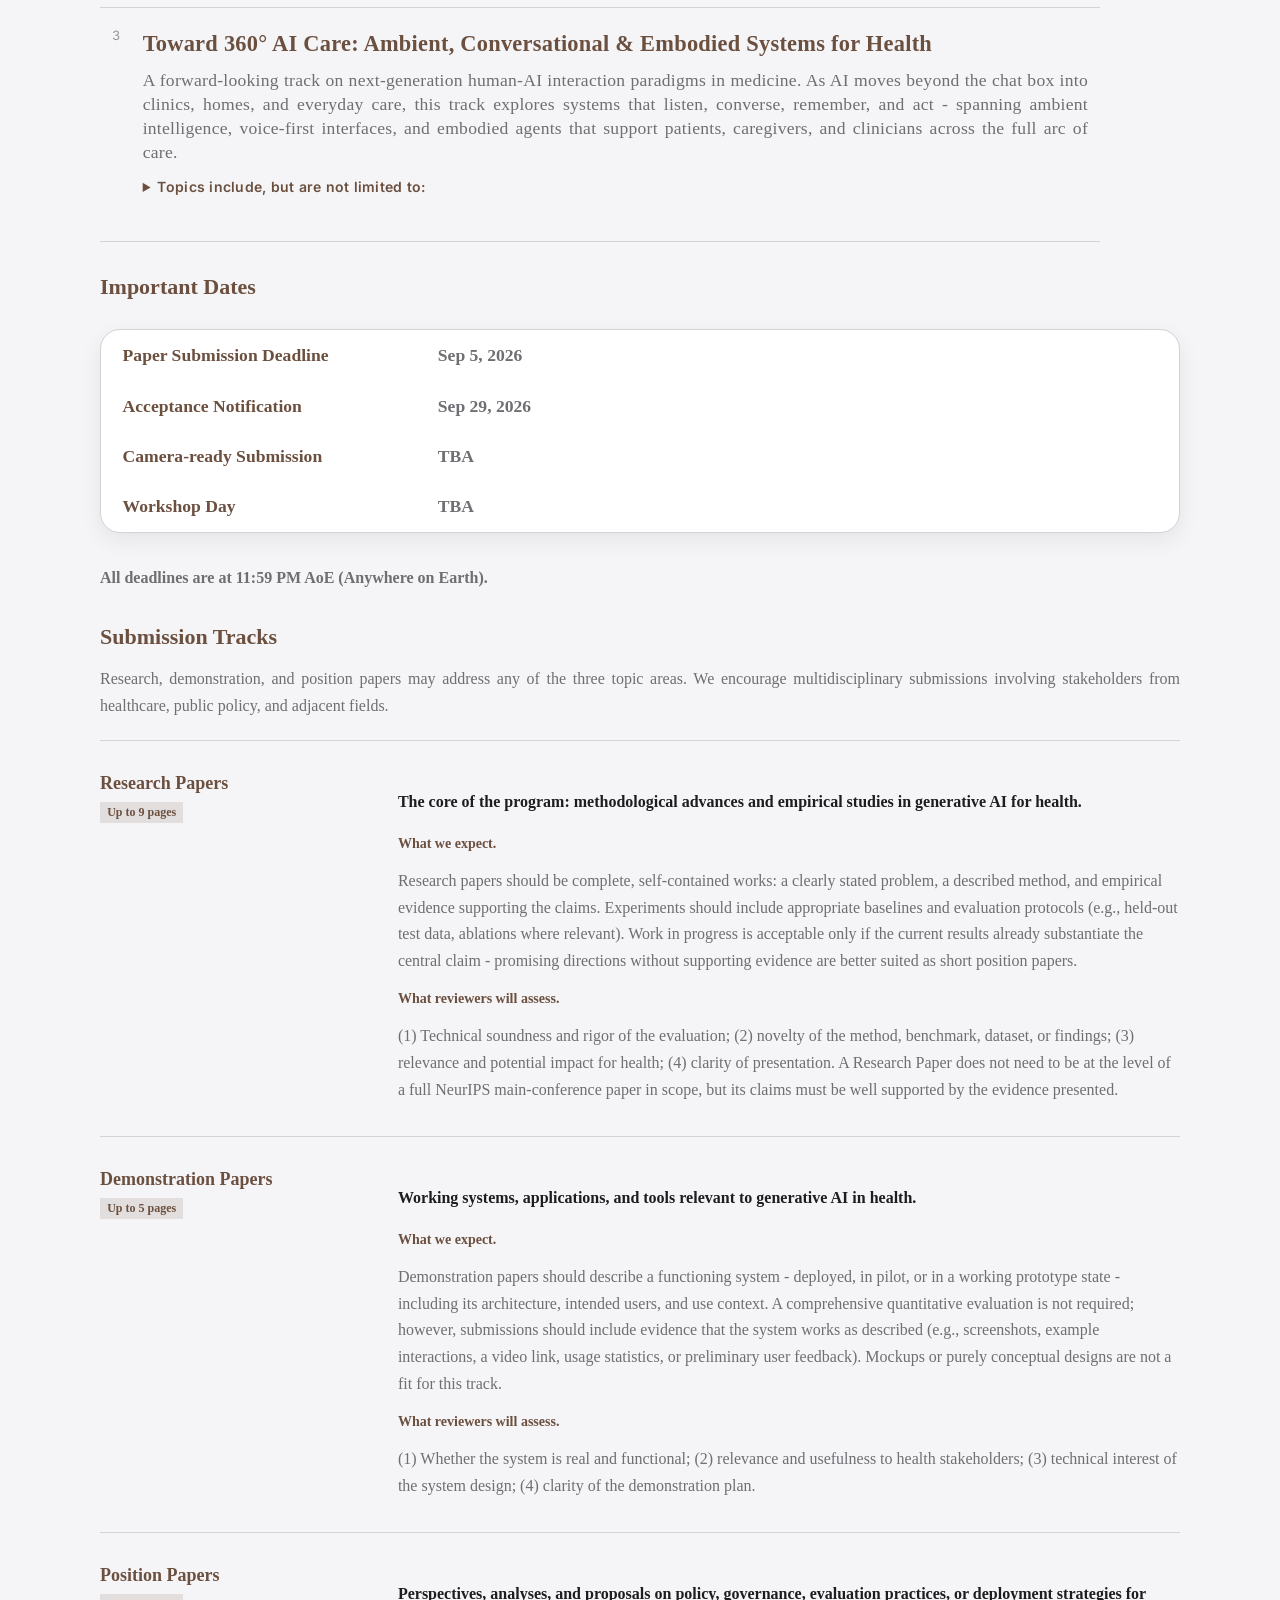
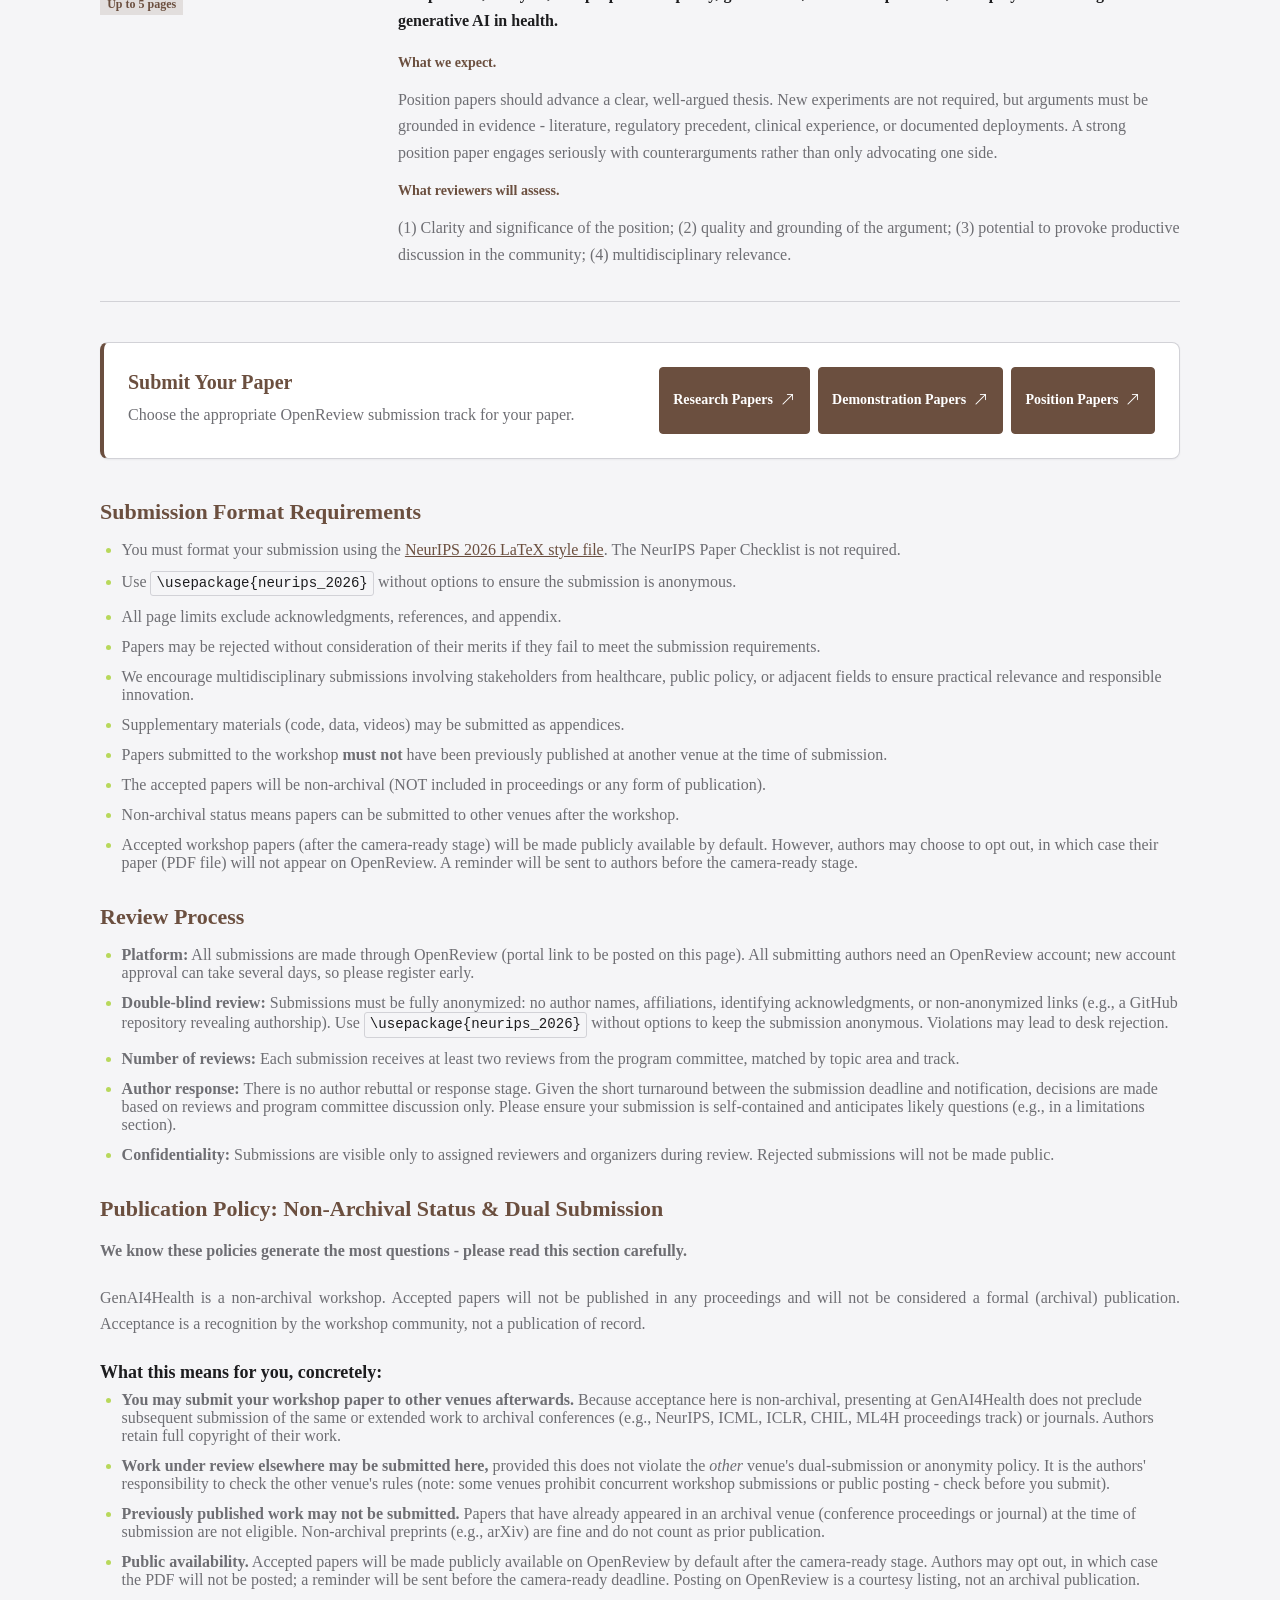
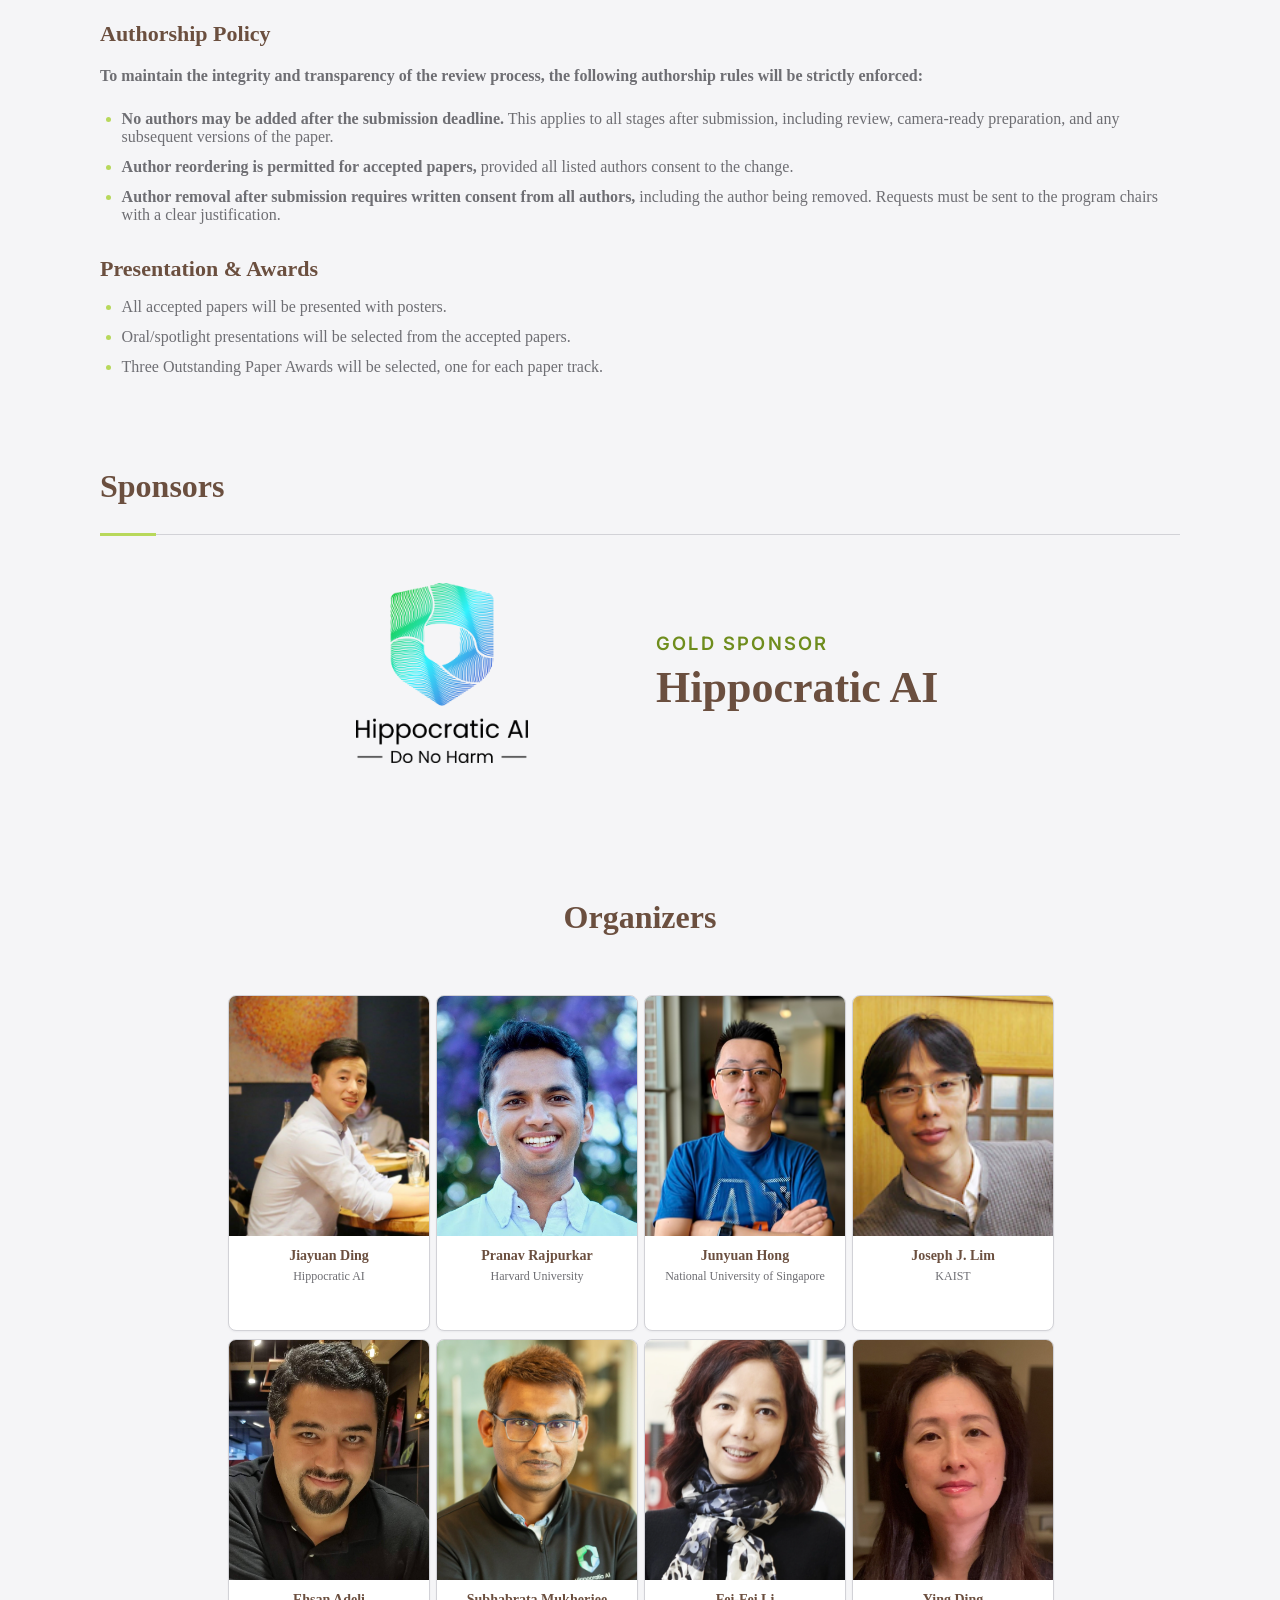
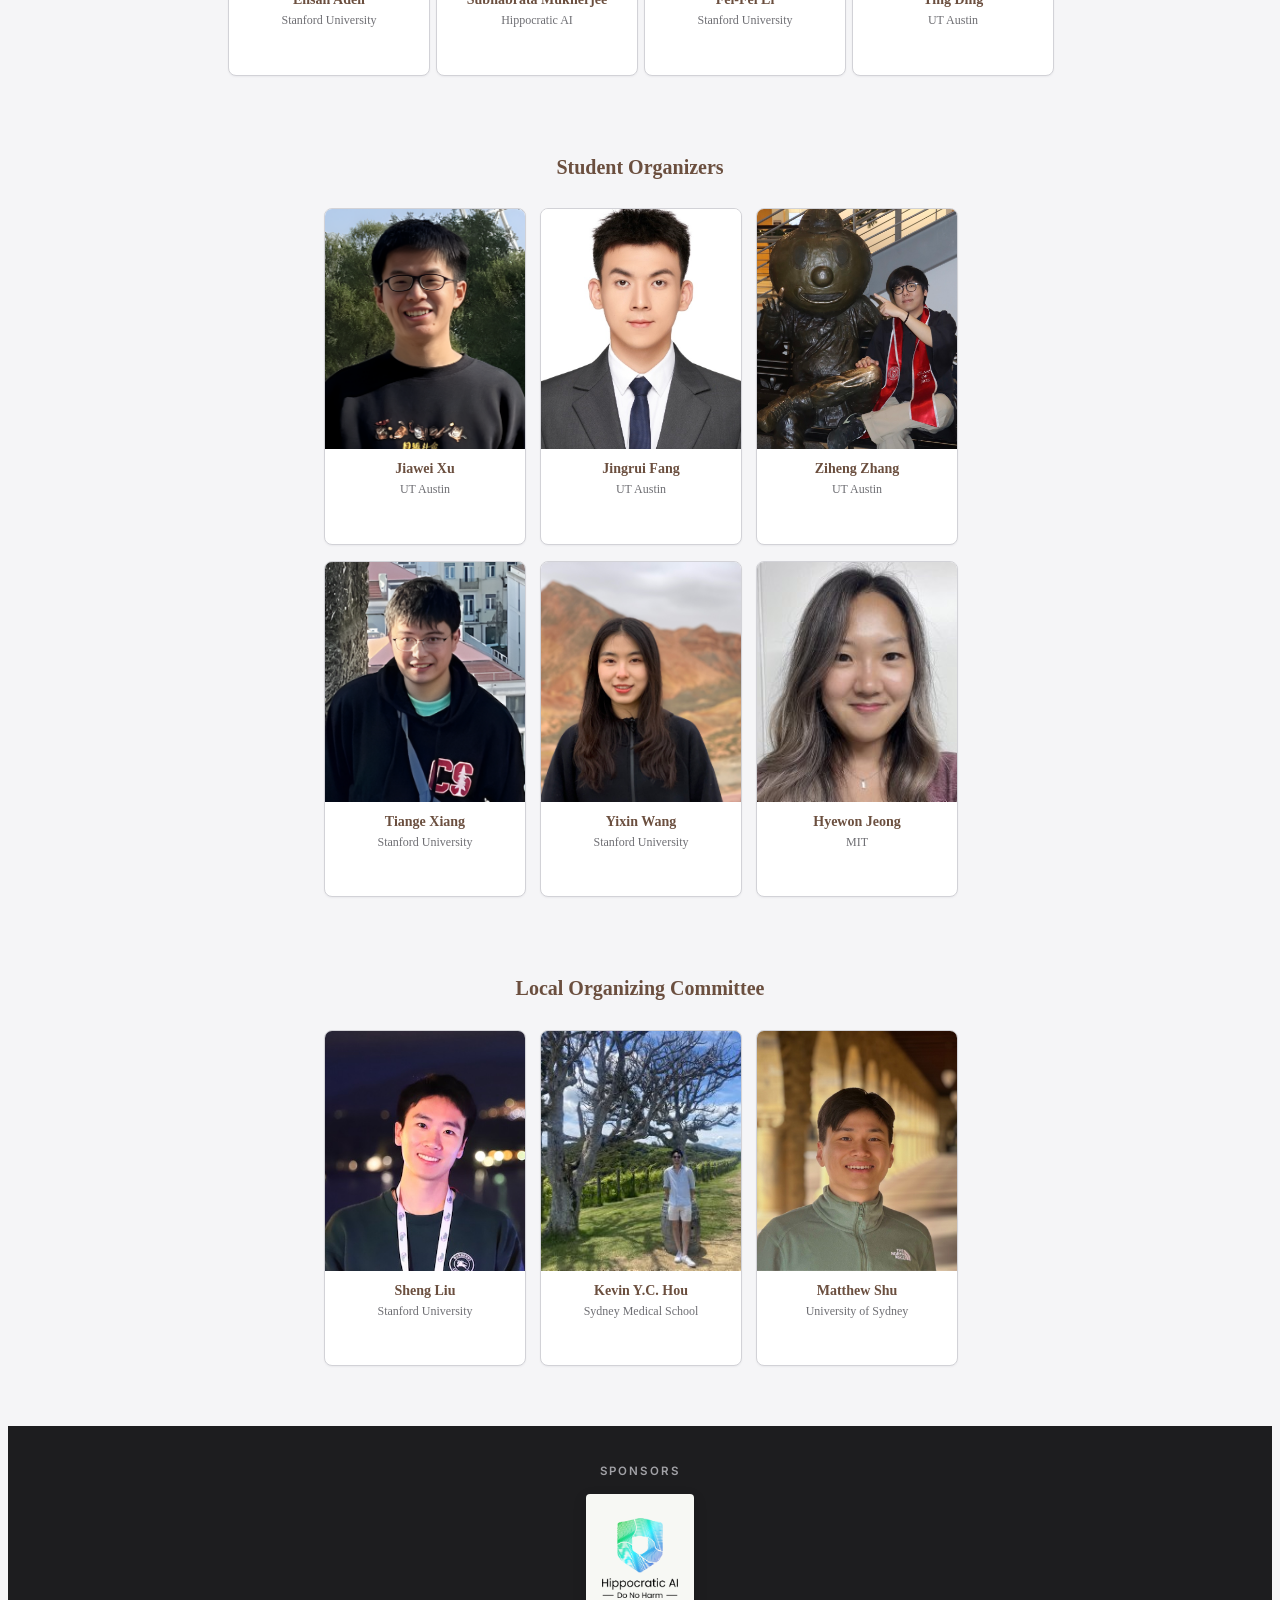
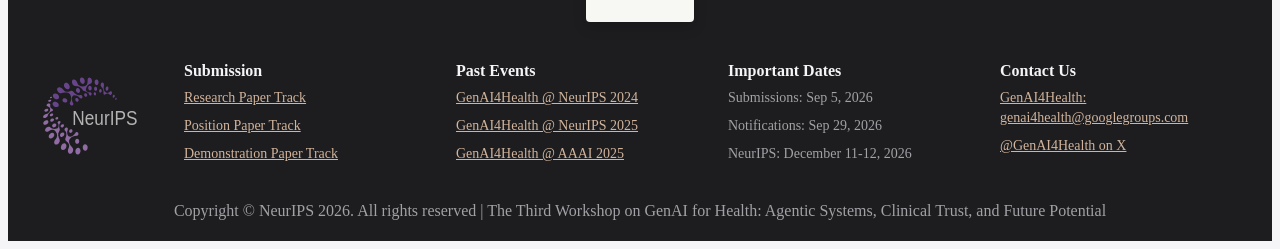
==== commit ec3dae16: "Update Hoifung Poon affiliation" ====
--- a/index.html
+++ b/index.html
@@ -232,7 +232,7 @@
     <section id="speakers" class="fade-in">
       <div class="container">
         <div class="section-header-component"><div class="section-header-row"><span class="section-header-title">Speakers (Tentative)</span><span class="section-header-subtitle">GenAI4Health @ NeurIPS 2026</span></div></div>
-        <div class="organizers-grid genai-people-grid"><a href="https://research.google/people/105667/" class="organizer-card genai-speaker-card"><img src="public/data/images/speakers/pushmeet-kohli.jpg" alt="Pushmeet Kohli" class="organizer-photo"><span class="genai-profile-overlay" aria-hidden="true"><i class="bi bi-arrow-right"></i></span><div class="organizer-info"><div class="organizer-name">Pushmeet Kohli</div><div class="organizer-org">Google DeepMind</div></div></a><a href="https://www.karansinghal.com/" class="organizer-card genai-speaker-card"><img src="public/data/images/speakers/karan-singhal.jpeg" alt="Karan Singhal" class="organizer-photo"><span class="genai-profile-overlay" aria-hidden="true"><i class="bi bi-arrow-right"></i></span><div class="organizer-info"><div class="organizer-name">Karan Singhal</div><div class="organizer-org">OpenAI</div></div></a><a href="https://www.james-zou.com/" class="organizer-card genai-speaker-card"><img src="public/data/images/speakers/zou.jpg" alt="James Zou" class="organizer-photo"><span class="genai-profile-overlay" aria-hidden="true"><i class="bi bi-arrow-right"></i></span><div class="organizer-info"><div class="organizer-name">James Zou</div><div class="organizer-org">Stanford University</div></div></a><a href="https://profiles.sydney.edu.au/jinman.kim" class="organizer-card genai-speaker-card"><img src="public/data/images/speakers/jinman-kim.png" alt="Jinman Kim" class="organizer-photo"><span class="genai-profile-overlay" aria-hidden="true"><i class="bi bi-arrow-right"></i></span><div class="organizer-info"><div class="organizer-name">Jinman Kim</div><div class="organizer-org">University of Sydney</div></div></a><a href="https://www.linkedin.com/in/haiderwarraich/" class="organizer-card genai-speaker-card"><img src="public/data/images/speakers/Haider_WarraichMD.jpg" alt="Haider Warraich" class="organizer-photo"><span class="genai-profile-overlay" aria-hidden="true"><i class="bi bi-arrow-right"></i></span><div class="organizer-info"><div class="organizer-name">Haider Warraich</div><div class="organizer-org">ARPA-H</div></div></a><a href="https://www.bittermanlab.org/" class="organizer-card genai-speaker-card"><img src="public/data/images/speakers/danielle-bitterman.webp" alt="Danielle Bitterman" class="organizer-photo"><span class="genai-profile-overlay" aria-hidden="true"><i class="bi bi-arrow-right"></i></span><div class="organizer-info"><div class="organizer-name">Danielle Bitterman</div><div class="organizer-org">Harvard Medical School</div></div></a><a href="https://researchers.mq.edu.au/en/persons/enrico-coiera/" class="organizer-card genai-speaker-card"><img src="public/data/images/speakers/enrico-coiera.jpeg" alt="Enrico Coiera" class="organizer-photo"><span class="genai-profile-overlay" aria-hidden="true"><i class="bi bi-arrow-right"></i></span><div class="organizer-info"><div class="organizer-name">Enrico Coiera</div><div class="organizer-org">Australian Institute of Health Innovation</div></div></a><a href="https://profiles.sydney.edu.au/liliana.laranjo" class="organizer-card genai-speaker-card"><img src="public/data/images/speakers/liliana-laranjo.jpeg" alt="Liliana Laranjo" class="organizer-photo"><span class="genai-profile-overlay" aria-hidden="true"><i class="bi bi-arrow-right"></i></span><div class="organizer-info"><div class="organizer-name">Liliana Laranjo</div><div class="organizer-org">University of Sydney</div></div></a><a href="https://mingyuliu.net/" class="organizer-card genai-speaker-card"><img src="public/data/images/speakers/ming-yu-liu.jpg" alt="Ming-Yu Liu" class="organizer-photo"><span class="genai-profile-overlay" aria-hidden="true"><i class="bi bi-arrow-right"></i></span><div class="organizer-info"><div class="organizer-name">Ming-Yu Liu</div><div class="organizer-org">NVIDIA</div></div></a><a href="https://people.eecs.berkeley.edu/~svlevine/" class="organizer-card genai-speaker-card"><img src="public/data/images/speakers/sergey-levine.png" alt="Sergey Levine" class="organizer-photo"><span class="genai-profile-overlay" aria-hidden="true"><i class="bi bi-arrow-right"></i></span><div class="organizer-info"><div class="organizer-name">Sergey Levine</div><div class="organizer-org">UC Berkeley</div></div></a><a href="https://robotics.stanford.edu/~cbfinn/" class="organizer-card genai-speaker-card"><img src="public/data/images/speakers/chelsea-finn.jpg" alt="Chelsea Finn" class="organizer-photo"><span class="genai-profile-overlay" aria-hidden="true"><i class="bi bi-arrow-right"></i></span><div class="organizer-info"><div class="organizer-name">Chelsea Finn</div><div class="organizer-org">Stanford University</div></div></a><a href="https://www.microsoft.com/en-us/research/people/hoifung/" class="organizer-card genai-speaker-card"><img src="public/data/images/speakers/hoifung-poon.jpg" alt="Hoifung Poon" class="organizer-photo"><span class="genai-profile-overlay" aria-hidden="true"><i class="bi bi-arrow-right"></i></span><div class="organizer-info"><div class="organizer-name">Hoifung Poon</div><div class="organizer-org">Microsoft Research</div></div></a></div>
+        <div class="organizers-grid genai-people-grid"><a href="https://research.google/people/105667/" class="organizer-card genai-speaker-card"><img src="public/data/images/speakers/pushmeet-kohli.jpg" alt="Pushmeet Kohli" class="organizer-photo"><span class="genai-profile-overlay" aria-hidden="true"><i class="bi bi-arrow-right"></i></span><div class="organizer-info"><div class="organizer-name">Pushmeet Kohli</div><div class="organizer-org">Google DeepMind</div></div></a><a href="https://www.karansinghal.com/" class="organizer-card genai-speaker-card"><img src="public/data/images/speakers/karan-singhal.jpeg" alt="Karan Singhal" class="organizer-photo"><span class="genai-profile-overlay" aria-hidden="true"><i class="bi bi-arrow-right"></i></span><div class="organizer-info"><div class="organizer-name">Karan Singhal</div><div class="organizer-org">OpenAI</div></div></a><a href="https://www.james-zou.com/" class="organizer-card genai-speaker-card"><img src="public/data/images/speakers/zou.jpg" alt="James Zou" class="organizer-photo"><span class="genai-profile-overlay" aria-hidden="true"><i class="bi bi-arrow-right"></i></span><div class="organizer-info"><div class="organizer-name">James Zou</div><div class="organizer-org">Stanford University</div></div></a><a href="https://profiles.sydney.edu.au/jinman.kim" class="organizer-card genai-speaker-card"><img src="public/data/images/speakers/jinman-kim.png" alt="Jinman Kim" class="organizer-photo"><span class="genai-profile-overlay" aria-hidden="true"><i class="bi bi-arrow-right"></i></span><div class="organizer-info"><div class="organizer-name">Jinman Kim</div><div class="organizer-org">University of Sydney</div></div></a><a href="https://www.linkedin.com/in/haiderwarraich/" class="organizer-card genai-speaker-card"><img src="public/data/images/speakers/Haider_WarraichMD.jpg" alt="Haider Warraich" class="organizer-photo"><span class="genai-profile-overlay" aria-hidden="true"><i class="bi bi-arrow-right"></i></span><div class="organizer-info"><div class="organizer-name">Haider Warraich</div><div class="organizer-org">ARPA-H</div></div></a><a href="https://www.bittermanlab.org/" class="organizer-card genai-speaker-card"><img src="public/data/images/speakers/danielle-bitterman.webp" alt="Danielle Bitterman" class="organizer-photo"><span class="genai-profile-overlay" aria-hidden="true"><i class="bi bi-arrow-right"></i></span><div class="organizer-info"><div class="organizer-name">Danielle Bitterman</div><div class="organizer-org">Harvard Medical School</div></div></a><a href="https://researchers.mq.edu.au/en/persons/enrico-coiera/" class="organizer-card genai-speaker-card"><img src="public/data/images/speakers/enrico-coiera.jpeg" alt="Enrico Coiera" class="organizer-photo"><span class="genai-profile-overlay" aria-hidden="true"><i class="bi bi-arrow-right"></i></span><div class="organizer-info"><div class="organizer-name">Enrico Coiera</div><div class="organizer-org">Australian Institute of Health Innovation</div></div></a><a href="https://profiles.sydney.edu.au/liliana.laranjo" class="organizer-card genai-speaker-card"><img src="public/data/images/speakers/liliana-laranjo.jpeg" alt="Liliana Laranjo" class="organizer-photo"><span class="genai-profile-overlay" aria-hidden="true"><i class="bi bi-arrow-right"></i></span><div class="organizer-info"><div class="organizer-name">Liliana Laranjo</div><div class="organizer-org">University of Sydney</div></div></a><a href="https://mingyuliu.net/" class="organizer-card genai-speaker-card"><img src="public/data/images/speakers/ming-yu-liu.jpg" alt="Ming-Yu Liu" class="organizer-photo"><span class="genai-profile-overlay" aria-hidden="true"><i class="bi bi-arrow-right"></i></span><div class="organizer-info"><div class="organizer-name">Ming-Yu Liu</div><div class="organizer-org">NVIDIA</div></div></a><a href="https://people.eecs.berkeley.edu/~svlevine/" class="organizer-card genai-speaker-card"><img src="public/data/images/speakers/sergey-levine.png" alt="Sergey Levine" class="organizer-photo"><span class="genai-profile-overlay" aria-hidden="true"><i class="bi bi-arrow-right"></i></span><div class="organizer-info"><div class="organizer-name">Sergey Levine</div><div class="organizer-org">UC Berkeley</div></div></a><a href="https://robotics.stanford.edu/~cbfinn/" class="organizer-card genai-speaker-card"><img src="public/data/images/speakers/chelsea-finn.jpg" alt="Chelsea Finn" class="organizer-photo"><span class="genai-profile-overlay" aria-hidden="true"><i class="bi bi-arrow-right"></i></span><div class="organizer-info"><div class="organizer-name">Chelsea Finn</div><div class="organizer-org">Stanford University</div></div></a><a href="https://www.linkedin.com/in/hoifung-poon-9559943/" class="organizer-card genai-speaker-card"><img src="public/data/images/speakers/hoifung-poon.jpg" alt="Hoifung Poon" class="organizer-photo"><span class="genai-profile-overlay" aria-hidden="true"><i class="bi bi-arrow-right"></i></span><div class="organizer-info"><div class="organizer-name">Hoifung Poon</div><div class="organizer-org">Recursion</div></div></a></div>
       </div>
     </section>
 
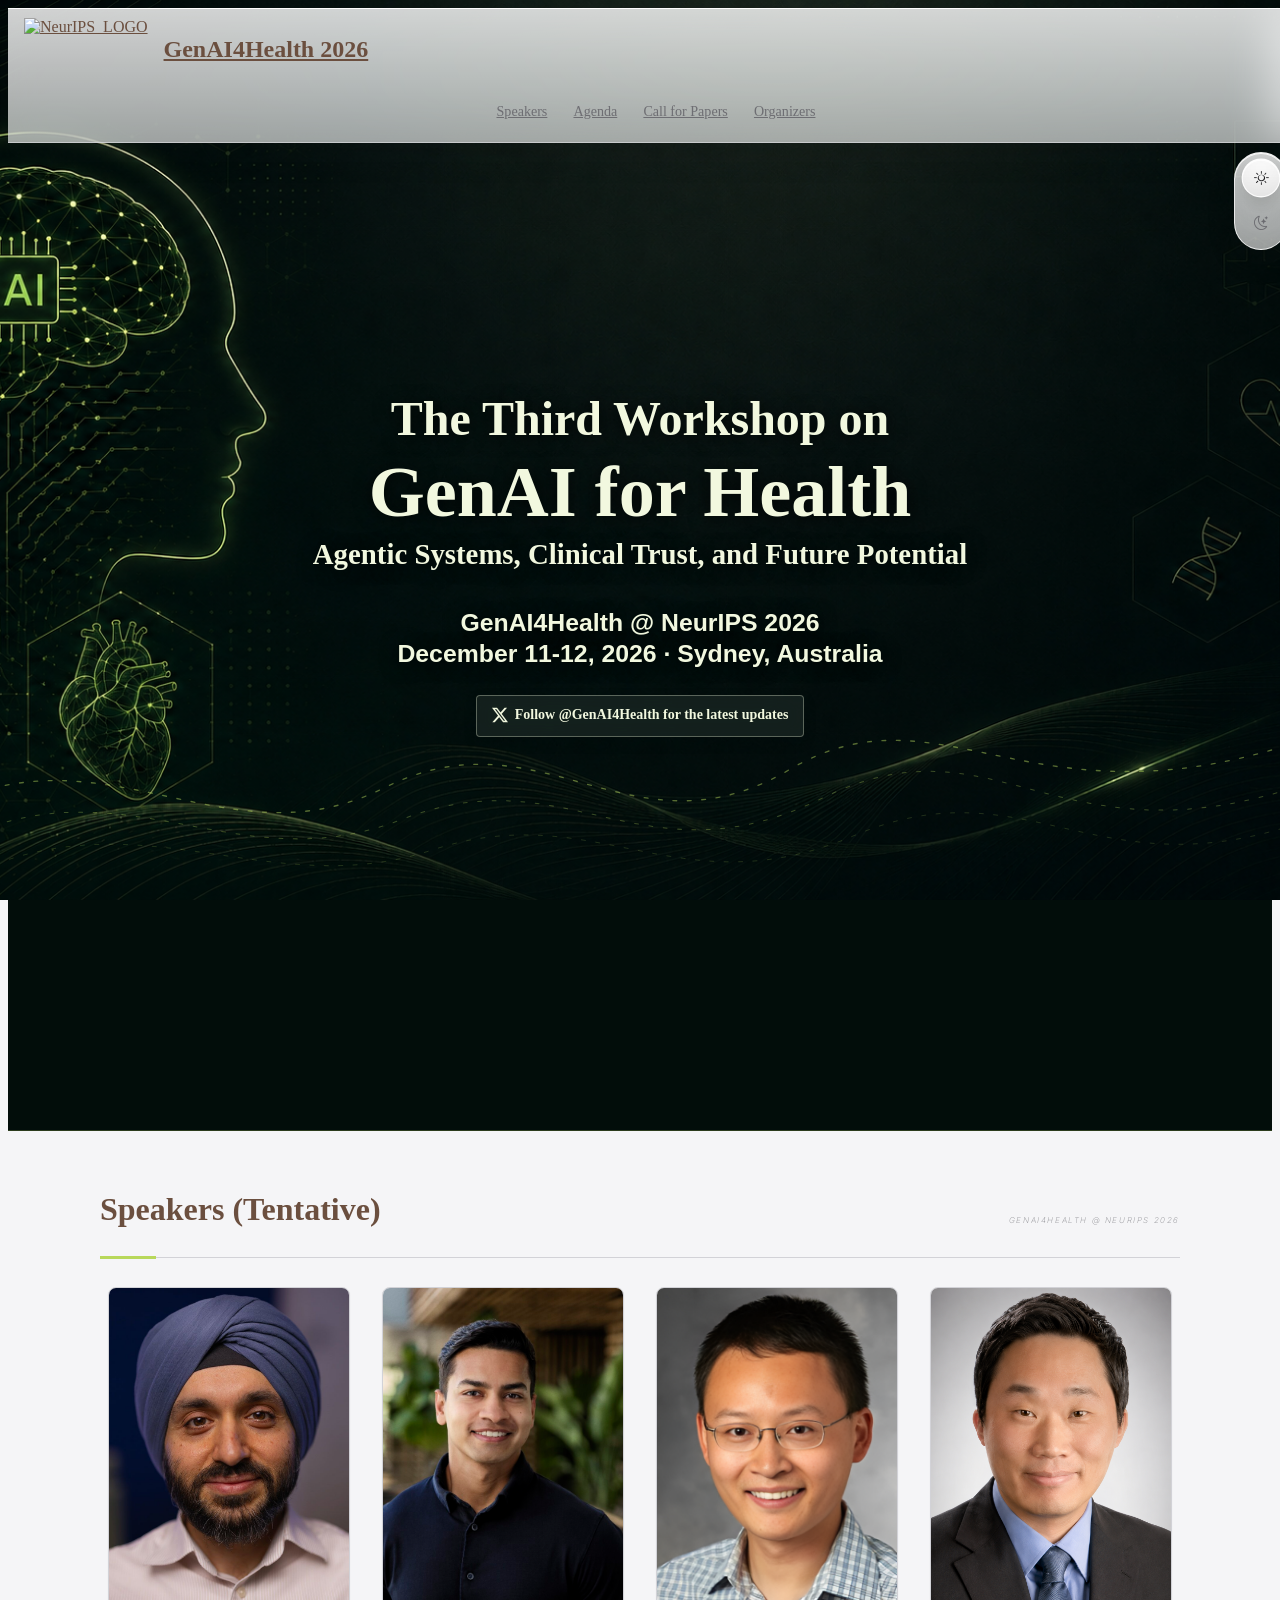
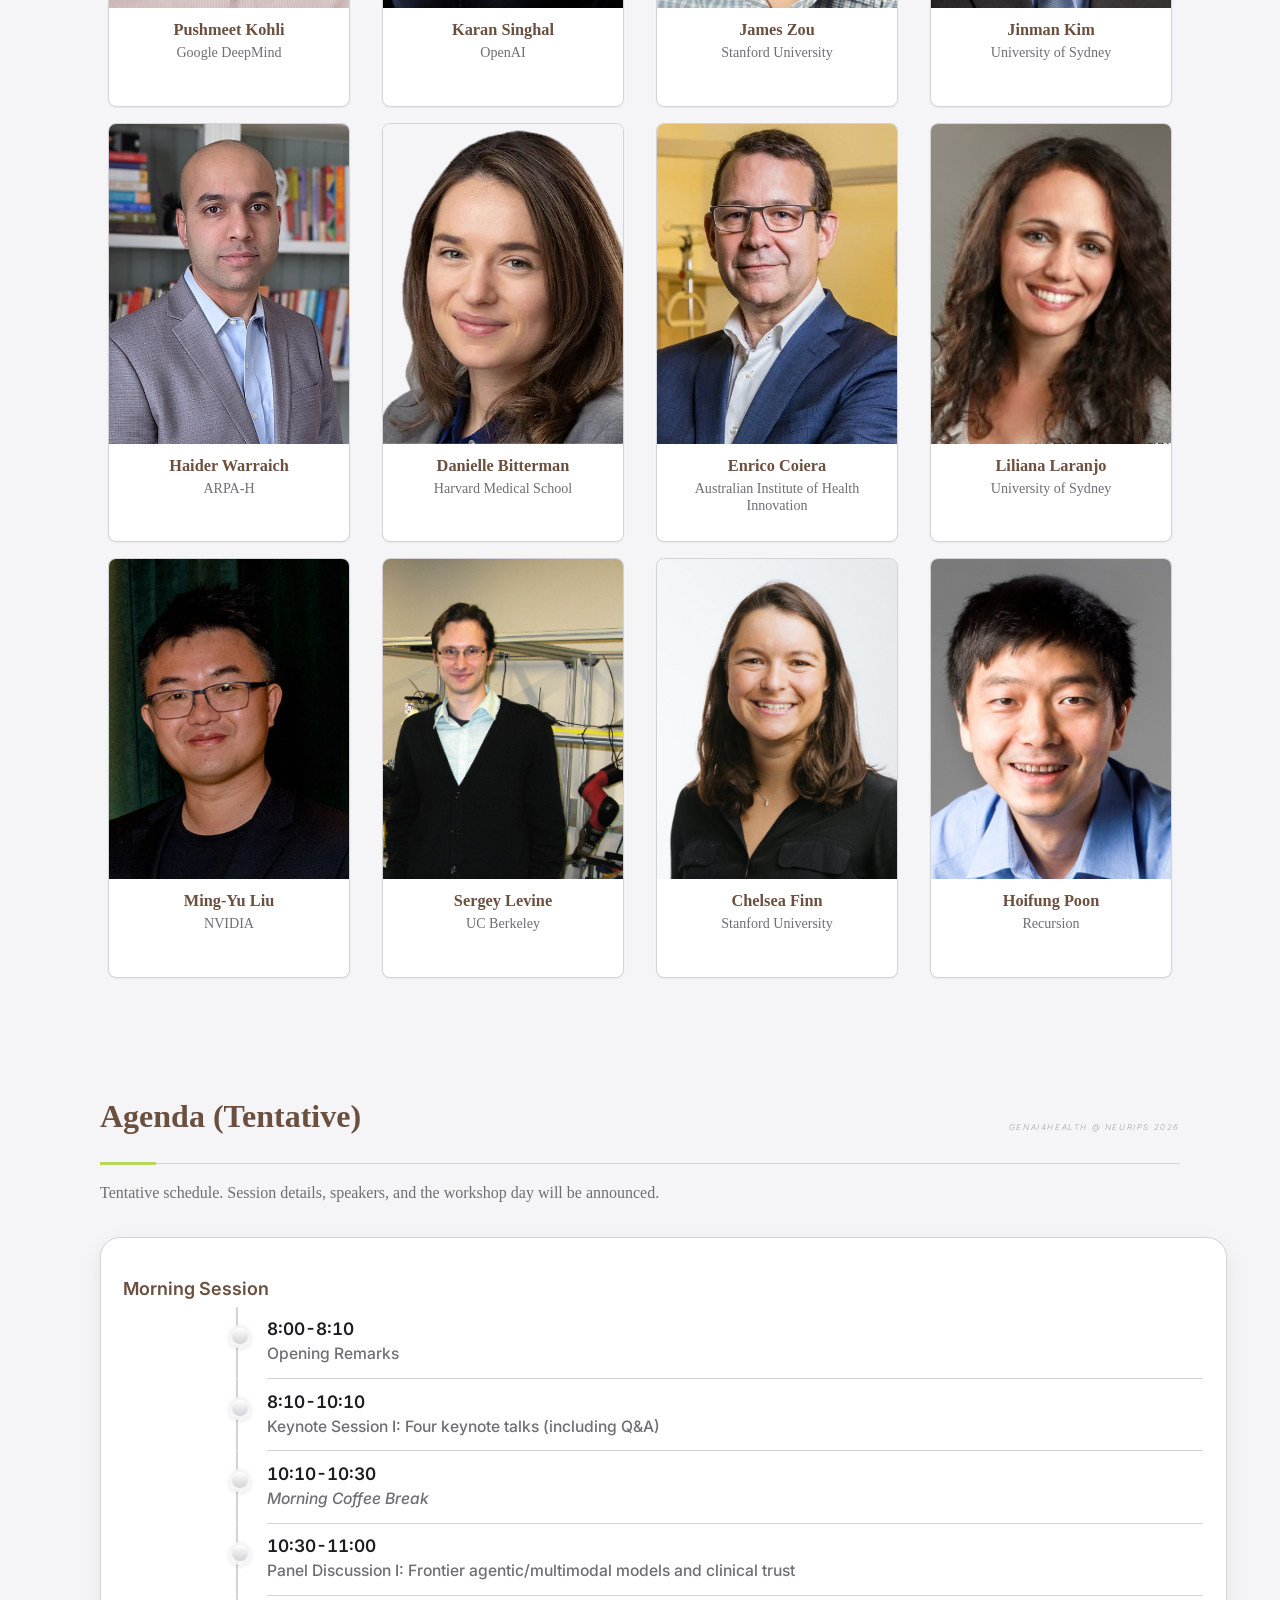
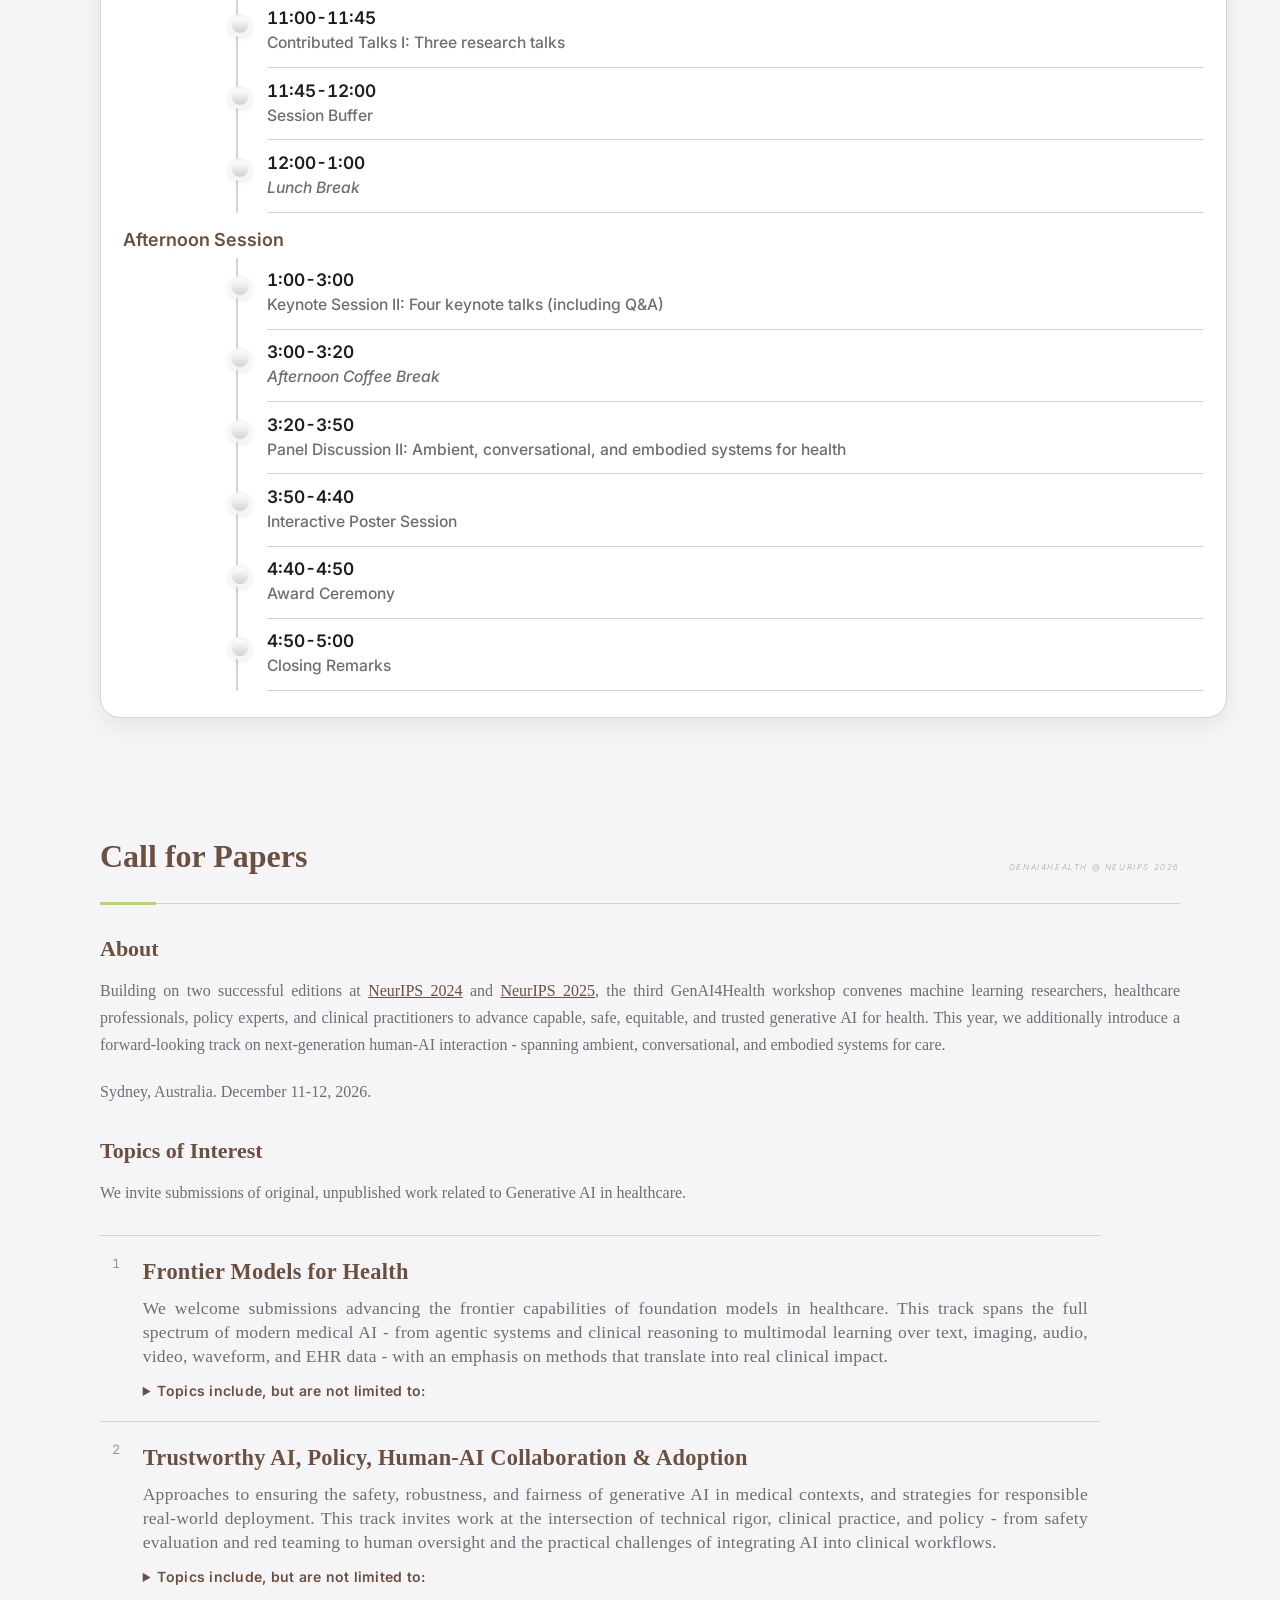
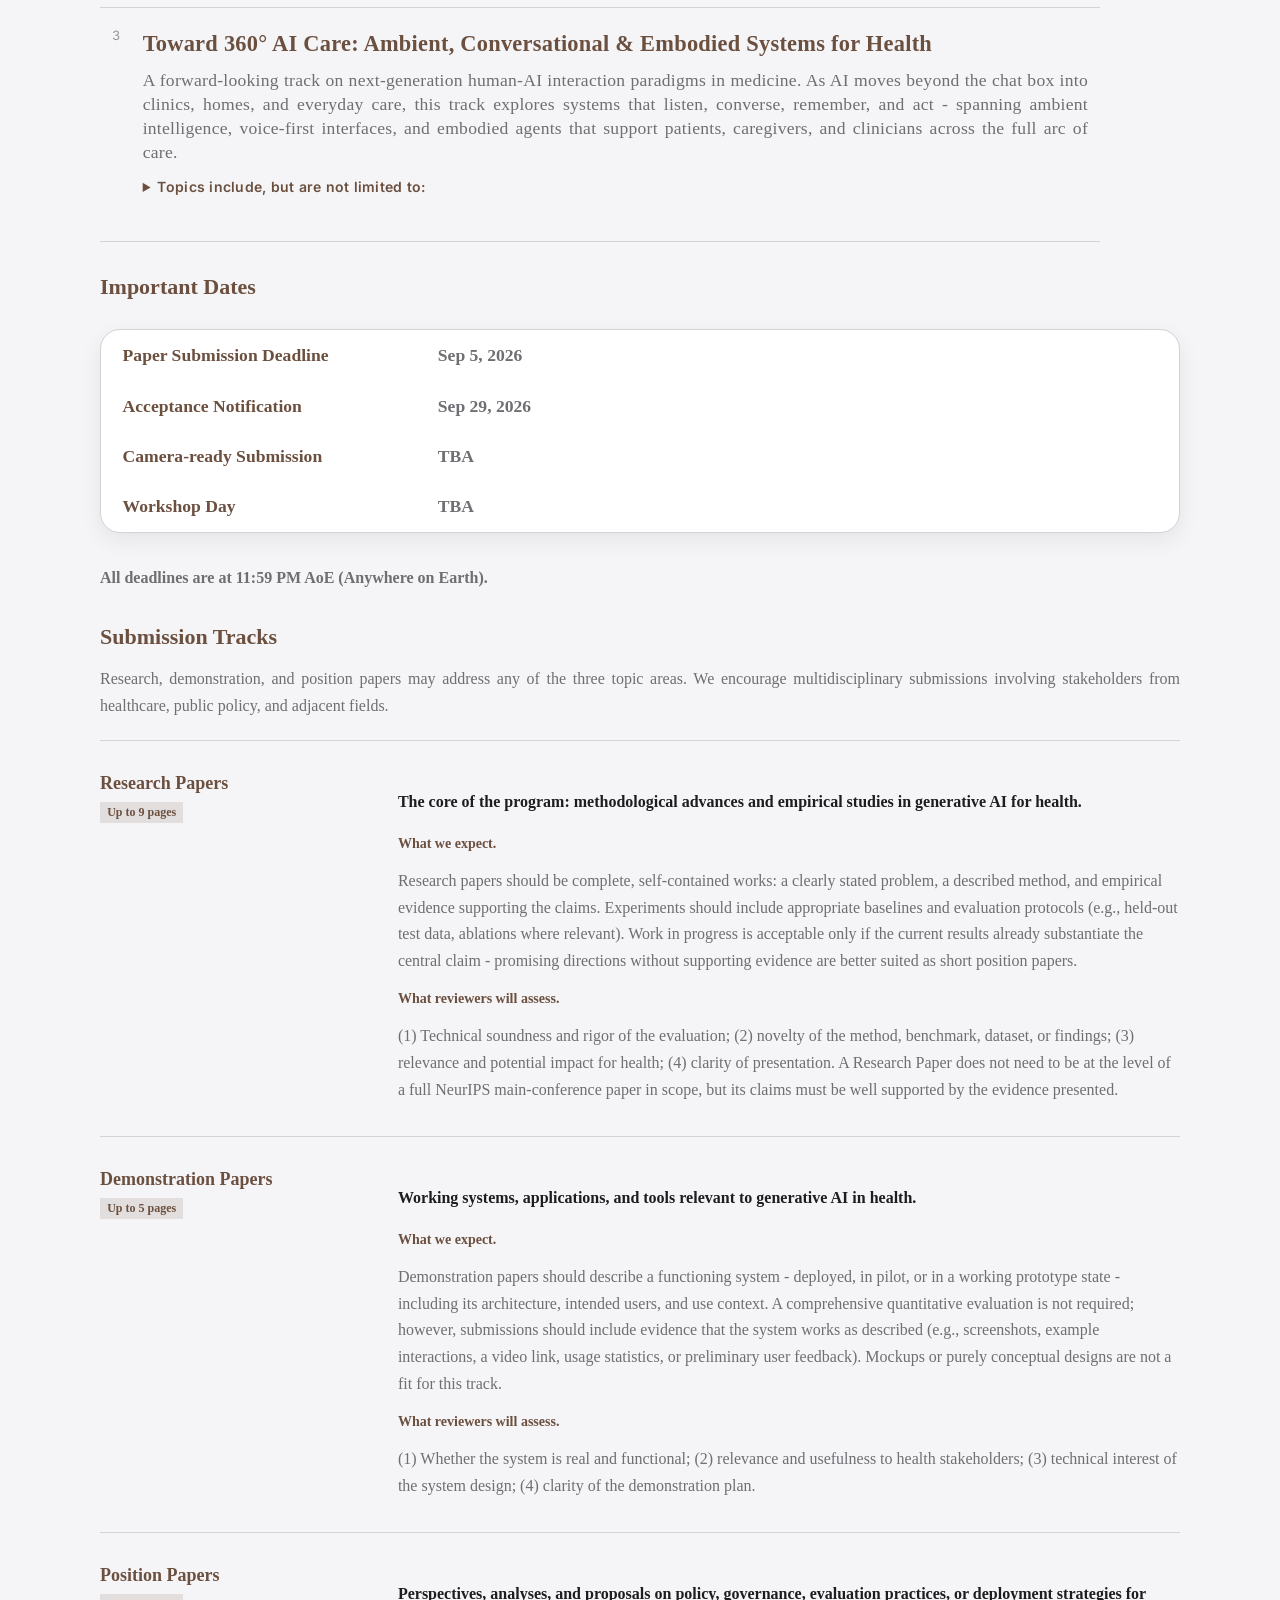
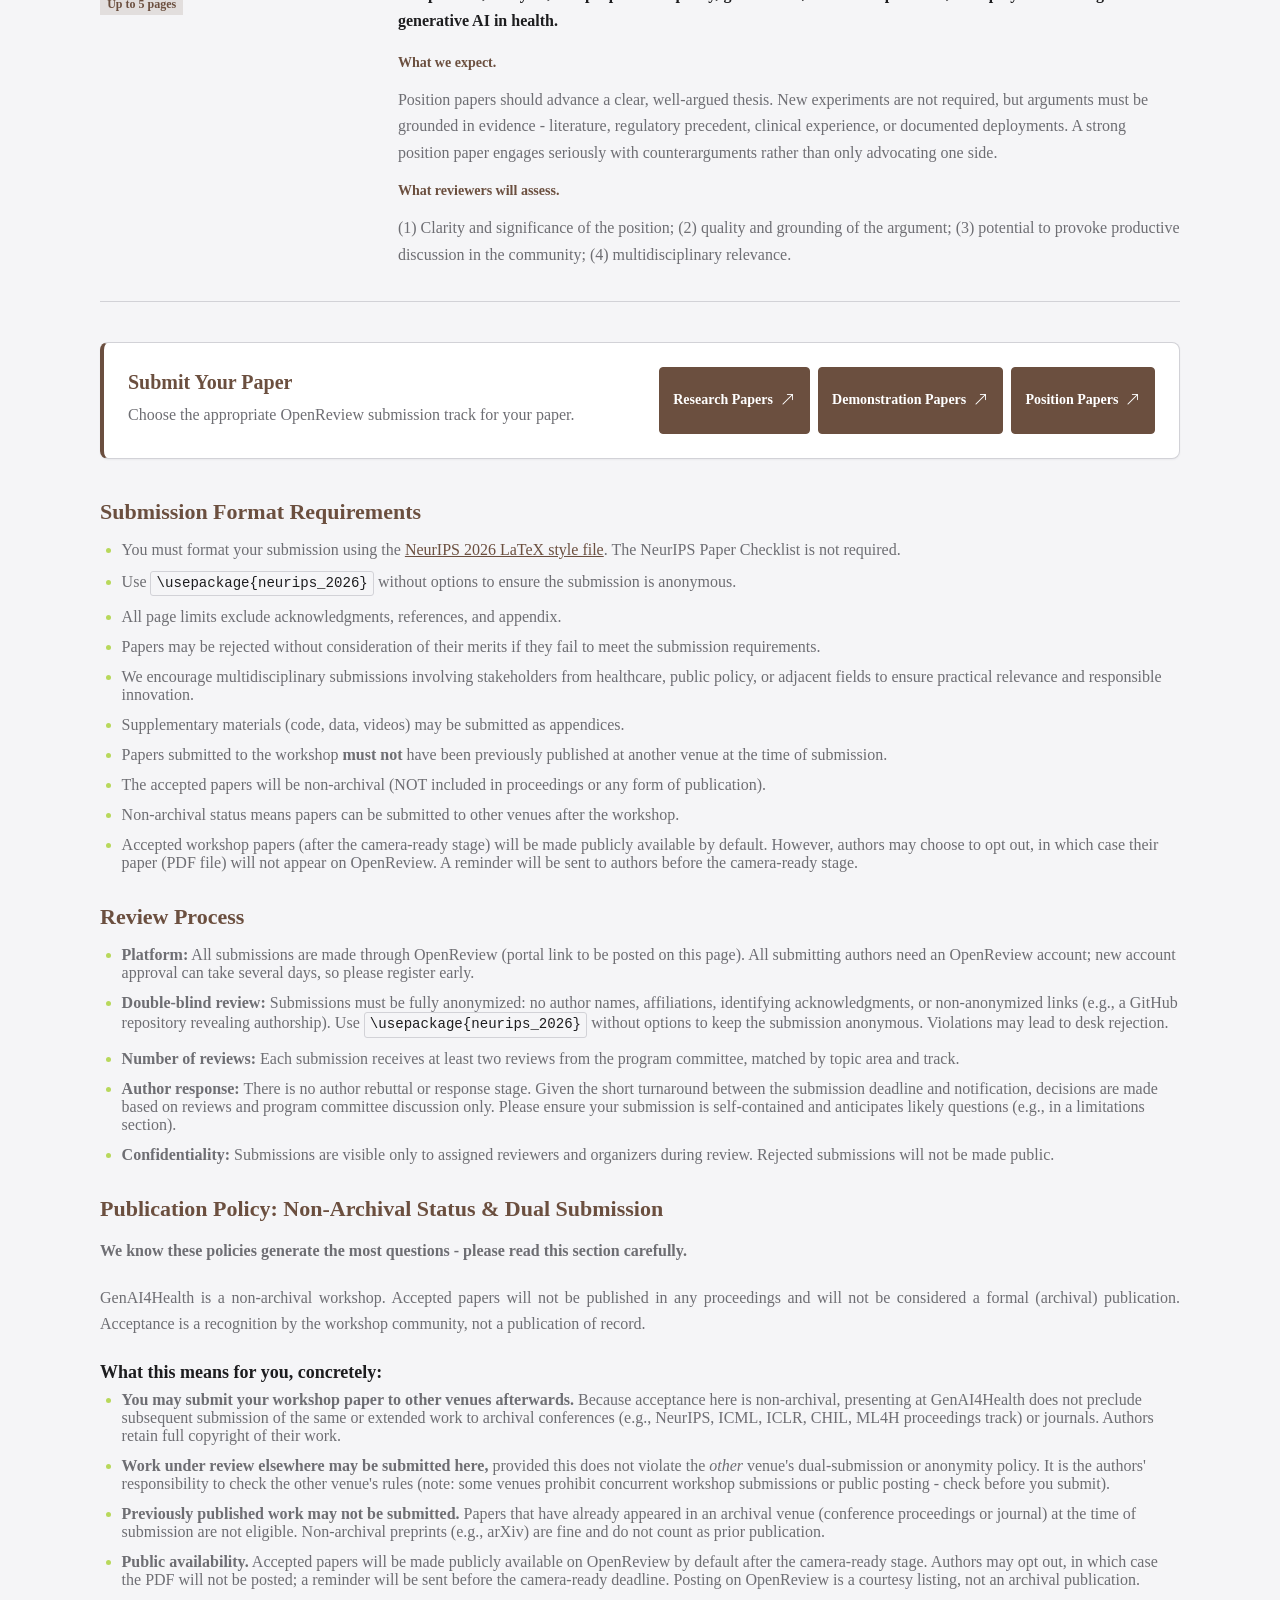
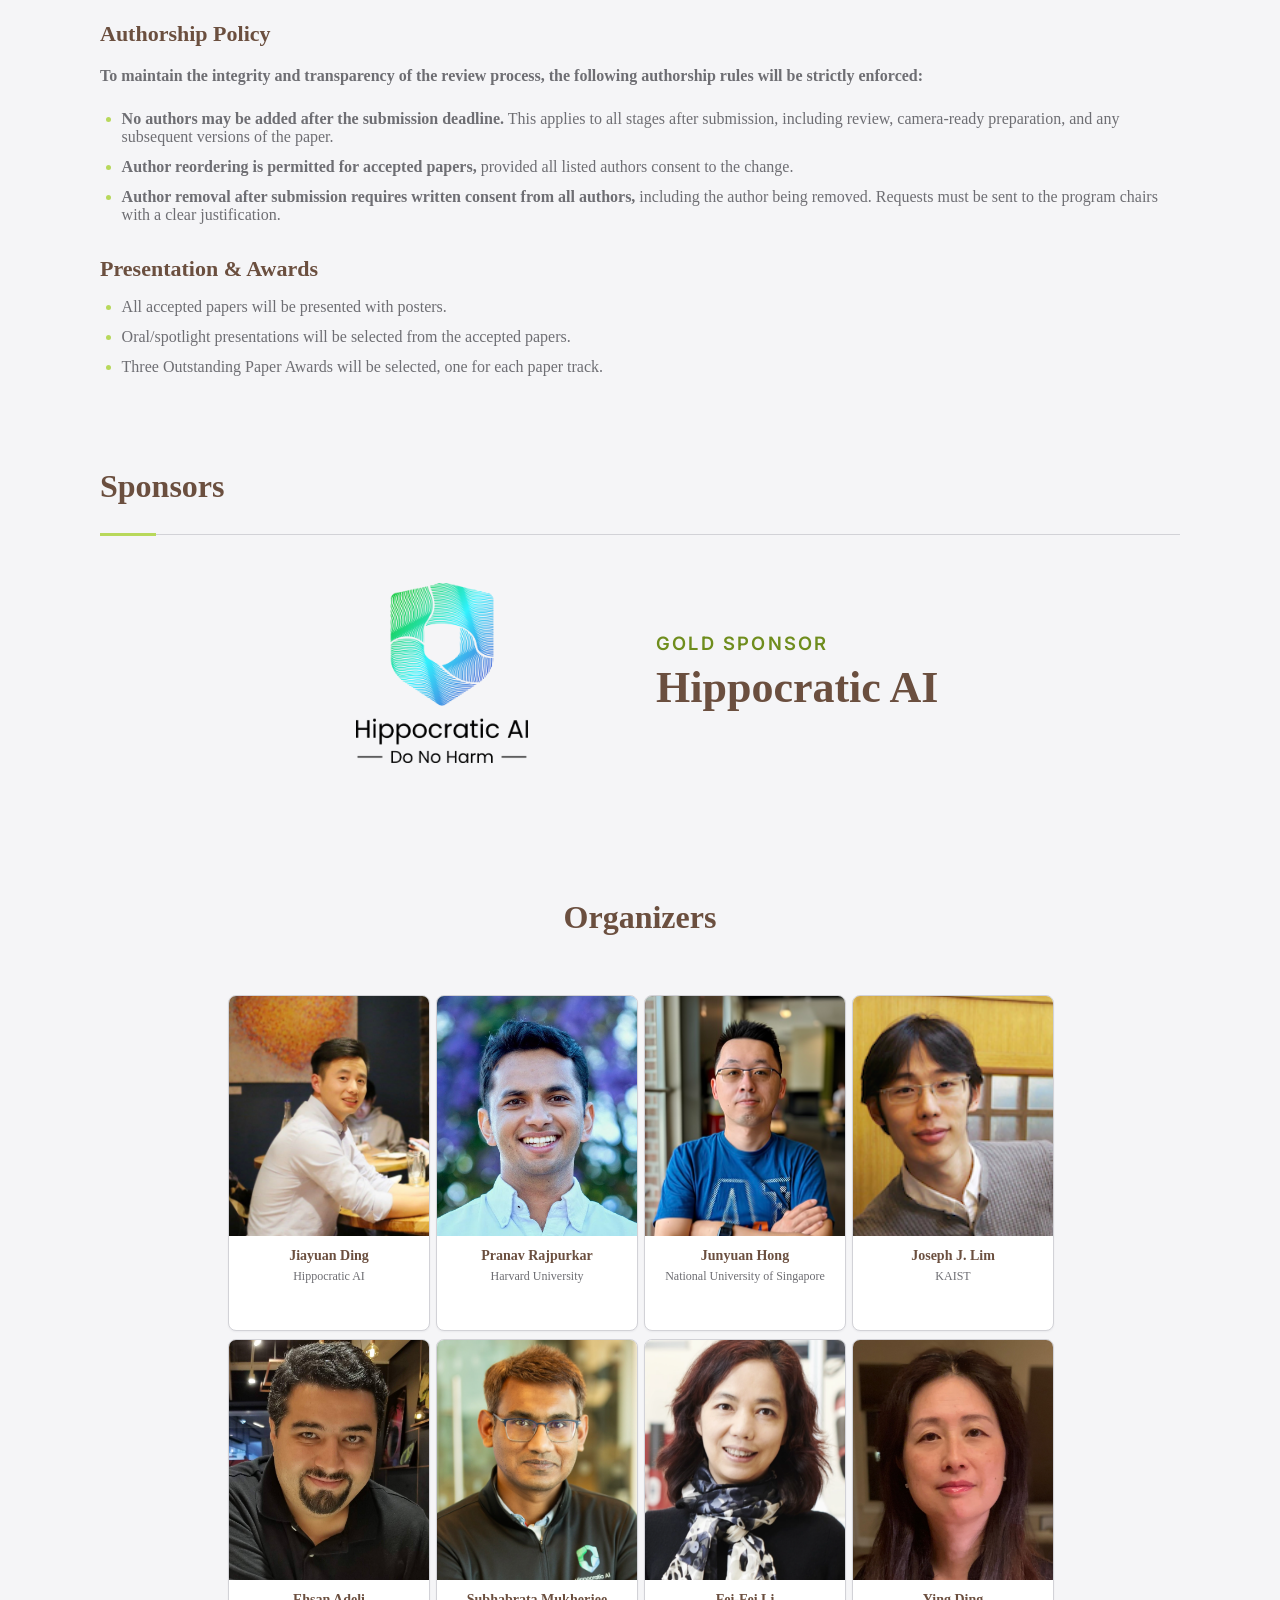
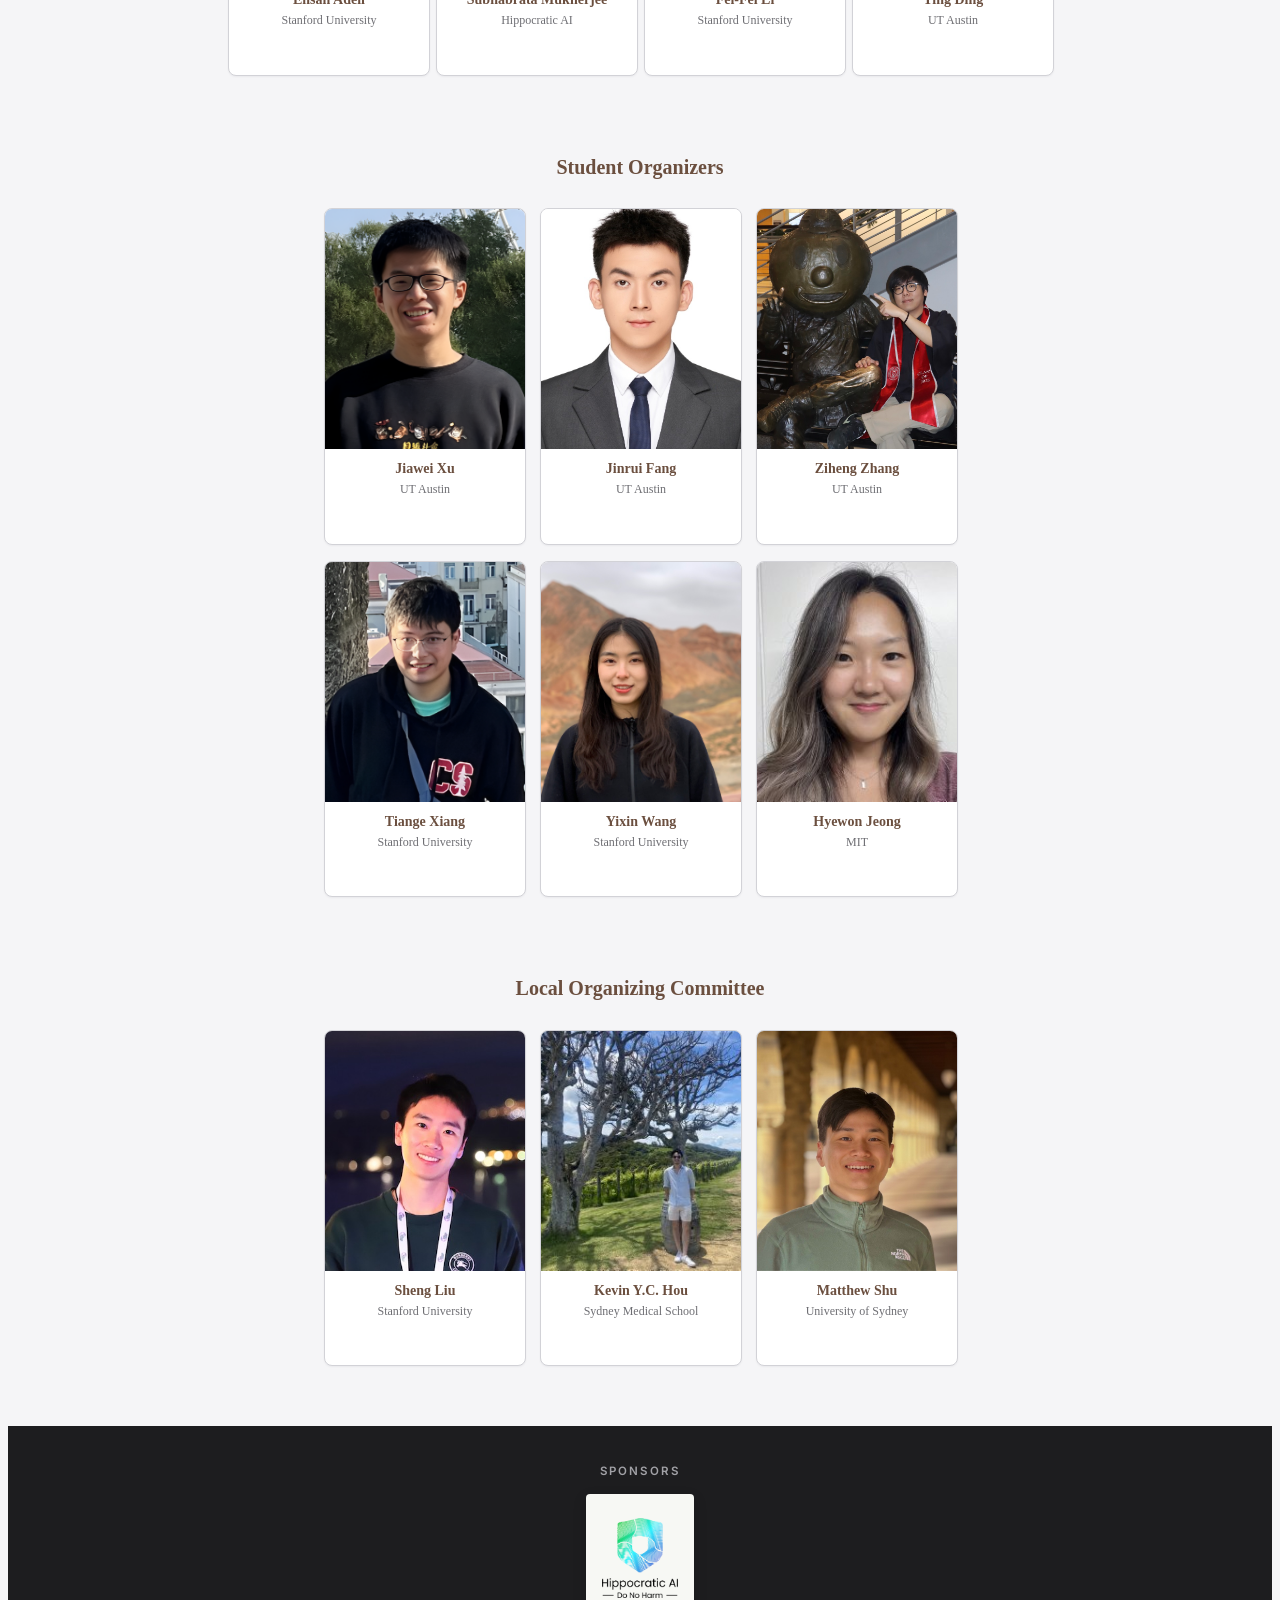
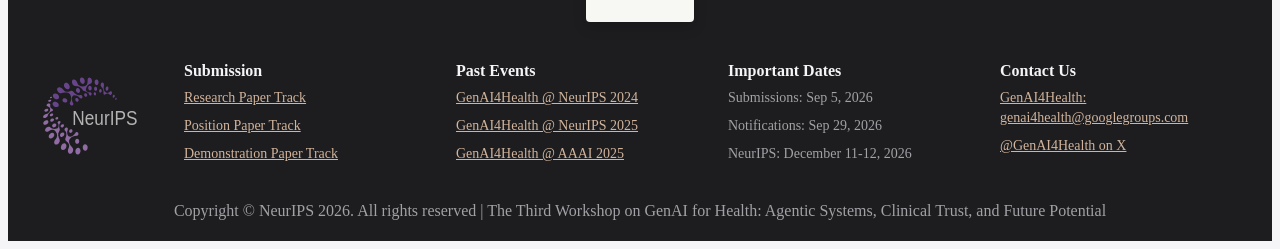
==== commit 703cc0f7: "Fix Jinrui Fang name" ====
--- a/index.html
+++ b/index.html
@@ -443,7 +443,7 @@
         <h3 class="genai-subsection-title genai-people-section-heading">Student Organizers</h3>
         <div class="organizers-grid genai-people-grid">
           <a href="https://jiaweixu98.github.io/" class="organizer-card"><img src="public/data/images/student_organizers/jiaweixu.jpg" alt="Jiawei Xu" class="organizer-photo"><span class="genai-profile-overlay" aria-hidden="true"><i class="bi bi-arrow-right"></i></span><div class="organizer-info"><div class="organizer-name">Jiawei Xu</div><div class="organizer-org">UT Austin</div></div></a>
-          <a href="https://scholar.google.com/citations?user=N4ThRJoAAAAJ&amp;hl=en" class="organizer-card"><img src="public/data/images/student_organizers/jinrui fang.jpg" alt="Jingrui Fang" class="organizer-photo"><span class="genai-profile-overlay" aria-hidden="true"><i class="bi bi-arrow-right"></i></span><div class="organizer-info"><div class="organizer-name">Jingrui Fang</div><div class="organizer-org">UT Austin</div></div></a>
+          <a href="https://scholar.google.com/citations?user=N4ThRJoAAAAJ&amp;hl=en" class="organizer-card"><img src="public/data/images/student_organizers/jinrui fang.jpg" alt="Jinrui Fang" class="organizer-photo"><span class="genai-profile-overlay" aria-hidden="true"><i class="bi bi-arrow-right"></i></span><div class="organizer-info"><div class="organizer-name">Jinrui Fang</div><div class="organizer-org">UT Austin</div></div></a>
           <a href="https://link7808.github.io/" class="organizer-card"><img src="public/data/images/student_organizers/Image.jpg" alt="Ziheng Zhang" class="organizer-photo"><span class="genai-profile-overlay" aria-hidden="true"><i class="bi bi-arrow-right"></i></span><div class="organizer-info"><div class="organizer-name">Ziheng Zhang</div><div class="organizer-org">UT Austin</div></div></a>
           <a href="https://ai.stanford.edu/~xtiange/" class="organizer-card"><img src="public/data/images/student_organizers/tiange.jpg" alt="Tiange Xiang" class="organizer-photo"><span class="genai-profile-overlay" aria-hidden="true"><i class="bi bi-arrow-right"></i></span><div class="organizer-info"><div class="organizer-name">Tiange Xiang</div><div class="organizer-org">Stanford University</div></div></a>
           <a href="https://www.yyixinwang.com/" class="organizer-card"><img src="public/data/images/student_organizers/wyx.jpg" alt="Yixin Wang" class="organizer-photo"><span class="genai-profile-overlay" aria-hidden="true"><i class="bi bi-arrow-right"></i></span><div class="organizer-info"><div class="organizer-name">Yixin Wang</div><div class="organizer-org">Stanford University</div></div></a>
